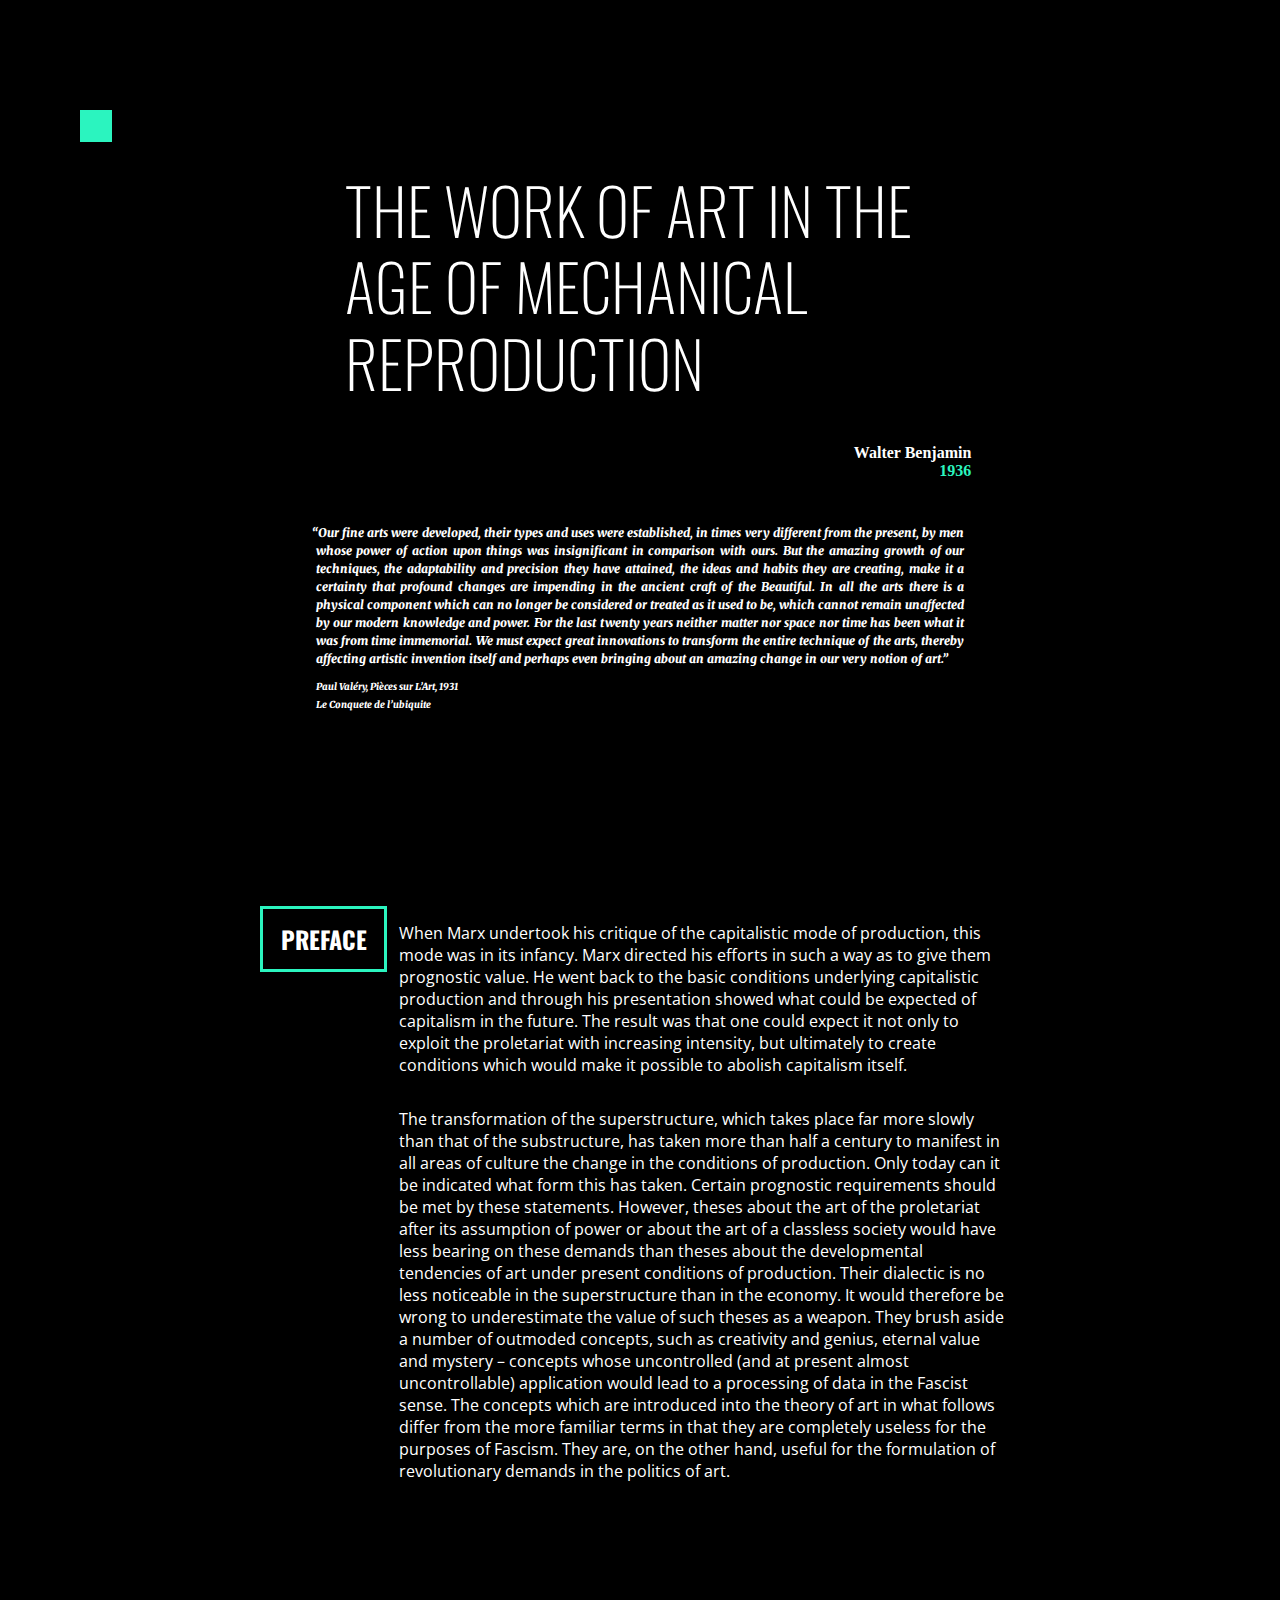
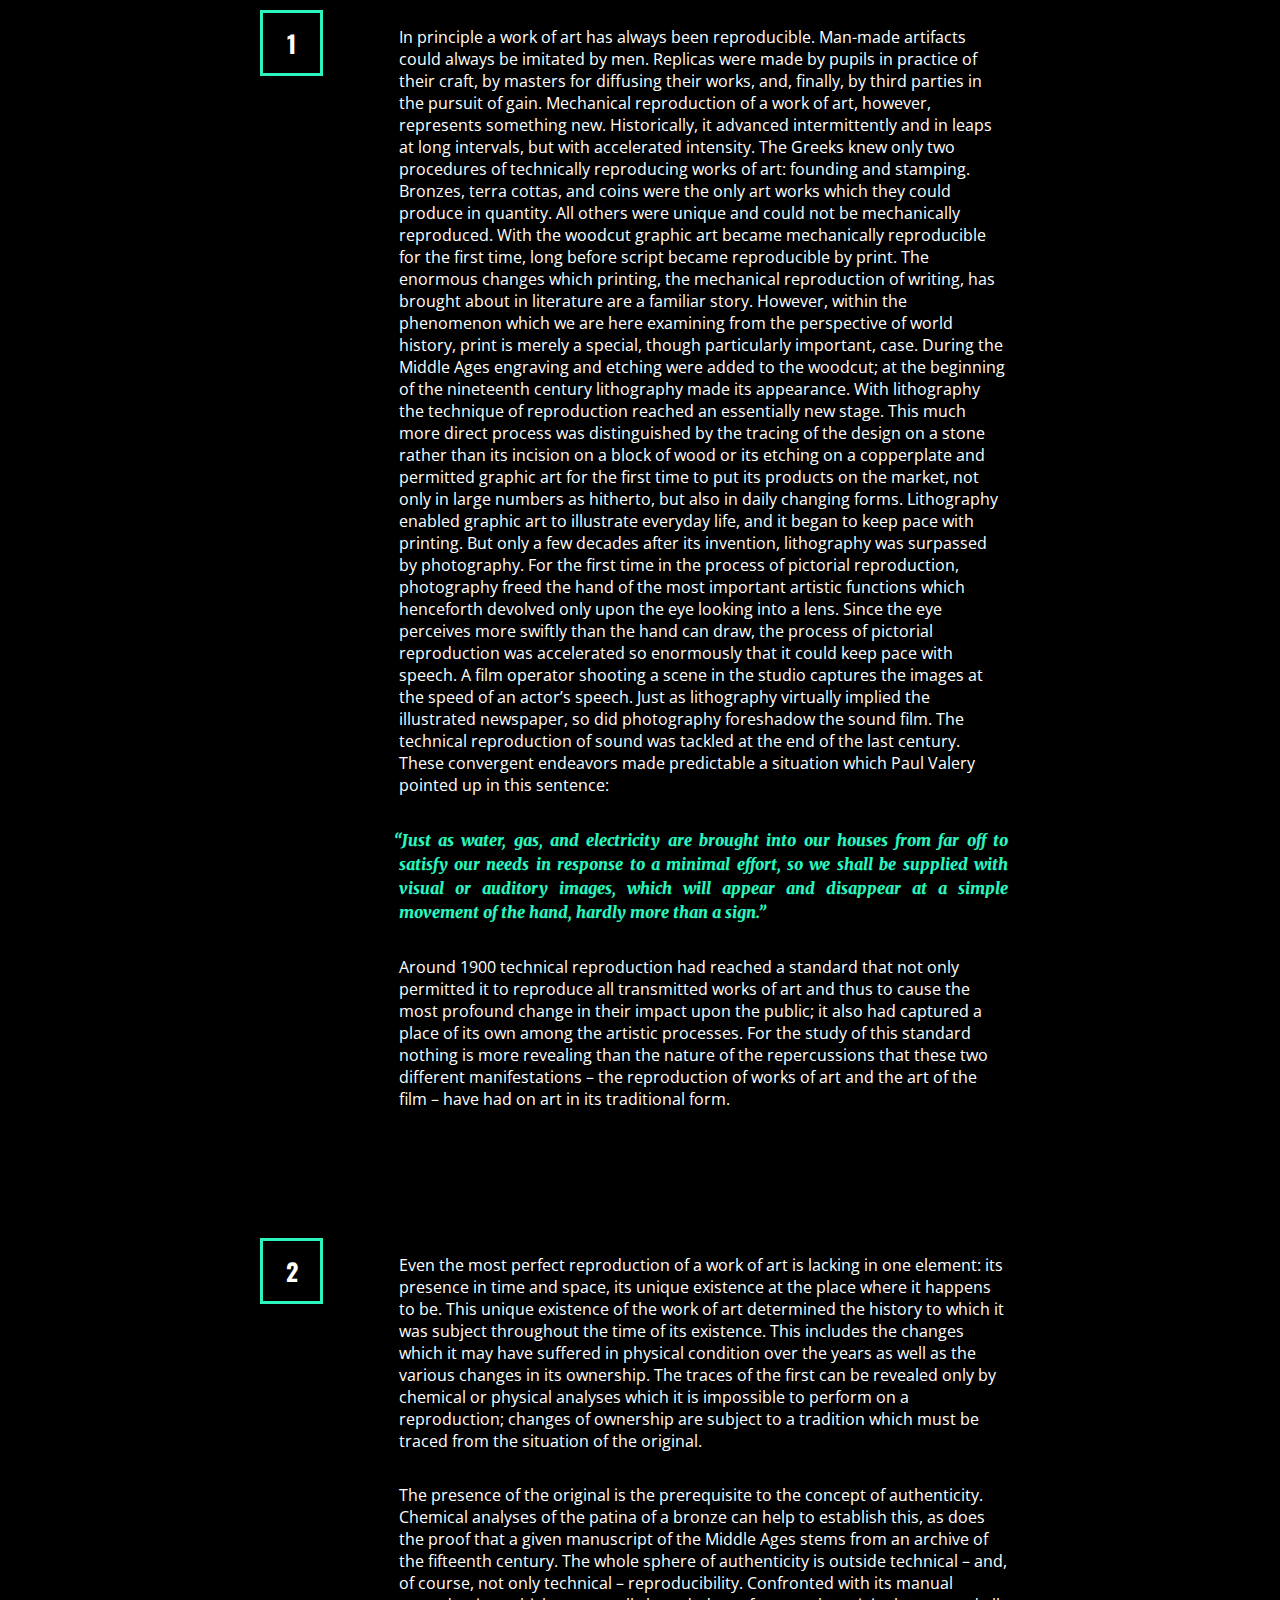
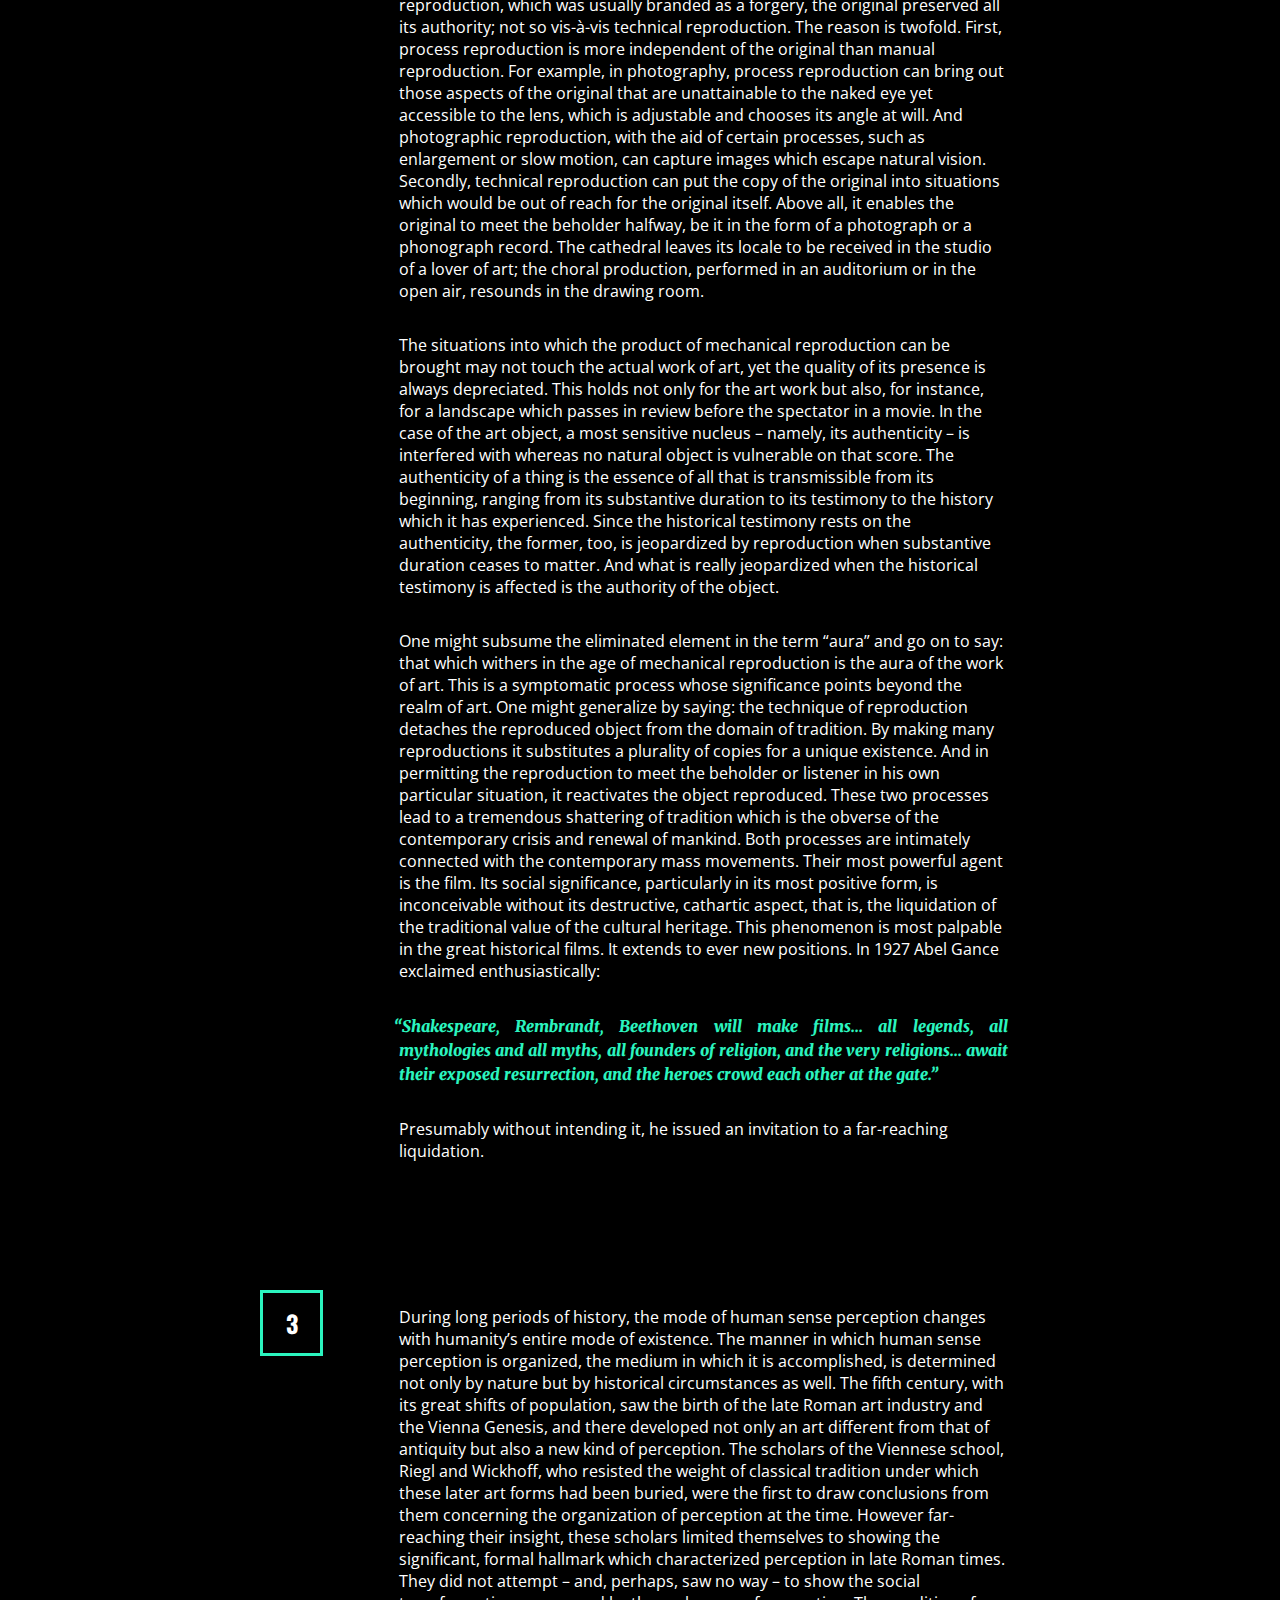
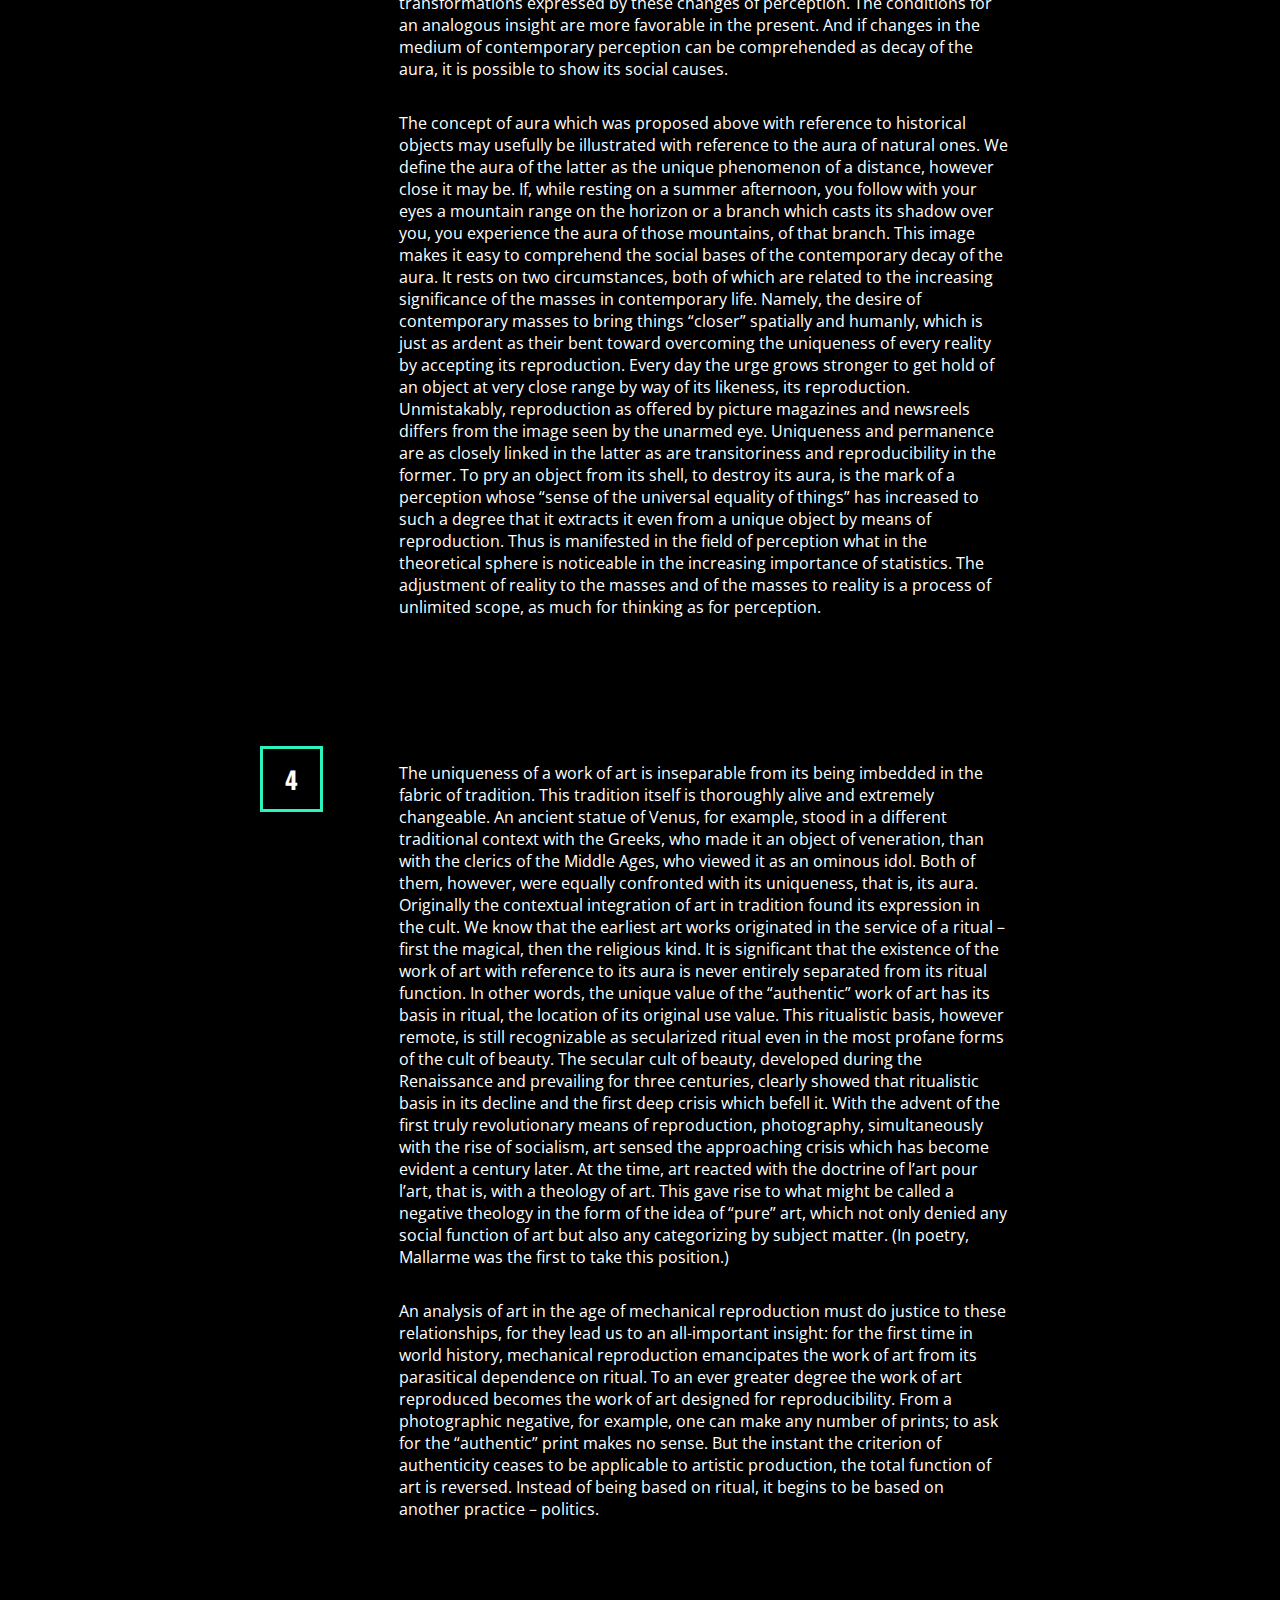
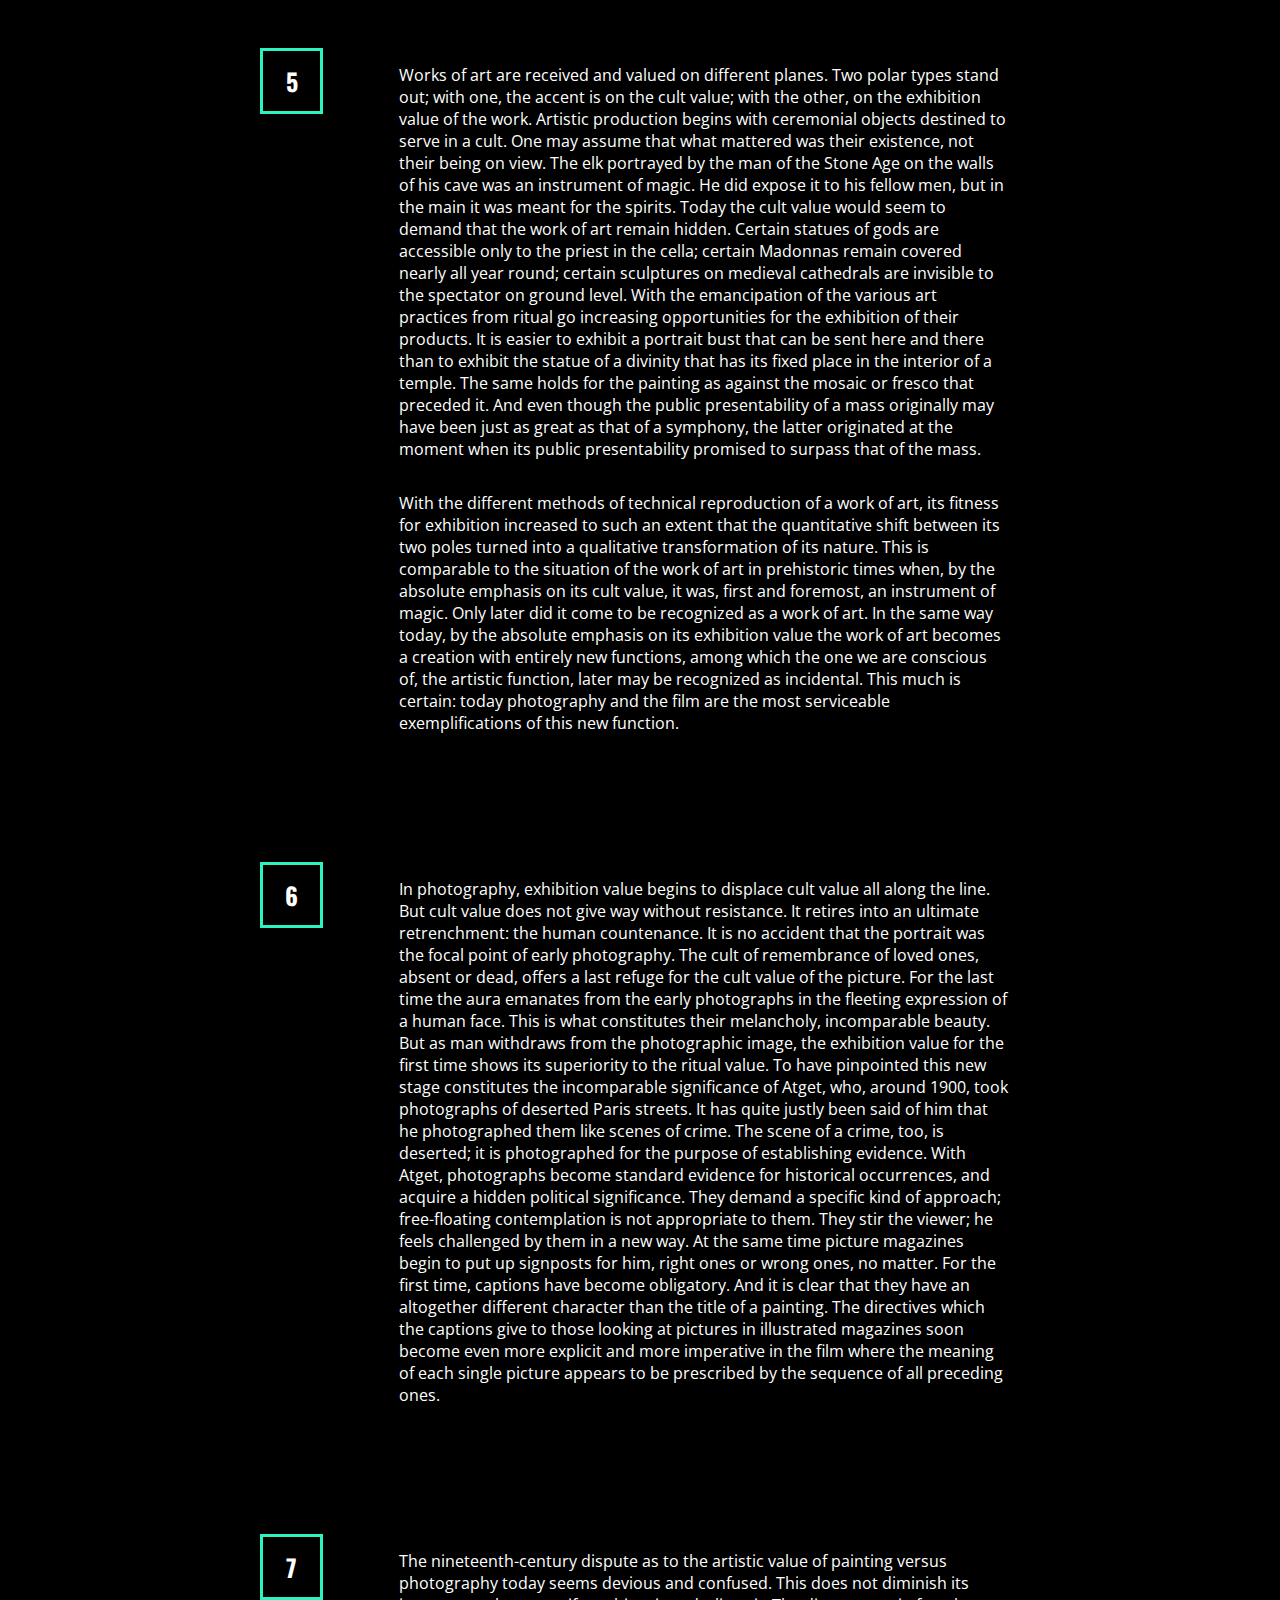
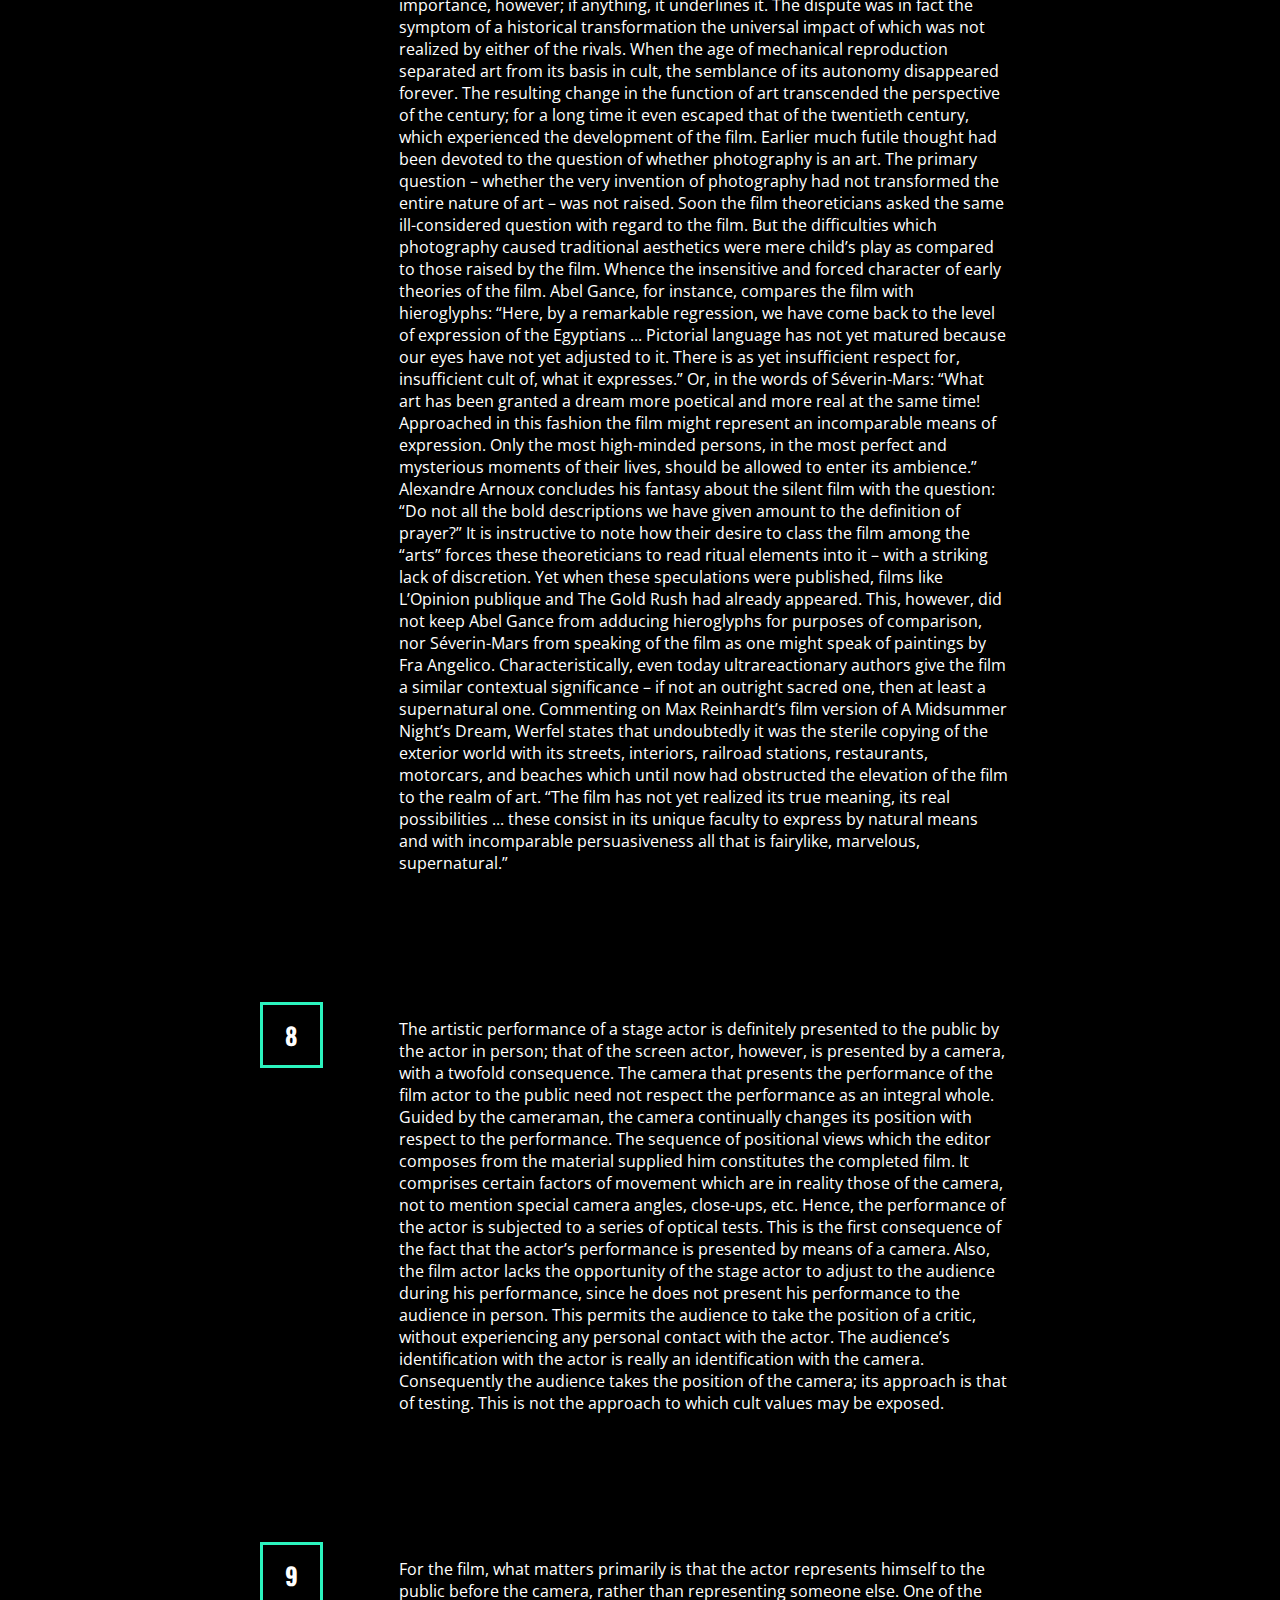
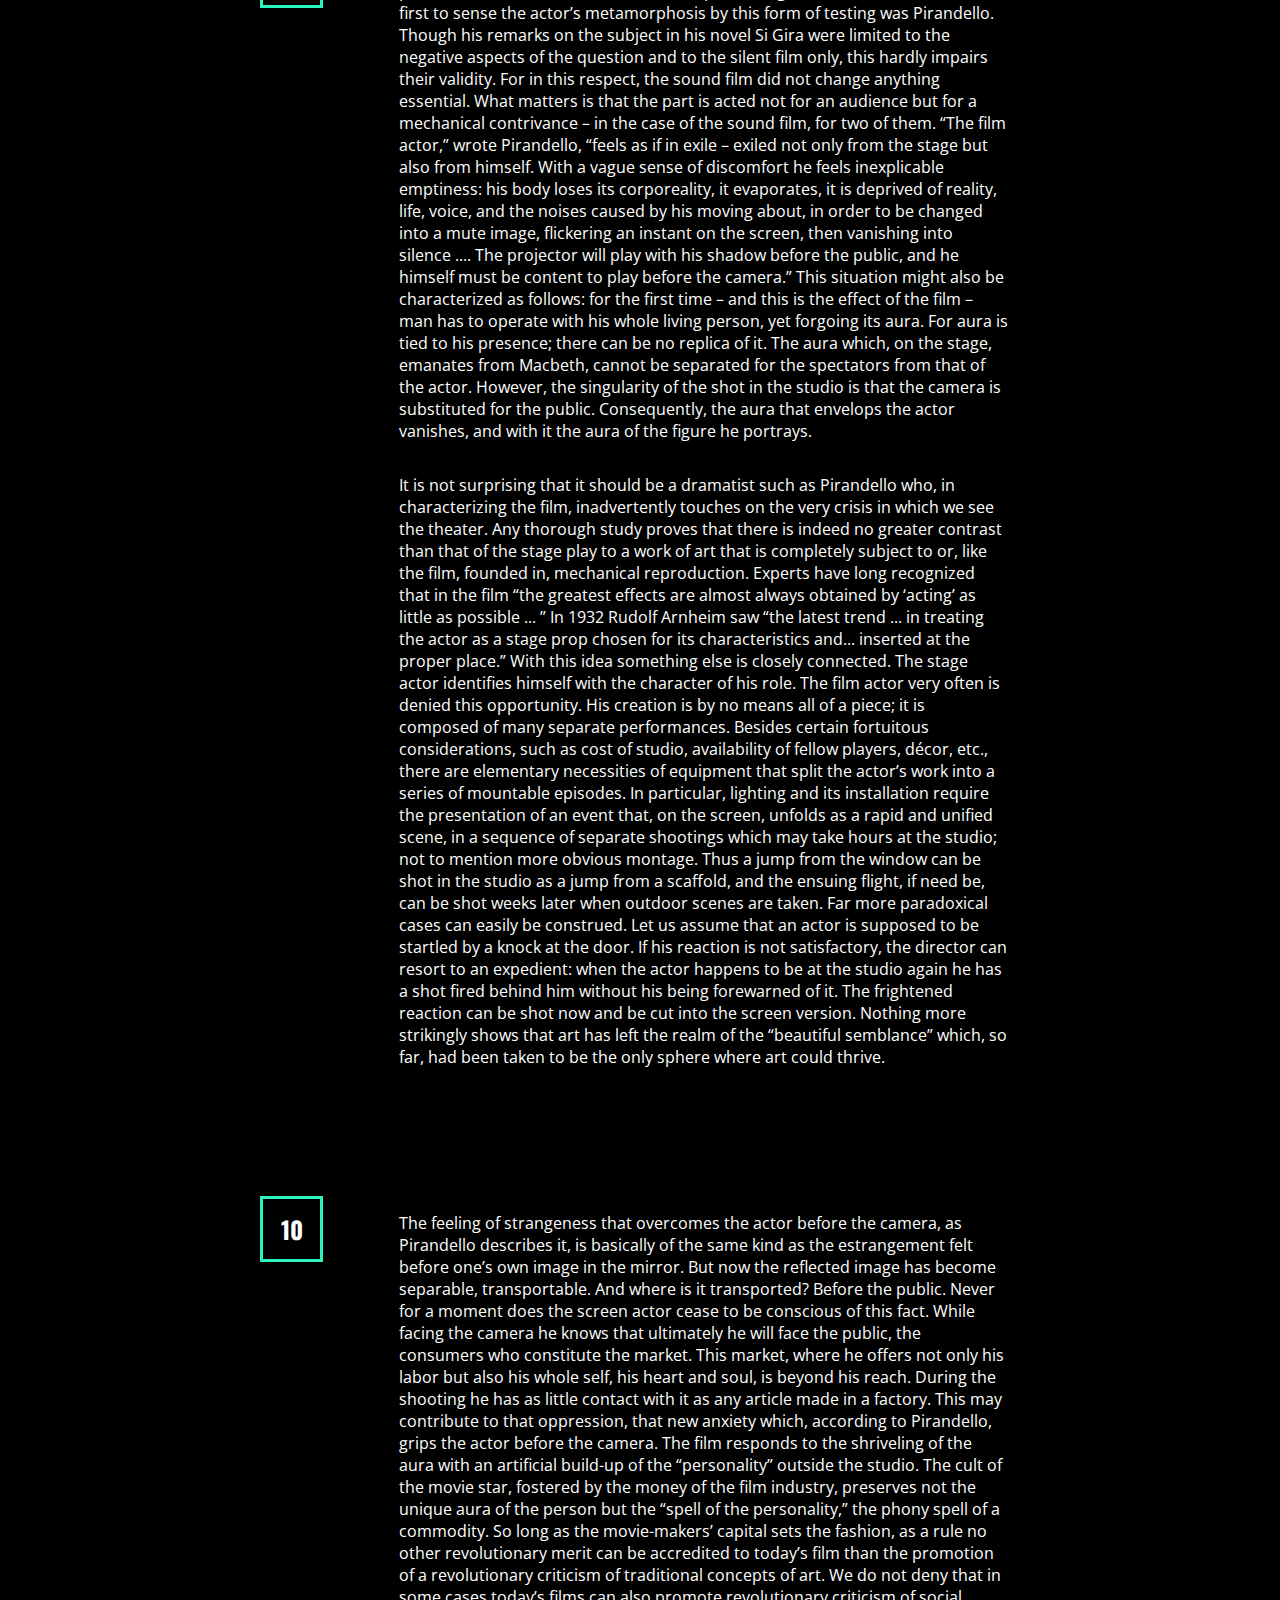
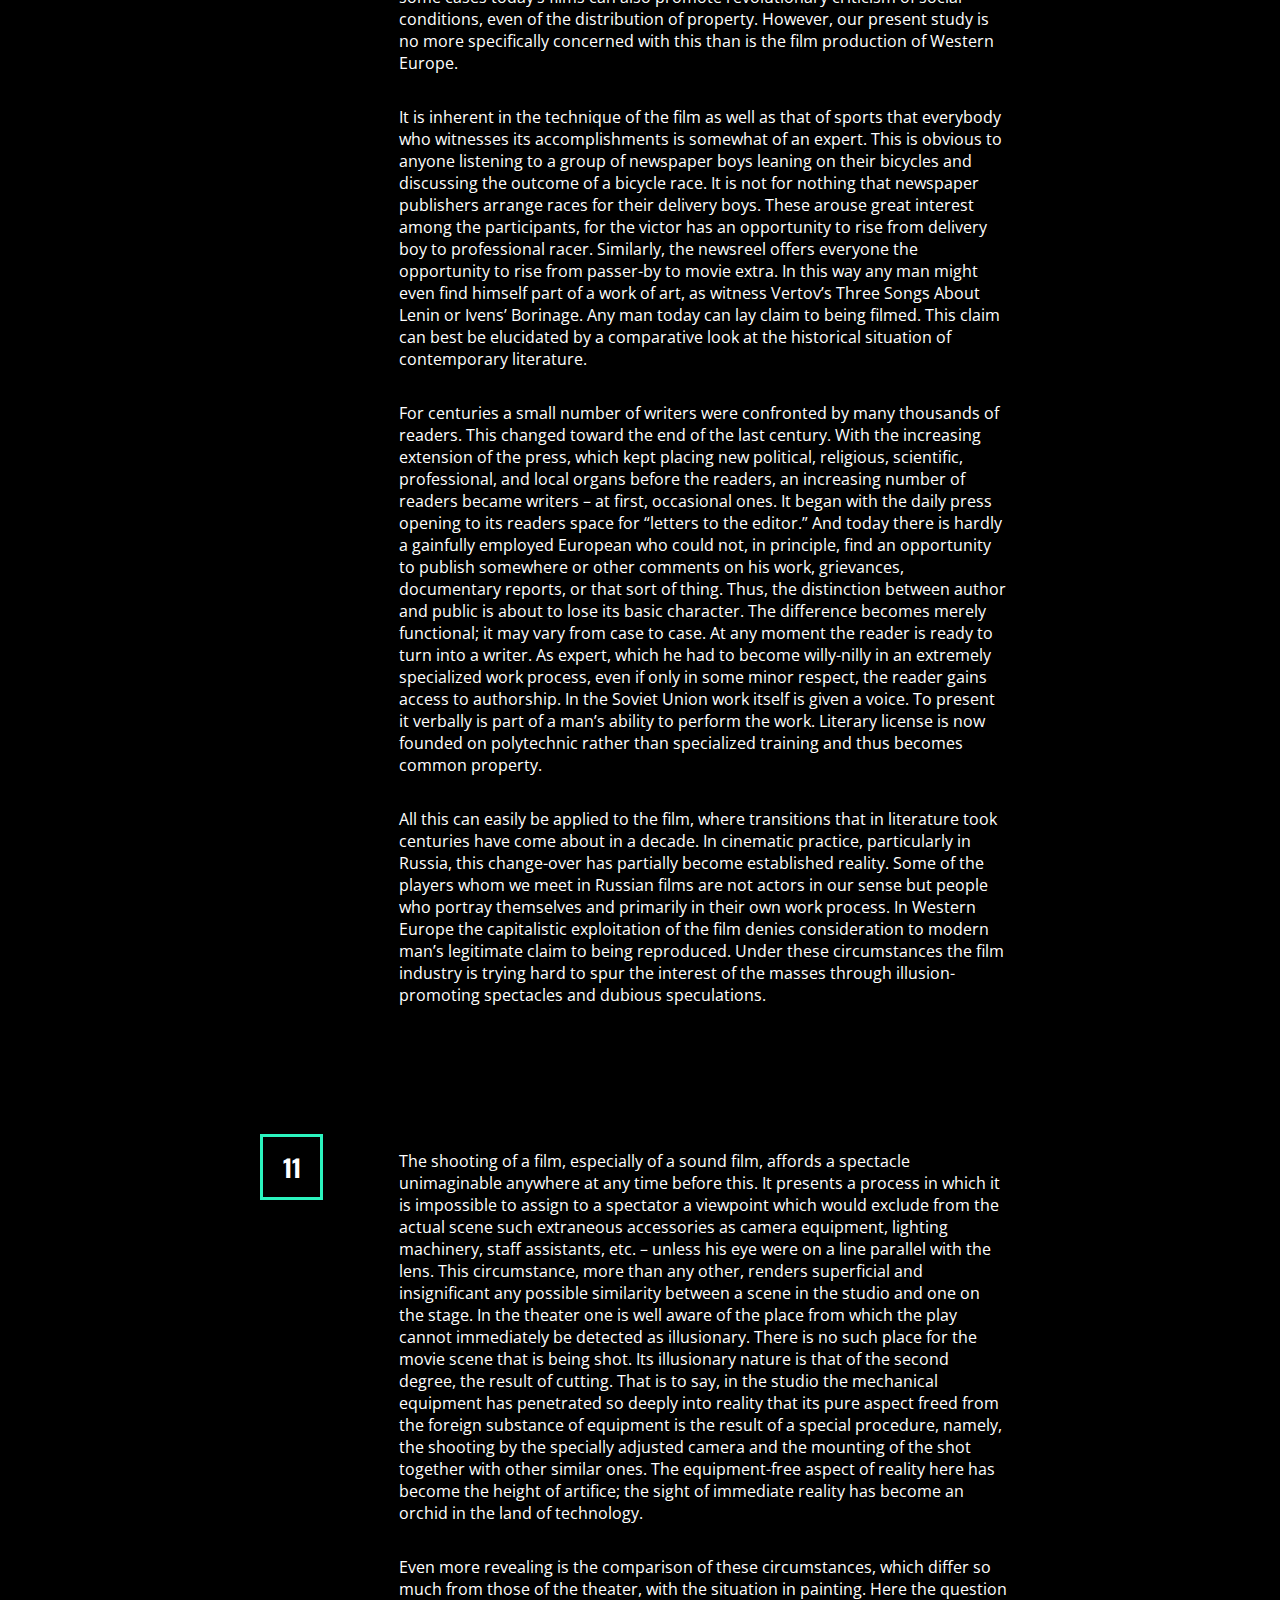
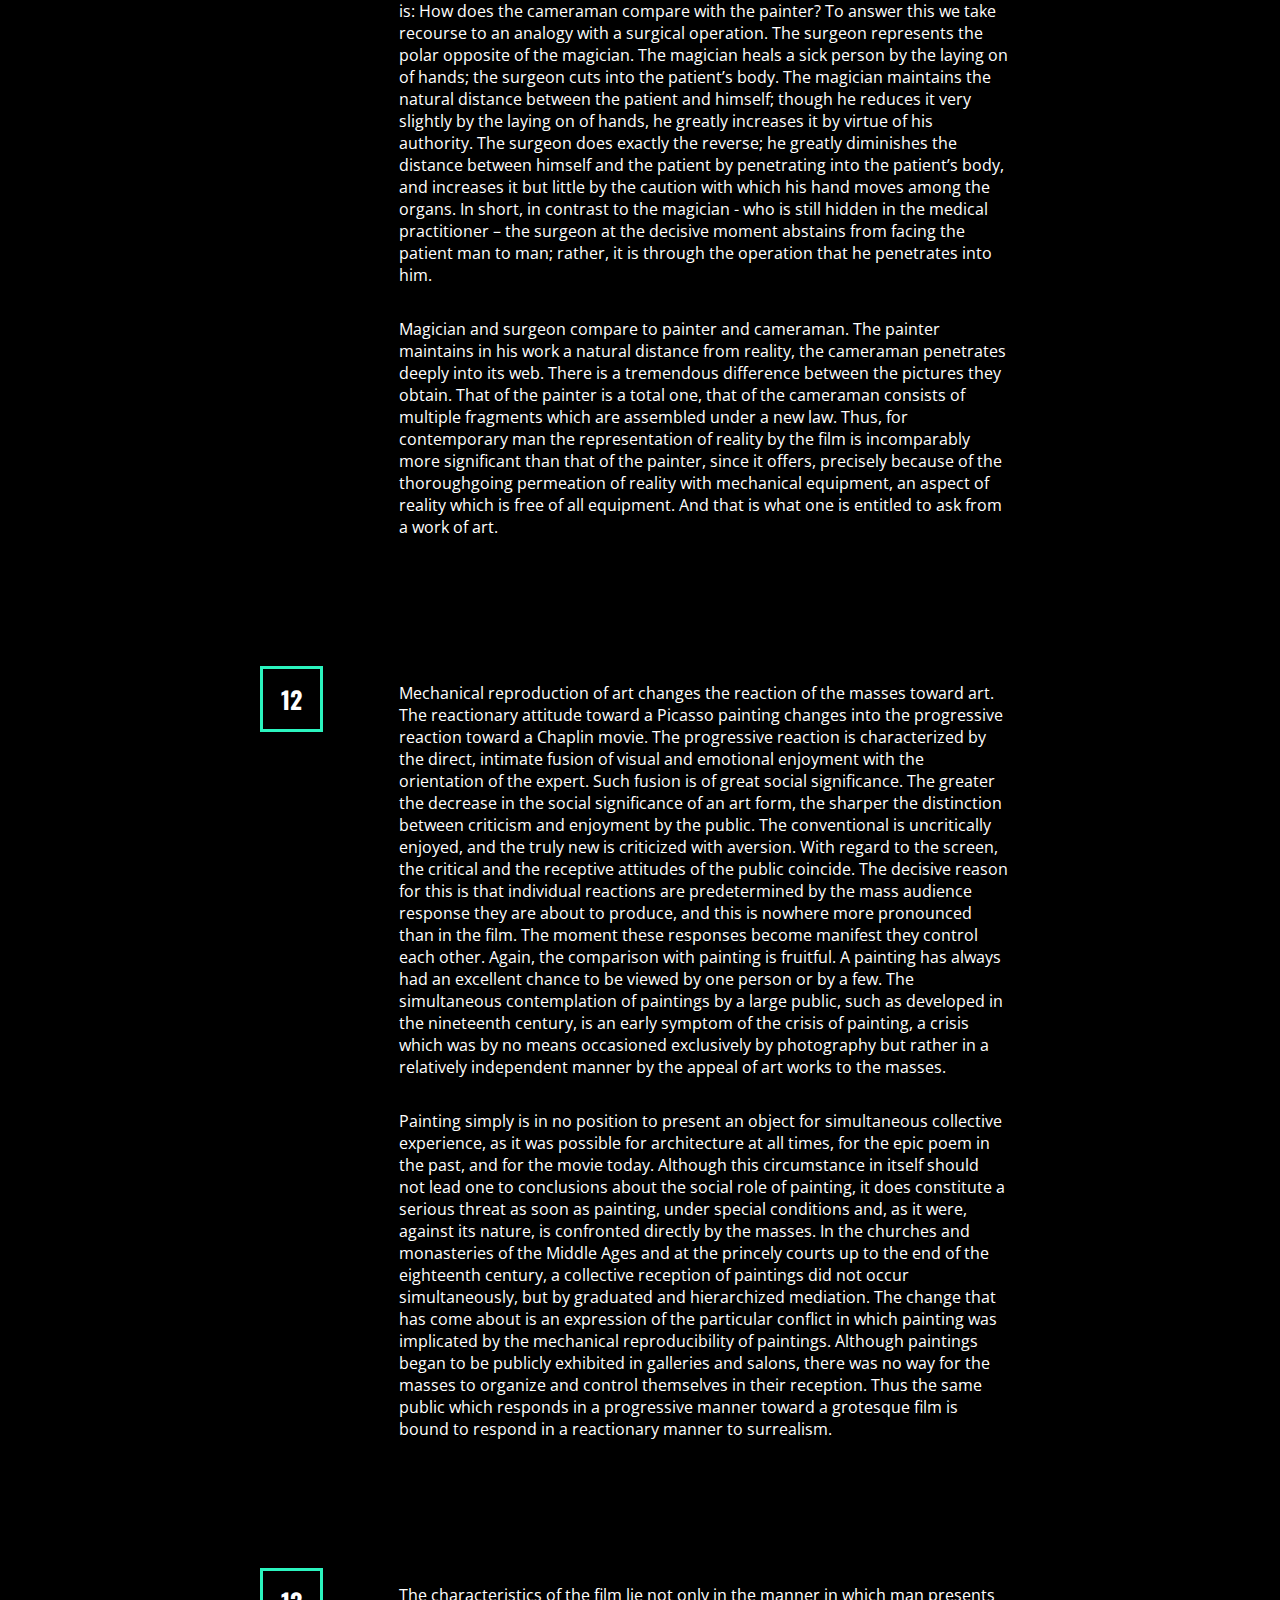
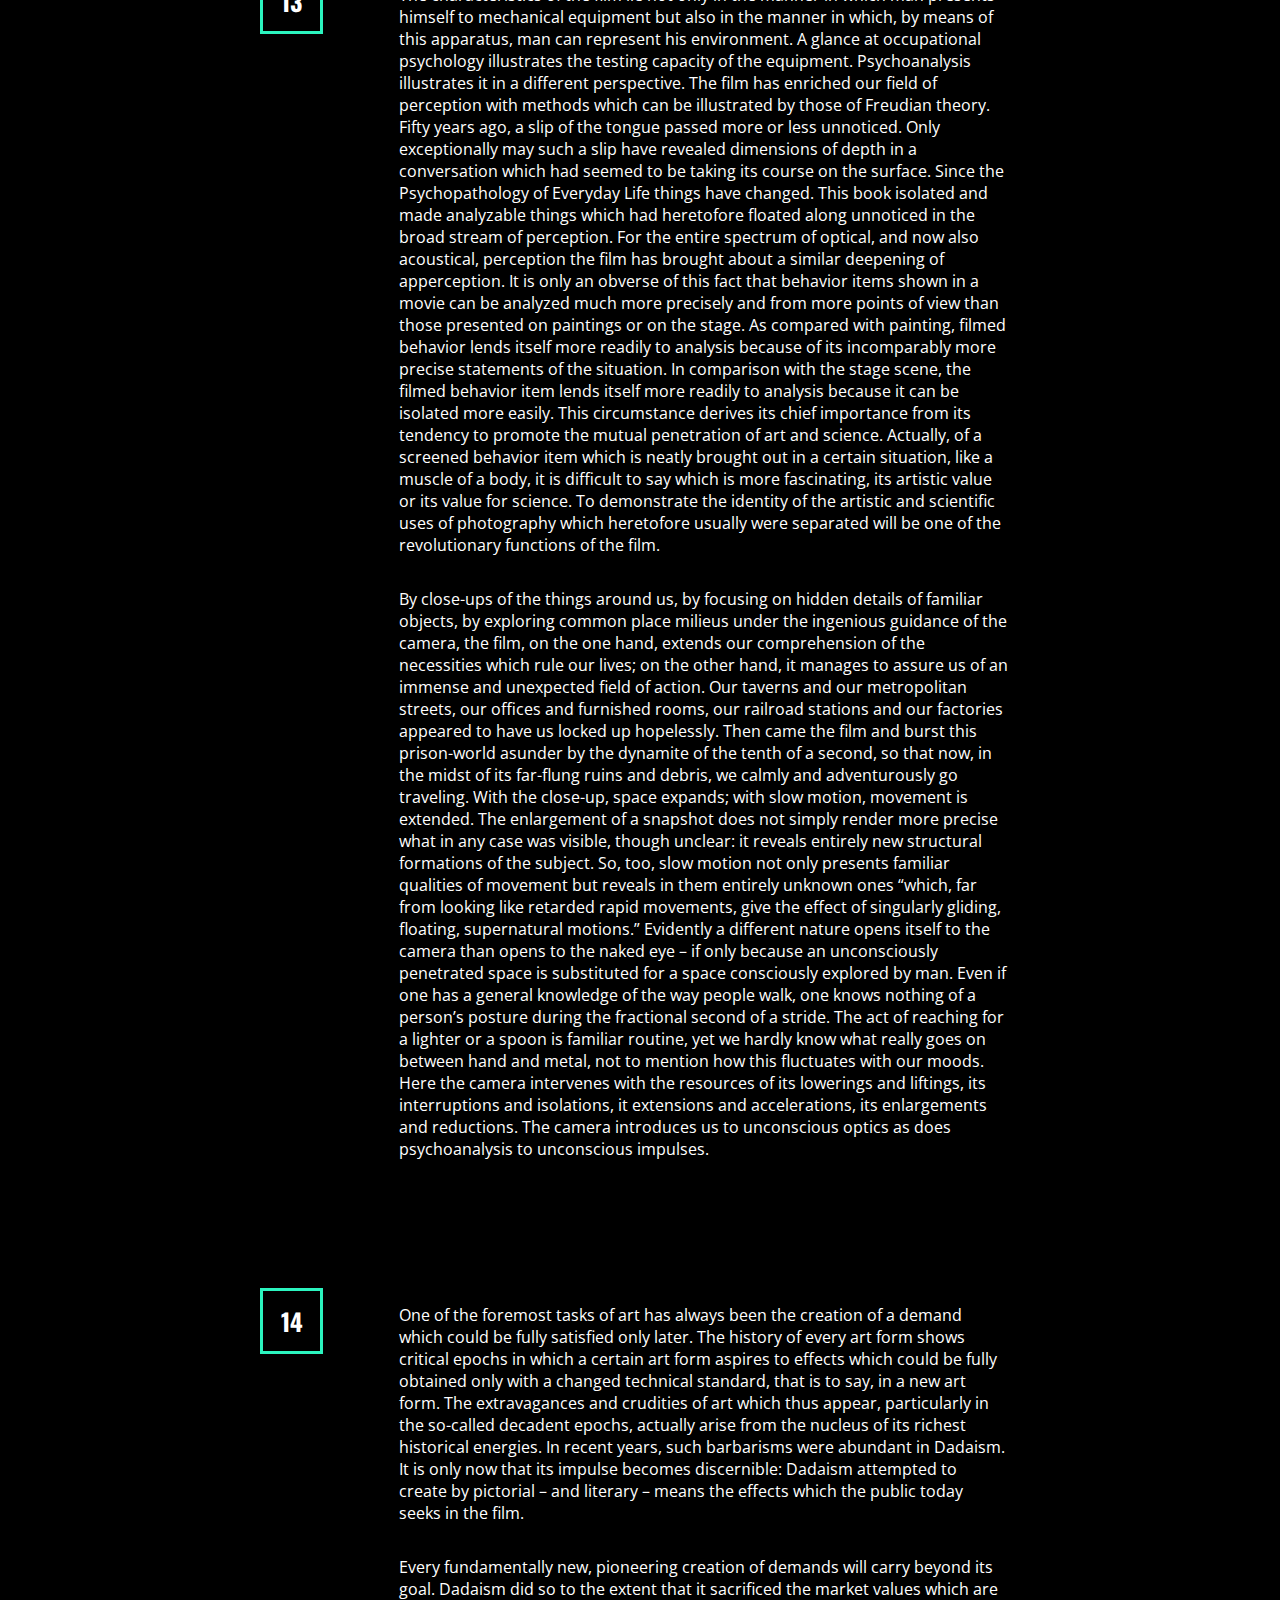
==== simple-web/index.html @ 2e7f1b79 "Typeheirarchy" ====
<!doctype html>
<html>

  <head>
<style>
.dropbtn {
    background-color: #2bf4bf ;
    color: white;
    padding: 16px;
    font-size: 1px;
    border: none;
    cursor: pointer;
}

.dropbtn:hover, .dropbtn:focus {
    background-color: white;
}

.dropdown {
    float: right;
    position: fixed;
    display: inline-block;
    padding-left: 5em;
    width: 1px;
    
}

.dropdown-content {
    display: none;
    position: absolute;
    min-width: .01px;
    overflow: auto;
    right: 1px;
    z-index: 1;
    padding-left: 16px;
}

.dropdown-content a {
    color: white;
    padding: 12px 6px;
    text-decoration: none;
    display: block;
    font-family:"Open Sans"; sans-serif;

}

.dropdown a:hover {background-color: #f1f1f1}

.show {display:block;}
</style>
</head>
<body>

<h2>Aligned Dropdown Content</h2>
<p>Use <strong>float: left</strong> on the dropdown class to float the dropdown menu to the right, and <strong>left:0</strong> on the dropdown-content if you want the dropdown content to go from right to left.</p>

<div class="dropdown">
<button onclick="myFunction()" class="dropbtn"></button>
  <div id="myDropdown" class="dropdown-content">
    <a href="#home">Home</a>
    <a href="#Preface">Preface</a>
    <a href="#1">1</a>
    <a href="#2">2</a>
    <a href="#3">3</a>
    <a href="#4">4</a>
    <a href="#5">5</a>
    <a href="#6">6</a>
    <a href="#7">7</a>
    <a href="#8">8</a>
    <a href="#9">9</a>
    <a href="#10">10</a>
    <a href="#11">11</a>
    <a href="#12">12</a>
    <a href="#13">13</a>
    <a href="#14">14</a>
    <a href="#14">15</a>
    <a href="#Epilogue">Epilogue</a>
    
  </div>
</div>

<script>
/* When the user clicks on the button, 
toggle between hiding and showing the dropdown content */
function myFunction() {
    document.getElementById("myDropdown").classList.toggle("show");
}

// Close the dropdown if the user clicks outside of it
window.onclick = function(event) {
  if (!event.target.matches('.dropbtn')) {

    var dropdowns = document.getElementsByClassName("dropdown-content");
    var i;
    for (i = 0; i < dropdowns.length; i++) {
      var openDropdown = dropdowns[i];
      if (openDropdown.classList.contains('show')) {
        openDropdown.classList.remove('show');
      }
    }
  }
}
</script>

}
    <meta charset="utf-8" />
    <meta name="viewport" content="width=device-width, initial-scale=1">

    <title>Simple Web Typesetting</title>

    <link href="simple-type.css" rel="stylesheet" type="text/css" />
   
  <body bgcolor="#000000">

  <div class="wrapper">
    <!-- https://www.marxists.org/reference/subject/philosophy/works/ge/benjamin.htm -->
    <article>
      <header class="row">
      <a name="home">
        <h1 class="col-offset-1 col-10">The Work of Art in the Age of Mechanical Reproduction</h1>
        </a>
        <p class="col-offset-1 col-10">Walter Benjamin</p>
        <p class="green col-offset-1 col-10">1936</p>
      </header>

      <blockquote class="white col-offset-1 col-10">
        “Our fine arts were developed, their types and uses were established, in times very different from the present, by men whose power of action upon things was insignificant in comparison with ours. But the amazing growth of our techniques, the adaptability and precision they have attained, the ideas and habits they are creating, make it a certainty that profound changes are impending in the ancient craft of the Beautiful. In all the arts there is a physical component which can no longer be considered or treated as it used to be, which cannot remain unaffected by our modern knowledge and power. For the last twenty years neither matter nor space nor time has been what it was from time immemorial. We must expect great innovations to transform the entire technique of the arts, thereby affecting artistic invention itself and perhaps even bringing about an amazing change in our very notion of art.”
        <p>Paul Valéry, <cite>Pièces sur L’Art</cite>, 1931</p>
        <p>Le Conquete de l’ubiquite</p>
      </blockquote>

      <section class="row">
      <a name="Preface">
      <h2 class="col-2">Preface</h2>
        </a>
        <p class="col-1 col-10">
          When Marx undertook his critique of the capitalistic mode of production, this mode was in its infancy. Marx directed his efforts in such a way as to give them prognostic value. He went back to the basic conditions underlying capitalistic production and through his presentation showed what could be expected of capitalism in the future. The result was that one could expect it not only to exploit the proletariat with increasing intensity, but ultimately to create conditions which would make it possible to abolish capitalism itself.
        </p>
        <p class="col-1 col-offset-2 col-10">
          The transformation of the superstructure, which takes place far more slowly than that of the substructure, has taken more than half a century to manifest in all areas of culture the change in the conditions of production. Only today can it be indicated what form this has taken. Certain prognostic requirements should be met by these statements. However, theses about the art of the proletariat after its assumption of power or about the art of a classless society would have less bearing on these demands than theses about the developmental tendencies of art under present conditions of production. Their dialectic is no less noticeable in the superstructure than in the economy. It would therefore be wrong to underestimate the value of such theses as a weapon. They brush aside a number of outmoded concepts, such as creativity and genius, eternal value and mystery – concepts whose uncontrolled (and at present almost uncontrollable) application would lead to a processing of data in the Fascist sense. The concepts which are introduced into the theory of art in what follows differ from the more familiar terms in that they are completely useless for the purposes of Fascism. They are, on the other hand, useful for the formulation of revolutionary demands in the politics of art.
        </p>
      </section>

      <a name="1">
      <section class="row">
      <h2 class="col-1">1</h2>
      </a>
        <p class="col-1 col-offset-1 col-10">
          In principle a work of art has always been reproducible. Man-made artifacts could always be imitated by men. Replicas were made by pupils in practice of their craft, by masters for diffusing their works, and, finally, by third parties in the pursuit of gain. Mechanical reproduction of a work of art, however, represents something new. Historically, it advanced intermittently and in leaps at long intervals, but with accelerated intensity. The Greeks knew only two procedures of technically reproducing works of art: founding and stamping. Bronzes, terra cottas, and coins were the only art works which they could produce in quantity. All others were unique and could not be mechanically reproduced. With the woodcut graphic art became mechanically reproducible for the first time, long before script became reproducible by print. The enormous changes which printing, the mechanical reproduction of writing, has brought about in literature are a familiar story. However, within the phenomenon which we are here examining from the perspective of world history, print is merely a special, though particularly important, case. During the Middle Ages engraving and etching were added to the woodcut; at the beginning of the nineteenth century lithography made its appearance. With lithography the technique of reproduction reached an essentially new stage. This much more direct process was distinguished by the tracing of the design on a stone rather than its incision on a block of wood or its etching on a copperplate and permitted graphic art for the first time to put its products on the market, not only in large numbers as hitherto, but also in daily changing forms. Lithography enabled graphic art to illustrate everyday life, and it began to keep pace with printing. But only a few decades after its invention, lithography was surpassed by photography. For the first time in the process of pictorial reproduction, photography freed the hand of the most important artistic functions which henceforth devolved only upon the eye looking into a lens. Since the eye perceives more swiftly than the hand can draw, the process of pictorial reproduction was accelerated so enormously that it could keep pace with speech. A film operator shooting a scene in the studio captures the images at the speed of an actor’s speech. Just as lithography virtually implied the illustrated newspaper, so did photography foreshadow the sound film. The technical reproduction of sound was tackled at the end of the last century. These convergent endeavors made predictable a situation which Paul Valery pointed up in this sentence:
        </p>

        <blockquote class="col-1 col-offset-2 col-10">
          “Just as water, gas, and electricity are brought into our houses from far off to satisfy our needs in response to a minimal effort, so we shall be supplied with visual or auditory images, which will appear and disappear at a simple movement of the hand, hardly more than a sign.”
        </blockquote>
        <p class="col-1 col-offset-2 col-10">
          Around 1900 technical reproduction had reached a standard that not only permitted it to reproduce all transmitted works of art and thus to cause the most profound change in their impact upon the public; it also had captured a place of its own among the artistic processes. For the study of this standard nothing is more revealing than the nature of the repercussions that these two different manifestations – the reproduction of works of art and the art of the film – have had on art in its traditional form.
        </p>
      </section>

      <a name="2">
      <section class="row">
        <h2 class="col-1">2</h2> 
        </a>
        <p class="col-1 col-offset-1 col-10">
          Even the most perfect reproduction of a work of art is lacking in one element: its presence in time and space, its unique existence at the place where it happens to be. This unique existence of the work of art determined the history to which it was subject throughout the time of its existence. This includes the changes which it may have suffered in physical condition over the years as well as the various changes in its ownership. The traces of the first can be revealed only by chemical or physical analyses which it is impossible to perform on a reproduction; changes of ownership are subject to a tradition which must be traced from the situation of the original.
        </p>
        <p class="col-1 col-offset-2 col-10">
          The presence of the original is the prerequisite to the concept of authenticity. Chemical analyses of the patina of a bronze can help to establish this, as does the proof that a given manuscript of the Middle Ages stems from an archive of the fifteenth century. The whole sphere of authenticity is outside technical – and, of course, not only technical – reproducibility. Confronted with its manual reproduction, which was usually branded as a forgery, the original preserved all its authority; not so vis-à-vis technical reproduction. The reason is twofold. First, process reproduction is more independent of the original than manual reproduction. For example, in photography, process reproduction can bring out those aspects of the original that are unattainable to the naked eye yet accessible to the lens, which is adjustable and chooses its angle at will. And photographic reproduction, with the aid of certain processes, such as enlargement or slow motion, can capture images which escape natural vision. Secondly, technical reproduction can put the copy of the original into situations which would be out of reach for the original itself. Above all, it enables the original to meet the beholder halfway, be it in the form of a photograph or a phonograph record. The cathedral leaves its locale to be received in the studio of a lover of art; the choral production, performed in an auditorium or in the open air, resounds in the drawing room.
        </p>
        <p class="col-1 col-offset-2 col-10">
          The situations into which the product of mechanical reproduction can be brought may not touch the actual work of art, yet the quality of its presence is always depreciated. This holds not only for the art work but also, for instance, for a landscape which passes in review before the spectator in a movie. In the case of the art object, a most sensitive nucleus – namely, its authenticity – is interfered with whereas no natural object is vulnerable on that score. The authenticity of a thing is the essence of all that is transmissible from its beginning, ranging from its substantive duration to its testimony to the history which it has experienced. Since the historical testimony rests on the authenticity, the former, too, is jeopardized by reproduction when substantive duration ceases to matter. And what is really jeopardized when the historical testimony is affected is the authority of the object.
        </p>
        <p class="col-1 col-offset-2 col-10">
          One might subsume the eliminated element in the term “aura” and go on to say: that which withers in the age of mechanical reproduction is the aura of the work of art. This is a symptomatic process whose significance points beyond the realm of art. One might generalize by saying: the technique of reproduction detaches the reproduced object from the domain of tradition. By making many reproductions it substitutes a plurality of copies for a unique existence. And in permitting the reproduction to meet the beholder or listener in his own particular situation, it reactivates the object reproduced. These two processes lead to a tremendous shattering of tradition which is the obverse of the contemporary crisis and renewal of mankind. Both processes are intimately connected with the contemporary mass movements. Their most powerful agent is the film. Its social significance, particularly in its most positive form, is inconceivable without its destructive, cathartic aspect, that is, the liquidation of the traditional value of the cultural heritage. This phenomenon is most palpable in the great historical films. It extends to ever new positions. In 1927 Abel Gance exclaimed enthusiastically:
        </p>
        <blockquote class="col-1 col-offset-2 col-10">
          “Shakespeare, Rembrandt, Beethoven will make films... all legends, all mythologies and all myths, all founders of religion, and the very religions... await their exposed resurrection, and the heroes crowd each other at the gate.”
        </blockquote>
        <p class="col-1 col-offset-2 col-10">
          Presumably without intending it, he issued an invitation to a far-reaching liquidation.
        </p>
      </section>

     <a name="3">
      <section class="row">
      </a>
        <h2 class="col-1">3</h2>
        <p class="col-1 col-offset-1 col-10">
          During long periods of history, the mode of human sense perception changes with humanity’s entire mode of existence. The manner in which human sense perception is organized, the medium in which it is accomplished, is determined not only by nature but by historical circumstances as well. The fifth century, with its great shifts of population, saw the birth of the late Roman art industry and the Vienna Genesis, and there developed not only an art different from that of antiquity but also a new kind of perception. The scholars of the Viennese school, Riegl and Wickhoff, who resisted the weight of classical tradition under which these later art forms had been buried, were the first to draw conclusions from them concerning the organization of perception at the time. However far-reaching their insight, these scholars limited themselves to showing the significant, formal hallmark which characterized perception in late Roman times. They did not attempt – and, perhaps, saw no way – to show the social transformations expressed by these changes of perception. The conditions for an analogous insight are more favorable in the present. And if changes in the medium of contemporary perception can be comprehended as decay of the aura, it is possible to show its social causes.
        </p>
        <p class="col-1 col-offset-2 col-10">
          The concept of aura which was proposed above with reference to historical objects may usefully be illustrated with reference to the aura of natural ones. We define the aura of the latter as the unique phenomenon of a distance, however close it may be. If, while resting on a summer afternoon, you follow with your eyes a mountain range on the horizon or a branch which casts its shadow over you, you experience the aura of those mountains, of that branch. This image makes it easy to comprehend the social bases of the contemporary decay of the aura. It rests on two circumstances, both of which are related to the increasing significance of the masses in contemporary life. Namely, the desire of contemporary masses to bring things “closer” spatially and humanly, which is just as ardent as their bent toward overcoming the uniqueness of every reality by accepting its reproduction. Every day the urge grows stronger to get hold of an object at very close range by way of its likeness, its reproduction. Unmistakably, reproduction as offered by picture magazines and newsreels differs from the image seen by the unarmed eye. Uniqueness and permanence are as closely linked in the latter as are transitoriness and reproducibility in the former. To pry an object from its shell, to destroy its aura, is the mark of a perception whose “sense of the universal equality of things” has increased to such a degree that it extracts it even from a unique object by means of reproduction. Thus is manifested in the field of perception what in the theoretical sphere is noticeable in the increasing importance of statistics. The adjustment of reality to the masses and of the masses to reality is a process of unlimited scope, as much for thinking as for perception.
        </p>
      </section>

     <a name="4">
      <section class="row">
        <h2 class="col-1">4</h2>
        </a>
        <p class="col-1 col-offset-1 col-10">
          The uniqueness of a work of art is inseparable from its being imbedded in the fabric of tradition. This tradition itself is thoroughly alive and extremely changeable. An ancient statue of Venus, for example, stood in a different traditional context with the Greeks, who made it an object of veneration, than with the clerics of the Middle Ages, who viewed it as an ominous idol. Both of them, however, were equally confronted with its uniqueness, that is, its aura. Originally the contextual integration of art in tradition found its expression in the cult. We know that the earliest art works originated in the service of a ritual – first the magical, then the religious kind. It is significant that the existence of the work of art with reference to its aura is never entirely separated from its ritual function. In other words, the unique value of the “authentic” work of art has its basis in ritual, the location of its original use value. This ritualistic basis, however remote, is still recognizable as secularized ritual even in the most profane forms of the cult of beauty. The secular cult of beauty, developed during the Renaissance and prevailing for three centuries, clearly showed that ritualistic basis in its decline and the first deep crisis which befell it. With the advent of the first truly revolutionary means of reproduction, photography, simultaneously with the rise of socialism, art sensed the approaching crisis which has become evident a century later. At the time, art reacted with the doctrine of l’art pour l’art, that is, with a theology of art. This gave rise to what might be called a negative theology in the form of the idea of “pure” art, which not only denied any social function of art but also any categorizing by subject matter. (In poetry, Mallarme was the first to take this position.)
        </p>
        <p class="col-1 col-offset-2 col-10">
          An analysis of art in the age of mechanical reproduction must do justice to these relationships, for they lead us to an all-important insight: for the first time in world history, mechanical reproduction emancipates the work of art from its parasitical dependence on ritual. To an ever greater degree the work of art reproduced becomes the work of art designed for reproducibility. From a photographic negative, for example, one can make any number of prints; to ask for the “authentic” print makes no sense. But the instant the criterion of authenticity ceases to be applicable to artistic production, the total function of art is reversed. Instead of being based on ritual, it begins to be based on another practice – politics.
        </p>
      </section>

      <a name="5">
      <section class="row">
        <h2 class="col-1">5</h2>
        </a>
        <p class="col-1 col-offset-1 col-10">
          Works of art are received and valued on different planes. Two polar types stand out; with one, the accent is on the cult value; with the other, on the exhibition value of the work. Artistic production begins with ceremonial objects destined to serve in a cult. One may assume that what mattered was their existence, not their being on view. The elk portrayed by the man of the Stone Age on the walls of his cave was an instrument of magic. He did expose it to his fellow men, but in the main it was meant for the spirits. Today the cult value would seem to demand that the work of art remain hidden. Certain statues of gods are accessible only to the priest in the cella; certain Madonnas remain covered nearly all year round; certain sculptures on medieval cathedrals are invisible to the spectator on ground level. With the emancipation of the various art practices from ritual go increasing opportunities for the exhibition of their products. It is easier to exhibit a portrait bust that can be sent here and there than to exhibit the statue of a divinity that has its fixed place in the interior of a temple. The same holds for the painting as against the mosaic or fresco that preceded it. And even though the public presentability of a mass originally may have been just as great as that of a symphony, the latter originated at the moment when its public presentability promised to surpass that of the mass.
        </p>
        <p class="col-1 col-offset-2 col-10">
          With the different methods of technical reproduction of a work of art, its fitness for exhibition increased to such an extent that the quantitative shift between its two poles turned into a qualitative transformation of its nature. This is comparable to the situation of the work of art in prehistoric times when, by the absolute emphasis on its cult value, it was, first and foremost, an instrument of magic. Only later did it come to be recognized as a work of art. In the same way today, by the absolute emphasis on its exhibition value the work of art becomes a creation with entirely new functions, among which the one we are conscious of, the artistic function, later may be recognized as incidental. This much is certain: today photography and the film are the most serviceable exemplifications of this new function.
        </p>
      </section>

      <a name="6">
      <section class="row">
        <h2 class="col-1">6</h2>
        </a>
        <p class="col-1 col-offset-1 col-10">
          In photography, exhibition value begins to displace cult value all along the line. But cult value does not give way without resistance. It retires into an ultimate retrenchment: the human countenance. It is no accident that the portrait was the focal point of early photography. The cult of remembrance of loved ones, absent or dead, offers a last refuge for the cult value of the picture. For the last time the aura emanates from the early photographs in the fleeting expression of a human face. This is what constitutes their melancholy, incomparable beauty. But as man withdraws from the photographic image, the exhibition value for the first time shows its superiority to the ritual value. To have pinpointed this new stage constitutes the incomparable significance of Atget, who, around 1900, took photographs of deserted Paris streets. It has quite justly been said of him that he photographed them like scenes of crime. The scene of a crime, too, is deserted; it is photographed for the purpose of establishing evidence. With Atget, photographs become standard evidence for historical occurrences, and acquire a hidden political significance. They demand a specific kind of approach; free-floating contemplation is not appropriate to them. They stir the viewer; he feels challenged by them in a new way. At the same time picture magazines begin to put up signposts for him, right ones or wrong ones, no matter. For the first time, captions have become obligatory. And it is clear that they have an altogether different character than the title of a painting. The directives which the captions give to those looking at pictures in illustrated magazines soon become even more explicit and more imperative in the film where the meaning of each single picture appears to be prescribed by the sequence of all preceding ones.
        </p>
      </section>

      <a name="7">
      <section class="row">
        <h2 class="col-1">7</h2>
        </a>
        <p class="col-1 col-offset-1 col-10">
          The nineteenth-century dispute as to the artistic value of painting versus photography today seems devious and confused. This does not diminish its importance, however; if anything, it underlines it. The dispute was in fact the symptom of a historical transformation the universal impact of which was not realized by either of the rivals. When the age of mechanical reproduction separated art from its basis in cult, the semblance of its autonomy disappeared forever. The resulting change in the function of art transcended the perspective of the century; for a long time it even escaped that of the twentieth century, which experienced the development of the film. Earlier much futile thought had been devoted to the question of whether photography is an art. The primary question – whether the very invention of photography had not transformed the entire nature of art – was not raised. Soon the film theoreticians asked the same ill-considered question with regard to the film. But the difficulties which photography caused traditional aesthetics were mere child’s play as compared to those raised by the film. Whence the insensitive and forced character of early theories of the film. Abel Gance, for instance, compares the film with hieroglyphs: “Here, by a remarkable regression, we have come back to the level of expression of the Egyptians ... Pictorial language has not yet matured because our eyes have not yet adjusted to it. There is as yet insufficient respect for, insufficient cult of, what it expresses.” Or, in the words of Séverin-Mars: “What art has been granted a dream more poetical and more real at the same time! Approached in this fashion the film might represent an incomparable means of expression. Only the most high-minded persons, in the most perfect and mysterious moments of their lives, should be allowed to enter its ambience.” Alexandre Arnoux concludes his fantasy about the silent film with the question: “Do not all the bold descriptions we have given amount to the definition of prayer?” It is instructive to note how their desire to class the film among the “arts” forces these theoreticians to read ritual elements into it – with a striking lack of discretion. Yet when these speculations were published, films like L’Opinion publique and The Gold Rush had already appeared. This, however, did not keep Abel Gance from adducing hieroglyphs for purposes of comparison, nor Séverin-Mars from speaking of the film as one might speak of paintings by Fra Angelico. Characteristically, even today ultrareactionary authors give the film a similar contextual significance – if not an outright sacred one, then at least a supernatural one. Commenting on Max Reinhardt’s film version of A Midsummer Night’s Dream, Werfel states that undoubtedly it was the sterile copying of the exterior world with its streets, interiors, railroad stations, restaurants, motorcars, and beaches which until now had obstructed the elevation of the film to the realm of art. “The film has not yet realized its true meaning, its real possibilities ... these consist in its unique faculty to express by natural means and with incomparable persuasiveness all that is fairylike, marvelous, supernatural.”
        </p>
      </section>

      <a name="8">
      <section class="row">
        <h2 class="col-1">8</h2>
        </a>
        <p class="col-1 col-offset-1 col-10">
          The artistic performance of a stage actor is definitely presented to the public by the actor in person; that of the screen actor, however, is presented by a camera, with a twofold consequence. The camera that presents the performance of the film actor to the public need not respect the performance as an integral whole. Guided by the cameraman, the camera continually changes its position with respect to the performance. The sequence of positional views which the editor composes from the material supplied him constitutes the completed film. It comprises certain factors of movement which are in reality those of the camera, not to mention special camera angles, close-ups, etc. Hence, the performance of the actor is subjected to a series of optical tests. This is the first consequence of the fact that the actor’s performance is presented by means of a camera. Also, the film actor lacks the opportunity of the stage actor to adjust to the audience during his performance, since he does not present his performance to the audience in person. This permits the audience to take the position of a critic, without experiencing any personal contact with the actor. The audience’s identification with the actor is really an identification with the camera. Consequently the audience takes the position of the camera; its approach is that of testing. This is not the approach to which cult values may be exposed.
        </p>
      </section>

      <a name="9">
      <section class="row">
        <h2 class="col-1">9</h2>
        </a>
        <p class="col-1 col-offset-1 col-10">
          For the film, what matters primarily is that the actor represents himself to the public before the camera, rather than representing someone else. One of the first to sense the actor’s metamorphosis by this form of testing was Pirandello. Though his remarks on the subject in his novel Si Gira were limited to the negative aspects of the question and to the silent film only, this hardly impairs their validity. For in this respect, the sound film did not change anything essential. What matters is that the part is acted not for an audience but for a mechanical contrivance – in the case of the sound film, for two of them. “The film actor,” wrote Pirandello, “feels as if in exile – exiled not only from the stage but also from himself. With a vague sense of discomfort he feels inexplicable emptiness: his body loses its corporeality, it evaporates, it is deprived of reality, life, voice, and the noises caused by his moving about, in order to be changed into a mute image, flickering an instant on the screen, then vanishing into silence .... The projector will play with his shadow before the public, and he himself must be content to play before the camera.” This situation might also be characterized as follows: for the first time – and this is the effect of the film – man has to operate with his whole living person, yet forgoing its aura. For aura is tied to his presence; there can be no replica of it. The aura which, on the stage, emanates from Macbeth, cannot be separated for the spectators from that of the actor. However, the singularity of the shot in the studio is that the camera is substituted for the public. Consequently, the aura that envelops the actor vanishes, and with it the aura of the figure he portrays.
        </p>
        <p class="col-1 col-offset-2 col-10">
          It is not surprising that it should be a dramatist such as Pirandello who, in characterizing the film, inadvertently touches on the very crisis in which we see the theater. Any thorough study proves that there is indeed no greater contrast than that of the stage play to a work of art that is completely subject to or, like the film, founded in, mechanical reproduction. Experts have long recognized that in the film “the greatest effects are almost always obtained by ‘acting’ as little as possible ... ” In 1932 Rudolf Arnheim saw “the latest trend ... in treating the actor as a stage prop chosen for its characteristics and... inserted at the proper place.” With this idea something else is closely connected. The stage actor identifies himself with the character of his role. The film actor very often is denied this opportunity. His creation is by no means all of a piece; it is composed of many separate performances. Besides certain fortuitous considerations, such as cost of studio, availability of fellow players, décor, etc., there are elementary necessities of equipment that split the actor’s work into a series of mountable episodes. In particular, lighting and its installation require the presentation of an event that, on the screen, unfolds as a rapid and unified scene, in a sequence of separate shootings which may take hours at the studio; not to mention more obvious montage. Thus a jump from the window can be shot in the studio as a jump from a scaffold, and the ensuing flight, if need be, can be shot weeks later when outdoor scenes are taken. Far more paradoxical cases can easily be construed. Let us assume that an actor is supposed to be startled by a knock at the door. If his reaction is not satisfactory, the director can resort to an expedient: when the actor happens to be at the studio again he has a shot fired behind him without his being forewarned of it. The frightened reaction can be shot now and be cut into the screen version. Nothing more strikingly shows that art has left the realm of the “beautiful semblance” which, so far, had been taken to be the only sphere where art could thrive.
        </p>
      </section>

      <a name="10">
      <section class="row">
        <h2 class="col-1">10</h2>
        </a>
        <p class="col-1 col-offset-1 col-10">
          The feeling of strangeness that overcomes the actor before the camera, as Pirandello describes it, is basically of the same kind as the estrangement felt before one’s own image in the mirror. But now the reflected image has become separable, transportable. And where is it transported? Before the public. Never for a moment does the screen actor cease to be conscious of this fact. While facing the camera he knows that ultimately he will face the public, the consumers who constitute the market. This market, where he offers not only his labor but also his whole self, his heart and soul, is beyond his reach. During the shooting he has as little contact with it as any article made in a factory. This may contribute to that oppression, that new anxiety which, according to Pirandello, grips the actor before the camera. The film responds to the shriveling of the aura with an artificial build-up of the “personality” outside the studio. The cult of the movie star, fostered by the money of the film industry, preserves not the unique aura of the person but the “spell of the personality,” the phony spell of a commodity. So long as the movie-makers’ capital sets the fashion, as a rule no other revolutionary merit can be accredited to today’s film than the promotion of a revolutionary criticism of traditional concepts of art. We do not deny that in some cases today’s films can also promote revolutionary criticism of social conditions, even of the distribution of property. However, our present study is no more specifically concerned with this than is the film production of Western Europe.
        </p>
        <p class="col-1 col-offset-2 col-10">
          It is inherent in the technique of the film as well as that of sports that everybody who witnesses its accomplishments is somewhat of an expert. This is obvious to anyone listening to a group of newspaper boys leaning on their bicycles and discussing the outcome of a bicycle race. It is not for nothing that newspaper publishers arrange races for their delivery boys. These arouse great interest among the participants, for the victor has an opportunity to rise from delivery boy to professional racer. Similarly, the newsreel offers everyone the opportunity to rise from passer-by to movie extra. In this way any man might even find himself part of a work of art, as witness Vertov’s Three Songs About Lenin or Ivens’ Borinage. Any man today can lay claim to being filmed. This claim can best be elucidated by a comparative look at the historical situation of contemporary literature.
        </p>
        <p class="col-1 col-offset-2 col-10">
          For centuries a small number of writers were confronted by many thousands of readers. This changed toward the end of the last century. With the increasing extension of the press, which kept placing new political, religious, scientific, professional, and local organs before the readers, an increasing number of readers became writers – at first, occasional ones. It began with the daily press opening to its readers space for “letters to the editor.” And today there is hardly a gainfully employed European who could not, in principle, find an opportunity to publish somewhere or other comments on his work, grievances, documentary reports, or that sort of thing. Thus, the distinction between author and public is about to lose its basic character. The difference becomes merely functional; it may vary from case to case. At any moment the reader is ready to turn into a writer. As expert, which he had to become willy-nilly in an extremely specialized work process, even if only in some minor respect, the reader gains access to authorship. In the Soviet Union work itself is given a voice. To present it verbally is part of a man’s ability to perform the work. Literary license is now founded on polytechnic rather than specialized training and thus becomes common property.
        </p>
        <p class="col-1 col-offset-2 col-10">
          All this can easily be applied to the film, where transitions that in literature took centuries have come about in a decade. In cinematic practice, particularly in Russia, this change-over has partially become established reality. Some of the players whom we meet in Russian films are not actors in our sense but people who portray themselves and primarily in their own work process. In Western Europe the capitalistic exploitation of the film denies consideration to modern man’s legitimate claim to being reproduced. Under these circumstances the film industry is trying hard to spur the interest of the masses through illusion-promoting spectacles and dubious speculations.
        </p>
      </section>

      <a name="11">
      <section class="row">
        <h2 class="col-1">11</h2>
        </a>
        <p class="col-1 col-offset-1 col-10">
          The shooting of a film, especially of a sound film, affords a spectacle unimaginable anywhere at any time before this. It presents a process in which it is impossible to assign to a spectator a viewpoint which would exclude from the actual scene such extraneous accessories as camera equipment, lighting machinery, staff assistants, etc. – unless his eye were on a line parallel with the lens. This circumstance, more than any other, renders superficial and insignificant any possible similarity between a scene in the studio and one on the stage. In the theater one is well aware of the place from which the play cannot immediately be detected as illusionary. There is no such place for the movie scene that is being shot. Its illusionary nature is that of the second degree, the result of cutting. That is to say, in the studio the mechanical equipment has penetrated so deeply into reality that its pure aspect freed from the foreign substance of equipment is the result of a special procedure, namely, the shooting by the specially adjusted camera and the mounting of the shot together with other similar ones. The equipment-free aspect of reality here has become the height of artifice; the sight of immediate reality has become an orchid in the land of technology.
        </p>
        <p class="col-1 col-offset-2 col-10">
          Even more revealing is the comparison of these circumstances, which differ so much from those of the theater, with the situation in painting. Here the question is: How does the cameraman compare with the painter? To answer this we take recourse to an analogy with a surgical operation. The surgeon represents the polar opposite of the magician. The magician heals a sick person by the laying on of hands; the surgeon cuts into the patient’s body. The magician maintains the natural distance between the patient and himself; though he reduces it very slightly by the laying on of hands, he greatly increases it by virtue of his authority. The surgeon does exactly the reverse; he greatly diminishes the distance between himself and the patient by penetrating into the patient’s body, and increases it but little by the caution with which his hand moves among the organs. In short, in contrast to the magician - who is still hidden in the medical practitioner – the surgeon at the decisive moment abstains from facing the patient man to man; rather, it is through the operation that he penetrates into him.
        </p>
        <p class="col-1 col-offset-2 col-10">
          Magician and surgeon compare to painter and cameraman. The painter maintains in his work a natural distance from reality, the cameraman penetrates deeply into its web. There is a tremendous difference between the pictures they obtain. That of the painter is a total one, that of the cameraman consists of multiple fragments which are assembled under a new law. Thus, for contemporary man the representation of reality by the film is incomparably more significant than that of the painter, since it offers, precisely because of the thoroughgoing permeation of reality with mechanical equipment, an aspect of reality which is free of all equipment. And that is what one is entitled to ask from a work of art.
        </p>
      </section>

      <a name="12">
      <section class="row">
        <h2 class="col-1">12</h2>
        </a>
        <p class="col-1 col-offset-1 col-10">
          Mechanical reproduction of art changes the reaction of the masses toward art. The reactionary attitude toward a Picasso painting changes into the progressive reaction toward a Chaplin movie. The progressive reaction is characterized by the direct, intimate fusion of visual and emotional enjoyment with the orientation of the expert. Such fusion is of great social significance. The greater the decrease in the social significance of an art form, the sharper the distinction between criticism and enjoyment by the public. The conventional is uncritically enjoyed, and the truly new is criticized with aversion. With regard to the screen, the critical and the receptive attitudes of the public coincide. The decisive reason for this is that individual reactions are predetermined by the mass audience response they are about to produce, and this is nowhere more pronounced than in the film. The moment these responses become manifest they control each other. Again, the comparison with painting is fruitful. A painting has always had an excellent chance to be viewed by one person or by a few. The simultaneous contemplation of paintings by a large public, such as developed in the nineteenth century, is an early symptom of the crisis of painting, a crisis which was by no means occasioned exclusively by photography but rather in a relatively independent manner by the appeal of art works to the masses.
        </p>
        <p class="col-1 col-offset-2 col-10">
          Painting simply is in no position to present an object for simultaneous collective experience, as it was possible for architecture at all times, for the epic poem in the past, and for the movie today. Although this circumstance in itself should not lead one to conclusions about the social role of painting, it does constitute a serious threat as soon as painting, under special conditions and, as it were, against its nature, is confronted directly by the masses. In the churches and monasteries of the Middle Ages and at the princely courts up to the end of the eighteenth century, a collective reception of paintings did not occur simultaneously, but by graduated and hierarchized mediation. The change that has come about is an expression of the particular conflict in which painting was implicated by the mechanical reproducibility of paintings. Although paintings began to be publicly exhibited in galleries and salons, there was no way for the masses to organize and control themselves in their reception. Thus the same public which responds in a progressive manner toward a grotesque film is bound to respond in a reactionary manner to surrealism.
        </p>
      </section>

      <a name="13">
      <section class="row">
        <h2 class="col-1">13</h2>
        </a>
        <p class="col-1 col-offset-1 col-10">
          The characteristics of the film lie not only in the manner in which man presents himself to mechanical equipment but also in the manner in which, by means of this apparatus, man can represent his environment. A glance at occupational psychology illustrates the testing capacity of the equipment. Psychoanalysis illustrates it in a different perspective. The film has enriched our field of perception with methods which can be illustrated by those of Freudian theory. Fifty years ago, a slip of the tongue passed more or less unnoticed. Only exceptionally may such a slip have revealed dimensions of depth in a conversation which had seemed to be taking its course on the surface. Since the Psychopathology of Everyday Life things have changed. This book isolated and made analyzable things which had heretofore floated along unnoticed in the broad stream of perception. For the entire spectrum of optical, and now also acoustical, perception the film has brought about a similar deepening of apperception. It is only an obverse of this fact that behavior items shown in a movie can be analyzed much more precisely and from more points of view than those presented on paintings or on the stage. As compared with painting, filmed behavior lends itself more readily to analysis because of its incomparably more precise statements of the situation. In comparison with the stage scene, the filmed behavior item lends itself more readily to analysis because it can be isolated more easily. This circumstance derives its chief importance from its tendency to promote the mutual penetration of art and science. Actually, of a screened behavior item which is neatly brought out in a certain situation, like a muscle of a body, it is difficult to say which is more fascinating, its artistic value or its value for science. To demonstrate the identity of the artistic and scientific uses of photography which heretofore usually were separated will be one of the revolutionary functions of the film.
        </p>
        <p class="col-1 col-offset-2 col-10">
          By close-ups of the things around us, by focusing on hidden details of familiar objects, by exploring common place milieus under the ingenious guidance of the camera, the film, on the one hand, extends our comprehension of the necessities which rule our lives; on the other hand, it manages to assure us of an immense and unexpected field of action. Our taverns and our metropolitan streets, our offices and furnished rooms, our railroad stations and our factories appeared to have us locked up hopelessly. Then came the film and burst this prison-world asunder by the dynamite of the tenth of a second, so that now, in the midst of its far-flung ruins and debris, we calmly and adventurously go traveling. With the close-up, space expands; with slow motion, movement is extended. The enlargement of a snapshot does not simply render more precise what in any case was visible, though unclear: it reveals entirely new structural formations of the subject. So, too, slow motion not only presents familiar qualities of movement but reveals in them entirely unknown ones “which, far from looking like retarded rapid movements, give the effect of singularly gliding, floating, supernatural motions.” Evidently a different nature opens itself to the camera than opens to the naked eye – if only because an unconsciously penetrated space is substituted for a space consciously explored by man. Even if one has a general knowledge of the way people walk, one knows nothing of a person’s posture during the fractional second of a stride. The act of reaching for a lighter or a spoon is familiar routine, yet we hardly know what really goes on between hand and metal, not to mention how this fluctuates with our moods. Here the camera intervenes with the resources of its lowerings and liftings, its interruptions and isolations, it extensions and accelerations, its enlargements and reductions. The camera introduces us to unconscious optics as does psychoanalysis to unconscious impulses.
        </p>
      </section>

      <section class="row">
        <h2 class="col-1">14</h2>
        <p class="col-1 col-offset-1 col-10">
          One of the foremost tasks of art has always been the creation of a demand which could be fully satisfied only later. The history of every art form shows critical epochs in which a certain art form aspires to effects which could be fully obtained only with a changed technical standard, that is to say, in a new art form. The extravagances and crudities of art which thus appear, particularly in the so-called decadent epochs, actually arise from the nucleus of its richest historical energies. In recent years, such barbarisms were abundant in Dadaism. It is only now that its impulse becomes discernible: Dadaism attempted to create by pictorial – and literary – means the effects which the public today seeks in the film.
        </p>
        <p class="col-1 col-offset-2 col-10">
          Every fundamentally new, pioneering creation of demands will carry beyond its goal. Dadaism did so to the extent that it sacrificed the market values which are so characteristic of the film in favor of higher ambitions – though of course it was not conscious of such intentions as here described. The Dadaists attached much less importance to the sales value of their work than to its uselessness for contemplative immersion. The studied degradation of their material was not the least of their means to achieve this uselessness. Their poems are “word salad” containing obscenities and every imaginable waste product of language. The same is true of their paintings, on which they mounted buttons and tickets. What they intended and achieved was a relentless destruction of the aura of their creations, which they branded as reproductions with the very means of production. Before a painting of Arp’s or a poem by August Stramm it is impossible to take time for contemplation and evaluation as one would before a canvas of Derain’s or a poem by Rilke. In the decline of middle-class society, contemplation became a school for asocial behavior; it was countered by distraction as a variant of social conduct. Dadaistic activities actually assured a rather vehement distraction by making works of art the center of scandal. One requirement was foremost: to outrage the public.
        </p>
        <p class="col-1 col-offset-2 col-10">
          From an alluring appearance or persuasive structure of sound the work of art of the Dadaists became an instrument of ballistics. It hit the spectator like a bullet, it happened to him, thus acquiring a tactile quality. It promoted a demand for the film, the distracting element of which is also primarily tactile, being based on changes of place and focus which periodically assail the spectator. Let us compare the screen on which a film unfolds with the canvas of a painting. The painting invites the spectator to contemplation; before it the spectator can abandon himself to his associations. Before the movie frame he cannot do so. No sooner has his eye grasped a scene than it is already changed. It cannot be arrested. Duhamel, who detests the film and knows nothing of its significance, though something of its structure, notes this circumstance as follows: “I can no longer think what I want to think. My thoughts have been replaced by moving images.” The spectator’s process of association in view of these images is indeed interrupted by their constant, sudden change. This constitutes the shock effect of the film, which, like all shocks, should be cushioned by heightened presence of mind. By means of its technical structure, the film has taken the physical shock effect out of the wrappers in which Dadaism had, as it were, kept it inside the moral shock effect.
        </p>
      </section>

      <section class="row">
        <h2 class="col-1">15</h2>
        <p class="col-1 col-offset-1 col-10">
          The mass is a matrix from which all traditional behavior toward works of art issues today in a new form. Quantity has been transmuted into quality. The greatly increased mass of participants has produced a change in the mode of participation. The fact that the new mode of participation first appeared in a disreputable form must not confuse the spectator. Yet some people have launched spirited attacks against precisely this superficial aspect. Among these, Duhamel has expressed himself in the most radical manner. What he objects to most is the kind of participation which the movie elicits from the masses. Duhamel calls the movie “a pastime for helots, a diversion for uneducated, wretched, worn-out creatures who are consumed by their worries a spectacle which requires no concentration and presupposes no intelligence which kindles no light in the heart and awakens no hope other than the ridiculous one of someday becoming a ‘star’ in Los Angeles.” Clearly, this is at bottom the same ancient lament that the masses seek distraction whereas art demands concentration from the spectator. That is a commonplace.
        </p>
        <p class="col-1 col-offset-2 col-10">
          The question remains whether it provides a platform for the analysis of the film. A closer look is needed here. Distraction and concentration form polar opposites which may be stated as follows: A man who concentrates before a work of art is absorbed by it. He enters into this work of art the way legend tells of the Chinese painter when he viewed his finished painting. In contrast, the distracted mass absorbs the work of art. This is most obvious with regard to buildings. Architecture has always represented the prototype of a work of art the reception of which is consummated by a collectivity in a state of distraction. The laws of its reception are most instructive.
        </p>
        <p class="col-1 col-offset-2 col-10">
          Buildings have been man’s companions since primeval times. Many art forms have developed and perished. Tragedy begins with the Greeks, is extinguished with them, and after centuries its “rules” only are revived. The epic poem, which had its origin in the youth of nations, expires in Europe at the end of the Renaissance. Panel painting is a creation of the Middle Ages, and nothing guarantees its uninterrupted existence. But the human need for shelter is lasting. Architecture has never been idle. Its history is more ancient than that of any other art, and its claim to being a living force has significance in every attempt to comprehend the relationship of the masses to art. Buildings are appropriated in a twofold manner: by use and by perception – or rather, by touch and sight. Such appropriation cannot be understood in terms of the attentive concentration of a tourist before a famous building. On the tactile side there is no counterpart to contemplation on the optical side. Tactile appropriation is accomplished not so much by attention as by habit. As regards architecture, habit determines to a large extent even optical reception. The latter, too, occurs much less through rapt attention than by noticing the object in incidental fashion. This mode of appropriation, developed with reference to architecture, in certain circumstances acquires canonical value. For the tasks which face the human apparatus of perception at the turning points of history cannot be solved by optical means, that is, by contemplation, alone. They are mastered gradually by habit, under the guidance of tactile appropriation.
        </p>
        <p class="col-1 col-offset-2 col-10">
          The distracted person, too, can form habits. More, the ability to master certain tasks in a state of distraction proves that their solution has become a matter of habit. Distraction as provided by art presents a covert control of the extent to which new tasks have become soluble by apperception. Since, moreover, individuals are tempted to avoid such tasks, art will tackle the most difficult and most important ones where it is able to mobilize the masses. Today it does so in the film. Reception in a state of distraction, which is increasing noticeably in all fields of art and is symptomatic of profound changes in apperception, finds in the film its true means of exercise. The film with its shock effect meets this mode of reception halfway. The film makes the cult value recede into the background not only by putting the public in the position of the critic, but also by the fact that at the movies this position requires no attention. The public is an examiner, but an absent-minded one.
        </p>
      </section>

      <section class="row">
        <h2 class="col-2">Epilogue</h2>
        <p class="col-1 col-offset-2 col-10">
          The growing proletarianization of modern man and the increasing formation of masses are two aspects of the same process. Fascism attempts to organize the newly created proletarian masses without affecting the property structure which the masses strive to eliminate. Fascism sees its salvation in giving these masses not their right, but instead a chance to express themselves. The masses have a right to change property relations; Fascism seeks to give them an expression while preserving property. The logical result of Fascism is the introduction of aesthetics into political life. The violation of the masses, whom Fascism, with its Führer cult, forces to their knees, has its counterpart in the violation of an apparatus which is pressed into the production of ritual values.
        </p>
        <p class="col-1 col-offset-2 col-10">
          All efforts to render politics aesthetic culminate in one thing: war. War and war only can set a goal for mass movements on the largest scale while respecting the traditional property system. This is the political formula for the situation. The technological formula may be stated as follows: Only war makes it possible to mobilize all of today’s technical resources while maintaining the property system. It goes without saying that the Fascist apotheosis of war does not employ such arguments. Still, Marinetti says in his manifesto on the Ethiopian colonial war:
        </p>
        <blockquote class="col-1 col-offset-2 col-10">
          “For twenty-seven years we Futurists have rebelled against the branding of war as anti-aesthetic ... Accordingly we state:... War is beautiful because it establishes man’s dominion over the subjugated machinery by means of gas masks, terrifying megaphones, flame throwers, and small tanks. War is beautiful because it initiates the dreamt-of metalization of the human body. War is beautiful because it enriches a flowering meadow with the fiery orchids of machine guns. War is beautiful because it combines the gunfire, the cannonades, the cease-fire, the scents, and the stench of putrefaction into a symphony. War is beautiful because it creates new architecture, like that of the big tanks, the geometrical formation flights, the smoke spirals from burning villages, and many others ... Poets and artists of Futurism! ... remember these principles of an aesthetics of war so that your struggle for a new literature and a new graphic art ... may be illumined by them!”
        </blockquote>
        <p class="col-1 col-offset-2 col-10">
          This manifesto has the virtue of clarity. Its formulations deserve to be accepted by dialecticians. To the latter, the aesthetics of today’s war appears as follows: If the natural utilization of productive forces is impeded by the property system, the increase in technical devices, in speed, and in the sources of energy will press for an unnatural utilization, and this is found in war. The destructiveness of war furnishes proof that society has not been mature enough to incorporate technology as its organ, that technology has not been sufficiently developed to cope with the elemental forces of society. The horrible features of imperialistic warfare are attributable to the discrepancy between the tremendous means of production and their inadequate utilization in the process of production – in other words, to unemployment and the lack of markets. Imperialistic war is a rebellion of technology which collects, in the form of “human material,” the claims to which society has denied its natural materrial. Instead of draining rivers, society directs a human stream into a bed of trenches; instead of dropping seeds from airplanes, it drops incendiary bombs over cities; and through gas warfare the aura is abolished in a new way.
        </p>
        <p class="col-1 col-offset-2 col-10">
          “Fiat ars – pereat mundus”, says Fascism, and, as Marinetti admits, expects war to supply the artistic gratification of a sense perception that has been changed by technology. This is evidently the consummation of “l’art pour l’art.” Mankind, which in Homer’s time was an object of contemplation for the Olympian gods, now is one for itself. Its self-alienation has reached such a degree that it can experience its own destruction as an aesthetic pleasure of the first order. This is the situation of politics which Fascism is rendering aesthetic. Communism responds by politicizing art.
        </p>
      </section>

      <footer>
        <small>Text taken from <a href="https://www.marxists.org/reference/subject/philosophy/works/ge/benjamin.htm">https://www.marxists.org/reference/subject/philosophy/works/ge/benjamin.htm</a>. Created for Graphic Design 2, Spring 2016, Typographic Hierarchy Project.</small>
      </footer>
    </article>
  </div>
  </body>
</html>
---- simple-web/simple-type.css ----
@import url('https://fonts.googleapis.com/css?family=Oswald:200,300,400,500,600,700');
@import url(https://fonts.googleapis.com/css?family=Playfair+Display:400,400italic,700,700italic,900italic,900);
@import url(https://fonts.googleapis.com/css?family=Merriweather:300,300i,400,400i,700,700i,900,900i);
@import url(https://fonts.googleapis.com/css?family=Open+Sans:300,300i,400,400i,600,600i,700,700i,800,800i);
)

/** font-family: 'Vollkorn', georgia, serif; **/
/** font-family: 'Open Sans', helvetica, arial, sans-serif; **/
/** font-family: 'PT Mono', courier, monospace; **/
/** font-family: 'Oswald', sans-serif; **/
/** font-family: 'Playfair Display', georgia, serif; **/
/** font-family: 'Lato', helvetica, arial, sans-serif; **/
/** font-family: 'Merriweather', georgia, serif; **/
/** font-family: 'Gentium Book Basic', georgia, serif; **/

body {
  font-family: 'Open Sans', sans-serif;
  padding-bottom: 5em;
}

h1, h2, h3, h4, h5, h6 {
  font-family: 'Oswald', helvetica, arial, sans-serif;
}

h1 {
  font-size: 4em;
  color: white;
  line-height: 1.2;
  font-weight: 100;
  text-transform: uppercase;
}

article {
  max-width: 50em;
  margin-left: auto;
  margin-right: auto;
}

article header {
  margin-bottom: 2rem;
}
header p {
  font-size: 1em;
  font-weight: 900;
  line-height: -10%;
  text-align: right;
  color: white;
  margin-top: 0em;
  margin-bottom: 0em;

  
}

.green {
  color: #2bf4bf;
}
article section {
  font-family:"Open Sans"; sans-serif;
  margin-top: 3rem;
  padding-top: 1.5rem;
  color: white;
  padding: 2em;

}

article section h2 {
  margin-top: 0;
  color: white;
  text-transform: uppercase;
  border: solid #2bf4bf 3px;
  padding: 0.5em;
  text-align: center;
}
.white {
  color:white;
  padding-bottom: 15em;
}

blockquote {
  font-size: 0.75em;
  font-weight: 900;
  font-style: italic;
  line-height: 1.5em;
  color: white;
  font-family: "Merriweather", serif;
  color:#2bf4bf;

  padding bottom: 1em;
  margin-left: 0;
  margin-right: 0;
  text-indent: -.3em;
  text-align: justify;
}

blockquote p {
  text-indent: 0;
  font-size: 80%;
  margin-bottom: 0;
}

blockquote p + p {
  margin: 0;
}
section blockquote {
  font-size: 1em;
  border-left: .25em;
  margin-left: 1em;
  margin-right: 2em;
  padding-left: 2em;
}
* { box-sizing: border-box; } 

article {

  margin-left: auto;
  margin-right: auto;

}

header nav ul {
  list-style: none;
  margin: 0;
  padding: 0;
  border-top: 3px solid;
  background-color: white;
}

header nav ul li {
  border-bottom: 1px solid;
  padding: 1em;
}

/** columns **/

[class*='col-'] {
  float: left;
  padding-left: .75em;
  padding-right: .75em;
}

.col-1,
.col-2,
.col-3,
.col-4,
.col-5,
.col-6,
.col-7,
.col-8,
.col-9,
.col-10,
.col-11,
.col-12 { width: 100%;}


body {
  margin: 0px;

}



/** media query **/

@media (min-width: 600px) {


  .col-1  { width: calc( 100% / 9 * 1 );}
  .col-2  { width: calc( 100% / 9 * 2 );}
  .col-3  { width: calc( 100% / 9 * 3 );}
  .col-4  { width: calc( 100% / 9 * 4 );}
  .col-5  { width: calc( 100% / 9 * 5 );}
  .col-6  { width: calc( 100% / 9 * 6 );}
  .col-7  { width: calc( 100% / 9 * 7 );}
  .col-8  { width: calc( 100% / 9 * 8 );}
  .col-9  { width: calc( 100% / 9 * 9 );}
  .col-10 { width: calc( 100% / 9 * 9 );}
  .col-11 { width: calc( 100% / 9 * 9 );}
  .col-12 { width: calc( 100% / 9 * 9 );}


  /** offsets **/

  .col-offset-1  { margin-left: calc( 100% / 12 * 1 );}
  .col-offset-2  { margin-left: calc( 100% / 12 * 2 );}
  .col-offset-3  { margin-left: calc( 100% / 12 * 3 );}
  .col-offset-4  { margin-left: calc( 100% / 12 * 4 );}
  .col-offset-5  { margin-left: calc( 100% / 12 * 5 );}
  .col-offset-6  { margin-left: calc( 100% / 12 * 6 );}
  .col-offset-7  { margin-left: calc( 100% / 12 * 7 );}
  .col-offset-8  { margin-left: calc( 100% / 12 * 8 );}
  .col-offset-9  { margin-left: calc( 100% / 12 * 9 );}
  .col-offset-10 { margin-left: calc( 100% / 12 * 10 );}
  .col-offset-11 { margin-left: calc( 100% / 12 * 11 );}
  .col-offset-12 { margin-left: calc( 100% / 12 * 12 );}
  


  .row {
    margin-left: -.75em;
    margin-right: -.75em;
  }

  .cf::after,
  .clearfix.after,
  .row::after {
    content: ' ' ;
    display: table;
    clear:both;
  } 
  
  article {

  margin-left: auto;
  margin-right: auto;
  width: 90%;

  }

}



@media (min-width: 900px) {

  .col-1  { width: calc( 100% / 12 * 1 );}
  .col-2  { width: calc( 100% / 12 * 2 );}
  .col-3  { width: calc( 100% / 12 * 3 );}
  .col-4  { width: calc( 100% / 12 * 4 );}
  .col-5  { width: calc( 100% / 12 * 5 );}
  .col-6  { width: calc( 100% / 12 * 6 );}
  .col-7  { width: calc( 100% / 12 * 7 );}
  .col-8  { width: calc( 100% / 12 * 8 );}
  .col-9  { width: calc( 100% / 12 * 9 );}
  .col-10 { width: calc( 100% / 12 * 10 );}
  .col-11 { width: calc( 100% / 12 * 11 );}
  .col-12 { width: calc( 100% / 12 * 12 );}


  /** offsets **/

  .col-offset-1  { margin-left: calc( 100% / 12 * 1 );}
  .col-offset-2  { margin-left: calc( 100% / 12 * 2 );}
  .col-offset-3  { margin-left: calc( 100% / 12 * 3 );}
  .col-offset-4  { margin-left: calc( 100% / 12 * 4 );}
  .col-offset-5  { margin-left: calc( 100% / 12 * 5 );}
  .col-offset-6  { margin-left: calc( 100% / 12 * 6 );}
  .col-offset-7  { margin-left: calc( 100% / 12 * 7 );}
  .col-offset-8  { margin-left: calc( 100% / 12 * 8 );}
  .col-offset-9  { margin-left: calc( 100% / 12 * 9 );}
  .col-offset-10 { margin-left: calc( 100% / 12 * 10 );}
  .col-offset-11 { margin-left: calc( 100% / 12 * 11 );}
  .col-offset-12 { margin-left: calc( 100% / 12 * 12 );}

.jumbotron {
    background-size: cover;
    background-attachment: fixed;
    background-repeat: no-repeat;
    background-position: center center;
    position: relative;
    height: 90vh;
    margin: 0;
    position: absolute;
    width: 100%;
    left: 0;
}

.imageone {
  background-image: url(img/karl_marx-2.jpg);

}
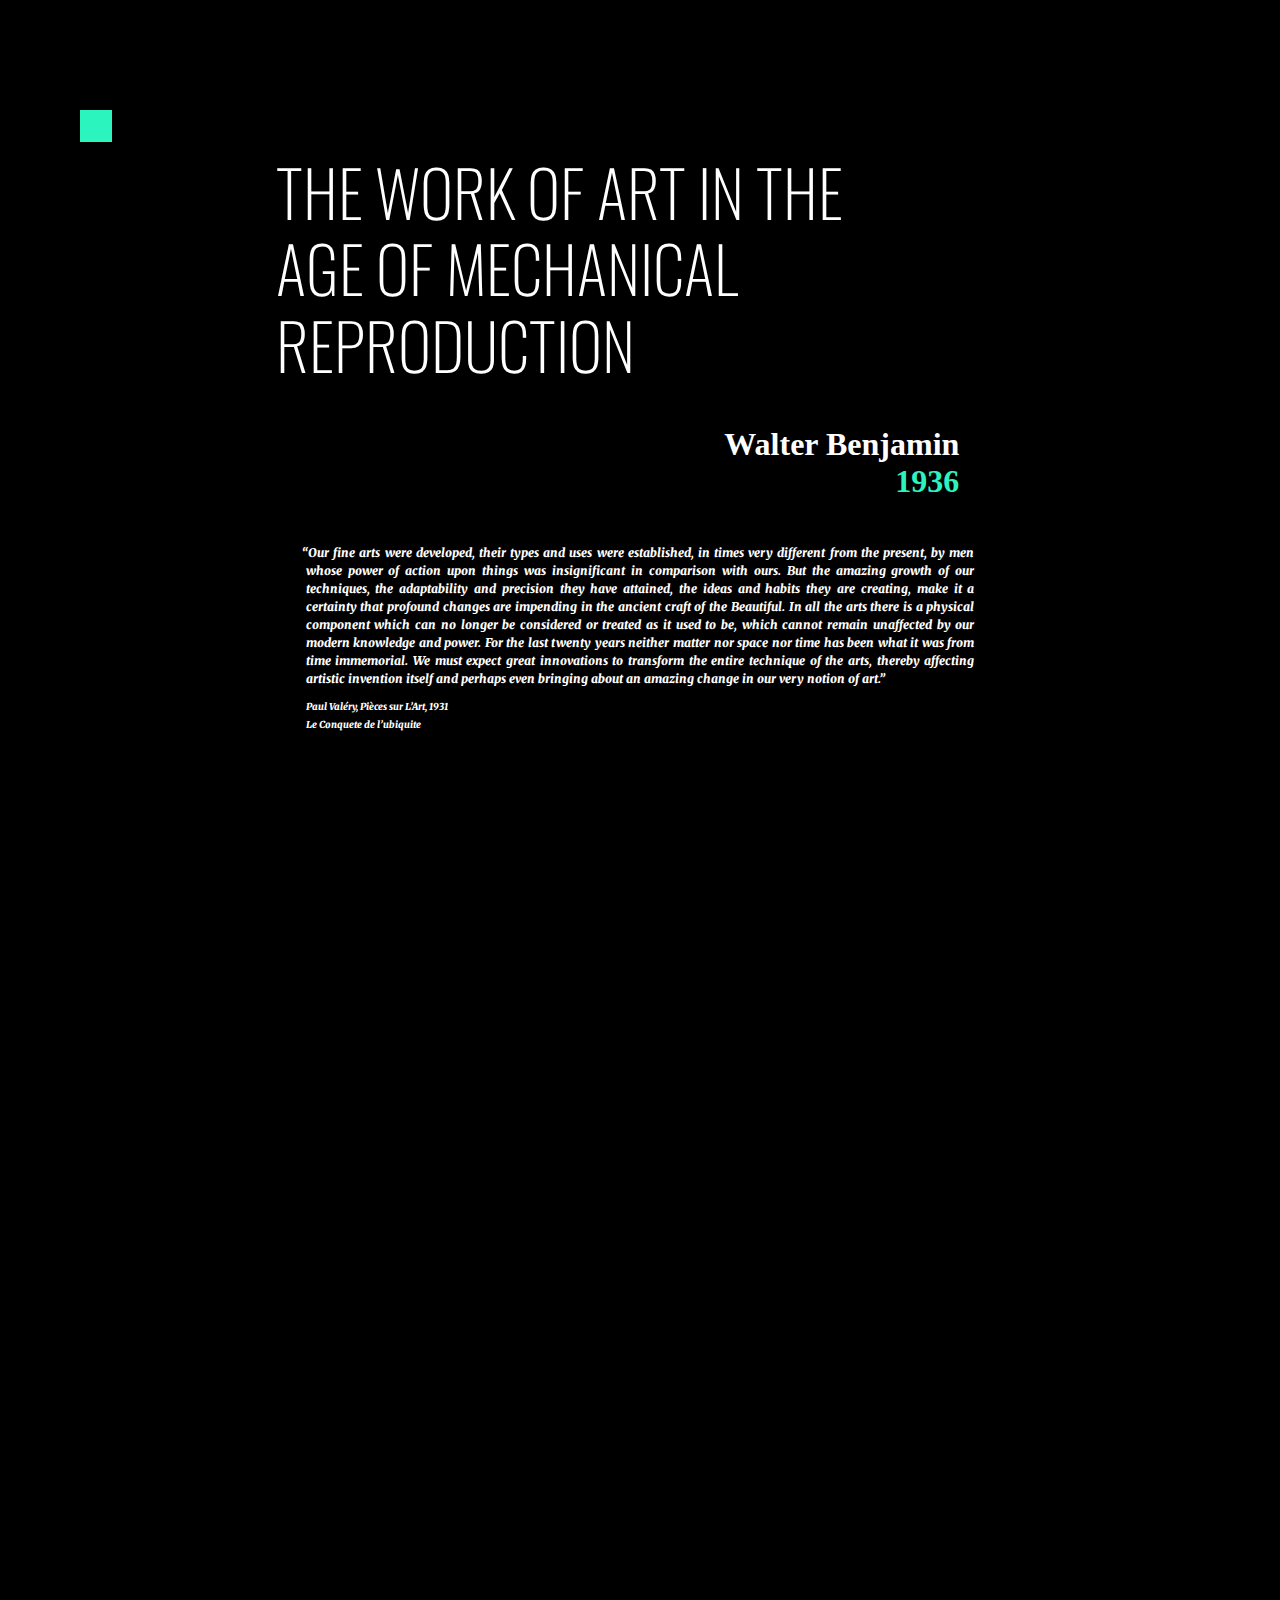
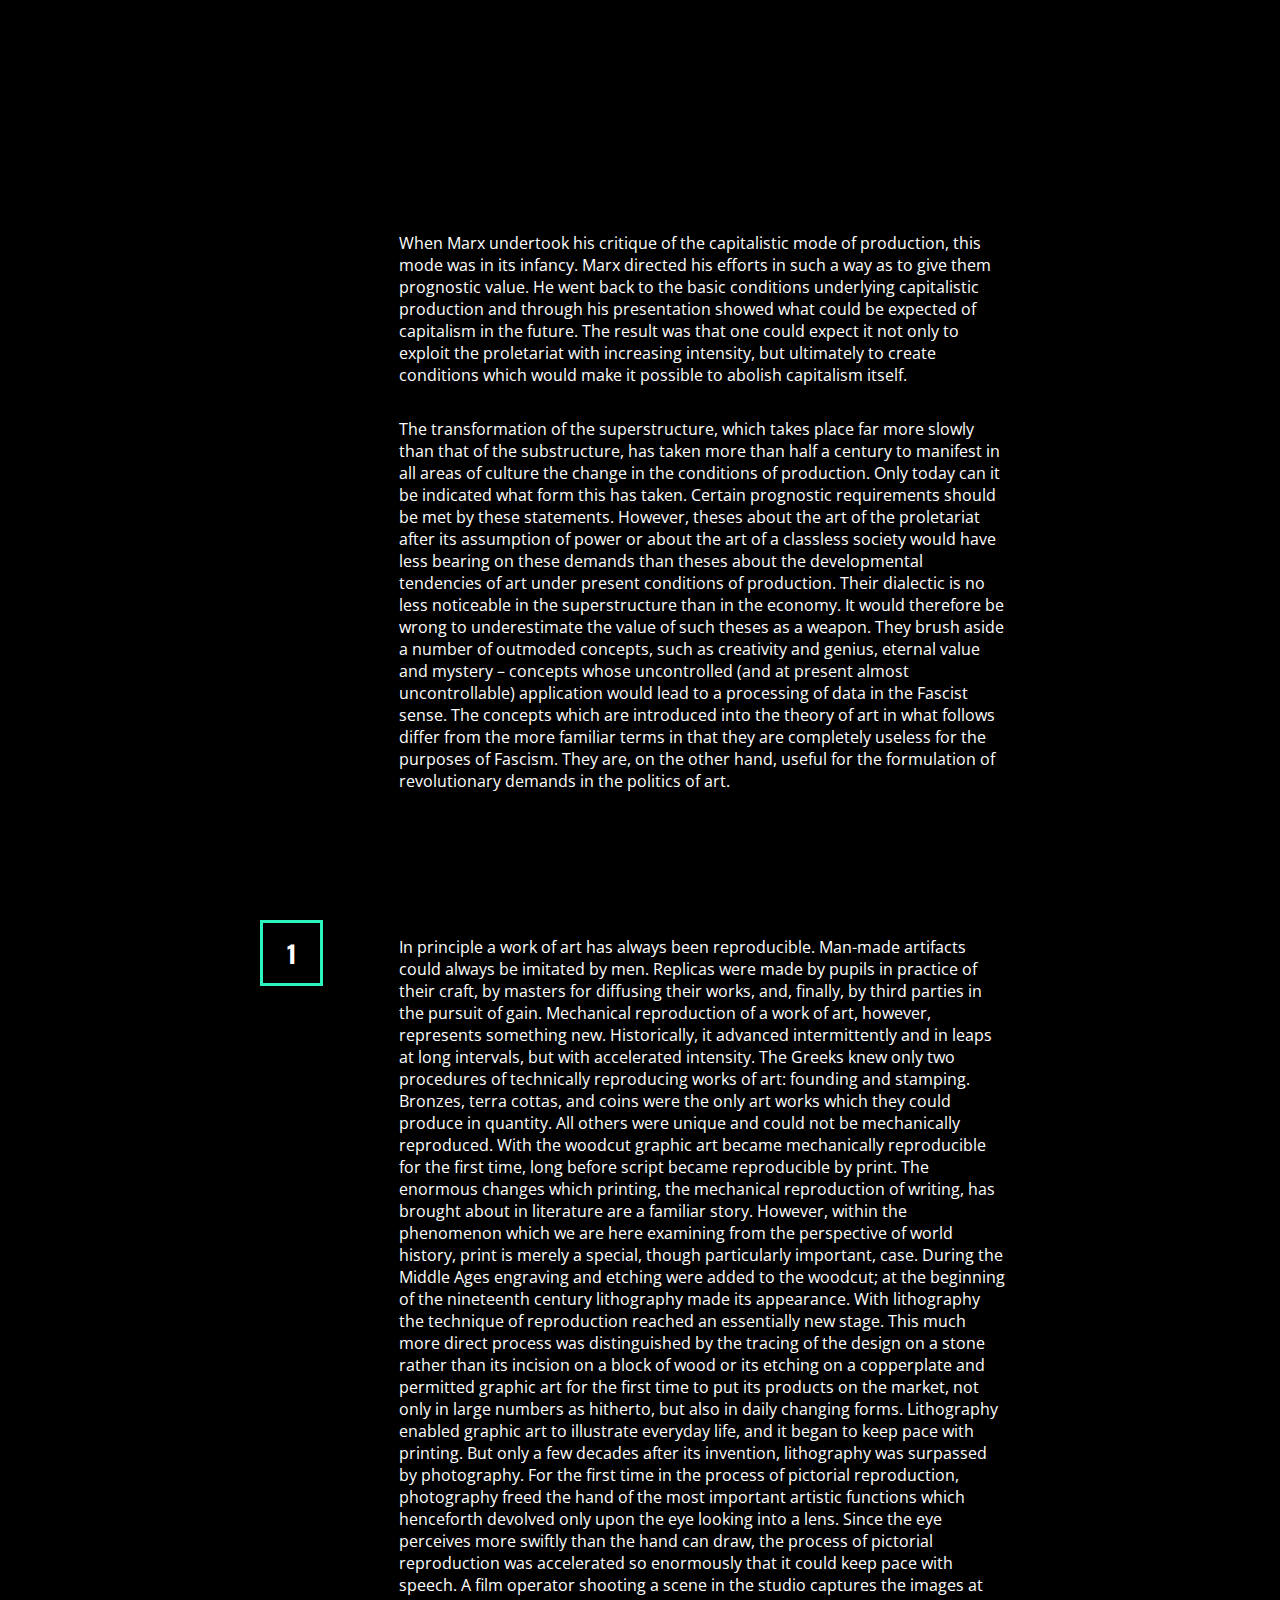
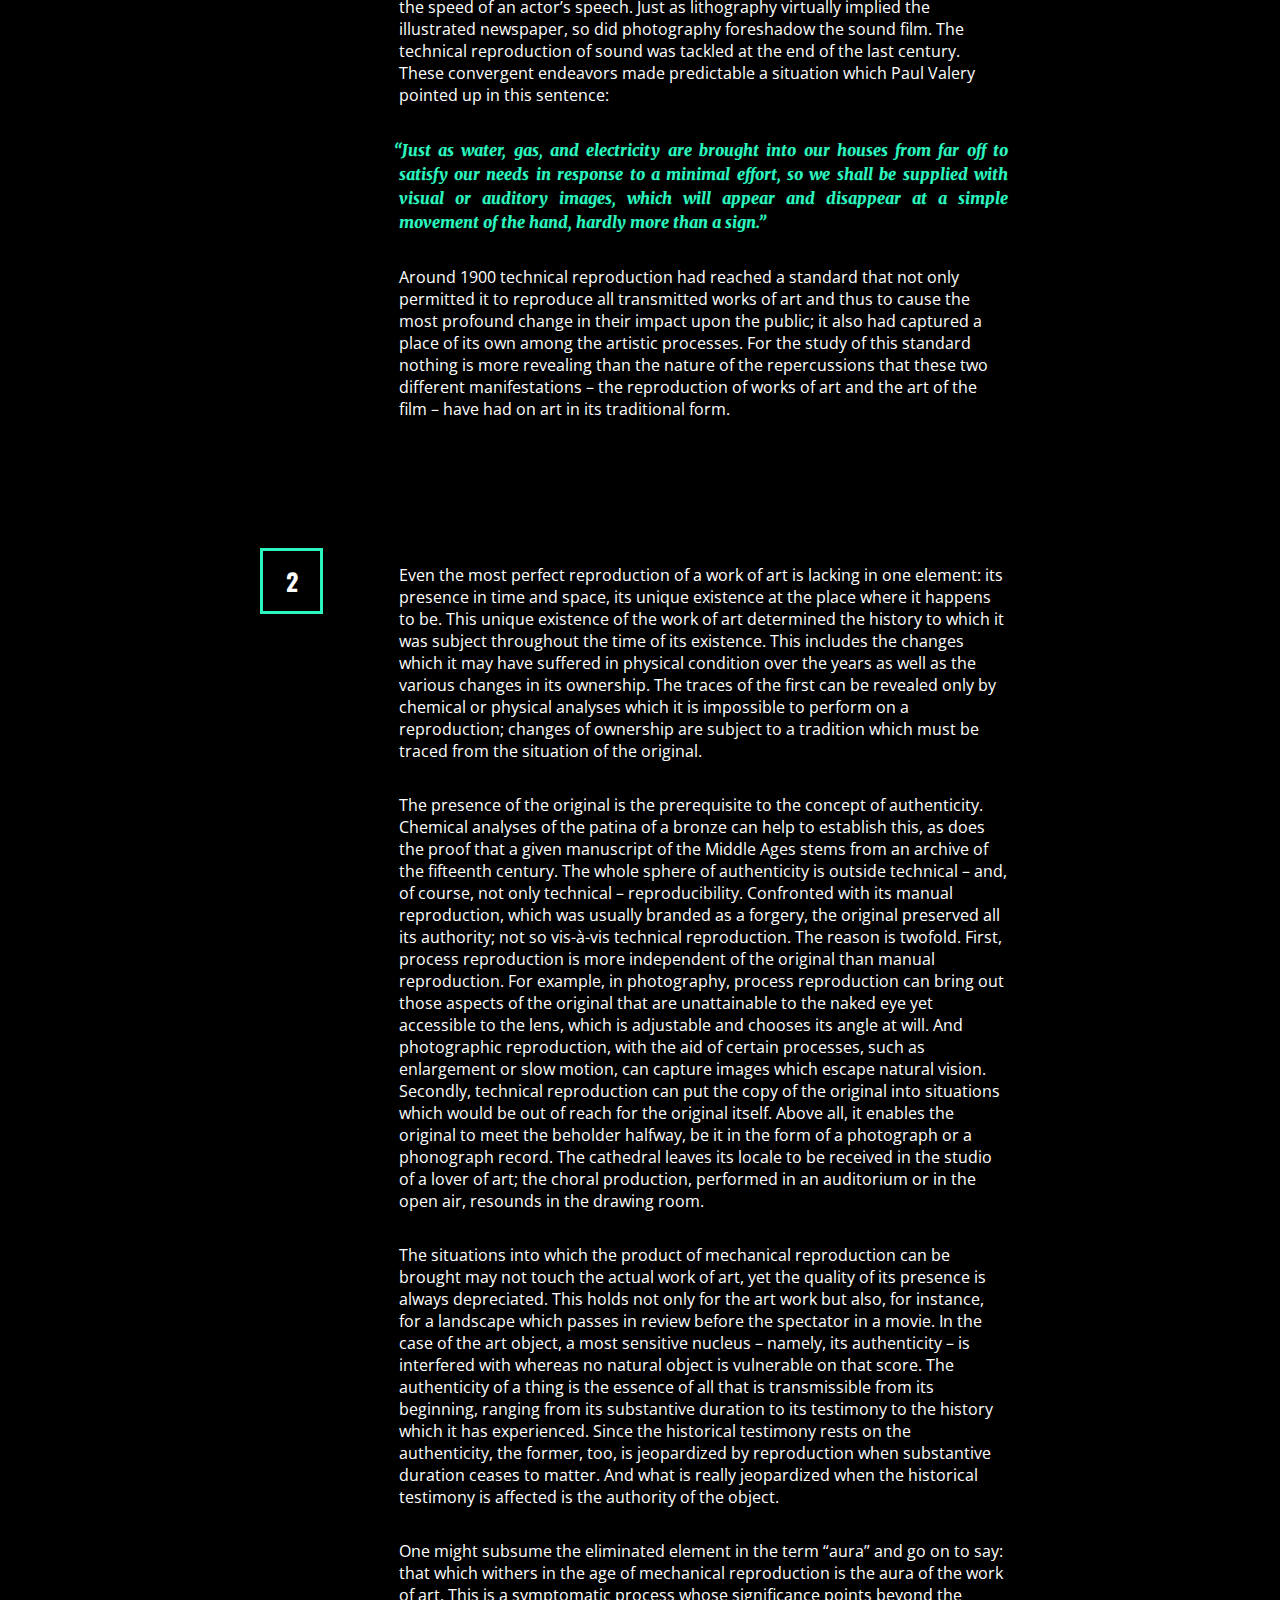
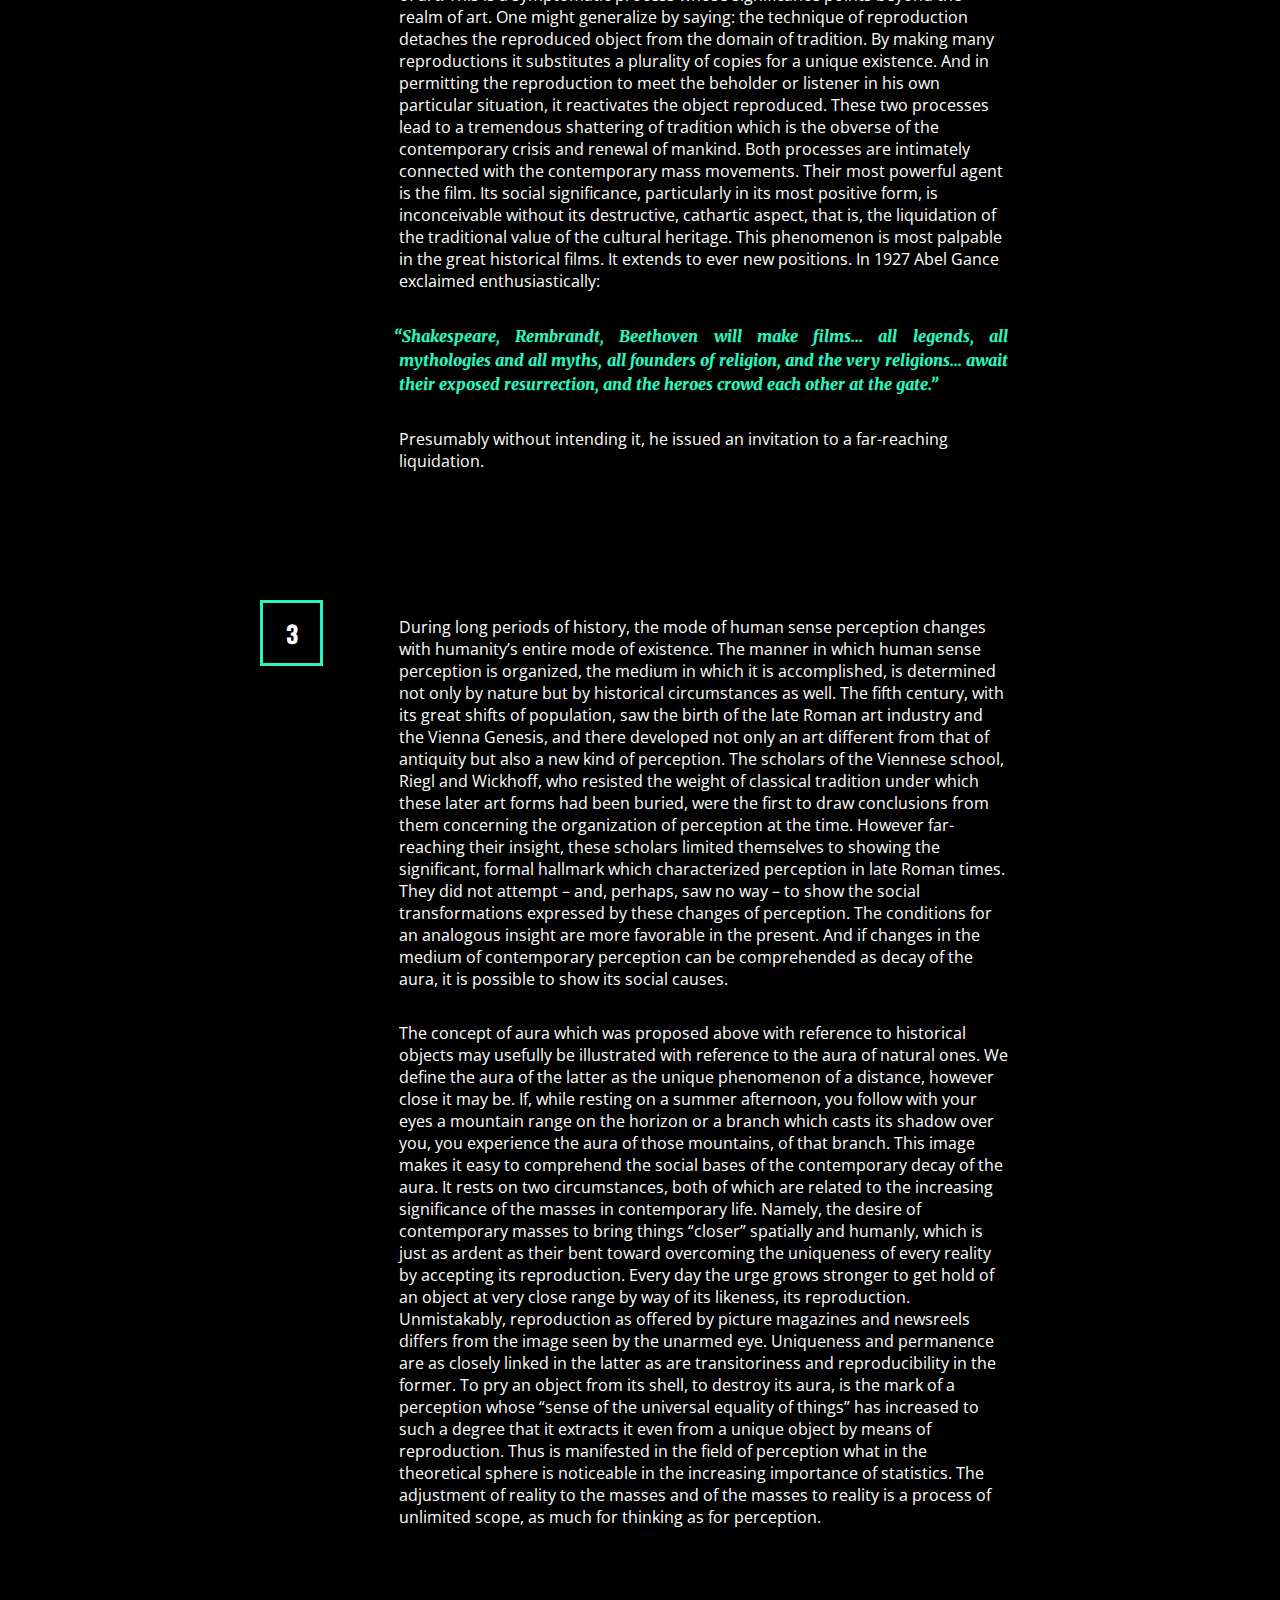
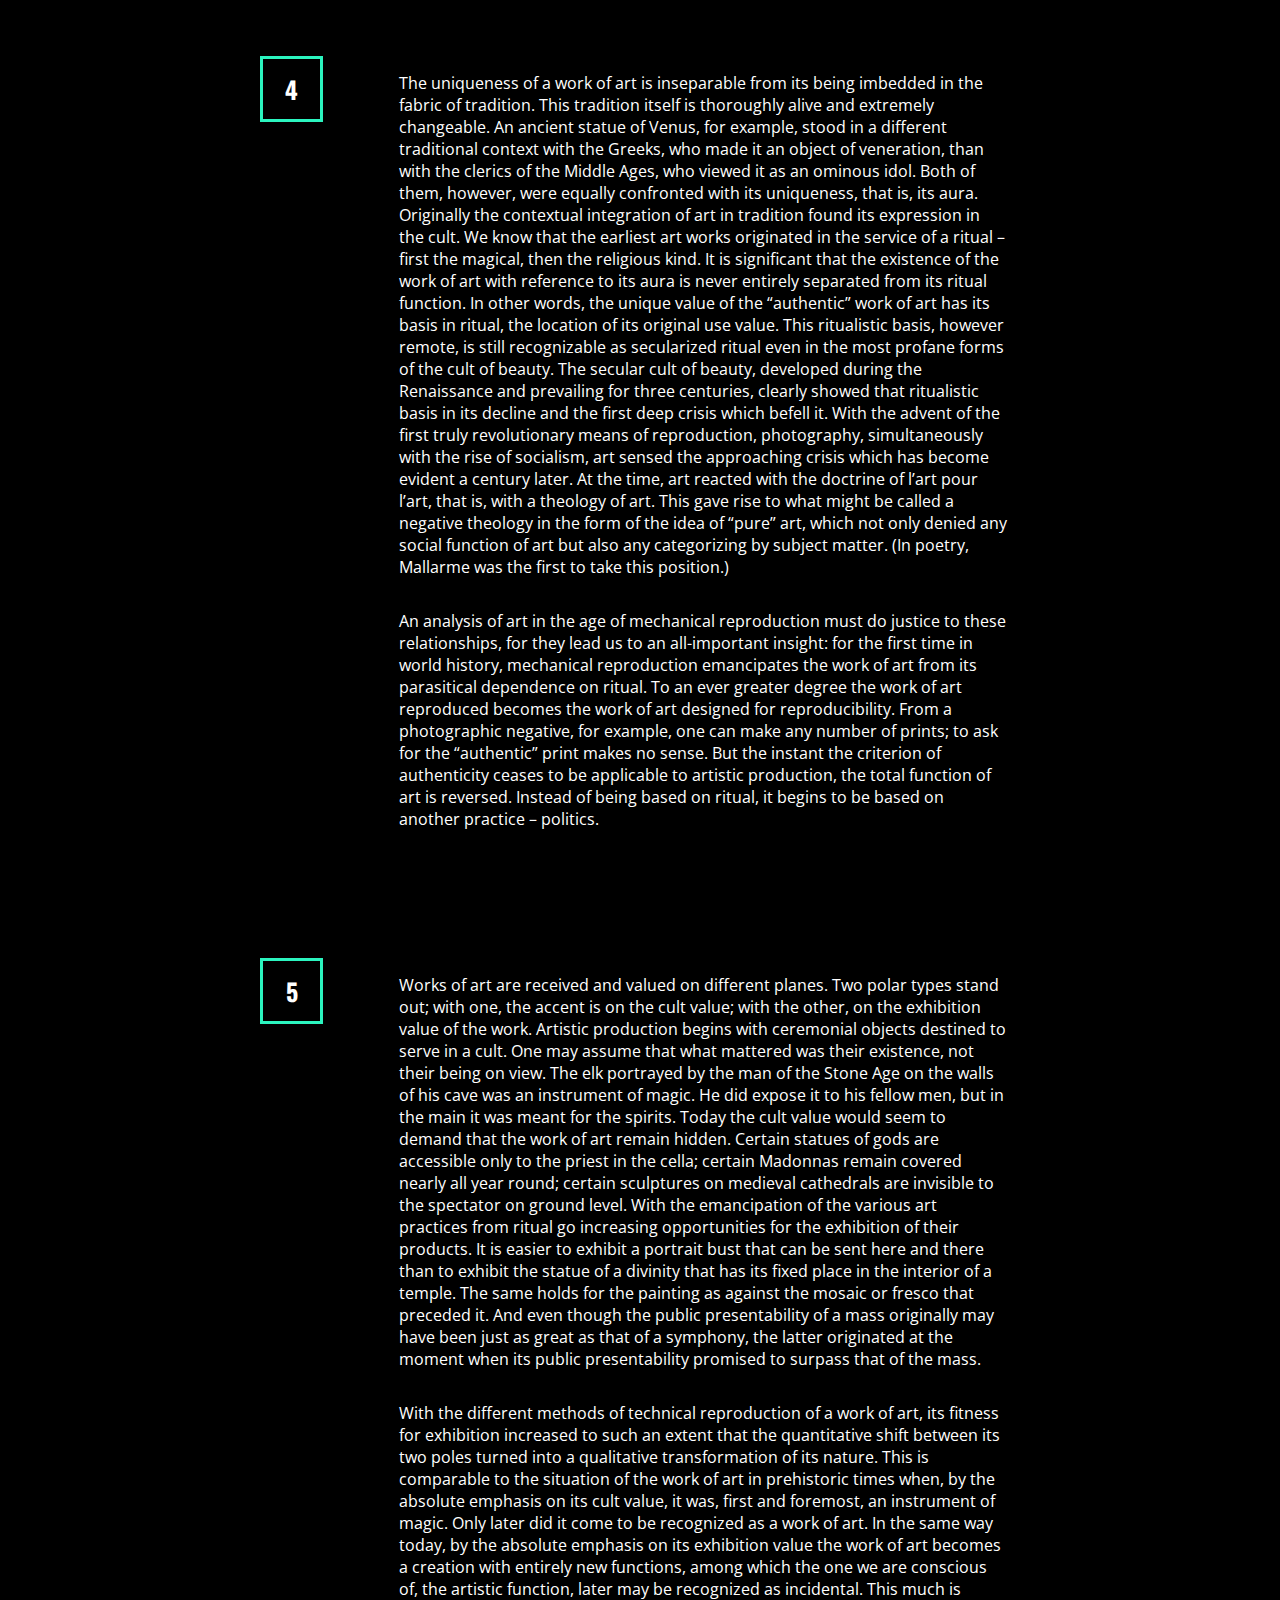
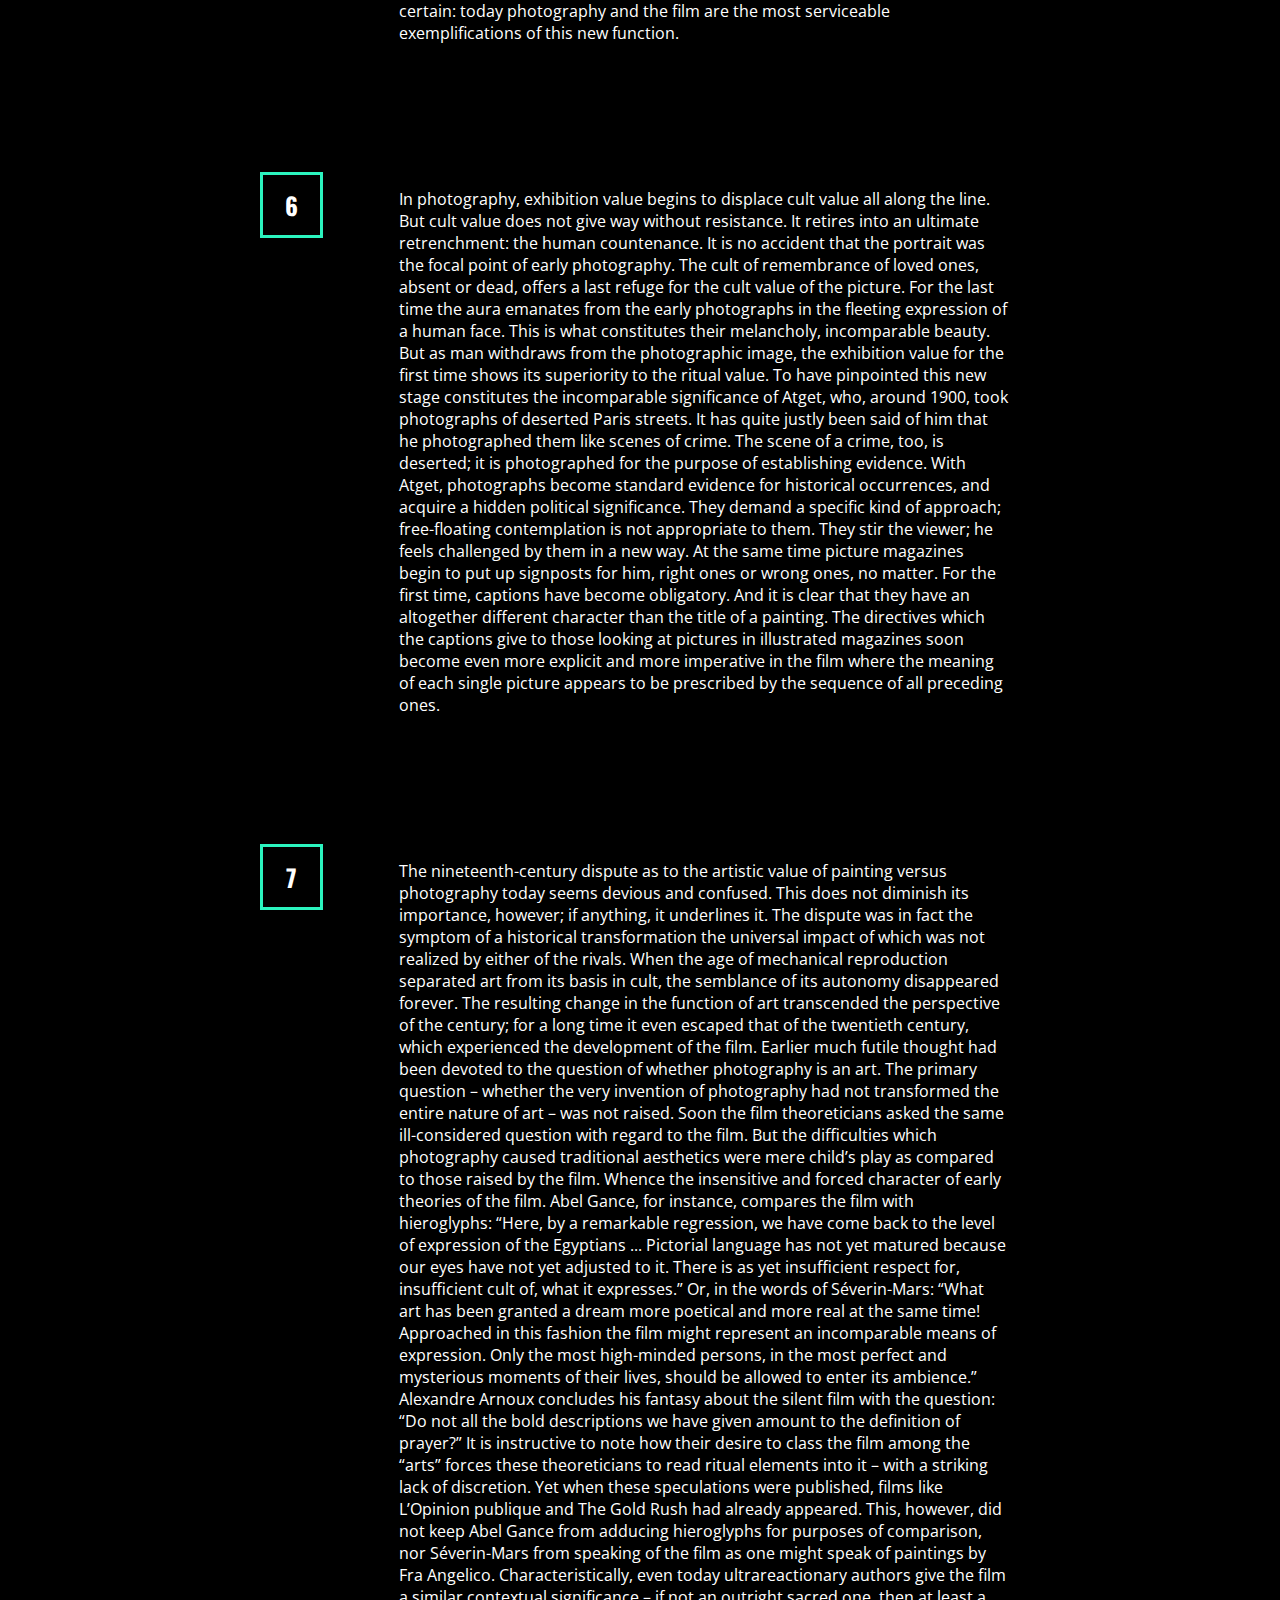
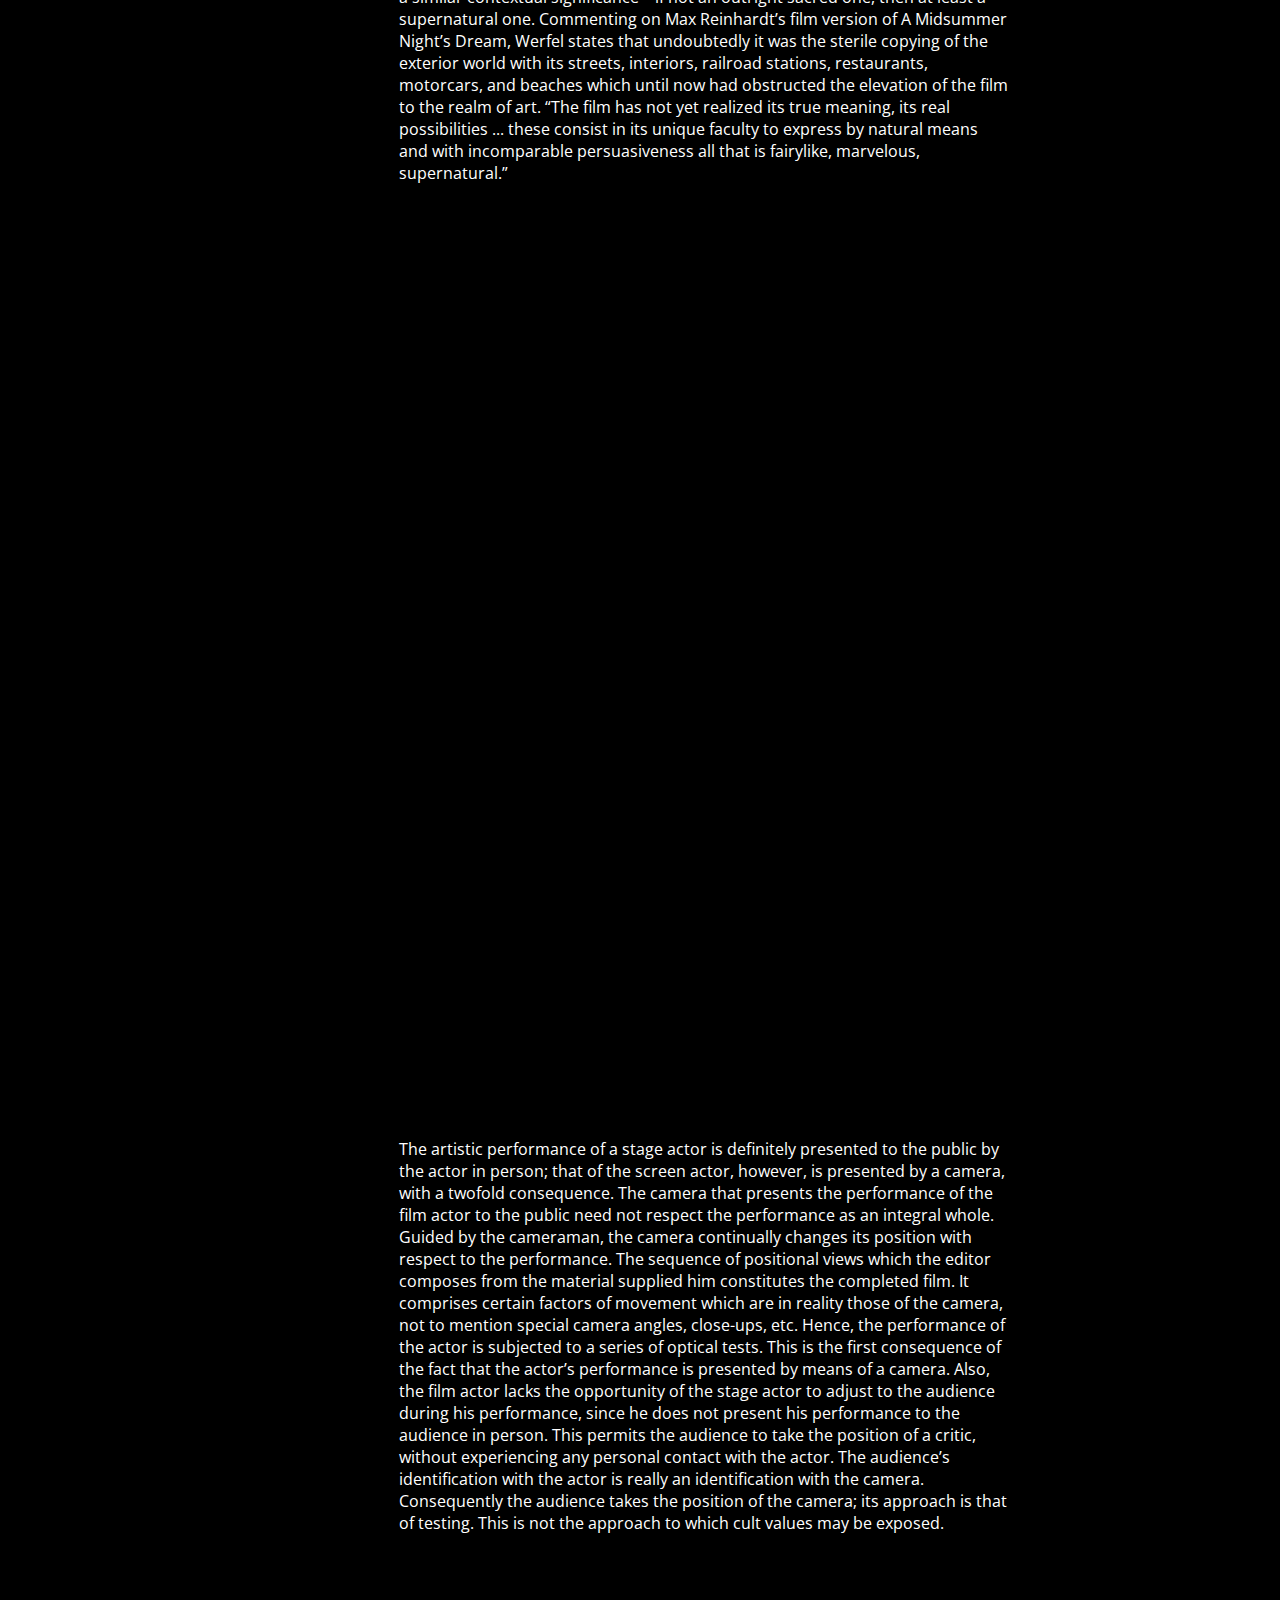
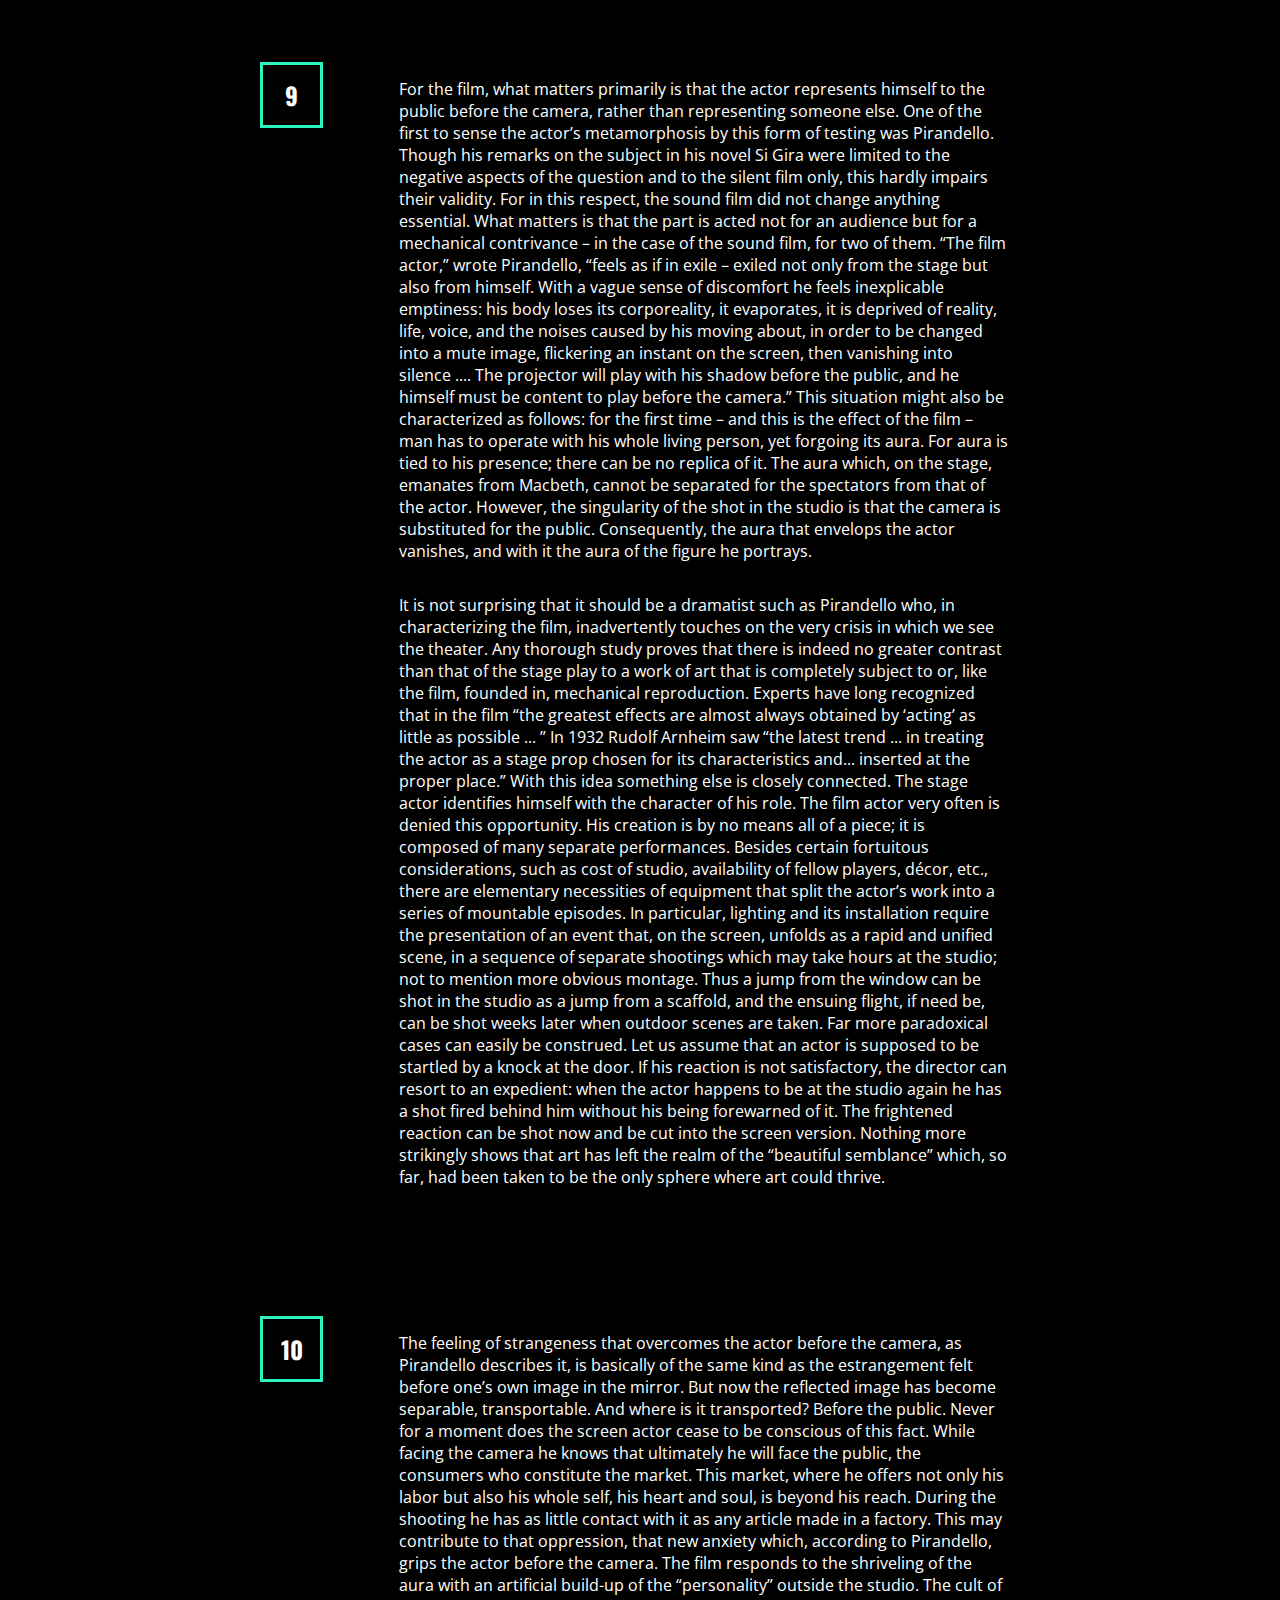
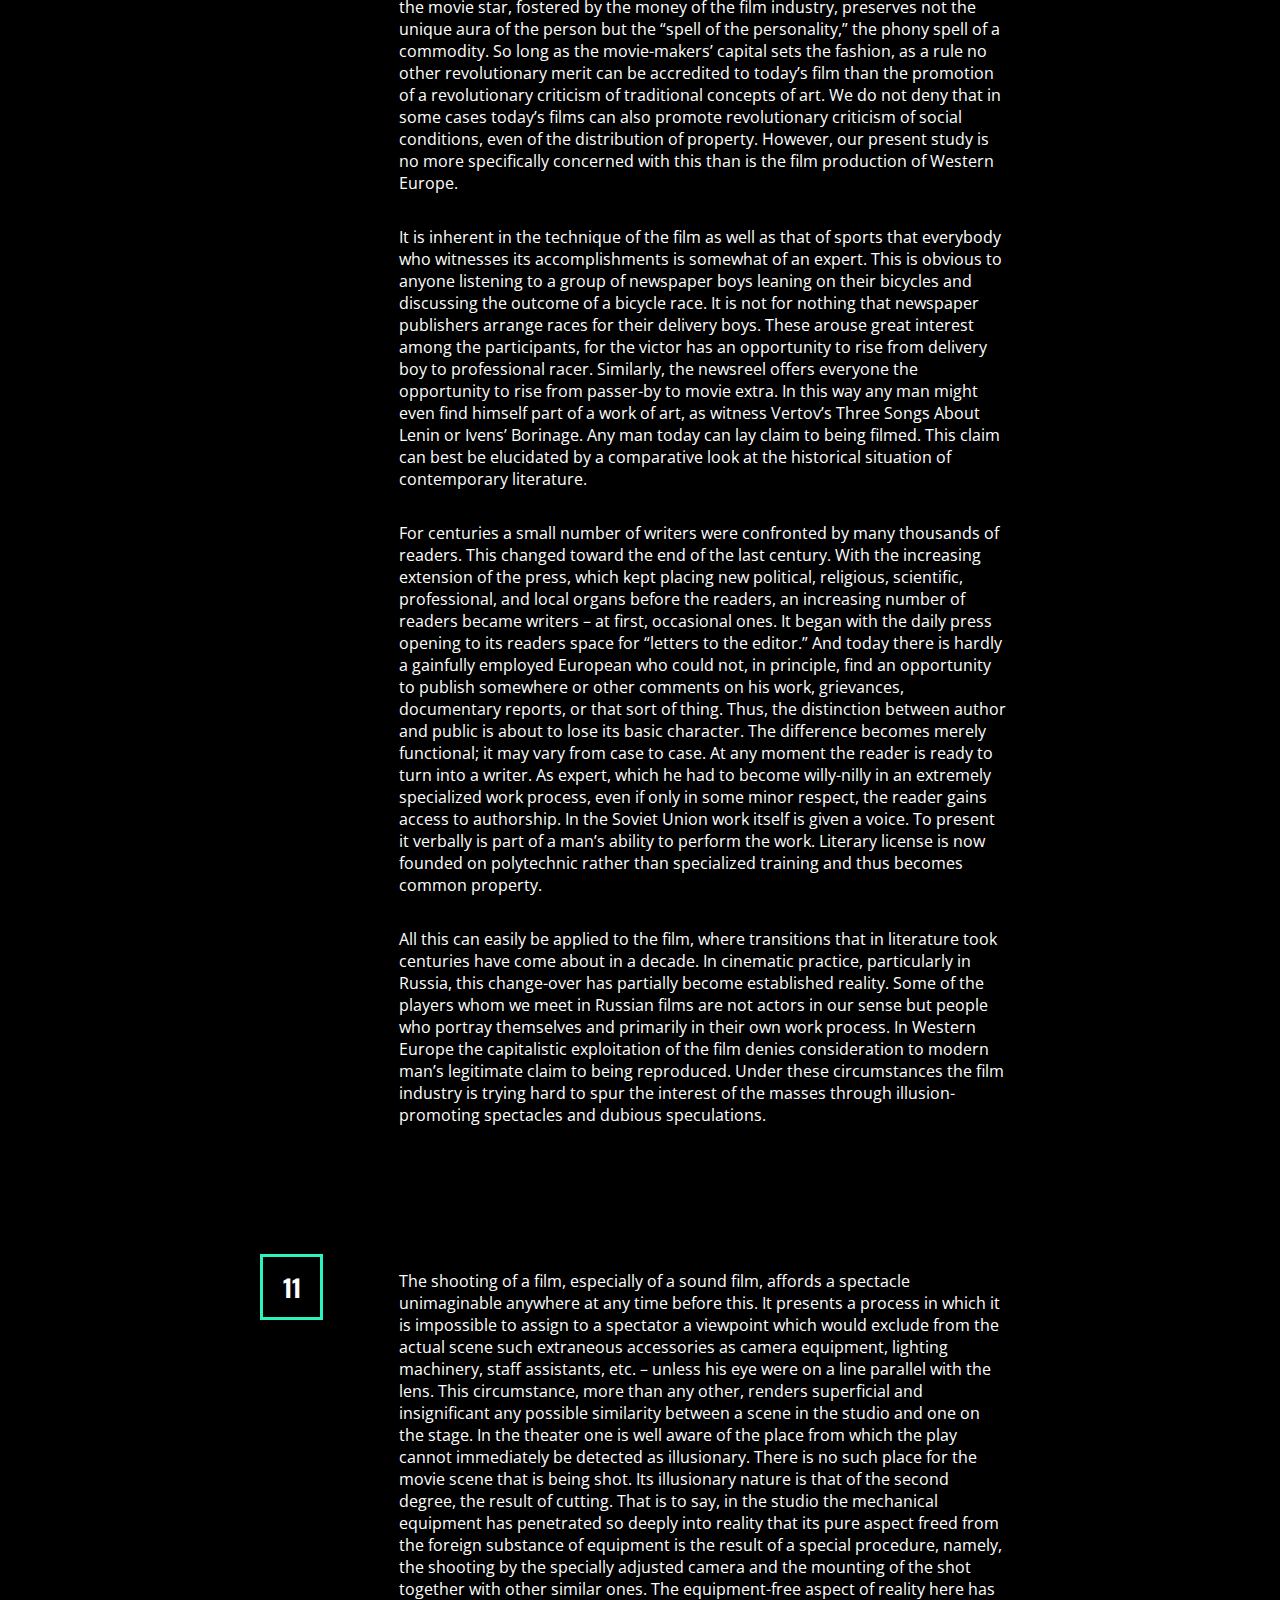
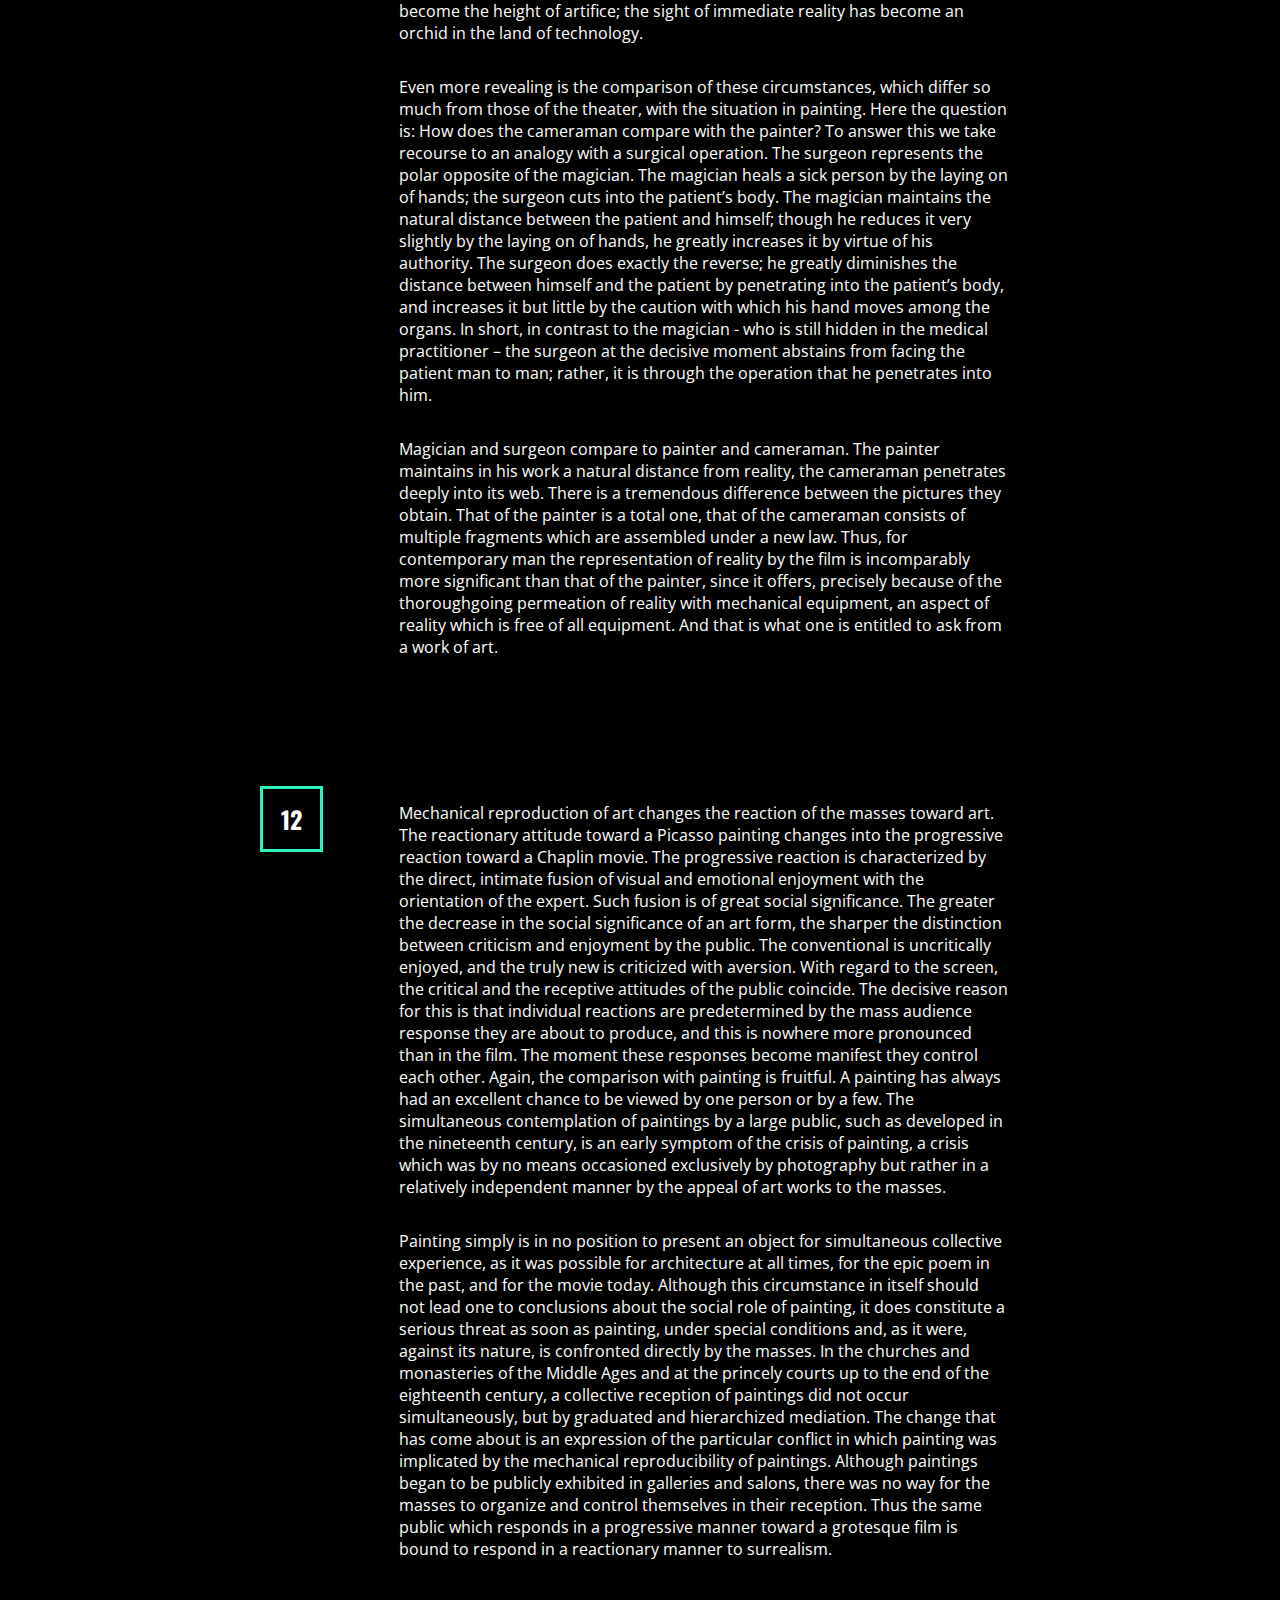
==== commit 55083907: "Simple Web ZMM" ====
--- a/simple-web/index.html
+++ b/simple-web/index.html
@@ -2,63 +2,72 @@
 <html>
 
   <head>
-<style>
-.dropbtn {
-    background-color: #2bf4bf ;
-    color: white;
-    padding: 16px;
-    font-size: 1px;
-    border: none;
-    cursor: pointer;
-}
-
-.dropbtn:hover, .dropbtn:focus {
-    background-color: white;
-}
-
-.dropdown {
-    float: right;
-    position: fixed;
-    display: inline-block;
-    padding-left: 5em;
-    width: 1px;
+
+  <meta charset="utf-8" />
+  <meta name="viewport" content="width=device-width, initial-scale=1">
+
+  <title>Simple Web Typesetting</title>
+
+  <link href="simple-type.css" rel="stylesheet" type="text/css" />
+  <style>
+  .dropbtn {
+      background-color: #2bf4bf ;
+      color: white;
+      padding: 16px;
+      font-size: 1px;
+      border: none;
+      cursor: pointer;
+  }
+
+  .dropbtn:hover, .dropbtn:focus {
+      background-color: Wwhite;
+  }
+
+  .dropdown {
+      float: right;
+      position: fixed;
+      display: inline-block;
+      padding-left: 5em;
+      width: 1px;
+      
+  }
+
+  .dropdown-content {
+      display: none;
+      position: absolute;
+      min-width: 1px;
+      overflow: auto;
+      z-index: 1;
+      padding-left: 5px;
+  }
+
+  .dropdown-content a {
+      color: white;
+      padding: 0.5px 1px;
+      text-decoration: none;
+      display: block;
+      font-family:"Open Sans"; sans-serif;
+
+  }
+
+  .dropdown a:hover {background-color: #f1f1f1}
+
+  .show {display:block;}
+  </style>
+</head>
+
     
-}
-
-.dropdown-content {
-    display: none;
-    position: absolute;
-    min-width: .01px;
-    overflow: auto;
-    right: 1px;
-    z-index: 1;
-    padding-left: 16px;
-}
-
-.dropdown-content a {
-    color: white;
-    padding: 12px 6px;
-    text-decoration: none;
-    display: block;
-    font-family:"Open Sans"; sans-serif;
-
-}
-
-.dropdown a:hover {background-color: #f1f1f1}
-
-.show {display:block;}
-</style>
-</head>
-<body>
-
-<h2>Aligned Dropdown Content</h2>
+   
+  <body bgcolor="#000000">
+
+  <h2>Aligned Dropdown Content</h2>
 <p>Use <strong>float: left</strong> on the dropdown class to float the dropdown menu to the right, and <strong>left:0</strong> on the dropdown-content if you want the dropdown content to go from right to left.</p>
 
 <div class="dropdown">
 <button onclick="myFunction()" class="dropbtn"></button>
   <div id="myDropdown" class="dropdown-content">
-    <a href="#home">Home</a>
-    <a href="#Preface">Preface</a>
+    <a href="#home">H</a>
+    <a href="#Preface">P</a>
     <a href="#1">1</a>
     <a href="#2">2</a>
     <a href="#3">3</a>
@@ -74,10 +83,286 @@
     <a href="#13">13</a>
     <a href="#14">14</a>
     <a href="#14">15</a>
-    <a href="#Epilogue">Epilogue</a>
+    <a href="#Epilogue">E</a>
     
   </div>
 </div>
+
+  <div class="wrapper">
+    <!-- https://www.marxists.org/reference/subject/philosophy/works/ge/benjamin.htm -->
+    <article>
+      <header class="row">
+      <a name="home">
+        <h1 class="col-2 col-10">The Work of Art in the Age of Mechanical Reproduction</h1>
+        </a>
+        <p class="col-offset-1 col-10">Walter Benjamin</p>
+        <p class="green col-offset-1 col-10">1936</p>
+      </header>
+<div class="row">
+      <blockquote class="white col-offset-1 col-10">
+        “Our fine arts were developed, their types and uses were established, in times very different from the present, by men whose power of action upon things was insignificant in comparison with ours. But the amazing growth of our techniques, the adaptability and precision they have attained, the ideas and habits they are creating, make it a certainty that profound changes are impending in the ancient craft of the Beautiful. In all the arts there is a physical component which can no longer be considered or treated as it used to be, which cannot remain unaffected by our modern knowledge and power. For the last twenty years neither matter nor space nor time has been what it was from time immemorial. We must expect great innovations to transform the entire technique of the arts, thereby affecting artistic invention itself and perhaps even bringing about an amazing change in our very notion of art.”
+        <p>Paul Valéry, <cite>Pièces sur L’Art</cite>, 1931</p>
+        <p>Le Conquete de l’ubiquite</p>
+      </blockquote>
+  </div>
+  </article>
+  
+  <a name="Preface">
+      <div class="jumbotron imageone"></div>
+      </a>
+  
+  <article>
+      <section class="row">
+        <p class="col-1 col-offset-2 col-10">
+          When Marx undertook his critique of the capitalistic mode of production, this mode was in its infancy. Marx directed his efforts in such a way as to give them prognostic value. He went back to the basic conditions underlying capitalistic production and through his presentation showed what could be expected of capitalism in the future. The result was that one could expect it not only to exploit the proletariat with increasing intensity, but ultimately to create conditions which would make it possible to abolish capitalism itself.
+        </p>
+        <p class="col-1 col-offset-2 col-10">
+          The transformation of the superstructure, which takes place far more slowly than that of the substructure, has taken more than half a century to manifest in all areas of culture the change in the conditions of production. Only today can it be indicated what form this has taken. Certain prognostic requirements should be met by these statements. However, theses about the art of the proletariat after its assumption of power or about the art of a classless society would have less bearing on these demands than theses about the developmental tendencies of art under present conditions of production. Their dialectic is no less noticeable in the superstructure than in the economy. It would therefore be wrong to underestimate the value of such theses as a weapon. They brush aside a number of outmoded concepts, such as creativity and genius, eternal value and mystery – concepts whose uncontrolled (and at present almost uncontrollable) application would lead to a processing of data in the Fascist sense. The concepts which are introduced into the theory of art in what follows differ from the more familiar terms in that they are completely useless for the purposes of Fascism. They are, on the other hand, useful for the formulation of revolutionary demands in the politics of art.
+        </p>
+      </section>
+
+      <a name="1">
+      <section class="row">
+      <h2 class="col-1">1</h2>
+      </a>
+        <p class="col-1 col-offset-1 col-10">
+          In principle a work of art has always been reproducible. Man-made artifacts could always be imitated by men. Replicas were made by pupils in practice of their craft, by masters for diffusing their works, and, finally, by third parties in the pursuit of gain. Mechanical reproduction of a work of art, however, represents something new. Historically, it advanced intermittently and in leaps at long intervals, but with accelerated intensity. The Greeks knew only two procedures of technically reproducing works of art: founding and stamping. Bronzes, terra cottas, and coins were the only art works which they could produce in quantity. All others were unique and could not be mechanically reproduced. With the woodcut graphic art became mechanically reproducible for the first time, long before script became reproducible by print. The enormous changes which printing, the mechanical reproduction of writing, has brought about in literature are a familiar story. However, within the phenomenon which we are here examining from the perspective of world history, print is merely a special, though particularly important, case. During the Middle Ages engraving and etching were added to the woodcut; at the beginning of the nineteenth century lithography made its appearance. With lithography the technique of reproduction reached an essentially new stage. This much more direct process was distinguished by the tracing of the design on a stone rather than its incision on a block of wood or its etching on a copperplate and permitted graphic art for the first time to put its products on the market, not only in large numbers as hitherto, but also in daily changing forms. Lithography enabled graphic art to illustrate everyday life, and it began to keep pace with printing. But only a few decades after its invention, lithography was surpassed by photography. For the first time in the process of pictorial reproduction, photography freed the hand of the most important artistic functions which henceforth devolved only upon the eye looking into a lens. Since the eye perceives more swiftly than the hand can draw, the process of pictorial reproduction was accelerated so enormously that it could keep pace with speech. A film operator shooting a scene in the studio captures the images at the speed of an actor’s speech. Just as lithography virtually implied the illustrated newspaper, so did photography foreshadow the sound film. The technical reproduction of sound was tackled at the end of the last century. These convergent endeavors made predictable a situation which Paul Valery pointed up in this sentence:
+        </p>
+
+        <blockquote class="col-1 col-offset-2 col-10">
+          “Just as water, gas, and electricity are brought into our houses from far off to satisfy our needs in response to a minimal effort, so we shall be supplied with visual or auditory images, which will appear and disappear at a simple movement of the hand, hardly more than a sign.”
+        </blockquote>
+        <p class="col-1 col-offset-2 col-10">
+          Around 1900 technical reproduction had reached a standard that not only permitted it to reproduce all transmitted works of art and thus to cause the most profound change in their impact upon the public; it also had captured a place of its own among the artistic processes. For the study of this standard nothing is more revealing than the nature of the repercussions that these two different manifestations – the reproduction of works of art and the art of the film – have had on art in its traditional form.
+        </p>
+      </section>
+
+      <a name="2">
+      <section class="row">
+        <h2 class="col-1">2</h2> 
+        </a>
+        <p class="col-1 col-offset-1 col-10">
+          Even the most perfect reproduction of a work of art is lacking in one element: its presence in time and space, its unique existence at the place where it happens to be. This unique existence of the work of art determined the history to which it was subject throughout the time of its existence. This includes the changes which it may have suffered in physical condition over the years as well as the various changes in its ownership. The traces of the first can be revealed only by chemical or physical analyses which it is impossible to perform on a reproduction; changes of ownership are subject to a tradition which must be traced from the situation of the original.
+        </p>
+        <p class="col-1 col-offset-2 col-10">
+          The presence of the original is the prerequisite to the concept of authenticity. Chemical analyses of the patina of a bronze can help to establish this, as does the proof that a given manuscript of the Middle Ages stems from an archive of the fifteenth century. The whole sphere of authenticity is outside technical – and, of course, not only technical – reproducibility. Confronted with its manual reproduction, which was usually branded as a forgery, the original preserved all its authority; not so vis-à-vis technical reproduction. The reason is twofold. First, process reproduction is more independent of the original than manual reproduction. For example, in photography, process reproduction can bring out those aspects of the original that are unattainable to the naked eye yet accessible to the lens, which is adjustable and chooses its angle at will. And photographic reproduction, with the aid of certain processes, such as enlargement or slow motion, can capture images which escape natural vision. Secondly, technical reproduction can put the copy of the original into situations which would be out of reach for the original itself. Above all, it enables the original to meet the beholder halfway, be it in the form of a photograph or a phonograph record. The cathedral leaves its locale to be received in the studio of a lover of art; the choral production, performed in an auditorium or in the open air, resounds in the drawing room.
+        </p>
+        <p class="col-1 col-offset-2 col-10">
+          The situations into which the product of mechanical reproduction can be brought may not touch the actual work of art, yet the quality of its presence is always depreciated. This holds not only for the art work but also, for instance, for a landscape which passes in review before the spectator in a movie. In the case of the art object, a most sensitive nucleus – namely, its authenticity – is interfered with whereas no natural object is vulnerable on that score. The authenticity of a thing is the essence of all that is transmissible from its beginning, ranging from its substantive duration to its testimony to the history which it has experienced. Since the historical testimony rests on the authenticity, the former, too, is jeopardized by reproduction when substantive duration ceases to matter. And what is really jeopardized when the historical testimony is affected is the authority of the object.
+        </p>
+        <p class="col-1 col-offset-2 col-10">
+          One might subsume the eliminated element in the term “aura” and go on to say: that which withers in the age of mechanical reproduction is the aura of the work of art. This is a symptomatic process whose significance points beyond the realm of art. One might generalize by saying: the technique of reproduction detaches the reproduced object from the domain of tradition. By making many reproductions it substitutes a plurality of copies for a unique existence. And in permitting the reproduction to meet the beholder or listener in his own particular situation, it reactivates the object reproduced. These two processes lead to a tremendous shattering of tradition which is the obverse of the contemporary crisis and renewal of mankind. Both processes are intimately connected with the contemporary mass movements. Their most powerful agent is the film. Its social significance, particularly in its most positive form, is inconceivable without its destructive, cathartic aspect, that is, the liquidation of the traditional value of the cultural heritage. This phenomenon is most palpable in the great historical films. It extends to ever new positions. In 1927 Abel Gance exclaimed enthusiastically:
+        </p>
+        <blockquote class="col-1 col-offset-2 col-10">
+          “Shakespeare, Rembrandt, Beethoven will make films... all legends, all mythologies and all myths, all founders of religion, and the very religions... await their exposed resurrection, and the heroes crowd each other at the gate.”
+        </blockquote>
+        <p class="col-1 col-offset-2 col-10">
+          Presumably without intending it, he issued an invitation to a far-reaching liquidation.
+        </p>
+      </section>
+
+     <a name="3">
+      <section class="row">
+      </a>
+        <h2 class="col-1">3</h2>
+        <p class="col-1 col-offset-1 col-10">
+          During long periods of history, the mode of human sense perception changes with humanity’s entire mode of existence. The manner in which human sense perception is organized, the medium in which it is accomplished, is determined not only by nature but by historical circumstances as well. The fifth century, with its great shifts of population, saw the birth of the late Roman art industry and the Vienna Genesis, and there developed not only an art different from that of antiquity but also a new kind of perception. The scholars of the Viennese school, Riegl and Wickhoff, who resisted the weight of classical tradition under which these later art forms had been buried, were the first to draw conclusions from them concerning the organization of perception at the time. However far-reaching their insight, these scholars limited themselves to showing the significant, formal hallmark which characterized perception in late Roman times. They did not attempt – and, perhaps, saw no way – to show the social transformations expressed by these changes of perception. The conditions for an analogous insight are more favorable in the present. And if changes in the medium of contemporary perception can be comprehended as decay of the aura, it is possible to show its social causes.
+        </p>
+        <p class="col-1 col-offset-2 col-10">
+          The concept of aura which was proposed above with reference to historical objects may usefully be illustrated with reference to the aura of natural ones. We define the aura of the latter as the unique phenomenon of a distance, however close it may be. If, while resting on a summer afternoon, you follow with your eyes a mountain range on the horizon or a branch which casts its shadow over you, you experience the aura of those mountains, of that branch. This image makes it easy to comprehend the social bases of the contemporary decay of the aura. It rests on two circumstances, both of which are related to the increasing significance of the masses in contemporary life. Namely, the desire of contemporary masses to bring things “closer” spatially and humanly, which is just as ardent as their bent toward overcoming the uniqueness of every reality by accepting its reproduction. Every day the urge grows stronger to get hold of an object at very close range by way of its likeness, its reproduction. Unmistakably, reproduction as offered by picture magazines and newsreels differs from the image seen by the unarmed eye. Uniqueness and permanence are as closely linked in the latter as are transitoriness and reproducibility in the former. To pry an object from its shell, to destroy its aura, is the mark of a perception whose “sense of the universal equality of things” has increased to such a degree that it extracts it even from a unique object by means of reproduction. Thus is manifested in the field of perception what in the theoretical sphere is noticeable in the increasing importance of statistics. The adjustment of reality to the masses and of the masses to reality is a process of unlimited scope, as much for thinking as for perception.
+        </p>
+      </section>
+
+     <a name="4">
+      <section class="row">
+        <h2 class="col-1">4</h2>
+        </a>
+        <p class="col-1 col-offset-1 col-10">
+          The uniqueness of a work of art is inseparable from its being imbedded in the fabric of tradition. This tradition itself is thoroughly alive and extremely changeable. An ancient statue of Venus, for example, stood in a different traditional context with the Greeks, who made it an object of veneration, than with the clerics of the Middle Ages, who viewed it as an ominous idol. Both of them, however, were equally confronted with its uniqueness, that is, its aura. Originally the contextual integration of art in tradition found its expression in the cult. We know that the earliest art works originated in the service of a ritual – first the magical, then the religious kind. It is significant that the existence of the work of art with reference to its aura is never entirely separated from its ritual function. In other words, the unique value of the “authentic” work of art has its basis in ritual, the location of its original use value. This ritualistic basis, however remote, is still recognizable as secularized ritual even in the most profane forms of the cult of beauty. The secular cult of beauty, developed during the Renaissance and prevailing for three centuries, clearly showed that ritualistic basis in its decline and the first deep crisis which befell it. With the advent of the first truly revolutionary means of reproduction, photography, simultaneously with the rise of socialism, art sensed the approaching crisis which has become evident a century later. At the time, art reacted with the doctrine of l’art pour l’art, that is, with a theology of art. This gave rise to what might be called a negative theology in the form of the idea of “pure” art, which not only denied any social function of art but also any categorizing by subject matter. (In poetry, Mallarme was the first to take this position.)
+        </p>
+        <p class="col-1 col-offset-2 col-10">
+          An analysis of art in the age of mechanical reproduction must do justice to these relationships, for they lead us to an all-important insight: for the first time in world history, mechanical reproduction emancipates the work of art from its parasitical dependence on ritual. To an ever greater degree the work of art reproduced becomes the work of art designed for reproducibility. From a photographic negative, for example, one can make any number of prints; to ask for the “authentic” print makes no sense. But the instant the criterion of authenticity ceases to be applicable to artistic production, the total function of art is reversed. Instead of being based on ritual, it begins to be based on another practice – politics.
+        </p>
+      </section>
+
+      <a name="5">
+      <section class="row">
+        <h2 class="col-1">5</h2>
+        </a>
+        <p class="col-1 col-offset-1 col-10">
+          Works of art are received and valued on different planes. Two polar types stand out; with one, the accent is on the cult value; with the other, on the exhibition value of the work. Artistic production begins with ceremonial objects destined to serve in a cult. One may assume that what mattered was their existence, not their being on view. The elk portrayed by the man of the Stone Age on the walls of his cave was an instrument of magic. He did expose it to his fellow men, but in the main it was meant for the spirits. Today the cult value would seem to demand that the work of art remain hidden. Certain statues of gods are accessible only to the priest in the cella; certain Madonnas remain covered nearly all year round; certain sculptures on medieval cathedrals are invisible to the spectator on ground level. With the emancipation of the various art practices from ritual go increasing opportunities for the exhibition of their products. It is easier to exhibit a portrait bust that can be sent here and there than to exhibit the statue of a divinity that has its fixed place in the interior of a temple. The same holds for the painting as against the mosaic or fresco that preceded it. And even though the public presentability of a mass originally may have been just as great as that of a symphony, the latter originated at the moment when its public presentability promised to surpass that of the mass.
+        </p>
+        <p class="col-1 col-offset-2 col-10">
+          With the different methods of technical reproduction of a work of art, its fitness for exhibition increased to such an extent that the quantitative shift between its two poles turned into a qualitative transformation of its nature. This is comparable to the situation of the work of art in prehistoric times when, by the absolute emphasis on its cult value, it was, first and foremost, an instrument of magic. Only later did it come to be recognized as a work of art. In the same way today, by the absolute emphasis on its exhibition value the work of art becomes a creation with entirely new functions, among which the one we are conscious of, the artistic function, later may be recognized as incidental. This much is certain: today photography and the film are the most serviceable exemplifications of this new function.
+        </p>
+      </section>
+
+      <a name="6">
+      <section class="row">
+        <h2 class="col-1">6</h2>
+        </a>
+        <p class="col-1 col-offset-1 col-10">
+          In photography, exhibition value begins to displace cult value all along the line. But cult value does not give way without resistance. It retires into an ultimate retrenchment: the human countenance. It is no accident that the portrait was the focal point of early photography. The cult of remembrance of loved ones, absent or dead, offers a last refuge for the cult value of the picture. For the last time the aura emanates from the early photographs in the fleeting expression of a human face. This is what constitutes their melancholy, incomparable beauty. But as man withdraws from the photographic image, the exhibition value for the first time shows its superiority to the ritual value. To have pinpointed this new stage constitutes the incomparable significance of Atget, who, around 1900, took photographs of deserted Paris streets. It has quite justly been said of him that he photographed them like scenes of crime. The scene of a crime, too, is deserted; it is photographed for the purpose of establishing evidence. With Atget, photographs become standard evidence for historical occurrences, and acquire a hidden political significance. They demand a specific kind of approach; free-floating contemplation is not appropriate to them. They stir the viewer; he feels challenged by them in a new way. At the same time picture magazines begin to put up signposts for him, right ones or wrong ones, no matter. For the first time, captions have become obligatory. And it is clear that they have an altogether different character than the title of a painting. The directives which the captions give to those looking at pictures in illustrated magazines soon become even more explicit and more imperative in the film where the meaning of each single picture appears to be prescribed by the sequence of all preceding ones.
+        </p>
+      </section>
+
+      <a name="7">
+      <section class="row">
+        <h2 class="col-1">7</h2>
+        </a>
+        <p class="col-1 col-offset-1 col-10">
+          The nineteenth-century dispute as to the artistic value of painting versus photography today seems devious and confused. This does not diminish its importance, however; if anything, it underlines it. The dispute was in fact the symptom of a historical transformation the universal impact of which was not realized by either of the rivals. When the age of mechanical reproduction separated art from its basis in cult, the semblance of its autonomy disappeared forever. The resulting change in the function of art transcended the perspective of the century; for a long time it even escaped that of the twentieth century, which experienced the development of the film. Earlier much futile thought had been devoted to the question of whether photography is an art. The primary question – whether the very invention of photography had not transformed the entire nature of art – was not raised. Soon the film theoreticians asked the same ill-considered question with regard to the film. But the difficulties which photography caused traditional aesthetics were mere child’s play as compared to those raised by the film. Whence the insensitive and forced character of early theories of the film. Abel Gance, for instance, compares the film with hieroglyphs: “Here, by a remarkable regression, we have come back to the level of expression of the Egyptians ... Pictorial language has not yet matured because our eyes have not yet adjusted to it. There is as yet insufficient respect for, insufficient cult of, what it expresses.” Or, in the words of Séverin-Mars: “What art has been granted a dream more poetical and more real at the same time! Approached in this fashion the film might represent an incomparable means of expression. Only the most high-minded persons, in the most perfect and mysterious moments of their lives, should be allowed to enter its ambience.” Alexandre Arnoux concludes his fantasy about the silent film with the question: “Do not all the bold descriptions we have given amount to the definition of prayer?” It is instructive to note how their desire to class the film among the “arts” forces these theoreticians to read ritual elements into it – with a striking lack of discretion. Yet when these speculations were published, films like L’Opinion publique and The Gold Rush had already appeared. This, however, did not keep Abel Gance from adducing hieroglyphs for purposes of comparison, nor Séverin-Mars from speaking of the film as one might speak of paintings by Fra Angelico. Characteristically, even today ultrareactionary authors give the film a similar contextual significance – if not an outright sacred one, then at least a supernatural one. Commenting on Max Reinhardt’s film version of A Midsummer Night’s Dream, Werfel states that undoubtedly it was the sterile copying of the exterior world with its streets, interiors, railroad stations, restaurants, motorcars, and beaches which until now had obstructed the elevation of the film to the realm of art. “The film has not yet realized its true meaning, its real possibilities ... these consist in its unique faculty to express by natural means and with incomparable persuasiveness all that is fairylike, marvelous, supernatural.”
+        </p>
+      </section>
+      </article>
+      <a name="8">
+        <div class="jumbotron imagetwo"></div>
+        </a>
+
+      <article>
+      <section class="row">
+        <p class="col-1 col-offset-2 col-10">
+          The artistic performance of a stage actor is definitely presented to the public by the actor in person; that of the screen actor, however, is presented by a camera, with a twofold consequence. The camera that presents the performance of the film actor to the public need not respect the performance as an integral whole. Guided by the cameraman, the camera continually changes its position with respect to the performance. The sequence of positional views which the editor composes from the material supplied him constitutes the completed film. It comprises certain factors of movement which are in reality those of the camera, not to mention special camera angles, close-ups, etc. Hence, the performance of the actor is subjected to a series of optical tests. This is the first consequence of the fact that the actor’s performance is presented by means of a camera. Also, the film actor lacks the opportunity of the stage actor to adjust to the audience during his performance, since he does not present his performance to the audience in person. This permits the audience to take the position of a critic, without experiencing any personal contact with the actor. The audience’s identification with the actor is really an identification with the camera. Consequently the audience takes the position of the camera; its approach is that of testing. This is not the approach to which cult values may be exposed.
+        </p>
+      </section>
+
+      <a name="9">
+      <section class="row">
+        <h2 class="col-1">9</h2>
+        </a>
+        <p class="col-1 col-offset-1 col-10">
+          For the film, what matters primarily is that the actor represents himself to the public before the camera, rather than representing someone else. One of the first to sense the actor’s metamorphosis by this form of testing was Pirandello. Though his remarks on the subject in his novel Si Gira were limited to the negative aspects of the question and to the silent film only, this hardly impairs their validity. For in this respect, the sound film did not change anything essential. What matters is that the part is acted not for an audience but for a mechanical contrivance – in the case of the sound film, for two of them. “The film actor,” wrote Pirandello, “feels as if in exile – exiled not only from the stage but also from himself. With a vague sense of discomfort he feels inexplicable emptiness: his body loses its corporeality, it evaporates, it is deprived of reality, life, voice, and the noises caused by his moving about, in order to be changed into a mute image, flickering an instant on the screen, then vanishing into silence .... The projector will play with his shadow before the public, and he himself must be content to play before the camera.” This situation might also be characterized as follows: for the first time – and this is the effect of the film – man has to operate with his whole living person, yet forgoing its aura. For aura is tied to his presence; there can be no replica of it. The aura which, on the stage, emanates from Macbeth, cannot be separated for the spectators from that of the actor. However, the singularity of the shot in the studio is that the camera is substituted for the public. Consequently, the aura that envelops the actor vanishes, and with it the aura of the figure he portrays.
+        </p>
+        <p class="col-1 col-offset-2 col-10">
+          It is not surprising that it should be a dramatist such as Pirandello who, in characterizing the film, inadvertently touches on the very crisis in which we see the theater. Any thorough study proves that there is indeed no greater contrast than that of the stage play to a work of art that is completely subject to or, like the film, founded in, mechanical reproduction. Experts have long recognized that in the film “the greatest effects are almost always obtained by ‘acting’ as little as possible ... ” In 1932 Rudolf Arnheim saw “the latest trend ... in treating the actor as a stage prop chosen for its characteristics and... inserted at the proper place.” With this idea something else is closely connected. The stage actor identifies himself with the character of his role. The film actor very often is denied this opportunity. His creation is by no means all of a piece; it is composed of many separate performances. Besides certain fortuitous considerations, such as cost of studio, availability of fellow players, décor, etc., there are elementary necessities of equipment that split the actor’s work into a series of mountable episodes. In particular, lighting and its installation require the presentation of an event that, on the screen, unfolds as a rapid and unified scene, in a sequence of separate shootings which may take hours at the studio; not to mention more obvious montage. Thus a jump from the window can be shot in the studio as a jump from a scaffold, and the ensuing flight, if need be, can be shot weeks later when outdoor scenes are taken. Far more paradoxical cases can easily be construed. Let us assume that an actor is supposed to be startled by a knock at the door. If his reaction is not satisfactory, the director can resort to an expedient: when the actor happens to be at the studio again he has a shot fired behind him without his being forewarned of it. The frightened reaction can be shot now and be cut into the screen version. Nothing more strikingly shows that art has left the realm of the “beautiful semblance” which, so far, had been taken to be the only sphere where art could thrive.
+        </p>
+      </section>
+
+      <a name="10">
+      <section class="row">
+        <h2 class="col-1">10</h2>
+        </a>
+        <p class="col-1 col-offset-1 col-10">
+          The feeling of strangeness that overcomes the actor before the camera, as Pirandello describes it, is basically of the same kind as the estrangement felt before one’s own image in the mirror. But now the reflected image has become separable, transportable. And where is it transported? Before the public. Never for a moment does the screen actor cease to be conscious of this fact. While facing the camera he knows that ultimately he will face the public, the consumers who constitute the market. This market, where he offers not only his labor but also his whole self, his heart and soul, is beyond his reach. During the shooting he has as little contact with it as any article made in a factory. This may contribute to that oppression, that new anxiety which, according to Pirandello, grips the actor before the camera. The film responds to the shriveling of the aura with an artificial build-up of the “personality” outside the studio. The cult of the movie star, fostered by the money of the film industry, preserves not the unique aura of the person but the “spell of the personality,” the phony spell of a commodity. So long as the movie-makers’ capital sets the fashion, as a rule no other revolutionary merit can be accredited to today’s film than the promotion of a revolutionary criticism of traditional concepts of art. We do not deny that in some cases today’s films can also promote revolutionary criticism of social conditions, even of the distribution of property. However, our present study is no more specifically concerned with this than is the film production of Western Europe.
+        </p>
+        <p class="col-1 col-offset-2 col-10">
+          It is inherent in the technique of the film as well as that of sports that everybody who witnesses its accomplishments is somewhat of an expert. This is obvious to anyone listening to a group of newspaper boys leaning on their bicycles and discussing the outcome of a bicycle race. It is not for nothing that newspaper publishers arrange races for their delivery boys. These arouse great interest among the participants, for the victor has an opportunity to rise from delivery boy to professional racer. Similarly, the newsreel offers everyone the opportunity to rise from passer-by to movie extra. In this way any man might even find himself part of a work of art, as witness Vertov’s Three Songs About Lenin or Ivens’ Borinage. Any man today can lay claim to being filmed. This claim can best be elucidated by a comparative look at the historical situation of contemporary literature.
+        </p>
+        <p class="col-1 col-offset-2 col-10">
+          For centuries a small number of writers were confronted by many thousands of readers. This changed toward the end of the last century. With the increasing extension of the press, which kept placing new political, religious, scientific, professional, and local organs before the readers, an increasing number of readers became writers – at first, occasional ones. It began with the daily press opening to its readers space for “letters to the editor.” And today there is hardly a gainfully employed European who could not, in principle, find an opportunity to publish somewhere or other comments on his work, grievances, documentary reports, or that sort of thing. Thus, the distinction between author and public is about to lose its basic character. The difference becomes merely functional; it may vary from case to case. At any moment the reader is ready to turn into a writer. As expert, which he had to become willy-nilly in an extremely specialized work process, even if only in some minor respect, the reader gains access to authorship. In the Soviet Union work itself is given a voice. To present it verbally is part of a man’s ability to perform the work. Literary license is now founded on polytechnic rather than specialized training and thus becomes common property.
+        </p>
+        <p class="col-1 col-offset-2 col-10">
+          All this can easily be applied to the film, where transitions that in literature took centuries have come about in a decade. In cinematic practice, particularly in Russia, this change-over has partially become established reality. Some of the players whom we meet in Russian films are not actors in our sense but people who portray themselves and primarily in their own work process. In Western Europe the capitalistic exploitation of the film denies consideration to modern man’s legitimate claim to being reproduced. Under these circumstances the film industry is trying hard to spur the interest of the masses through illusion-promoting spectacles and dubious speculations.
+        </p>
+      </section>
+
+      <a name="11">
+      <section class="row">
+        <h2 class="col-1">11</h2>
+        </a>
+        <p class="col-1 col-offset-1 col-10">
+          The shooting of a film, especially of a sound film, affords a spectacle unimaginable anywhere at any time before this. It presents a process in which it is impossible to assign to a spectator a viewpoint which would exclude from the actual scene such extraneous accessories as camera equipment, lighting machinery, staff assistants, etc. – unless his eye were on a line parallel with the lens. This circumstance, more than any other, renders superficial and insignificant any possible similarity between a scene in the studio and one on the stage. In the theater one is well aware of the place from which the play cannot immediately be detected as illusionary. There is no such place for the movie scene that is being shot. Its illusionary nature is that of the second degree, the result of cutting. That is to say, in the studio the mechanical equipment has penetrated so deeply into reality that its pure aspect freed from the foreign substance of equipment is the result of a special procedure, namely, the shooting by the specially adjusted camera and the mounting of the shot together with other similar ones. The equipment-free aspect of reality here has become the height of artifice; the sight of immediate reality has become an orchid in the land of technology.
+        </p>
+        <p class="col-1 col-offset-2 col-10">
+          Even more revealing is the comparison of these circumstances, which differ so much from those of the theater, with the situation in painting. Here the question is: How does the cameraman compare with the painter? To answer this we take recourse to an analogy with a surgical operation. The surgeon represents the polar opposite of the magician. The magician heals a sick person by the laying on of hands; the surgeon cuts into the patient’s body. The magician maintains the natural distance between the patient and himself; though he reduces it very slightly by the laying on of hands, he greatly increases it by virtue of his authority. The surgeon does exactly the reverse; he greatly diminishes the distance between himself and the patient by penetrating into the patient’s body, and increases it but little by the caution with which his hand moves among the organs. In short, in contrast to the magician - who is still hidden in the medical practitioner – the surgeon at the decisive moment abstains from facing the patient man to man; rather, it is through the operation that he penetrates into him.
+        </p>
+        <p class="col-1 col-offset-2 col-10">
+          Magician and surgeon compare to painter and cameraman. The painter maintains in his work a natural distance from reality, the cameraman penetrates deeply into its web. There is a tremendous difference between the pictures they obtain. That of the painter is a total one, that of the cameraman consists of multiple fragments which are assembled under a new law. Thus, for contemporary man the representation of reality by the film is incomparably more significant than that of the painter, since it offers, precisely because of the thoroughgoing permeation of reality with mechanical equipment, an aspect of reality which is free of all equipment. And that is what one is entitled to ask from a work of art.
+        </p>
+      </section>
+
+      <a name="12">
+      <section class="row">
+        <h2 class="col-1">12</h2>
+        </a>
+        <p class="col-1 col-offset-1 col-10">
+          Mechanical reproduction of art changes the reaction of the masses toward art. The reactionary attitude toward a Picasso painting changes into the progressive reaction toward a Chaplin movie. The progressive reaction is characterized by the direct, intimate fusion of visual and emotional enjoyment with the orientation of the expert. Such fusion is of great social significance. The greater the decrease in the social significance of an art form, the sharper the distinction between criticism and enjoyment by the public. The conventional is uncritically enjoyed, and the truly new is criticized with aversion. With regard to the screen, the critical and the receptive attitudes of the public coincide. The decisive reason for this is that individual reactions are predetermined by the mass audience response they are about to produce, and this is nowhere more pronounced than in the film. The moment these responses become manifest they control each other. Again, the comparison with painting is fruitful. A painting has always had an excellent chance to be viewed by one person or by a few. The simultaneous contemplation of paintings by a large public, such as developed in the nineteenth century, is an early symptom of the crisis of painting, a crisis which was by no means occasioned exclusively by photography but rather in a relatively independent manner by the appeal of art works to the masses.
+        </p>
+        <p class="col-1 col-offset-2 col-10">
+          Painting simply is in no position to present an object for simultaneous collective experience, as it was possible for architecture at all times, for the epic poem in the past, and for the movie today. Although this circumstance in itself should not lead one to conclusions about the social role of painting, it does constitute a serious threat as soon as painting, under special conditions and, as it were, against its nature, is confronted directly by the masses. In the churches and monasteries of the Middle Ages and at the princely courts up to the end of the eighteenth century, a collective reception of paintings did not occur simultaneously, but by graduated and hierarchized mediation. The change that has come about is an expression of the particular conflict in which painting was implicated by the mechanical reproducibility of paintings. Although paintings began to be publicly exhibited in galleries and salons, there was no way for the masses to organize and control themselves in their reception. Thus the same public which responds in a progressive manner toward a grotesque film is bound to respond in a reactionary manner to surrealism.
+        </p>
+      </section>
+
+      <a name="13">
+      <section class="row">
+        <h2 class="col-1">13</h2>
+        </a>
+        <p class="col-1 col-offset-1 col-10">
+          The characteristics of the film lie not only in the manner in which man presents himself to mechanical equipment but also in the manner in which, by means of this apparatus, man can represent his environment. A glance at occupational psychology illustrates the testing capacity of the equipment. Psychoanalysis illustrates it in a different perspective. The film has enriched our field of perception with methods which can be illustrated by those of Freudian theory. Fifty years ago, a slip of the tongue passed more or less unnoticed. Only exceptionally may such a slip have revealed dimensions of depth in a conversation which had seemed to be taking its course on the surface. Since the Psychopathology of Everyday Life things have changed. This book isolated and made analyzable things which had heretofore floated along unnoticed in the broad stream of perception. For the entire spectrum of optical, and now also acoustical, perception the film has brought about a similar deepening of apperception. It is only an obverse of this fact that behavior items shown in a movie can be analyzed much more precisely and from more points of view than those presented on paintings or on the stage. As compared with painting, filmed behavior lends itself more readily to analysis because of its incomparably more precise statements of the situation. In comparison with the stage scene, the filmed behavior item lends itself more readily to analysis because it can be isolated more easily. This circumstance derives its chief importance from its tendency to promote the mutual penetration of art and science. Actually, of a screened behavior item which is neatly brought out in a certain situation, like a muscle of a body, it is difficult to say which is more fascinating, its artistic value or its value for science. To demonstrate the identity of the artistic and scientific uses of photography which heretofore usually were separated will be one of the revolutionary functions of the film.
+        </p>
+        <p class="col-1 col-offset-2 col-10">
+          By close-ups of the things around us, by focusing on hidden details of familiar objects, by exploring common place milieus under the ingenious guidance of the camera, the film, on the one hand, extends our comprehension of the necessities which rule our lives; on the other hand, it manages to assure us of an immense and unexpected field of action. Our taverns and our metropolitan streets, our offices and furnished rooms, our railroad stations and our factories appeared to have us locked up hopelessly. Then came the film and burst this prison-world asunder by the dynamite of the tenth of a second, so that now, in the midst of its far-flung ruins and debris, we calmly and adventurously go traveling. With the close-up, space expands; with slow motion, movement is extended. The enlargement of a snapshot does not simply render more precise what in any case was visible, though unclear: it reveals entirely new structural formations of the subject. So, too, slow motion not only presents familiar qualities of movement but reveals in them entirely unknown ones “which, far from looking like retarded rapid movements, give the effect of singularly gliding, floating, supernatural motions.” Evidently a different nature opens itself to the camera than opens to the naked eye – if only because an unconsciously penetrated space is substituted for a space consciously explored by man. Even if one has a general knowledge of the way people walk, one knows nothing of a person’s posture during the fractional second of a stride. The act of reaching for a lighter or a spoon is familiar routine, yet we hardly know what really goes on between hand and metal, not to mention how this fluctuates with our moods. Here the camera intervenes with the resources of its lowerings and liftings, its interruptions and isolations, it extensions and accelerations, its enlargements and reductions. The camera introduces us to unconscious optics as does psychoanalysis to unconscious impulses.
+        </p>
+      </section>
+
+      <a name="14">
+      <section class="row">
+        <h2 class="col-1">14</h2>
+        </a>
+        <p class="col-1 col-offset-1 col-10">
+          One of the foremost tasks of art has always been the creation of a demand which could be fully satisfied only later. The history of every art form shows critical epochs in which a certain art form aspires to effects which could be fully obtained only with a changed technical standard, that is to say, in a new art form. The extravagances and crudities of art which thus appear, particularly in the so-called decadent epochs, actually arise from the nucleus of its richest historical energies. In recent years, such barbarisms were abundant in Dadaism. It is only now that its impulse becomes discernible: Dadaism attempted to create by pictorial – and literary – means the effects which the public today seeks in the film.
+        </p>
+        <p class="col-1 col-offset-2 col-10">
+          Every fundamentally new, pioneering creation of demands will carry beyond its goal. Dadaism did so to the extent that it sacrificed the market values which are so characteristic of the film in favor of higher ambitions – though of course it was not conscious of such intentions as here described. The Dadaists attached much less importance to the sales value of their work than to its uselessness for contemplative immersion. The studied degradation of their material was not the least of their means to achieve this uselessness. Their poems are “word salad” containing obscenities and every imaginable waste product of language. The same is true of their paintings, on which they mounted buttons and tickets. What they intended and achieved was a relentless destruction of the aura of their creations, which they branded as reproductions with the very means of production. Before a painting of Arp’s or a poem by August Stramm it is impossible to take time for contemplation and evaluation as one would before a canvas of Derain’s or a poem by Rilke. In the decline of middle-class society, contemplation became a school for asocial behavior; it was countered by distraction as a variant of social conduct. Dadaistic activities actually assured a rather vehement distraction by making works of art the center of scandal. One requirement was foremost: to outrage the public.
+        </p>
+        <p class="col-1 col-offset-2 col-10">
+          From an alluring appearance or persuasive structure of sound the work of art of the Dadaists became an instrument of ballistics. It hit the spectator like a bullet, it happened to him, thus acquiring a tactile quality. It promoted a demand for the film, the distracting element of which is also primarily tactile, being based on changes of place and focus which periodically assail the spectator. Let us compare the screen on which a film unfolds with the canvas of a painting. The painting invites the spectator to contemplation; before it the spectator can abandon himself to his associations. Before the movie frame he cannot do so. No sooner has his eye grasped a scene than it is already changed. It cannot be arrested. Duhamel, who detests the film and knows nothing of its significance, though something of its structure, notes this circumstance as follows: “I can no longer think what I want to think. My thoughts have been replaced by moving images.” The spectator’s process of association in view of these images is indeed interrupted by their constant, sudden change. This constitutes the shock effect of the film, which, like all shocks, should be cushioned by heightened presence of mind. By means of its technical structure, the film has taken the physical shock effect out of the wrappers in which Dadaism had, as it were, kept it inside the moral shock effect.
+        </p>
+      </section>
+
+      <a name="15">
+      <section class="row">
+        <h2 class="col-1">15</h2>
+        </a>
+        <p class="col-1 col-offset-1 col-10">
+          The mass is a matrix from which all traditional behavior toward works of art issues today in a new form. Quantity has been transmuted into quality. The greatly increased mass of participants has produced a change in the mode of participation. The fact that the new mode of participation first appeared in a disreputable form must not confuse the spectator. Yet some people have launched spirited attacks against precisely this superficial aspect. Among these, Duhamel has expressed himself in the most radical manner. What he objects to most is the kind of participation which the movie elicits from the masses. Duhamel calls the movie “a pastime for helots, a diversion for uneducated, wretched, worn-out creatures who are consumed by their worries a spectacle which requires no concentration and presupposes no intelligence which kindles no light in the heart and awakens no hope other than the ridiculous one of someday becoming a ‘star’ in Los Angeles.” Clearly, this is at bottom the same ancient lament that the masses seek distraction whereas art demands concentration from the spectator. That is a commonplace.
+        </p>
+        <p class="col-1 col-offset-2 col-10">
+          The question remains whether it provides a platform for the analysis of the film. A closer look is needed here. Distraction and concentration form polar opposites which may be stated as follows: A man who concentrates before a work of art is absorbed by it. He enters into this work of art the way legend tells of the Chinese painter when he viewed his finished painting. In contrast, the distracted mass absorbs the work of art. This is most obvious with regard to buildings. Architecture has always represented the prototype of a work of art the reception of which is consummated by a collectivity in a state of distraction. The laws of its reception are most instructive.
+        </p>
+        <p class="col-1 col-offset-2 col-10">
+          Buildings have been man’s companions since primeval times. Many art forms have developed and perished. Tragedy begins with the Greeks, is extinguished with them, and after centuries its “rules” only are revived. The epic poem, which had its origin in the youth of nations, expires in Europe at the end of the Renaissance. Panel painting is a creation of the Middle Ages, and nothing guarantees its uninterrupted existence. But the human need for shelter is lasting. Architecture has never been idle. Its history is more ancient than that of any other art, and its claim to being a living force has significance in every attempt to comprehend the relationship of the masses to art. Buildings are appropriated in a twofold manner: by use and by perception – or rather, by touch and sight. Such appropriation cannot be understood in terms of the attentive concentration of a tourist before a famous building. On the tactile side there is no counterpart to contemplation on the optical side. Tactile appropriation is accomplished not so much by attention as by habit. As regards architecture, habit determines to a large extent even optical reception. The latter, too, occurs much less through rapt attention than by noticing the object in incidental fashion. This mode of appropriation, developed with reference to architecture, in certain circumstances acquires canonical value. For the tasks which face the human apparatus of perception at the turning points of history cannot be solved by optical means, that is, by contemplation, alone. They are mastered gradually by habit, under the guidance of tactile appropriation.
+        </p>
+        <p class="col-1 col-offset-2 col-10">
+          The distracted person, too, can form habits. More, the ability to master certain tasks in a state of distraction proves that their solution has become a matter of habit. Distraction as provided by art presents a covert control of the extent to which new tasks have become soluble by apperception. Since, moreover, individuals are tempted to avoid such tasks, art will tackle the most difficult and most important ones where it is able to mobilize the masses. Today it does so in the film. Reception in a state of distraction, which is increasing noticeably in all fields of art and is symptomatic of profound changes in apperception, finds in the film its true means of exercise. The film with its shock effect meets this mode of reception halfway. The film makes the cult value recede into the background not only by putting the public in the position of the critic, but also by the fact that at the movies this position requires no attention. The public is an examiner, but an absent-minded one.
+        </p>
+      </section>
+      </article>
+     
+      <a name="Epilogue">
+
+      <div class="jumbotron imagethree"></div>
+
+      </a>
+
+      <article>
+      <section class="row">
+        <p class="col-1 col-offset-2 col-10">
+          The growing proletarianization of modern man and the increasing formation of masses are two aspects of the same process. Fascism attempts to organize the newly created proletarian masses without affecting the property structure which the masses strive to eliminate. Fascism sees its salvation in giving these masses not their right, but instead a chance to express themselves. The masses have a right to change property relations; Fascism seeks to give them an expression while preserving property. The logical result of Fascism is the introduction of aesthetics into political life. The violation of the masses, whom Fascism, with its Führer cult, forces to their knees, has its counterpart in the violation of an apparatus which is pressed into the production of ritual values.
+        </p>
+        <p class="col-1 col-offset-2 col-10">
+          All efforts to render politics aesthetic culminate in one thing: war. War and war only can set a goal for mass movements on the largest scale while respecting the traditional property system. This is the political formula for the situation. The technological formula may be stated as follows: Only war makes it possible to mobilize all of today’s technical resources while maintaining the property system. It goes without saying that the Fascist apotheosis of war does not employ such arguments. Still, Marinetti says in his manifesto on the Ethiopian colonial war:
+        </p>
+        <blockquote class="col-1 col-offset-2 col-10">
+          “For twenty-seven years we Futurists have rebelled against the branding of war as anti-aesthetic ... Accordingly we state:... War is beautiful because it establishes man’s dominion over the subjugated machinery by means of gas masks, terrifying megaphones, flame throwers, and small tanks. War is beautiful because it initiates the dreamt-of metalization of the human body. War is beautiful because it enriches a flowering meadow with the fiery orchids of machine guns. War is beautiful because it combines the gunfire, the cannonades, the cease-fire, the scents, and the stench of putrefaction into a symphony. War is beautiful because it creates new architecture, like that of the big tanks, the geometrical formation flights, the smoke spirals from burning villages, and many others ... Poets and artists of Futurism! ... remember these principles of an aesthetics of war so that your struggle for a new literature and a new graphic art ... may be illumined by them!”
+        </blockquote>
+        <p class="col-1 col-offset-2 col-10">
+          This manifesto has the virtue of clarity. Its formulations deserve to be accepted by dialecticians. To the latter, the aesthetics of today’s war appears as follows: If the natural utilization of productive forces is impeded by the property system, the increase in technical devices, in speed, and in the sources of energy will press for an unnatural utilization, and this is found in war. The destructiveness of war furnishes proof that society has not been mature enough to incorporate technology as its organ, that technology has not been sufficiently developed to cope with the elemental forces of society. The horrible features of imperialistic warfare are attributable to the discrepancy between the tremendous means of production and their inadequate utilization in the process of production – in other words, to unemployment and the lack of markets. Imperialistic war is a rebellion of technology which collects, in the form of “human material,” the claims to which society has denied its natural materrial. Instead of draining rivers, society directs a human stream into a bed of trenches; instead of dropping seeds from airplanes, it drops incendiary bombs over cities; and through gas warfare the aura is abolished in a new way.
+        </p>
+        <p class="col-1 col-offset-2 col-10">
+          “Fiat ars – pereat mundus”, says Fascism, and, as Marinetti admits, expects war to supply the artistic gratification of a sense perception that has been changed by technology. This is evidently the consummation of “l’art pour l’art.” Mankind, which in Homer’s time was an object of contemplation for the Olympian gods, now is one for itself. Its self-alienation has reached such a degree that it can experience its own destruction as an aesthetic pleasure of the first order. This is the situation of politics which Fascism is rendering aesthetic. Communism responds by politicizing art.
+        </p>
+      </section>
+
+      <footer>
+        <small>Get the original info from! "https://www.marxists.org/reference/subject/philosophy/works/ge/benjamin.htm</a>. Created for Graphic Design 2, Spring 2016, Typographic Hierarchy Project.</small>
+      </footer>
+    </article>
+  </div>
+  </body>
+
+
+
 
 <script>
 /* When the user clicks on the button, 
@@ -101,270 +386,4 @@
   }
 }
 </script>
-
-}
-    <meta charset="utf-8" />
-    <meta name="viewport" content="width=device-width, initial-scale=1">
-
-    <title>Simple Web Typesetting</title>
-
-    <link href="simple-type.css" rel="stylesheet" type="text/css" />
-   
-  <body bgcolor="#000000">
-
-  <div class="wrapper">
-    <!-- https://www.marxists.org/reference/subject/philosophy/works/ge/benjamin.htm -->
-    <article>
-      <header class="row">
-      <a name="home">
-        <h1 class="col-offset-1 col-10">The Work of Art in the Age of Mechanical Reproduction</h1>
-        </a>
-        <p class="col-offset-1 col-10">Walter Benjamin</p>
-        <p class="green col-offset-1 col-10">1936</p>
-      </header>
-
-      <blockquote class="white col-offset-1 col-10">
-        “Our fine arts were developed, their types and uses were established, in times very different from the present, by men whose power of action upon things was insignificant in comparison with ours. But the amazing growth of our techniques, the adaptability and precision they have attained, the ideas and habits they are creating, make it a certainty that profound changes are impending in the ancient craft of the Beautiful. In all the arts there is a physical component which can no longer be considered or treated as it used to be, which cannot remain unaffected by our modern knowledge and power. For the last twenty years neither matter nor space nor time has been what it was from time immemorial. We must expect great innovations to transform the entire technique of the arts, thereby affecting artistic invention itself and perhaps even bringing about an amazing change in our very notion of art.”
-        <p>Paul Valéry, <cite>Pièces sur L’Art</cite>, 1931</p>
-        <p>Le Conquete de l’ubiquite</p>
-      </blockquote>
-
-      <section class="row">
-      <a name="Preface">
-      <h2 class="col-2">Preface</h2>
-        </a>
-        <p class="col-1 col-10">
-          When Marx undertook his critique of the capitalistic mode of production, this mode was in its infancy. Marx directed his efforts in such a way as to give them prognostic value. He went back to the basic conditions underlying capitalistic production and through his presentation showed what could be expected of capitalism in the future. The result was that one could expect it not only to exploit the proletariat with increasing intensity, but ultimately to create conditions which would make it possible to abolish capitalism itself.
-        </p>
-        <p class="col-1 col-offset-2 col-10">
-          The transformation of the superstructure, which takes place far more slowly than that of the substructure, has taken more than half a century to manifest in all areas of culture the change in the conditions of production. Only today can it be indicated what form this has taken. Certain prognostic requirements should be met by these statements. However, theses about the art of the proletariat after its assumption of power or about the art of a classless society would have less bearing on these demands than theses about the developmental tendencies of art under present conditions of production. Their dialectic is no less noticeable in the superstructure than in the economy. It would therefore be wrong to underestimate the value of such theses as a weapon. They brush aside a number of outmoded concepts, such as creativity and genius, eternal value and mystery – concepts whose uncontrolled (and at present almost uncontrollable) application would lead to a processing of data in the Fascist sense. The concepts which are introduced into the theory of art in what follows differ from the more familiar terms in that they are completely useless for the purposes of Fascism. They are, on the other hand, useful for the formulation of revolutionary demands in the politics of art.
-        </p>
-      </section>
-
-      <a name="1">
-      <section class="row">
-      <h2 class="col-1">1</h2>
-      </a>
-        <p class="col-1 col-offset-1 col-10">
-          In principle a work of art has always been reproducible. Man-made artifacts could always be imitated by men. Replicas were made by pupils in practice of their craft, by masters for diffusing their works, and, finally, by third parties in the pursuit of gain. Mechanical reproduction of a work of art, however, represents something new. Historically, it advanced intermittently and in leaps at long intervals, but with accelerated intensity. The Greeks knew only two procedures of technically reproducing works of art: founding and stamping. Bronzes, terra cottas, and coins were the only art works which they could produce in quantity. All others were unique and could not be mechanically reproduced. With the woodcut graphic art became mechanically reproducible for the first time, long before script became reproducible by print. The enormous changes which printing, the mechanical reproduction of writing, has brought about in literature are a familiar story. However, within the phenomenon which we are here examining from the perspective of world history, print is merely a special, though particularly important, case. During the Middle Ages engraving and etching were added to the woodcut; at the beginning of the nineteenth century lithography made its appearance. With lithography the technique of reproduction reached an essentially new stage. This much more direct process was distinguished by the tracing of the design on a stone rather than its incision on a block of wood or its etching on a copperplate and permitted graphic art for the first time to put its products on the market, not only in large numbers as hitherto, but also in daily changing forms. Lithography enabled graphic art to illustrate everyday life, and it began to keep pace with printing. But only a few decades after its invention, lithography was surpassed by photography. For the first time in the process of pictorial reproduction, photography freed the hand of the most important artistic functions which henceforth devolved only upon the eye looking into a lens. Since the eye perceives more swiftly than the hand can draw, the process of pictorial reproduction was accelerated so enormously that it could keep pace with speech. A film operator shooting a scene in the studio captures the images at the speed of an actor’s speech. Just as lithography virtually implied the illustrated newspaper, so did photography foreshadow the sound film. The technical reproduction of sound was tackled at the end of the last century. These convergent endeavors made predictable a situation which Paul Valery pointed up in this sentence:
-        </p>
-
-        <blockquote class="col-1 col-offset-2 col-10">
-          “Just as water, gas, and electricity are brought into our houses from far off to satisfy our needs in response to a minimal effort, so we shall be supplied with visual or auditory images, which will appear and disappear at a simple movement of the hand, hardly more than a sign.”
-        </blockquote>
-        <p class="col-1 col-offset-2 col-10">
-          Around 1900 technical reproduction had reached a standard that not only permitted it to reproduce all transmitted works of art and thus to cause the most profound change in their impact upon the public; it also had captured a place of its own among the artistic processes. For the study of this standard nothing is more revealing than the nature of the repercussions that these two different manifestations – the reproduction of works of art and the art of the film – have had on art in its traditional form.
-        </p>
-      </section>
-
-      <a name="2">
-      <section class="row">
-        <h2 class="col-1">2</h2> 
-        </a>
-        <p class="col-1 col-offset-1 col-10">
-          Even the most perfect reproduction of a work of art is lacking in one element: its presence in time and space, its unique existence at the place where it happens to be. This unique existence of the work of art determined the history to which it was subject throughout the time of its existence. This includes the changes which it may have suffered in physical condition over the years as well as the various changes in its ownership. The traces of the first can be revealed only by chemical or physical analyses which it is impossible to perform on a reproduction; changes of ownership are subject to a tradition which must be traced from the situation of the original.
-        </p>
-        <p class="col-1 col-offset-2 col-10">
-          The presence of the original is the prerequisite to the concept of authenticity. Chemical analyses of the patina of a bronze can help to establish this, as does the proof that a given manuscript of the Middle Ages stems from an archive of the fifteenth century. The whole sphere of authenticity is outside technical – and, of course, not only technical – reproducibility. Confronted with its manual reproduction, which was usually branded as a forgery, the original preserved all its authority; not so vis-à-vis technical reproduction. The reason is twofold. First, process reproduction is more independent of the original than manual reproduction. For example, in photography, process reproduction can bring out those aspects of the original that are unattainable to the naked eye yet accessible to the lens, which is adjustable and chooses its angle at will. And photographic reproduction, with the aid of certain processes, such as enlargement or slow motion, can capture images which escape natural vision. Secondly, technical reproduction can put the copy of the original into situations which would be out of reach for the original itself. Above all, it enables the original to meet the beholder halfway, be it in the form of a photograph or a phonograph record. The cathedral leaves its locale to be received in the studio of a lover of art; the choral production, performed in an auditorium or in the open air, resounds in the drawing room.
-        </p>
-        <p class="col-1 col-offset-2 col-10">
-          The situations into which the product of mechanical reproduction can be brought may not touch the actual work of art, yet the quality of its presence is always depreciated. This holds not only for the art work but also, for instance, for a landscape which passes in review before the spectator in a movie. In the case of the art object, a most sensitive nucleus – namely, its authenticity – is interfered with whereas no natural object is vulnerable on that score. The authenticity of a thing is the essence of all that is transmissible from its beginning, ranging from its substantive duration to its testimony to the history which it has experienced. Since the historical testimony rests on the authenticity, the former, too, is jeopardized by reproduction when substantive duration ceases to matter. And what is really jeopardized when the historical testimony is affected is the authority of the object.
-        </p>
-        <p class="col-1 col-offset-2 col-10">
-          One might subsume the eliminated element in the term “aura” and go on to say: that which withers in the age of mechanical reproduction is the aura of the work of art. This is a symptomatic process whose significance points beyond the realm of art. One might generalize by saying: the technique of reproduction detaches the reproduced object from the domain of tradition. By making many reproductions it substitutes a plurality of copies for a unique existence. And in permitting the reproduction to meet the beholder or listener in his own particular situation, it reactivates the object reproduced. These two processes lead to a tremendous shattering of tradition which is the obverse of the contemporary crisis and renewal of mankind. Both processes are intimately connected with the contemporary mass movements. Their most powerful agent is the film. Its social significance, particularly in its most positive form, is inconceivable without its destructive, cathartic aspect, that is, the liquidation of the traditional value of the cultural heritage. This phenomenon is most palpable in the great historical films. It extends to ever new positions. In 1927 Abel Gance exclaimed enthusiastically:
-        </p>
-        <blockquote class="col-1 col-offset-2 col-10">
-          “Shakespeare, Rembrandt, Beethoven will make films... all legends, all mythologies and all myths, all founders of religion, and the very religions... await their exposed resurrection, and the heroes crowd each other at the gate.”
-        </blockquote>
-        <p class="col-1 col-offset-2 col-10">
-          Presumably without intending it, he issued an invitation to a far-reaching liquidation.
-        </p>
-      </section>
-
-     <a name="3">
-      <section class="row">
-      </a>
-        <h2 class="col-1">3</h2>
-        <p class="col-1 col-offset-1 col-10">
-          During long periods of history, the mode of human sense perception changes with humanity’s entire mode of existence. The manner in which human sense perception is organized, the medium in which it is accomplished, is determined not only by nature but by historical circumstances as well. The fifth century, with its great shifts of population, saw the birth of the late Roman art industry and the Vienna Genesis, and there developed not only an art different from that of antiquity but also a new kind of perception. The scholars of the Viennese school, Riegl and Wickhoff, who resisted the weight of classical tradition under which these later art forms had been buried, were the first to draw conclusions from them concerning the organization of perception at the time. However far-reaching their insight, these scholars limited themselves to showing the significant, formal hallmark which characterized perception in late Roman times. They did not attempt – and, perhaps, saw no way – to show the social transformations expressed by these changes of perception. The conditions for an analogous insight are more favorable in the present. And if changes in the medium of contemporary perception can be comprehended as decay of the aura, it is possible to show its social causes.
-        </p>
-        <p class="col-1 col-offset-2 col-10">
-          The concept of aura which was proposed above with reference to historical objects may usefully be illustrated with reference to the aura of natural ones. We define the aura of the latter as the unique phenomenon of a distance, however close it may be. If, while resting on a summer afternoon, you follow with your eyes a mountain range on the horizon or a branch which casts its shadow over you, you experience the aura of those mountains, of that branch. This image makes it easy to comprehend the social bases of the contemporary decay of the aura. It rests on two circumstances, both of which are related to the increasing significance of the masses in contemporary life. Namely, the desire of contemporary masses to bring things “closer” spatially and humanly, which is just as ardent as their bent toward overcoming the uniqueness of every reality by accepting its reproduction. Every day the urge grows stronger to get hold of an object at very close range by way of its likeness, its reproduction. Unmistakably, reproduction as offered by picture magazines and newsreels differs from the image seen by the unarmed eye. Uniqueness and permanence are as closely linked in the latter as are transitoriness and reproducibility in the former. To pry an object from its shell, to destroy its aura, is the mark of a perception whose “sense of the universal equality of things” has increased to such a degree that it extracts it even from a unique object by means of reproduction. Thus is manifested in the field of perception what in the theoretical sphere is noticeable in the increasing importance of statistics. The adjustment of reality to the masses and of the masses to reality is a process of unlimited scope, as much for thinking as for perception.
-        </p>
-      </section>
-
-     <a name="4">
-      <section class="row">
-        <h2 class="col-1">4</h2>
-        </a>
-        <p class="col-1 col-offset-1 col-10">
-          The uniqueness of a work of art is inseparable from its being imbedded in the fabric of tradition. This tradition itself is thoroughly alive and extremely changeable. An ancient statue of Venus, for example, stood in a different traditional context with the Greeks, who made it an object of veneration, than with the clerics of the Middle Ages, who viewed it as an ominous idol. Both of them, however, were equally confronted with its uniqueness, that is, its aura. Originally the contextual integration of art in tradition found its expression in the cult. We know that the earliest art works originated in the service of a ritual – first the magical, then the religious kind. It is significant that the existence of the work of art with reference to its aura is never entirely separated from its ritual function. In other words, the unique value of the “authentic” work of art has its basis in ritual, the location of its original use value. This ritualistic basis, however remote, is still recognizable as secularized ritual even in the most profane forms of the cult of beauty. The secular cult of beauty, developed during the Renaissance and prevailing for three centuries, clearly showed that ritualistic basis in its decline and the first deep crisis which befell it. With the advent of the first truly revolutionary means of reproduction, photography, simultaneously with the rise of socialism, art sensed the approaching crisis which has become evident a century later. At the time, art reacted with the doctrine of l’art pour l’art, that is, with a theology of art. This gave rise to what might be called a negative theology in the form of the idea of “pure” art, which not only denied any social function of art but also any categorizing by subject matter. (In poetry, Mallarme was the first to take this position.)
-        </p>
-        <p class="col-1 col-offset-2 col-10">
-          An analysis of art in the age of mechanical reproduction must do justice to these relationships, for they lead us to an all-important insight: for the first time in world history, mechanical reproduction emancipates the work of art from its parasitical dependence on ritual. To an ever greater degree the work of art reproduced becomes the work of art designed for reproducibility. From a photographic negative, for example, one can make any number of prints; to ask for the “authentic” print makes no sense. But the instant the criterion of authenticity ceases to be applicable to artistic production, the total function of art is reversed. Instead of being based on ritual, it begins to be based on another practice – politics.
-        </p>
-      </section>
-
-      <a name="5">
-      <section class="row">
-        <h2 class="col-1">5</h2>
-        </a>
-        <p class="col-1 col-offset-1 col-10">
-          Works of art are received and valued on different planes. Two polar types stand out; with one, the accent is on the cult value; with the other, on the exhibition value of the work. Artistic production begins with ceremonial objects destined to serve in a cult. One may assume that what mattered was their existence, not their being on view. The elk portrayed by the man of the Stone Age on the walls of his cave was an instrument of magic. He did expose it to his fellow men, but in the main it was meant for the spirits. Today the cult value would seem to demand that the work of art remain hidden. Certain statues of gods are accessible only to the priest in the cella; certain Madonnas remain covered nearly all year round; certain sculptures on medieval cathedrals are invisible to the spectator on ground level. With the emancipation of the various art practices from ritual go increasing opportunities for the exhibition of their products. It is easier to exhibit a portrait bust that can be sent here and there than to exhibit the statue of a divinity that has its fixed place in the interior of a temple. The same holds for the painting as against the mosaic or fresco that preceded it. And even though the public presentability of a mass originally may have been just as great as that of a symphony, the latter originated at the moment when its public presentability promised to surpass that of the mass.
-        </p>
-        <p class="col-1 col-offset-2 col-10">
-          With the different methods of technical reproduction of a work of art, its fitness for exhibition increased to such an extent that the quantitative shift between its two poles turned into a qualitative transformation of its nature. This is comparable to the situation of the work of art in prehistoric times when, by the absolute emphasis on its cult value, it was, first and foremost, an instrument of magic. Only later did it come to be recognized as a work of art. In the same way today, by the absolute emphasis on its exhibition value the work of art becomes a creation with entirely new functions, among which the one we are conscious of, the artistic function, later may be recognized as incidental. This much is certain: today photography and the film are the most serviceable exemplifications of this new function.
-        </p>
-      </section>
-
-      <a name="6">
-      <section class="row">
-        <h2 class="col-1">6</h2>
-        </a>
-        <p class="col-1 col-offset-1 col-10">
-          In photography, exhibition value begins to displace cult value all along the line. But cult value does not give way without resistance. It retires into an ultimate retrenchment: the human countenance. It is no accident that the portrait was the focal point of early photography. The cult of remembrance of loved ones, absent or dead, offers a last refuge for the cult value of the picture. For the last time the aura emanates from the early photographs in the fleeting expression of a human face. This is what constitutes their melancholy, incomparable beauty. But as man withdraws from the photographic image, the exhibition value for the first time shows its superiority to the ritual value. To have pinpointed this new stage constitutes the incomparable significance of Atget, who, around 1900, took photographs of deserted Paris streets. It has quite justly been said of him that he photographed them like scenes of crime. The scene of a crime, too, is deserted; it is photographed for the purpose of establishing evidence. With Atget, photographs become standard evidence for historical occurrences, and acquire a hidden political significance. They demand a specific kind of approach; free-floating contemplation is not appropriate to them. They stir the viewer; he feels challenged by them in a new way. At the same time picture magazines begin to put up signposts for him, right ones or wrong ones, no matter. For the first time, captions have become obligatory. And it is clear that they have an altogether different character than the title of a painting. The directives which the captions give to those looking at pictures in illustrated magazines soon become even more explicit and more imperative in the film where the meaning of each single picture appears to be prescribed by the sequence of all preceding ones.
-        </p>
-      </section>
-
-      <a name="7">
-      <section class="row">
-        <h2 class="col-1">7</h2>
-        </a>
-        <p class="col-1 col-offset-1 col-10">
-          The nineteenth-century dispute as to the artistic value of painting versus photography today seems devious and confused. This does not diminish its importance, however; if anything, it underlines it. The dispute was in fact the symptom of a historical transformation the universal impact of which was not realized by either of the rivals. When the age of mechanical reproduction separated art from its basis in cult, the semblance of its autonomy disappeared forever. The resulting change in the function of art transcended the perspective of the century; for a long time it even escaped that of the twentieth century, which experienced the development of the film. Earlier much futile thought had been devoted to the question of whether photography is an art. The primary question – whether the very invention of photography had not transformed the entire nature of art – was not raised. Soon the film theoreticians asked the same ill-considered question with regard to the film. But the difficulties which photography caused traditional aesthetics were mere child’s play as compared to those raised by the film. Whence the insensitive and forced character of early theories of the film. Abel Gance, for instance, compares the film with hieroglyphs: “Here, by a remarkable regression, we have come back to the level of expression of the Egyptians ... Pictorial language has not yet matured because our eyes have not yet adjusted to it. There is as yet insufficient respect for, insufficient cult of, what it expresses.” Or, in the words of Séverin-Mars: “What art has been granted a dream more poetical and more real at the same time! Approached in this fashion the film might represent an incomparable means of expression. Only the most high-minded persons, in the most perfect and mysterious moments of their lives, should be allowed to enter its ambience.” Alexandre Arnoux concludes his fantasy about the silent film with the question: “Do not all the bold descriptions we have given amount to the definition of prayer?” It is instructive to note how their desire to class the film among the “arts” forces these theoreticians to read ritual elements into it – with a striking lack of discretion. Yet when these speculations were published, films like L’Opinion publique and The Gold Rush had already appeared. This, however, did not keep Abel Gance from adducing hieroglyphs for purposes of comparison, nor Séverin-Mars from speaking of the film as one might speak of paintings by Fra Angelico. Characteristically, even today ultrareactionary authors give the film a similar contextual significance – if not an outright sacred one, then at least a supernatural one. Commenting on Max Reinhardt’s film version of A Midsummer Night’s Dream, Werfel states that undoubtedly it was the sterile copying of the exterior world with its streets, interiors, railroad stations, restaurants, motorcars, and beaches which until now had obstructed the elevation of the film to the realm of art. “The film has not yet realized its true meaning, its real possibilities ... these consist in its unique faculty to express by natural means and with incomparable persuasiveness all that is fairylike, marvelous, supernatural.”
-        </p>
-      </section>
-
-      <a name="8">
-      <section class="row">
-        <h2 class="col-1">8</h2>
-        </a>
-        <p class="col-1 col-offset-1 col-10">
-          The artistic performance of a stage actor is definitely presented to the public by the actor in person; that of the screen actor, however, is presented by a camera, with a twofold consequence. The camera that presents the performance of the film actor to the public need not respect the performance as an integral whole. Guided by the cameraman, the camera continually changes its position with respect to the performance. The sequence of positional views which the editor composes from the material supplied him constitutes the completed film. It comprises certain factors of movement which are in reality those of the camera, not to mention special camera angles, close-ups, etc. Hence, the performance of the actor is subjected to a series of optical tests. This is the first consequence of the fact that the actor’s performance is presented by means of a camera. Also, the film actor lacks the opportunity of the stage actor to adjust to the audience during his performance, since he does not present his performance to the audience in person. This permits the audience to take the position of a critic, without experiencing any personal contact with the actor. The audience’s identification with the actor is really an identification with the camera. Consequently the audience takes the position of the camera; its approach is that of testing. This is not the approach to which cult values may be exposed.
-        </p>
-      </section>
-
-      <a name="9">
-      <section class="row">
-        <h2 class="col-1">9</h2>
-        </a>
-        <p class="col-1 col-offset-1 col-10">
-          For the film, what matters primarily is that the actor represents himself to the public before the camera, rather than representing someone else. One of the first to sense the actor’s metamorphosis by this form of testing was Pirandello. Though his remarks on the subject in his novel Si Gira were limited to the negative aspects of the question and to the silent film only, this hardly impairs their validity. For in this respect, the sound film did not change anything essential. What matters is that the part is acted not for an audience but for a mechanical contrivance – in the case of the sound film, for two of them. “The film actor,” wrote Pirandello, “feels as if in exile – exiled not only from the stage but also from himself. With a vague sense of discomfort he feels inexplicable emptiness: his body loses its corporeality, it evaporates, it is deprived of reality, life, voice, and the noises caused by his moving about, in order to be changed into a mute image, flickering an instant on the screen, then vanishing into silence .... The projector will play with his shadow before the public, and he himself must be content to play before the camera.” This situation might also be characterized as follows: for the first time – and this is the effect of the film – man has to operate with his whole living person, yet forgoing its aura. For aura is tied to his presence; there can be no replica of it. The aura which, on the stage, emanates from Macbeth, cannot be separated for the spectators from that of the actor. However, the singularity of the shot in the studio is that the camera is substituted for the public. Consequently, the aura that envelops the actor vanishes, and with it the aura of the figure he portrays.
-        </p>
-        <p class="col-1 col-offset-2 col-10">
-          It is not surprising that it should be a dramatist such as Pirandello who, in characterizing the film, inadvertently touches on the very crisis in which we see the theater. Any thorough study proves that there is indeed no greater contrast than that of the stage play to a work of art that is completely subject to or, like the film, founded in, mechanical reproduction. Experts have long recognized that in the film “the greatest effects are almost always obtained by ‘acting’ as little as possible ... ” In 1932 Rudolf Arnheim saw “the latest trend ... in treating the actor as a stage prop chosen for its characteristics and... inserted at the proper place.” With this idea something else is closely connected. The stage actor identifies himself with the character of his role. The film actor very often is denied this opportunity. His creation is by no means all of a piece; it is composed of many separate performances. Besides certain fortuitous considerations, such as cost of studio, availability of fellow players, décor, etc., there are elementary necessities of equipment that split the actor’s work into a series of mountable episodes. In particular, lighting and its installation require the presentation of an event that, on the screen, unfolds as a rapid and unified scene, in a sequence of separate shootings which may take hours at the studio; not to mention more obvious montage. Thus a jump from the window can be shot in the studio as a jump from a scaffold, and the ensuing flight, if need be, can be shot weeks later when outdoor scenes are taken. Far more paradoxical cases can easily be construed. Let us assume that an actor is supposed to be startled by a knock at the door. If his reaction is not satisfactory, the director can resort to an expedient: when the actor happens to be at the studio again he has a shot fired behind him without his being forewarned of it. The frightened reaction can be shot now and be cut into the screen version. Nothing more strikingly shows that art has left the realm of the “beautiful semblance” which, so far, had been taken to be the only sphere where art could thrive.
-        </p>
-      </section>
-
-      <a name="10">
-      <section class="row">
-        <h2 class="col-1">10</h2>
-        </a>
-        <p class="col-1 col-offset-1 col-10">
-          The feeling of strangeness that overcomes the actor before the camera, as Pirandello describes it, is basically of the same kind as the estrangement felt before one’s own image in the mirror. But now the reflected image has become separable, transportable. And where is it transported? Before the public. Never for a moment does the screen actor cease to be conscious of this fact. While facing the camera he knows that ultimately he will face the public, the consumers who constitute the market. This market, where he offers not only his labor but also his whole self, his heart and soul, is beyond his reach. During the shooting he has as little contact with it as any article made in a factory. This may contribute to that oppression, that new anxiety which, according to Pirandello, grips the actor before the camera. The film responds to the shriveling of the aura with an artificial build-up of the “personality” outside the studio. The cult of the movie star, fostered by the money of the film industry, preserves not the unique aura of the person but the “spell of the personality,” the phony spell of a commodity. So long as the movie-makers’ capital sets the fashion, as a rule no other revolutionary merit can be accredited to today’s film than the promotion of a revolutionary criticism of traditional concepts of art. We do not deny that in some cases today’s films can also promote revolutionary criticism of social conditions, even of the distribution of property. However, our present study is no more specifically concerned with this than is the film production of Western Europe.
-        </p>
-        <p class="col-1 col-offset-2 col-10">
-          It is inherent in the technique of the film as well as that of sports that everybody who witnesses its accomplishments is somewhat of an expert. This is obvious to anyone listening to a group of newspaper boys leaning on their bicycles and discussing the outcome of a bicycle race. It is not for nothing that newspaper publishers arrange races for their delivery boys. These arouse great interest among the participants, for the victor has an opportunity to rise from delivery boy to professional racer. Similarly, the newsreel offers everyone the opportunity to rise from passer-by to movie extra. In this way any man might even find himself part of a work of art, as witness Vertov’s Three Songs About Lenin or Ivens’ Borinage. Any man today can lay claim to being filmed. This claim can best be elucidated by a comparative look at the historical situation of contemporary literature.
-        </p>
-        <p class="col-1 col-offset-2 col-10">
-          For centuries a small number of writers were confronted by many thousands of readers. This changed toward the end of the last century. With the increasing extension of the press, which kept placing new political, religious, scientific, professional, and local organs before the readers, an increasing number of readers became writers – at first, occasional ones. It began with the daily press opening to its readers space for “letters to the editor.” And today there is hardly a gainfully employed European who could not, in principle, find an opportunity to publish somewhere or other comments on his work, grievances, documentary reports, or that sort of thing. Thus, the distinction between author and public is about to lose its basic character. The difference becomes merely functional; it may vary from case to case. At any moment the reader is ready to turn into a writer. As expert, which he had to become willy-nilly in an extremely specialized work process, even if only in some minor respect, the reader gains access to authorship. In the Soviet Union work itself is given a voice. To present it verbally is part of a man’s ability to perform the work. Literary license is now founded on polytechnic rather than specialized training and thus becomes common property.
-        </p>
-        <p class="col-1 col-offset-2 col-10">
-          All this can easily be applied to the film, where transitions that in literature took centuries have come about in a decade. In cinematic practice, particularly in Russia, this change-over has partially become established reality. Some of the players whom we meet in Russian films are not actors in our sense but people who portray themselves and primarily in their own work process. In Western Europe the capitalistic exploitation of the film denies consideration to modern man’s legitimate claim to being reproduced. Under these circumstances the film industry is trying hard to spur the interest of the masses through illusion-promoting spectacles and dubious speculations.
-        </p>
-      </section>
-
-      <a name="11">
-      <section class="row">
-        <h2 class="col-1">11</h2>
-        </a>
-        <p class="col-1 col-offset-1 col-10">
-          The shooting of a film, especially of a sound film, affords a spectacle unimaginable anywhere at any time before this. It presents a process in which it is impossible to assign to a spectator a viewpoint which would exclude from the actual scene such extraneous accessories as camera equipment, lighting machinery, staff assistants, etc. – unless his eye were on a line parallel with the lens. This circumstance, more than any other, renders superficial and insignificant any possible similarity between a scene in the studio and one on the stage. In the theater one is well aware of the place from which the play cannot immediately be detected as illusionary. There is no such place for the movie scene that is being shot. Its illusionary nature is that of the second degree, the result of cutting. That is to say, in the studio the mechanical equipment has penetrated so deeply into reality that its pure aspect freed from the foreign substance of equipment is the result of a special procedure, namely, the shooting by the specially adjusted camera and the mounting of the shot together with other similar ones. The equipment-free aspect of reality here has become the height of artifice; the sight of immediate reality has become an orchid in the land of technology.
-        </p>
-        <p class="col-1 col-offset-2 col-10">
-          Even more revealing is the comparison of these circumstances, which differ so much from those of the theater, with the situation in painting. Here the question is: How does the cameraman compare with the painter? To answer this we take recourse to an analogy with a surgical operation. The surgeon represents the polar opposite of the magician. The magician heals a sick person by the laying on of hands; the surgeon cuts into the patient’s body. The magician maintains the natural distance between the patient and himself; though he reduces it very slightly by the laying on of hands, he greatly increases it by virtue of his authority. The surgeon does exactly the reverse; he greatly diminishes the distance between himself and the patient by penetrating into the patient’s body, and increases it but little by the caution with which his hand moves among the organs. In short, in contrast to the magician - who is still hidden in the medical practitioner – the surgeon at the decisive moment abstains from facing the patient man to man; rather, it is through the operation that he penetrates into him.
-        </p>
-        <p class="col-1 col-offset-2 col-10">
-          Magician and surgeon compare to painter and cameraman. The painter maintains in his work a natural distance from reality, the cameraman penetrates deeply into its web. There is a tremendous difference between the pictures they obtain. That of the painter is a total one, that of the cameraman consists of multiple fragments which are assembled under a new law. Thus, for contemporary man the representation of reality by the film is incomparably more significant than that of the painter, since it offers, precisely because of the thoroughgoing permeation of reality with mechanical equipment, an aspect of reality which is free of all equipment. And that is what one is entitled to ask from a work of art.
-        </p>
-      </section>
-
-      <a name="12">
-      <section class="row">
-        <h2 class="col-1">12</h2>
-        </a>
-        <p class="col-1 col-offset-1 col-10">
-          Mechanical reproduction of art changes the reaction of the masses toward art. The reactionary attitude toward a Picasso painting changes into the progressive reaction toward a Chaplin movie. The progressive reaction is characterized by the direct, intimate fusion of visual and emotional enjoyment with the orientation of the expert. Such fusion is of great social significance. The greater the decrease in the social significance of an art form, the sharper the distinction between criticism and enjoyment by the public. The conventional is uncritically enjoyed, and the truly new is criticized with aversion. With regard to the screen, the critical and the receptive attitudes of the public coincide. The decisive reason for this is that individual reactions are predetermined by the mass audience response they are about to produce, and this is nowhere more pronounced than in the film. The moment these responses become manifest they control each other. Again, the comparison with painting is fruitful. A painting has always had an excellent chance to be viewed by one person or by a few. The simultaneous contemplation of paintings by a large public, such as developed in the nineteenth century, is an early symptom of the crisis of painting, a crisis which was by no means occasioned exclusively by photography but rather in a relatively independent manner by the appeal of art works to the masses.
-        </p>
-        <p class="col-1 col-offset-2 col-10">
-          Painting simply is in no position to present an object for simultaneous collective experience, as it was possible for architecture at all times, for the epic poem in the past, and for the movie today. Although this circumstance in itself should not lead one to conclusions about the social role of painting, it does constitute a serious threat as soon as painting, under special conditions and, as it were, against its nature, is confronted directly by the masses. In the churches and monasteries of the Middle Ages and at the princely courts up to the end of the eighteenth century, a collective reception of paintings did not occur simultaneously, but by graduated and hierarchized mediation. The change that has come about is an expression of the particular conflict in which painting was implicated by the mechanical reproducibility of paintings. Although paintings began to be publicly exhibited in galleries and salons, there was no way for the masses to organize and control themselves in their reception. Thus the same public which responds in a progressive manner toward a grotesque film is bound to respond in a reactionary manner to surrealism.
-        </p>
-      </section>
-
-      <a name="13">
-      <section class="row">
-        <h2 class="col-1">13</h2>
-        </a>
-        <p class="col-1 col-offset-1 col-10">
-          The characteristics of the film lie not only in the manner in which man presents himself to mechanical equipment but also in the manner in which, by means of this apparatus, man can represent his environment. A glance at occupational psychology illustrates the testing capacity of the equipment. Psychoanalysis illustrates it in a different perspective. The film has enriched our field of perception with methods which can be illustrated by those of Freudian theory. Fifty years ago, a slip of the tongue passed more or less unnoticed. Only exceptionally may such a slip have revealed dimensions of depth in a conversation which had seemed to be taking its course on the surface. Since the Psychopathology of Everyday Life things have changed. This book isolated and made analyzable things which had heretofore floated along unnoticed in the broad stream of perception. For the entire spectrum of optical, and now also acoustical, perception the film has brought about a similar deepening of apperception. It is only an obverse of this fact that behavior items shown in a movie can be analyzed much more precisely and from more points of view than those presented on paintings or on the stage. As compared with painting, filmed behavior lends itself more readily to analysis because of its incomparably more precise statements of the situation. In comparison with the stage scene, the filmed behavior item lends itself more readily to analysis because it can be isolated more easily. This circumstance derives its chief importance from its tendency to promote the mutual penetration of art and science. Actually, of a screened behavior item which is neatly brought out in a certain situation, like a muscle of a body, it is difficult to say which is more fascinating, its artistic value or its value for science. To demonstrate the identity of the artistic and scientific uses of photography which heretofore usually were separated will be one of the revolutionary functions of the film.
-        </p>
-        <p class="col-1 col-offset-2 col-10">
-          By close-ups of the things around us, by focusing on hidden details of familiar objects, by exploring common place milieus under the ingenious guidance of the camera, the film, on the one hand, extends our comprehension of the necessities which rule our lives; on the other hand, it manages to assure us of an immense and unexpected field of action. Our taverns and our metropolitan streets, our offices and furnished rooms, our railroad stations and our factories appeared to have us locked up hopelessly. Then came the film and burst this prison-world asunder by the dynamite of the tenth of a second, so that now, in the midst of its far-flung ruins and debris, we calmly and adventurously go traveling. With the close-up, space expands; with slow motion, movement is extended. The enlargement of a snapshot does not simply render more precise what in any case was visible, though unclear: it reveals entirely new structural formations of the subject. So, too, slow motion not only presents familiar qualities of movement but reveals in them entirely unknown ones “which, far from looking like retarded rapid movements, give the effect of singularly gliding, floating, supernatural motions.” Evidently a different nature opens itself to the camera than opens to the naked eye – if only because an unconsciously penetrated space is substituted for a space consciously explored by man. Even if one has a general knowledge of the way people walk, one knows nothing of a person’s posture during the fractional second of a stride. The act of reaching for a lighter or a spoon is familiar routine, yet we hardly know what really goes on between hand and metal, not to mention how this fluctuates with our moods. Here the camera intervenes with the resources of its lowerings and liftings, its interruptions and isolations, it extensions and accelerations, its enlargements and reductions. The camera introduces us to unconscious optics as does psychoanalysis to unconscious impulses.
-        </p>
-      </section>
-
-      <section class="row">
-        <h2 class="col-1">14</h2>
-        <p class="col-1 col-offset-1 col-10">
-          One of the foremost tasks of art has always been the creation of a demand which could be fully satisfied only later. The history of every art form shows critical epochs in which a certain art form aspires to effects which could be fully obtained only with a changed technical standard, that is to say, in a new art form. The extravagances and crudities of art which thus appear, particularly in the so-called decadent epochs, actually arise from the nucleus of its richest historical energies. In recent years, such barbarisms were abundant in Dadaism. It is only now that its impulse becomes discernible: Dadaism attempted to create by pictorial – and literary – means the effects which the public today seeks in the film.
-        </p>
-        <p class="col-1 col-offset-2 col-10">
-          Every fundamentally new, pioneering creation of demands will carry beyond its goal. Dadaism did so to the extent that it sacrificed the market values which are so characteristic of the film in favor of higher ambitions – though of course it was not conscious of such intentions as here described. The Dadaists attached much less importance to the sales value of their work than to its uselessness for contemplative immersion. The studied degradation of their material was not the least of their means to achieve this uselessness. Their poems are “word salad” containing obscenities and every imaginable waste product of language. The same is true of their paintings, on which they mounted buttons and tickets. What they intended and achieved was a relentless destruction of the aura of their creations, which they branded as reproductions with the very means of production. Before a painting of Arp’s or a poem by August Stramm it is impossible to take time for contemplation and evaluation as one would before a canvas of Derain’s or a poem by Rilke. In the decline of middle-class society, contemplation became a school for asocial behavior; it was countered by distraction as a variant of social conduct. Dadaistic activities actually assured a rather vehement distraction by making works of art the center of scandal. One requirement was foremost: to outrage the public.
-        </p>
-        <p class="col-1 col-offset-2 col-10">
-          From an alluring appearance or persuasive structure of sound the work of art of the Dadaists became an instrument of ballistics. It hit the spectator like a bullet, it happened to him, thus acquiring a tactile quality. It promoted a demand for the film, the distracting element of which is also primarily tactile, being based on changes of place and focus which periodically assail the spectator. Let us compare the screen on which a film unfolds with the canvas of a painting. The painting invites the spectator to contemplation; before it the spectator can abandon himself to his associations. Before the movie frame he cannot do so. No sooner has his eye grasped a scene than it is already changed. It cannot be arrested. Duhamel, who detests the film and knows nothing of its significance, though something of its structure, notes this circumstance as follows: “I can no longer think what I want to think. My thoughts have been replaced by moving images.” The spectator’s process of association in view of these images is indeed interrupted by their constant, sudden change. This constitutes the shock effect of the film, which, like all shocks, should be cushioned by heightened presence of mind. By means of its technical structure, the film has taken the physical shock effect out of the wrappers in which Dadaism had, as it were, kept it inside the moral shock effect.
-        </p>
-      </section>
-
-      <section class="row">
-        <h2 class="col-1">15</h2>
-        <p class="col-1 col-offset-1 col-10">
-          The mass is a matrix from which all traditional behavior toward works of art issues today in a new form. Quantity has been transmuted into quality. The greatly increased mass of participants has produced a change in the mode of participation. The fact that the new mode of participation first appeared in a disreputable form must not confuse the spectator. Yet some people have launched spirited attacks against precisely this superficial aspect. Among these, Duhamel has expressed himself in the most radical manner. What he objects to most is the kind of participation which the movie elicits from the masses. Duhamel calls the movie “a pastime for helots, a diversion for uneducated, wretched, worn-out creatures who are consumed by their worries a spectacle which requires no concentration and presupposes no intelligence which kindles no light in the heart and awakens no hope other than the ridiculous one of someday becoming a ‘star’ in Los Angeles.” Clearly, this is at bottom the same ancient lament that the masses seek distraction whereas art demands concentration from the spectator. That is a commonplace.
-        </p>
-        <p class="col-1 col-offset-2 col-10">
-          The question remains whether it provides a platform for the analysis of the film. A closer look is needed here. Distraction and concentration form polar opposites which may be stated as follows: A man who concentrates before a work of art is absorbed by it. He enters into this work of art the way legend tells of the Chinese painter when he viewed his finished painting. In contrast, the distracted mass absorbs the work of art. This is most obvious with regard to buildings. Architecture has always represented the prototype of a work of art the reception of which is consummated by a collectivity in a state of distraction. The laws of its reception are most instructive.
-        </p>
-        <p class="col-1 col-offset-2 col-10">
-          Buildings have been man’s companions since primeval times. Many art forms have developed and perished. Tragedy begins with the Greeks, is extinguished with them, and after centuries its “rules” only are revived. The epic poem, which had its origin in the youth of nations, expires in Europe at the end of the Renaissance. Panel painting is a creation of the Middle Ages, and nothing guarantees its uninterrupted existence. But the human need for shelter is lasting. Architecture has never been idle. Its history is more ancient than that of any other art, and its claim to being a living force has significance in every attempt to comprehend the relationship of the masses to art. Buildings are appropriated in a twofold manner: by use and by perception – or rather, by touch and sight. Such appropriation cannot be understood in terms of the attentive concentration of a tourist before a famous building. On the tactile side there is no counterpart to contemplation on the optical side. Tactile appropriation is accomplished not so much by attention as by habit. As regards architecture, habit determines to a large extent even optical reception. The latter, too, occurs much less through rapt attention than by noticing the object in incidental fashion. This mode of appropriation, developed with reference to architecture, in certain circumstances acquires canonical value. For the tasks which face the human apparatus of perception at the turning points of history cannot be solved by optical means, that is, by contemplation, alone. They are mastered gradually by habit, under the guidance of tactile appropriation.
-        </p>
-        <p class="col-1 col-offset-2 col-10">
-          The distracted person, too, can form habits. More, the ability to master certain tasks in a state of distraction proves that their solution has become a matter of habit. Distraction as provided by art presents a covert control of the extent to which new tasks have become soluble by apperception. Since, moreover, individuals are tempted to avoid such tasks, art will tackle the most difficult and most important ones where it is able to mobilize the masses. Today it does so in the film. Reception in a state of distraction, which is increasing noticeably in all fields of art and is symptomatic of profound changes in apperception, finds in the film its true means of exercise. The film with its shock effect meets this mode of reception halfway. The film makes the cult value recede into the background not only by putting the public in the position of the critic, but also by the fact that at the movies this position requires no attention. The public is an examiner, but an absent-minded one.
-        </p>
-      </section>
-
-      <section class="row">
-        <h2 class="col-2">Epilogue</h2>
-        <p class="col-1 col-offset-2 col-10">
-          The growing proletarianization of modern man and the increasing formation of masses are two aspects of the same process. Fascism attempts to organize the newly created proletarian masses without affecting the property structure which the masses strive to eliminate. Fascism sees its salvation in giving these masses not their right, but instead a chance to express themselves. The masses have a right to change property relations; Fascism seeks to give them an expression while preserving property. The logical result of Fascism is the introduction of aesthetics into political life. The violation of the masses, whom Fascism, with its Führer cult, forces to their knees, has its counterpart in the violation of an apparatus which is pressed into the production of ritual values.
-        </p>
-        <p class="col-1 col-offset-2 col-10">
-          All efforts to render politics aesthetic culminate in one thing: war. War and war only can set a goal for mass movements on the largest scale while respecting the traditional property system. This is the political formula for the situation. The technological formula may be stated as follows: Only war makes it possible to mobilize all of today’s technical resources while maintaining the property system. It goes without saying that the Fascist apotheosis of war does not employ such arguments. Still, Marinetti says in his manifesto on the Ethiopian colonial war:
-        </p>
-        <blockquote class="col-1 col-offset-2 col-10">
-          “For twenty-seven years we Futurists have rebelled against the branding of war as anti-aesthetic ... Accordingly we state:... War is beautiful because it establishes man’s dominion over the subjugated machinery by means of gas masks, terrifying megaphones, flame throwers, and small tanks. War is beautiful because it initiates the dreamt-of metalization of the human body. War is beautiful because it enriches a flowering meadow with the fiery orchids of machine guns. War is beautiful because it combines the gunfire, the cannonades, the cease-fire, the scents, and the stench of putrefaction into a symphony. War is beautiful because it creates new architecture, like that of the big tanks, the geometrical formation flights, the smoke spirals from burning villages, and many others ... Poets and artists of Futurism! ... remember these principles of an aesthetics of war so that your struggle for a new literature and a new graphic art ... may be illumined by them!”
-        </blockquote>
-        <p class="col-1 col-offset-2 col-10">
-          This manifesto has the virtue of clarity. Its formulations deserve to be accepted by dialecticians. To the latter, the aesthetics of today’s war appears as follows: If the natural utilization of productive forces is impeded by the property system, the increase in technical devices, in speed, and in the sources of energy will press for an unnatural utilization, and this is found in war. The destructiveness of war furnishes proof that society has not been mature enough to incorporate technology as its organ, that technology has not been sufficiently developed to cope with the elemental forces of society. The horrible features of imperialistic warfare are attributable to the discrepancy between the tremendous means of production and their inadequate utilization in the process of production – in other words, to unemployment and the lack of markets. Imperialistic war is a rebellion of technology which collects, in the form of “human material,” the claims to which society has denied its natural materrial. Instead of draining rivers, society directs a human stream into a bed of trenches; instead of dropping seeds from airplanes, it drops incendiary bombs over cities; and through gas warfare the aura is abolished in a new way.
-        </p>
-        <p class="col-1 col-offset-2 col-10">
-          “Fiat ars – pereat mundus”, says Fascism, and, as Marinetti admits, expects war to supply the artistic gratification of a sense perception that has been changed by technology. This is evidently the consummation of “l’art pour l’art.” Mankind, which in Homer’s time was an object of contemplation for the Olympian gods, now is one for itself. Its self-alienation has reached such a degree that it can experience its own destruction as an aesthetic pleasure of the first order. This is the situation of politics which Fascism is rendering aesthetic. Communism responds by politicizing art.
-        </p>
-      </section>
-
-      <footer>
-        <small>Text taken from <a href="https://www.marxists.org/reference/subject/philosophy/works/ge/benjamin.htm">https://www.marxists.org/reference/subject/philosophy/works/ge/benjamin.htm</a>. Created for Graphic Design 2, Spring 2016, Typographic Hierarchy Project.</small>
-      </footer>
-    </article>
-  </div>
-  </body>
 </html>
--- a/simple-web/simple-type.css
+++ b/simple-web/simple-type.css
@@ -41,7 +41,7 @@
   margin-bottom: 2rem;
 }
 header p {
-  font-size: 1em;
+  font-size: 2em;
   font-weight: 900;
   line-height: -10%;
   text-align: right;
@@ -131,6 +131,26 @@
   padding: 1em;
 }
 
+.jumbotron {
+    background-size: cover;
+    background-attachment: fixed;
+    background-repeat: no-repeat;
+    background-position: center center;
+    height: 90vh;
+    margin: 0;
+    width: 100%;
+    left: 0;
+}
+
+.imageone {
+  background-image: url(MyBoyMarx-03.jpg);
+}
+.imagetwo {
+  background-image: url(8-03.jpg)
+}
+.imagethree {
+  background-image: url(epilogue-03.jpg)
+}
 /** columns **/
 
 [class*='col-'] {
@@ -251,36 +271,19 @@
   .col-offset-10 { margin-left: calc( 100% / 12 * 10 );}
   .col-offset-11 { margin-left: calc( 100% / 12 * 11 );}
   .col-offset-12 { margin-left: calc( 100% / 12 * 12 );}
-
-.jumbotron {
-    background-size: cover;
-    background-attachment: fixed;
-    background-repeat: no-repeat;
-    background-position: center center;
-    position: relative;
-    height: 90vh;
-    margin: 0;
-    position: absolute;
-    width: 100%;
-    left: 0;
-}
-
-.imageone {
-  background-image: url(img/karl_marx-2.jpg);
-
-}
-
-
-
-
-
-
-
-
-
-
-
-
-
-
-
+}
+
+
+
+
+
+
+
+
+
+
+
+
+
+
+
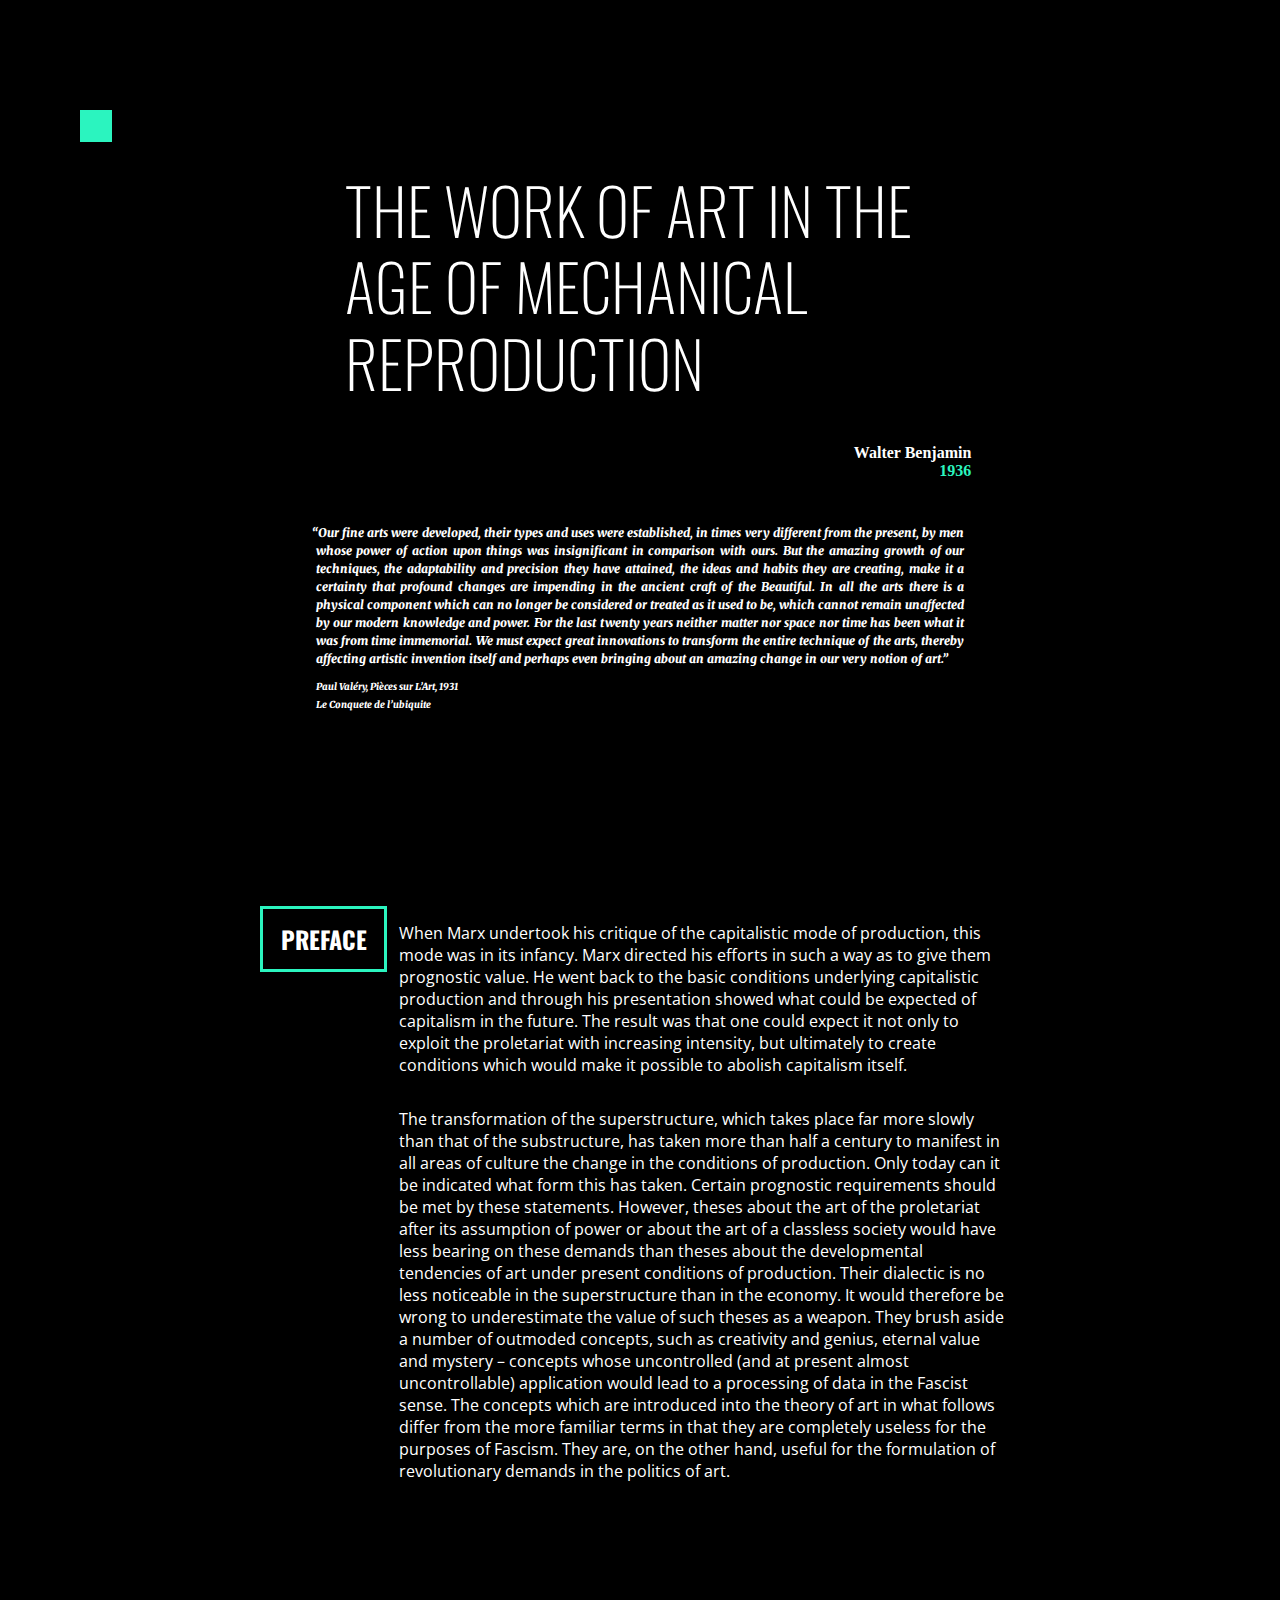
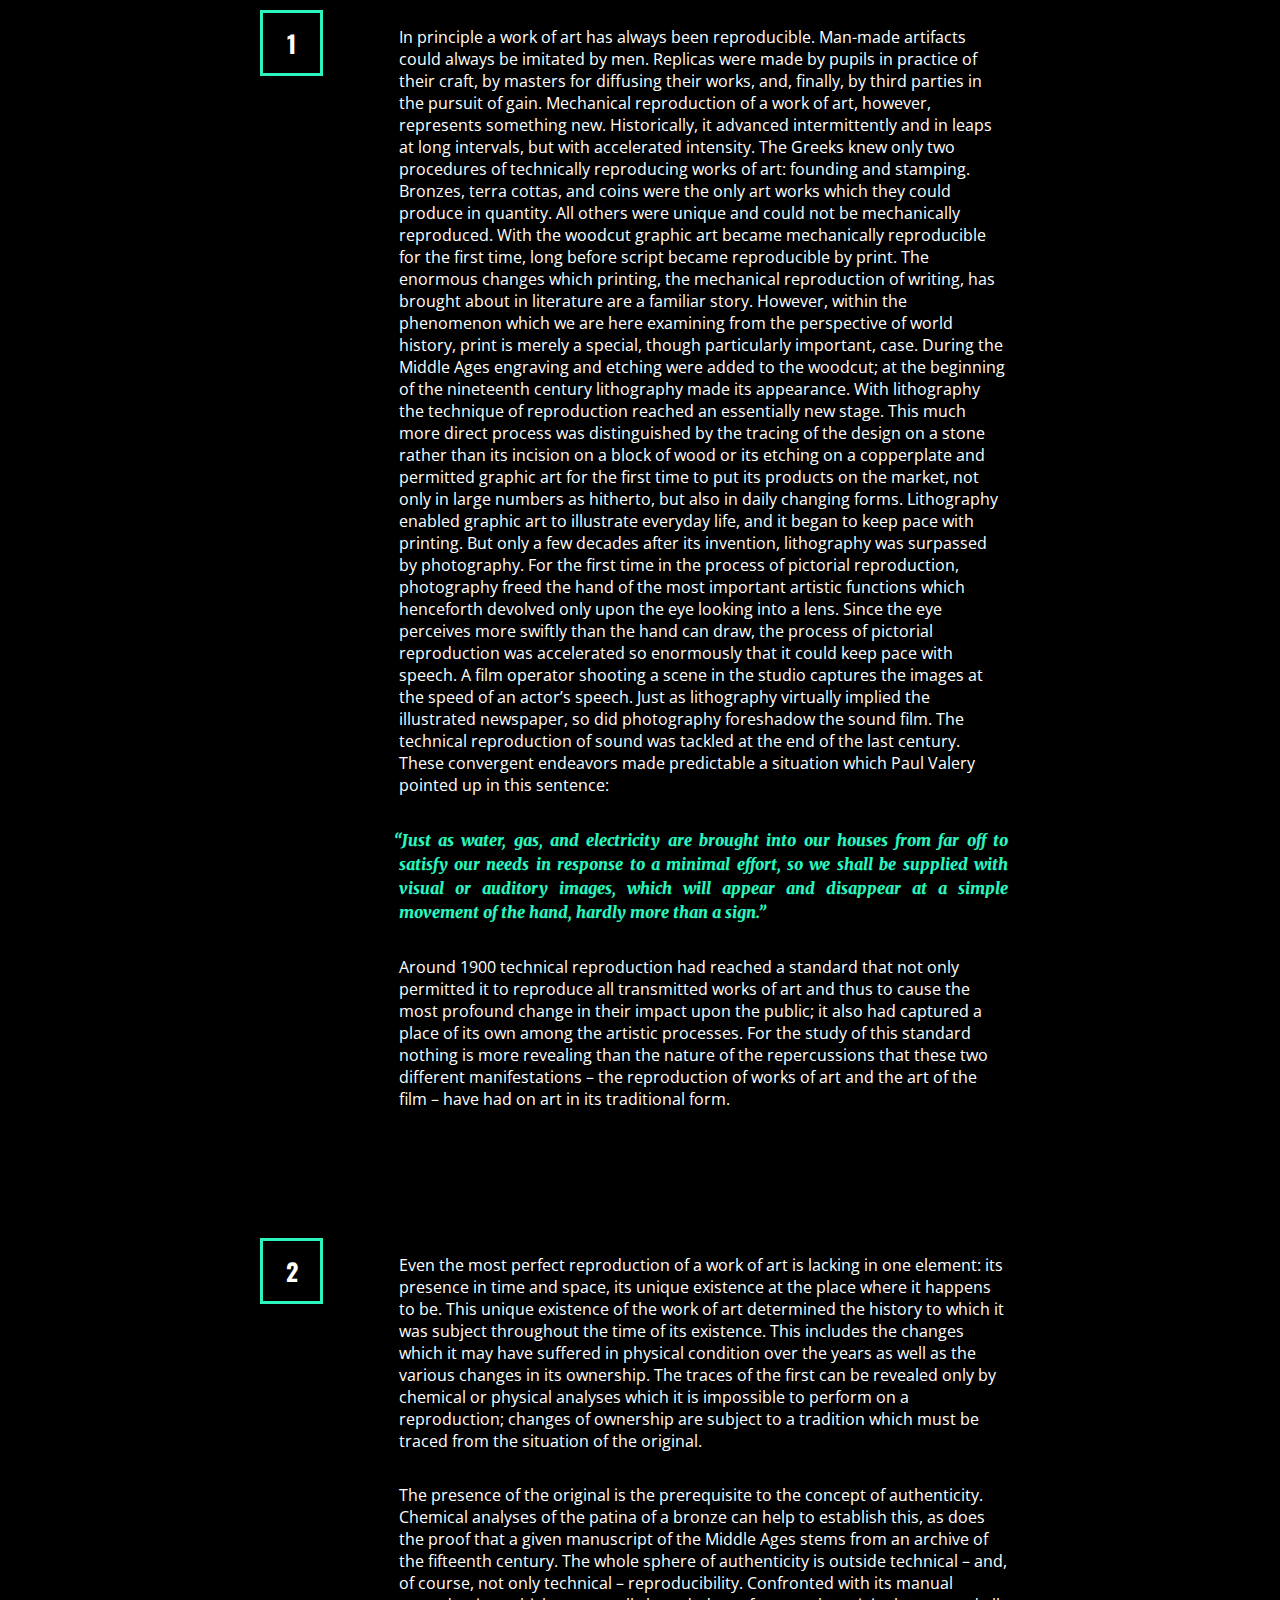
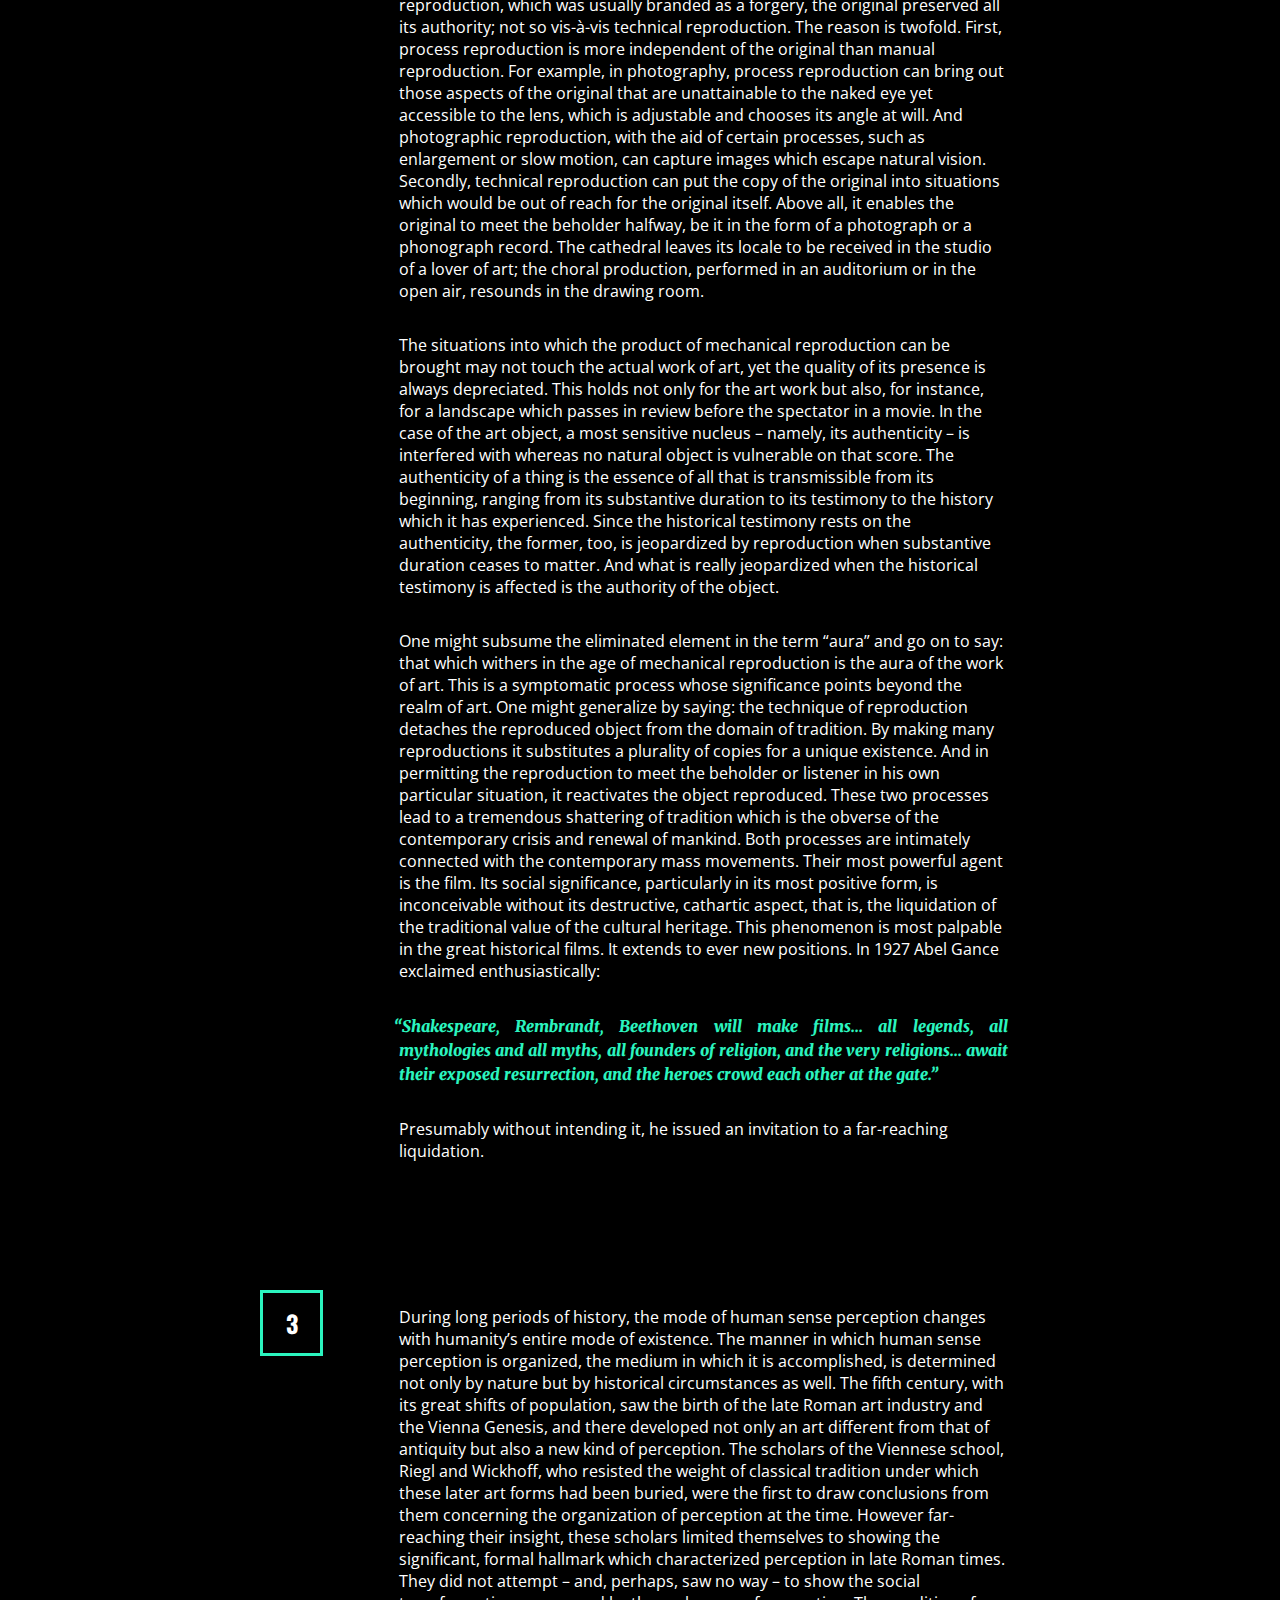
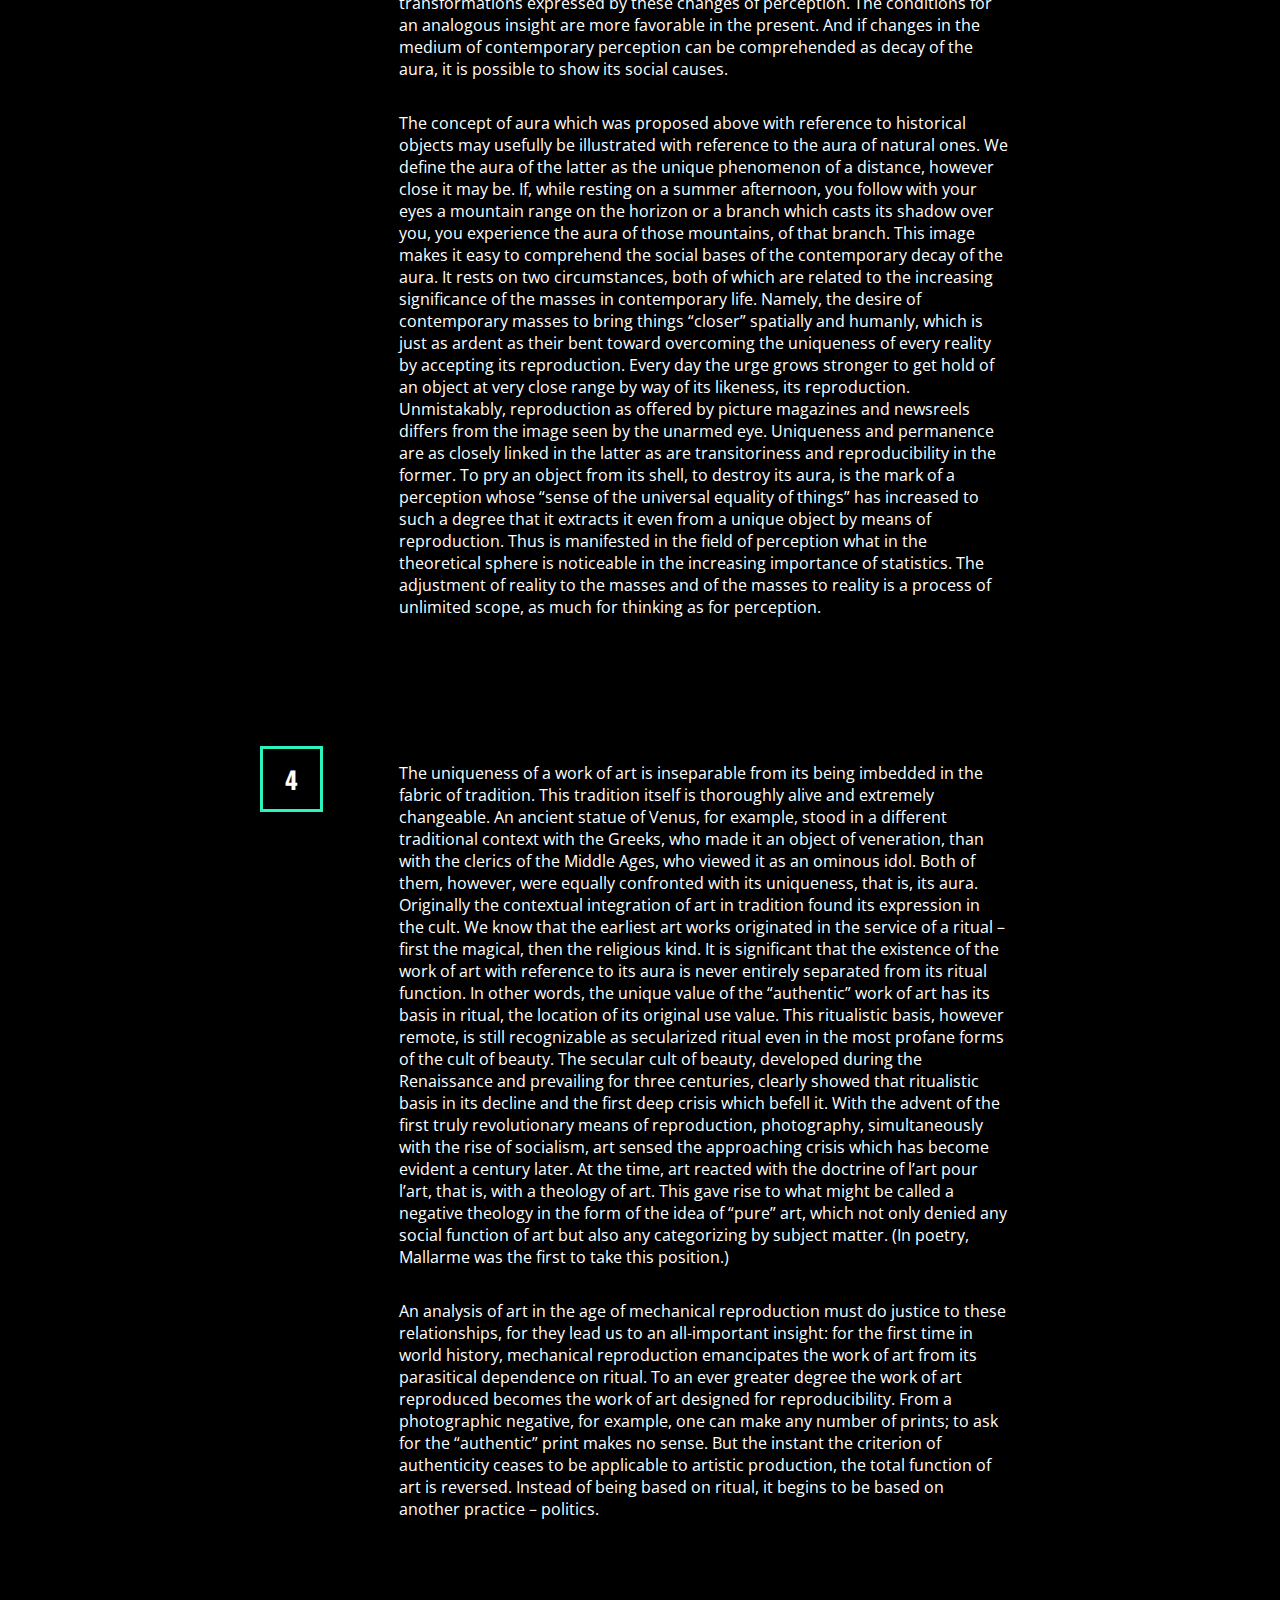
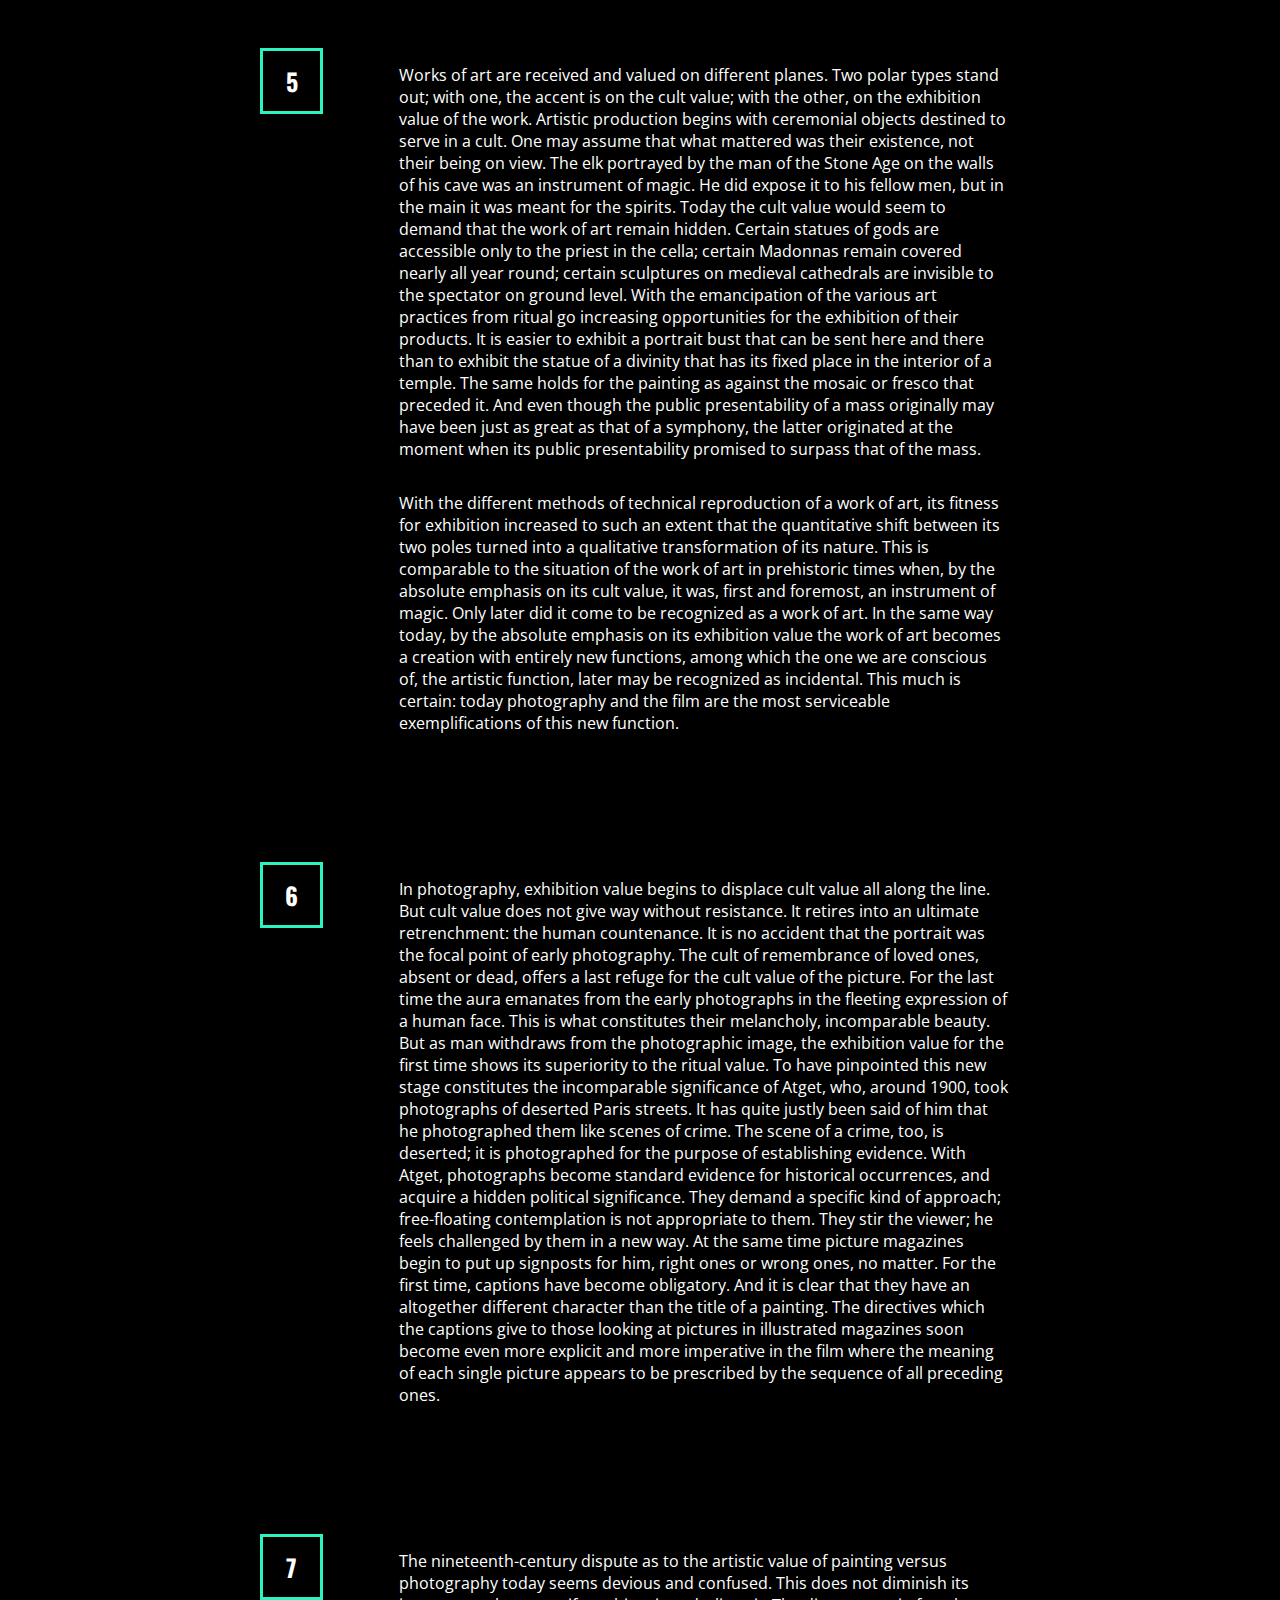
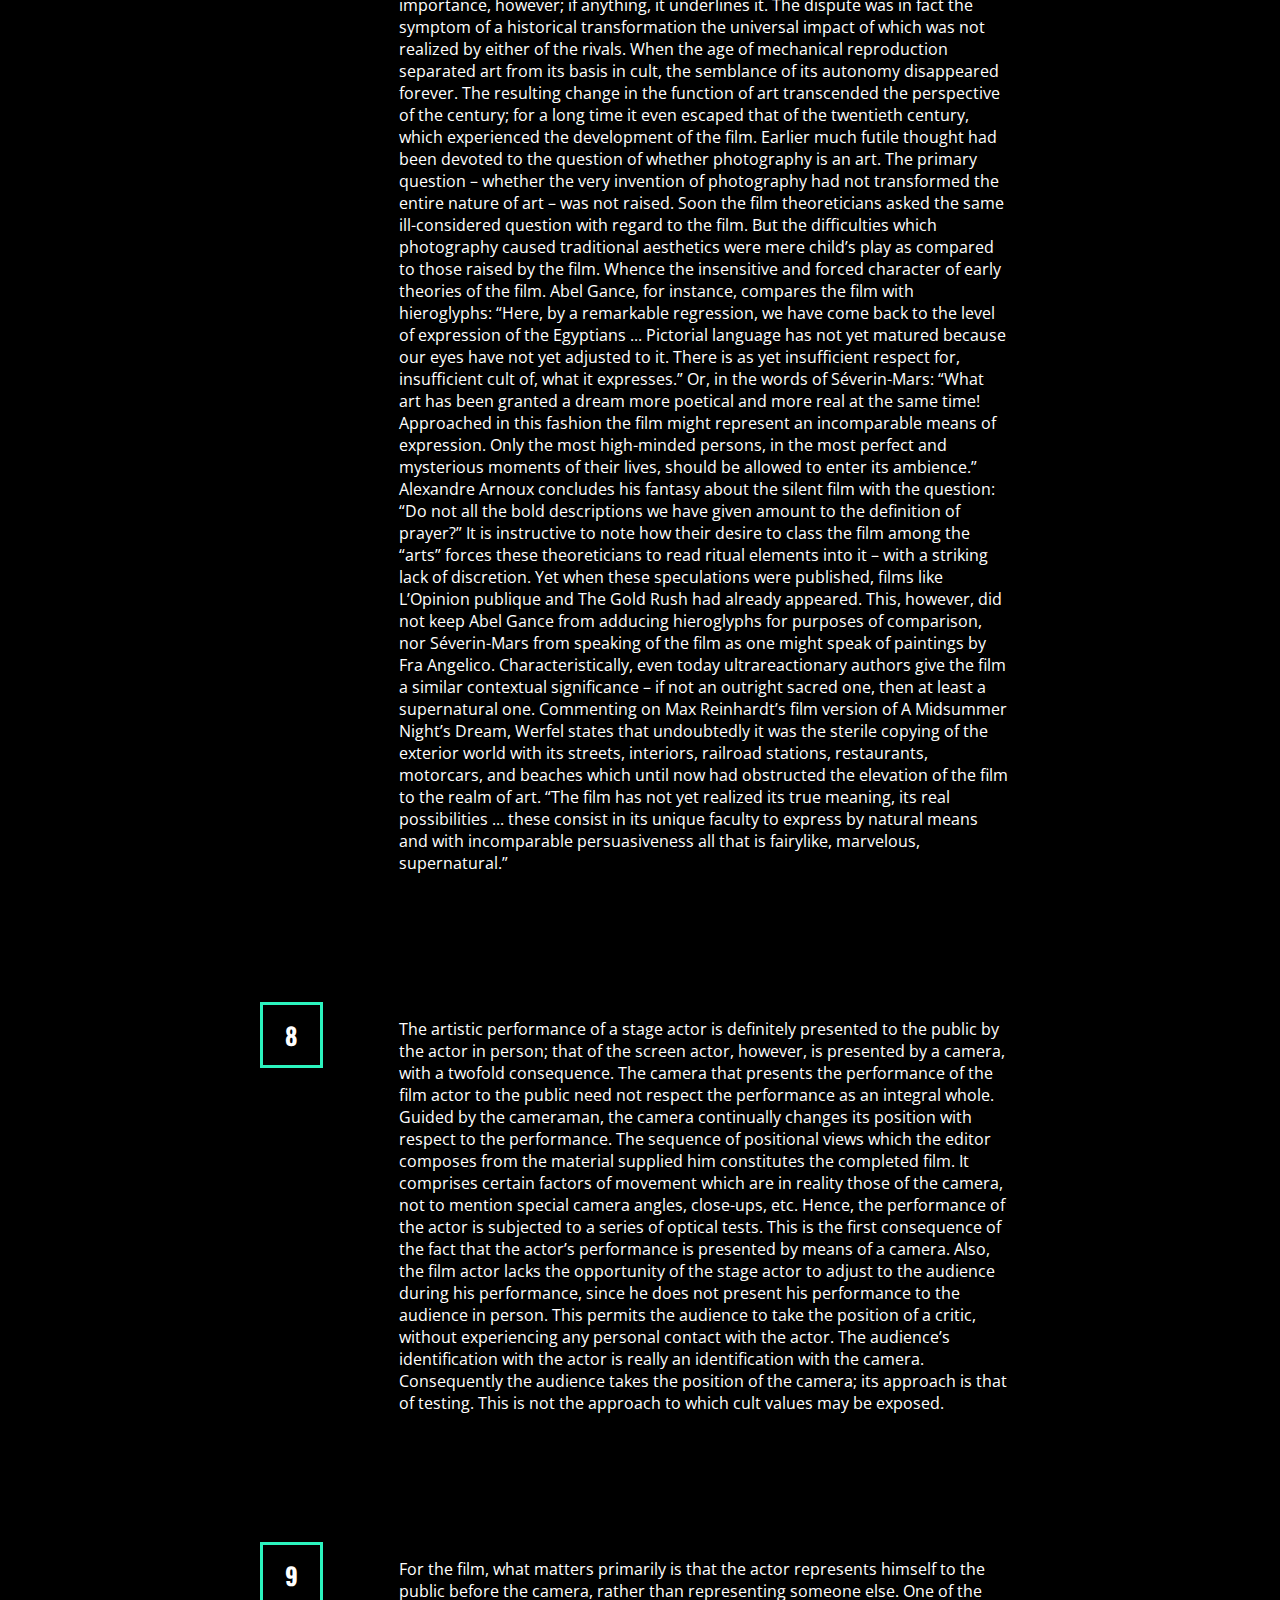
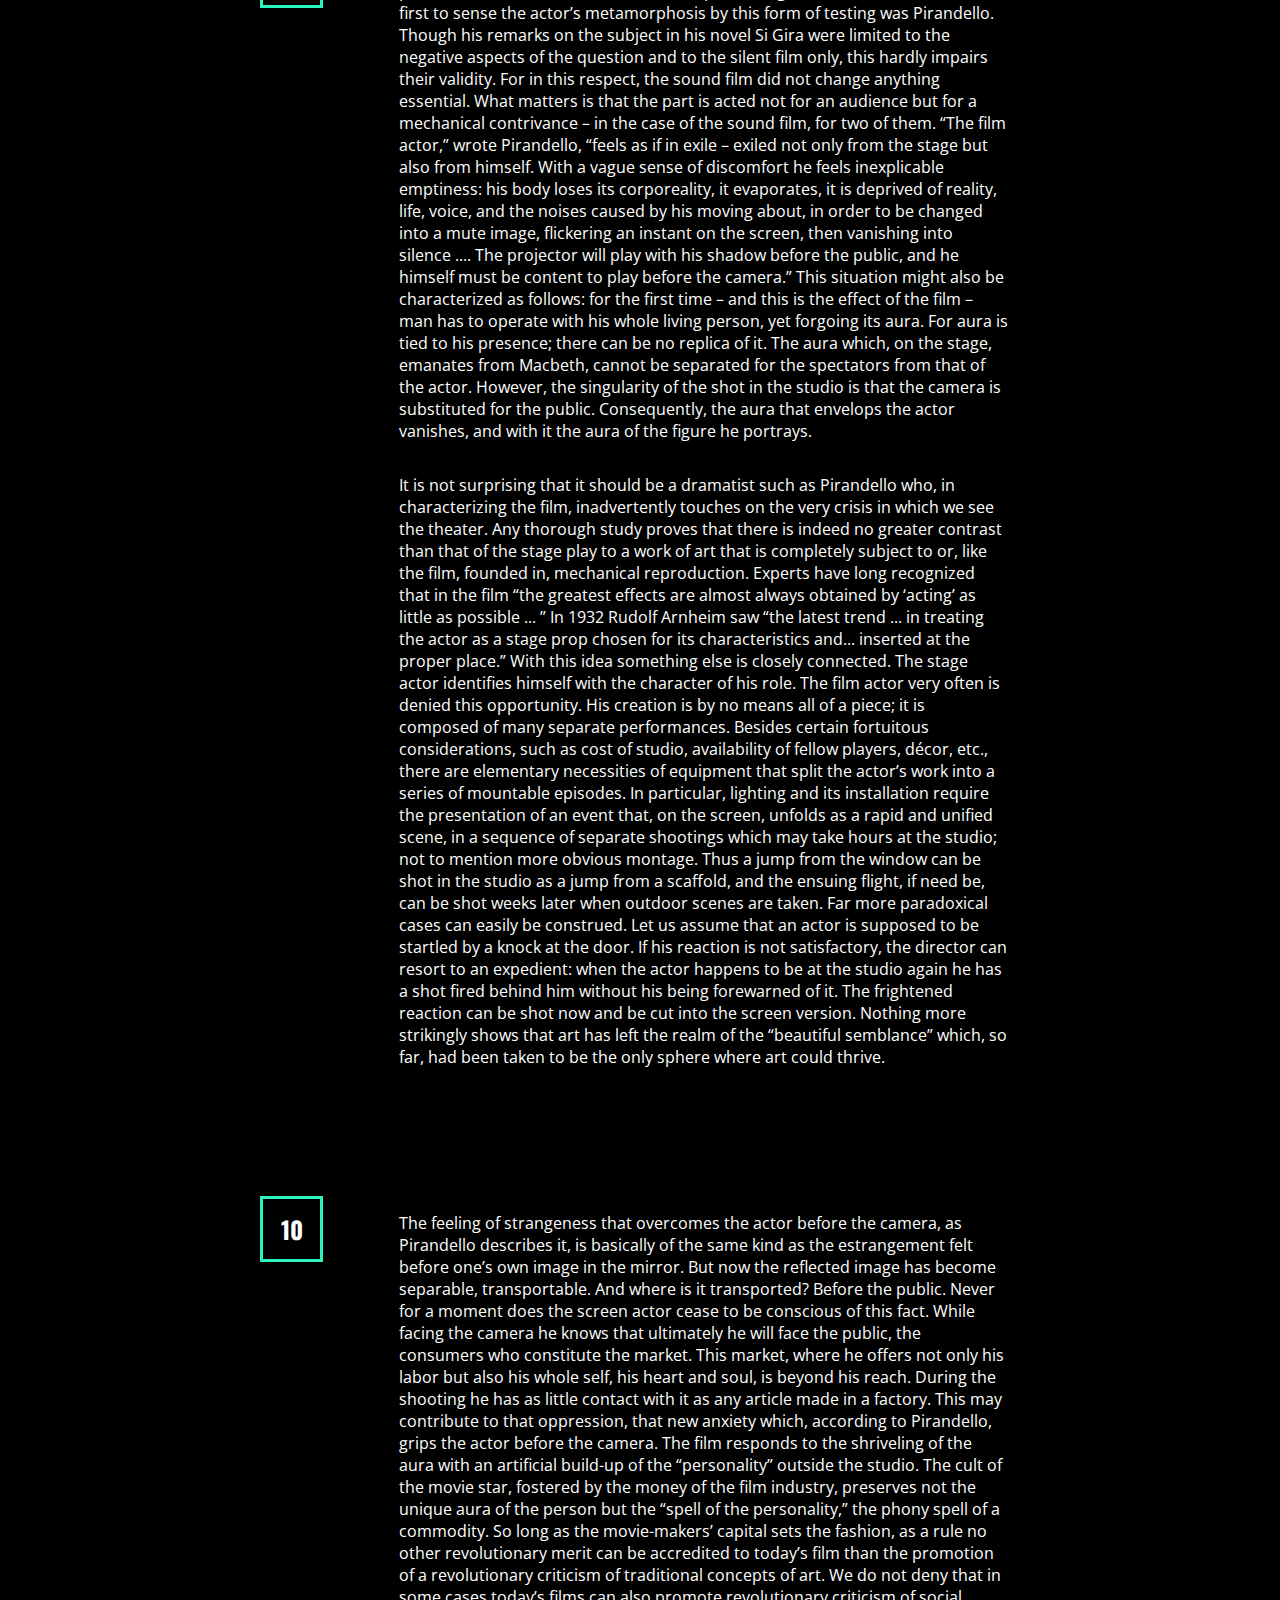
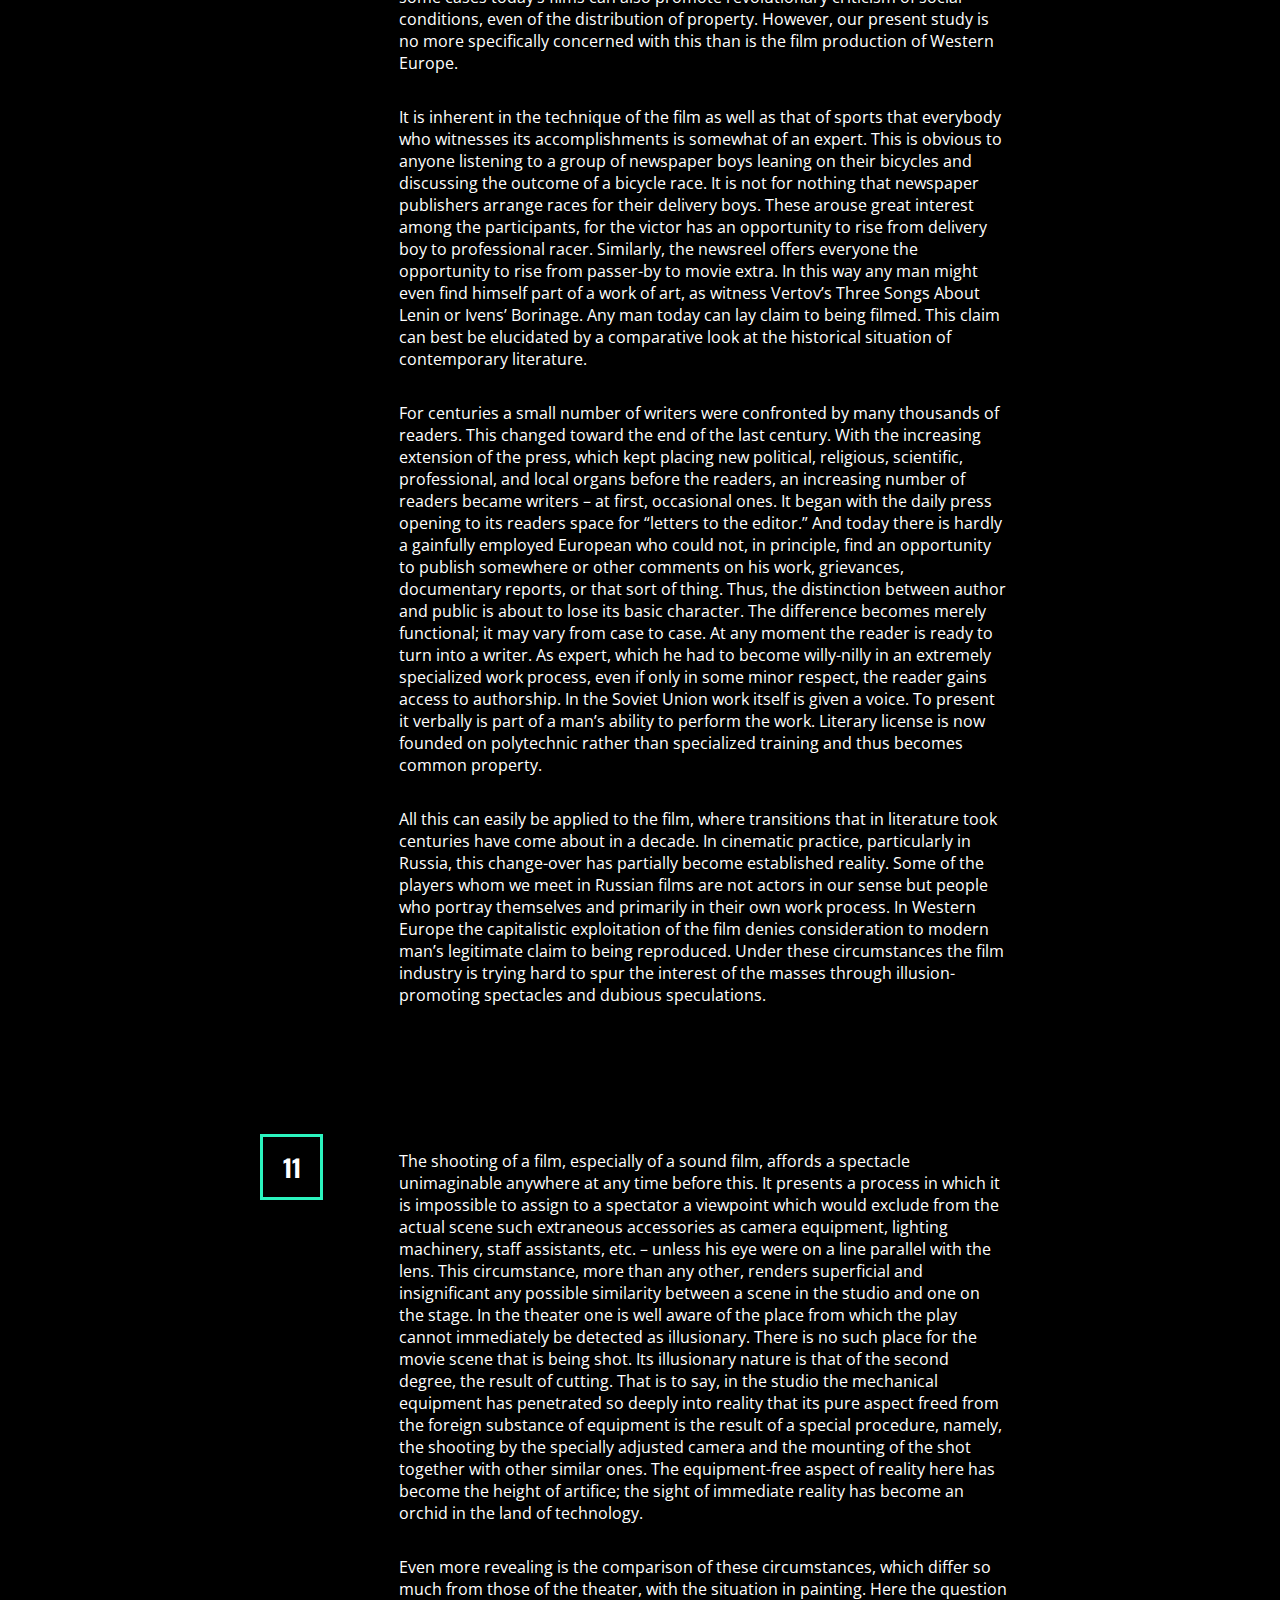
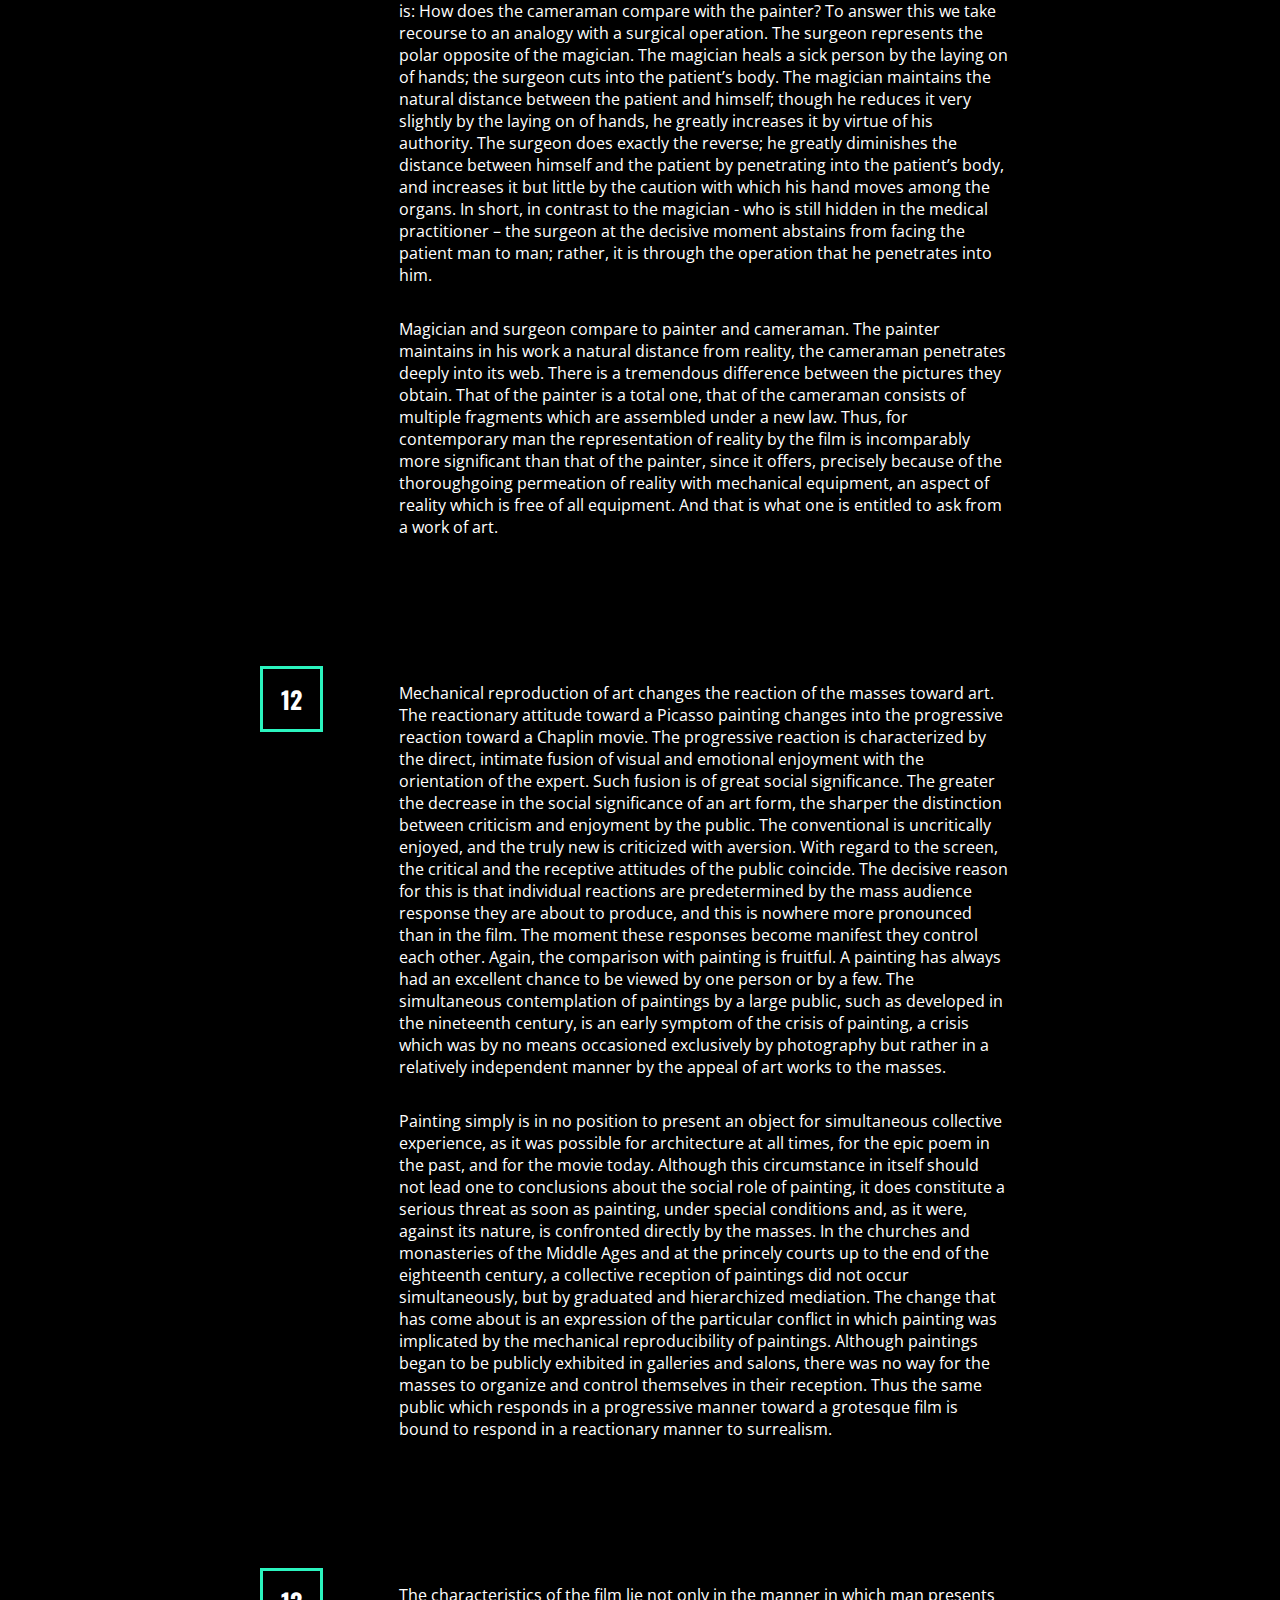
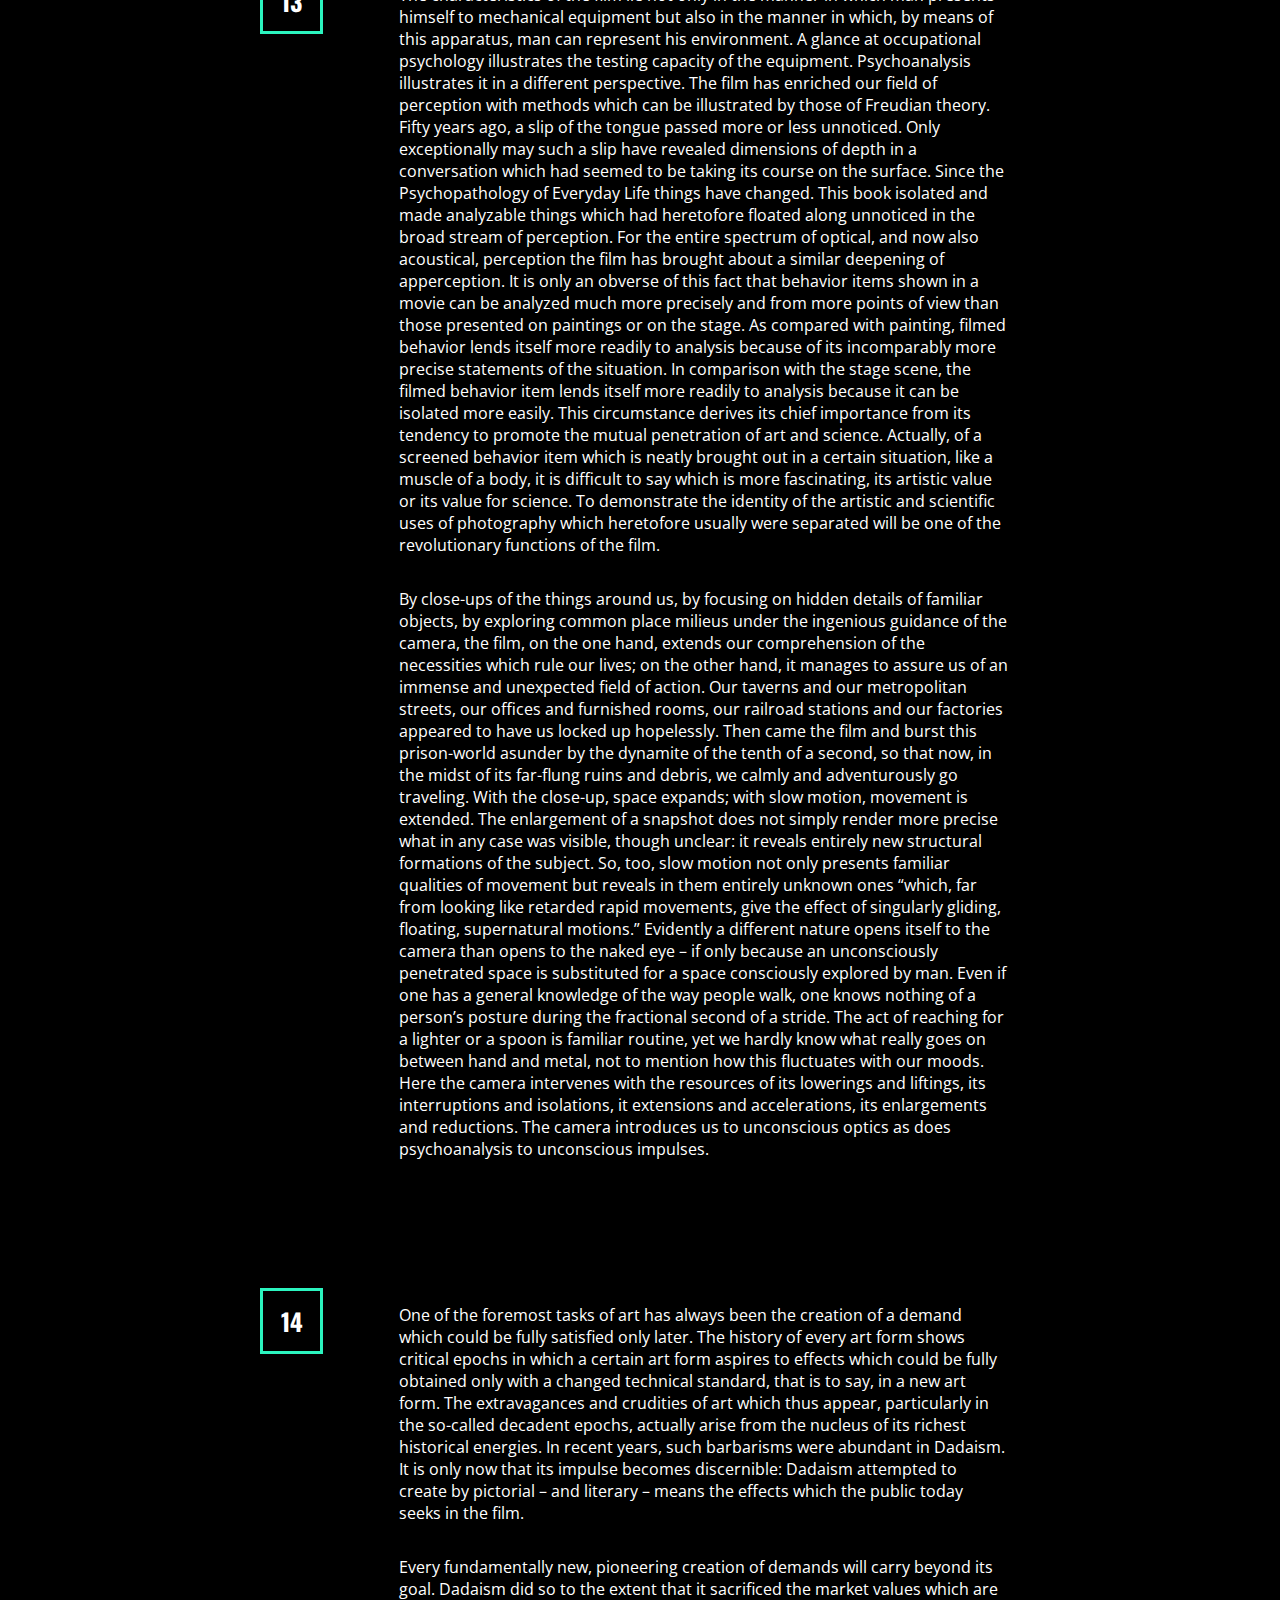
==== commit 2a543f0f: "Revert "Simple Web ZMM"" ====
--- a/simple-web/index.html
+++ b/simple-web/index.html
@@ -2,72 +2,63 @@
 <html>
 
   <head>
-
-  <meta charset="utf-8" />
-  <meta name="viewport" content="width=device-width, initial-scale=1">
-
-  <title>Simple Web Typesetting</title>
-
-  <link href="simple-type.css" rel="stylesheet" type="text/css" />
-  <style>
-  .dropbtn {
-      background-color: #2bf4bf ;
-      color: white;
-      padding: 16px;
-      font-size: 1px;
-      border: none;
-      cursor: pointer;
-  }
-
-  .dropbtn:hover, .dropbtn:focus {
-      background-color: Wwhite;
-  }
-
-  .dropdown {
-      float: right;
-      position: fixed;
-      display: inline-block;
-      padding-left: 5em;
-      width: 1px;
-      
-  }
-
-  .dropdown-content {
-      display: none;
-      position: absolute;
-      min-width: 1px;
-      overflow: auto;
-      z-index: 1;
-      padding-left: 5px;
-  }
-
-  .dropdown-content a {
-      color: white;
-      padding: 0.5px 1px;
-      text-decoration: none;
-      display: block;
-      font-family:"Open Sans"; sans-serif;
-
-  }
-
-  .dropdown a:hover {background-color: #f1f1f1}
-
-  .show {display:block;}
-  </style>
+<style>
+.dropbtn {
+    background-color: #2bf4bf ;
+    color: white;
+    padding: 16px;
+    font-size: 1px;
+    border: none;
+    cursor: pointer;
+}
+
+.dropbtn:hover, .dropbtn:focus {
+    background-color: white;
+}
+
+.dropdown {
+    float: right;
+    position: fixed;
+    display: inline-block;
+    padding-left: 5em;
+    width: 1px;
+    
+}
+
+.dropdown-content {
+    display: none;
+    position: absolute;
+    min-width: .01px;
+    overflow: auto;
+    right: 1px;
+    z-index: 1;
+    padding-left: 16px;
+}
+
+.dropdown-content a {
+    color: white;
+    padding: 12px 6px;
+    text-decoration: none;
+    display: block;
+    font-family:"Open Sans"; sans-serif;
+
+}
+
+.dropdown a:hover {background-color: #f1f1f1}
+
+.show {display:block;}
+</style>
 </head>
-
-    
-   
-  <body bgcolor="#000000">
-
-  <h2>Aligned Dropdown Content</h2>
+<body>
+
+<h2>Aligned Dropdown Content</h2>
 <p>Use <strong>float: left</strong> on the dropdown class to float the dropdown menu to the right, and <strong>left:0</strong> on the dropdown-content if you want the dropdown content to go from right to left.</p>
 
 <div class="dropdown">
 <button onclick="myFunction()" class="dropbtn"></button>
   <div id="myDropdown" class="dropdown-content">
-    <a href="#home">H</a>
-    <a href="#Preface">P</a>
+    <a href="#home">Home</a>
+    <a href="#Preface">Preface</a>
     <a href="#1">1</a>
     <a href="#2">2</a>
     <a href="#3">3</a>
@@ -83,286 +74,10 @@
     <a href="#13">13</a>
     <a href="#14">14</a>
     <a href="#14">15</a>
-    <a href="#Epilogue">E</a>
+    <a href="#Epilogue">Epilogue</a>
     
   </div>
 </div>
-
-  <div class="wrapper">
-    <!-- https://www.marxists.org/reference/subject/philosophy/works/ge/benjamin.htm -->
-    <article>
-      <header class="row">
-      <a name="home">
-        <h1 class="col-2 col-10">The Work of Art in the Age of Mechanical Reproduction</h1>
-        </a>
-        <p class="col-offset-1 col-10">Walter Benjamin</p>
-        <p class="green col-offset-1 col-10">1936</p>
-      </header>
-<div class="row">
-      <blockquote class="white col-offset-1 col-10">
-        “Our fine arts were developed, their types and uses were established, in times very different from the present, by men whose power of action upon things was insignificant in comparison with ours. But the amazing growth of our techniques, the adaptability and precision they have attained, the ideas and habits they are creating, make it a certainty that profound changes are impending in the ancient craft of the Beautiful. In all the arts there is a physical component which can no longer be considered or treated as it used to be, which cannot remain unaffected by our modern knowledge and power. For the last twenty years neither matter nor space nor time has been what it was from time immemorial. We must expect great innovations to transform the entire technique of the arts, thereby affecting artistic invention itself and perhaps even bringing about an amazing change in our very notion of art.”
-        <p>Paul Valéry, <cite>Pièces sur L’Art</cite>, 1931</p>
-        <p>Le Conquete de l’ubiquite</p>
-      </blockquote>
-  </div>
-  </article>
-  
-  <a name="Preface">
-      <div class="jumbotron imageone"></div>
-      </a>
-  
-  <article>
-      <section class="row">
-        <p class="col-1 col-offset-2 col-10">
-          When Marx undertook his critique of the capitalistic mode of production, this mode was in its infancy. Marx directed his efforts in such a way as to give them prognostic value. He went back to the basic conditions underlying capitalistic production and through his presentation showed what could be expected of capitalism in the future. The result was that one could expect it not only to exploit the proletariat with increasing intensity, but ultimately to create conditions which would make it possible to abolish capitalism itself.
-        </p>
-        <p class="col-1 col-offset-2 col-10">
-          The transformation of the superstructure, which takes place far more slowly than that of the substructure, has taken more than half a century to manifest in all areas of culture the change in the conditions of production. Only today can it be indicated what form this has taken. Certain prognostic requirements should be met by these statements. However, theses about the art of the proletariat after its assumption of power or about the art of a classless society would have less bearing on these demands than theses about the developmental tendencies of art under present conditions of production. Their dialectic is no less noticeable in the superstructure than in the economy. It would therefore be wrong to underestimate the value of such theses as a weapon. They brush aside a number of outmoded concepts, such as creativity and genius, eternal value and mystery – concepts whose uncontrolled (and at present almost uncontrollable) application would lead to a processing of data in the Fascist sense. The concepts which are introduced into the theory of art in what follows differ from the more familiar terms in that they are completely useless for the purposes of Fascism. They are, on the other hand, useful for the formulation of revolutionary demands in the politics of art.
-        </p>
-      </section>
-
-      <a name="1">
-      <section class="row">
-      <h2 class="col-1">1</h2>
-      </a>
-        <p class="col-1 col-offset-1 col-10">
-          In principle a work of art has always been reproducible. Man-made artifacts could always be imitated by men. Replicas were made by pupils in practice of their craft, by masters for diffusing their works, and, finally, by third parties in the pursuit of gain. Mechanical reproduction of a work of art, however, represents something new. Historically, it advanced intermittently and in leaps at long intervals, but with accelerated intensity. The Greeks knew only two procedures of technically reproducing works of art: founding and stamping. Bronzes, terra cottas, and coins were the only art works which they could produce in quantity. All others were unique and could not be mechanically reproduced. With the woodcut graphic art became mechanically reproducible for the first time, long before script became reproducible by print. The enormous changes which printing, the mechanical reproduction of writing, has brought about in literature are a familiar story. However, within the phenomenon which we are here examining from the perspective of world history, print is merely a special, though particularly important, case. During the Middle Ages engraving and etching were added to the woodcut; at the beginning of the nineteenth century lithography made its appearance. With lithography the technique of reproduction reached an essentially new stage. This much more direct process was distinguished by the tracing of the design on a stone rather than its incision on a block of wood or its etching on a copperplate and permitted graphic art for the first time to put its products on the market, not only in large numbers as hitherto, but also in daily changing forms. Lithography enabled graphic art to illustrate everyday life, and it began to keep pace with printing. But only a few decades after its invention, lithography was surpassed by photography. For the first time in the process of pictorial reproduction, photography freed the hand of the most important artistic functions which henceforth devolved only upon the eye looking into a lens. Since the eye perceives more swiftly than the hand can draw, the process of pictorial reproduction was accelerated so enormously that it could keep pace with speech. A film operator shooting a scene in the studio captures the images at the speed of an actor’s speech. Just as lithography virtually implied the illustrated newspaper, so did photography foreshadow the sound film. The technical reproduction of sound was tackled at the end of the last century. These convergent endeavors made predictable a situation which Paul Valery pointed up in this sentence:
-        </p>
-
-        <blockquote class="col-1 col-offset-2 col-10">
-          “Just as water, gas, and electricity are brought into our houses from far off to satisfy our needs in response to a minimal effort, so we shall be supplied with visual or auditory images, which will appear and disappear at a simple movement of the hand, hardly more than a sign.”
-        </blockquote>
-        <p class="col-1 col-offset-2 col-10">
-          Around 1900 technical reproduction had reached a standard that not only permitted it to reproduce all transmitted works of art and thus to cause the most profound change in their impact upon the public; it also had captured a place of its own among the artistic processes. For the study of this standard nothing is more revealing than the nature of the repercussions that these two different manifestations – the reproduction of works of art and the art of the film – have had on art in its traditional form.
-        </p>
-      </section>
-
-      <a name="2">
-      <section class="row">
-        <h2 class="col-1">2</h2> 
-        </a>
-        <p class="col-1 col-offset-1 col-10">
-          Even the most perfect reproduction of a work of art is lacking in one element: its presence in time and space, its unique existence at the place where it happens to be. This unique existence of the work of art determined the history to which it was subject throughout the time of its existence. This includes the changes which it may have suffered in physical condition over the years as well as the various changes in its ownership. The traces of the first can be revealed only by chemical or physical analyses which it is impossible to perform on a reproduction; changes of ownership are subject to a tradition which must be traced from the situation of the original.
-        </p>
-        <p class="col-1 col-offset-2 col-10">
-          The presence of the original is the prerequisite to the concept of authenticity. Chemical analyses of the patina of a bronze can help to establish this, as does the proof that a given manuscript of the Middle Ages stems from an archive of the fifteenth century. The whole sphere of authenticity is outside technical – and, of course, not only technical – reproducibility. Confronted with its manual reproduction, which was usually branded as a forgery, the original preserved all its authority; not so vis-à-vis technical reproduction. The reason is twofold. First, process reproduction is more independent of the original than manual reproduction. For example, in photography, process reproduction can bring out those aspects of the original that are unattainable to the naked eye yet accessible to the lens, which is adjustable and chooses its angle at will. And photographic reproduction, with the aid of certain processes, such as enlargement or slow motion, can capture images which escape natural vision. Secondly, technical reproduction can put the copy of the original into situations which would be out of reach for the original itself. Above all, it enables the original to meet the beholder halfway, be it in the form of a photograph or a phonograph record. The cathedral leaves its locale to be received in the studio of a lover of art; the choral production, performed in an auditorium or in the open air, resounds in the drawing room.
-        </p>
-        <p class="col-1 col-offset-2 col-10">
-          The situations into which the product of mechanical reproduction can be brought may not touch the actual work of art, yet the quality of its presence is always depreciated. This holds not only for the art work but also, for instance, for a landscape which passes in review before the spectator in a movie. In the case of the art object, a most sensitive nucleus – namely, its authenticity – is interfered with whereas no natural object is vulnerable on that score. The authenticity of a thing is the essence of all that is transmissible from its beginning, ranging from its substantive duration to its testimony to the history which it has experienced. Since the historical testimony rests on the authenticity, the former, too, is jeopardized by reproduction when substantive duration ceases to matter. And what is really jeopardized when the historical testimony is affected is the authority of the object.
-        </p>
-        <p class="col-1 col-offset-2 col-10">
-          One might subsume the eliminated element in the term “aura” and go on to say: that which withers in the age of mechanical reproduction is the aura of the work of art. This is a symptomatic process whose significance points beyond the realm of art. One might generalize by saying: the technique of reproduction detaches the reproduced object from the domain of tradition. By making many reproductions it substitutes a plurality of copies for a unique existence. And in permitting the reproduction to meet the beholder or listener in his own particular situation, it reactivates the object reproduced. These two processes lead to a tremendous shattering of tradition which is the obverse of the contemporary crisis and renewal of mankind. Both processes are intimately connected with the contemporary mass movements. Their most powerful agent is the film. Its social significance, particularly in its most positive form, is inconceivable without its destructive, cathartic aspect, that is, the liquidation of the traditional value of the cultural heritage. This phenomenon is most palpable in the great historical films. It extends to ever new positions. In 1927 Abel Gance exclaimed enthusiastically:
-        </p>
-        <blockquote class="col-1 col-offset-2 col-10">
-          “Shakespeare, Rembrandt, Beethoven will make films... all legends, all mythologies and all myths, all founders of religion, and the very religions... await their exposed resurrection, and the heroes crowd each other at the gate.”
-        </blockquote>
-        <p class="col-1 col-offset-2 col-10">
-          Presumably without intending it, he issued an invitation to a far-reaching liquidation.
-        </p>
-      </section>
-
-     <a name="3">
-      <section class="row">
-      </a>
-        <h2 class="col-1">3</h2>
-        <p class="col-1 col-offset-1 col-10">
-          During long periods of history, the mode of human sense perception changes with humanity’s entire mode of existence. The manner in which human sense perception is organized, the medium in which it is accomplished, is determined not only by nature but by historical circumstances as well. The fifth century, with its great shifts of population, saw the birth of the late Roman art industry and the Vienna Genesis, and there developed not only an art different from that of antiquity but also a new kind of perception. The scholars of the Viennese school, Riegl and Wickhoff, who resisted the weight of classical tradition under which these later art forms had been buried, were the first to draw conclusions from them concerning the organization of perception at the time. However far-reaching their insight, these scholars limited themselves to showing the significant, formal hallmark which characterized perception in late Roman times. They did not attempt – and, perhaps, saw no way – to show the social transformations expressed by these changes of perception. The conditions for an analogous insight are more favorable in the present. And if changes in the medium of contemporary perception can be comprehended as decay of the aura, it is possible to show its social causes.
-        </p>
-        <p class="col-1 col-offset-2 col-10">
-          The concept of aura which was proposed above with reference to historical objects may usefully be illustrated with reference to the aura of natural ones. We define the aura of the latter as the unique phenomenon of a distance, however close it may be. If, while resting on a summer afternoon, you follow with your eyes a mountain range on the horizon or a branch which casts its shadow over you, you experience the aura of those mountains, of that branch. This image makes it easy to comprehend the social bases of the contemporary decay of the aura. It rests on two circumstances, both of which are related to the increasing significance of the masses in contemporary life. Namely, the desire of contemporary masses to bring things “closer” spatially and humanly, which is just as ardent as their bent toward overcoming the uniqueness of every reality by accepting its reproduction. Every day the urge grows stronger to get hold of an object at very close range by way of its likeness, its reproduction. Unmistakably, reproduction as offered by picture magazines and newsreels differs from the image seen by the unarmed eye. Uniqueness and permanence are as closely linked in the latter as are transitoriness and reproducibility in the former. To pry an object from its shell, to destroy its aura, is the mark of a perception whose “sense of the universal equality of things” has increased to such a degree that it extracts it even from a unique object by means of reproduction. Thus is manifested in the field of perception what in the theoretical sphere is noticeable in the increasing importance of statistics. The adjustment of reality to the masses and of the masses to reality is a process of unlimited scope, as much for thinking as for perception.
-        </p>
-      </section>
-
-     <a name="4">
-      <section class="row">
-        <h2 class="col-1">4</h2>
-        </a>
-        <p class="col-1 col-offset-1 col-10">
-          The uniqueness of a work of art is inseparable from its being imbedded in the fabric of tradition. This tradition itself is thoroughly alive and extremely changeable. An ancient statue of Venus, for example, stood in a different traditional context with the Greeks, who made it an object of veneration, than with the clerics of the Middle Ages, who viewed it as an ominous idol. Both of them, however, were equally confronted with its uniqueness, that is, its aura. Originally the contextual integration of art in tradition found its expression in the cult. We know that the earliest art works originated in the service of a ritual – first the magical, then the religious kind. It is significant that the existence of the work of art with reference to its aura is never entirely separated from its ritual function. In other words, the unique value of the “authentic” work of art has its basis in ritual, the location of its original use value. This ritualistic basis, however remote, is still recognizable as secularized ritual even in the most profane forms of the cult of beauty. The secular cult of beauty, developed during the Renaissance and prevailing for three centuries, clearly showed that ritualistic basis in its decline and the first deep crisis which befell it. With the advent of the first truly revolutionary means of reproduction, photography, simultaneously with the rise of socialism, art sensed the approaching crisis which has become evident a century later. At the time, art reacted with the doctrine of l’art pour l’art, that is, with a theology of art. This gave rise to what might be called a negative theology in the form of the idea of “pure” art, which not only denied any social function of art but also any categorizing by subject matter. (In poetry, Mallarme was the first to take this position.)
-        </p>
-        <p class="col-1 col-offset-2 col-10">
-          An analysis of art in the age of mechanical reproduction must do justice to these relationships, for they lead us to an all-important insight: for the first time in world history, mechanical reproduction emancipates the work of art from its parasitical dependence on ritual. To an ever greater degree the work of art reproduced becomes the work of art designed for reproducibility. From a photographic negative, for example, one can make any number of prints; to ask for the “authentic” print makes no sense. But the instant the criterion of authenticity ceases to be applicable to artistic production, the total function of art is reversed. Instead of being based on ritual, it begins to be based on another practice – politics.
-        </p>
-      </section>
-
-      <a name="5">
-      <section class="row">
-        <h2 class="col-1">5</h2>
-        </a>
-        <p class="col-1 col-offset-1 col-10">
-          Works of art are received and valued on different planes. Two polar types stand out; with one, the accent is on the cult value; with the other, on the exhibition value of the work. Artistic production begins with ceremonial objects destined to serve in a cult. One may assume that what mattered was their existence, not their being on view. The elk portrayed by the man of the Stone Age on the walls of his cave was an instrument of magic. He did expose it to his fellow men, but in the main it was meant for the spirits. Today the cult value would seem to demand that the work of art remain hidden. Certain statues of gods are accessible only to the priest in the cella; certain Madonnas remain covered nearly all year round; certain sculptures on medieval cathedrals are invisible to the spectator on ground level. With the emancipation of the various art practices from ritual go increasing opportunities for the exhibition of their products. It is easier to exhibit a portrait bust that can be sent here and there than to exhibit the statue of a divinity that has its fixed place in the interior of a temple. The same holds for the painting as against the mosaic or fresco that preceded it. And even though the public presentability of a mass originally may have been just as great as that of a symphony, the latter originated at the moment when its public presentability promised to surpass that of the mass.
-        </p>
-        <p class="col-1 col-offset-2 col-10">
-          With the different methods of technical reproduction of a work of art, its fitness for exhibition increased to such an extent that the quantitative shift between its two poles turned into a qualitative transformation of its nature. This is comparable to the situation of the work of art in prehistoric times when, by the absolute emphasis on its cult value, it was, first and foremost, an instrument of magic. Only later did it come to be recognized as a work of art. In the same way today, by the absolute emphasis on its exhibition value the work of art becomes a creation with entirely new functions, among which the one we are conscious of, the artistic function, later may be recognized as incidental. This much is certain: today photography and the film are the most serviceable exemplifications of this new function.
-        </p>
-      </section>
-
-      <a name="6">
-      <section class="row">
-        <h2 class="col-1">6</h2>
-        </a>
-        <p class="col-1 col-offset-1 col-10">
-          In photography, exhibition value begins to displace cult value all along the line. But cult value does not give way without resistance. It retires into an ultimate retrenchment: the human countenance. It is no accident that the portrait was the focal point of early photography. The cult of remembrance of loved ones, absent or dead, offers a last refuge for the cult value of the picture. For the last time the aura emanates from the early photographs in the fleeting expression of a human face. This is what constitutes their melancholy, incomparable beauty. But as man withdraws from the photographic image, the exhibition value for the first time shows its superiority to the ritual value. To have pinpointed this new stage constitutes the incomparable significance of Atget, who, around 1900, took photographs of deserted Paris streets. It has quite justly been said of him that he photographed them like scenes of crime. The scene of a crime, too, is deserted; it is photographed for the purpose of establishing evidence. With Atget, photographs become standard evidence for historical occurrences, and acquire a hidden political significance. They demand a specific kind of approach; free-floating contemplation is not appropriate to them. They stir the viewer; he feels challenged by them in a new way. At the same time picture magazines begin to put up signposts for him, right ones or wrong ones, no matter. For the first time, captions have become obligatory. And it is clear that they have an altogether different character than the title of a painting. The directives which the captions give to those looking at pictures in illustrated magazines soon become even more explicit and more imperative in the film where the meaning of each single picture appears to be prescribed by the sequence of all preceding ones.
-        </p>
-      </section>
-
-      <a name="7">
-      <section class="row">
-        <h2 class="col-1">7</h2>
-        </a>
-        <p class="col-1 col-offset-1 col-10">
-          The nineteenth-century dispute as to the artistic value of painting versus photography today seems devious and confused. This does not diminish its importance, however; if anything, it underlines it. The dispute was in fact the symptom of a historical transformation the universal impact of which was not realized by either of the rivals. When the age of mechanical reproduction separated art from its basis in cult, the semblance of its autonomy disappeared forever. The resulting change in the function of art transcended the perspective of the century; for a long time it even escaped that of the twentieth century, which experienced the development of the film. Earlier much futile thought had been devoted to the question of whether photography is an art. The primary question – whether the very invention of photography had not transformed the entire nature of art – was not raised. Soon the film theoreticians asked the same ill-considered question with regard to the film. But the difficulties which photography caused traditional aesthetics were mere child’s play as compared to those raised by the film. Whence the insensitive and forced character of early theories of the film. Abel Gance, for instance, compares the film with hieroglyphs: “Here, by a remarkable regression, we have come back to the level of expression of the Egyptians ... Pictorial language has not yet matured because our eyes have not yet adjusted to it. There is as yet insufficient respect for, insufficient cult of, what it expresses.” Or, in the words of Séverin-Mars: “What art has been granted a dream more poetical and more real at the same time! Approached in this fashion the film might represent an incomparable means of expression. Only the most high-minded persons, in the most perfect and mysterious moments of their lives, should be allowed to enter its ambience.” Alexandre Arnoux concludes his fantasy about the silent film with the question: “Do not all the bold descriptions we have given amount to the definition of prayer?” It is instructive to note how their desire to class the film among the “arts” forces these theoreticians to read ritual elements into it – with a striking lack of discretion. Yet when these speculations were published, films like L’Opinion publique and The Gold Rush had already appeared. This, however, did not keep Abel Gance from adducing hieroglyphs for purposes of comparison, nor Séverin-Mars from speaking of the film as one might speak of paintings by Fra Angelico. Characteristically, even today ultrareactionary authors give the film a similar contextual significance – if not an outright sacred one, then at least a supernatural one. Commenting on Max Reinhardt’s film version of A Midsummer Night’s Dream, Werfel states that undoubtedly it was the sterile copying of the exterior world with its streets, interiors, railroad stations, restaurants, motorcars, and beaches which until now had obstructed the elevation of the film to the realm of art. “The film has not yet realized its true meaning, its real possibilities ... these consist in its unique faculty to express by natural means and with incomparable persuasiveness all that is fairylike, marvelous, supernatural.”
-        </p>
-      </section>
-      </article>
-      <a name="8">
-        <div class="jumbotron imagetwo"></div>
-        </a>
-
-      <article>
-      <section class="row">
-        <p class="col-1 col-offset-2 col-10">
-          The artistic performance of a stage actor is definitely presented to the public by the actor in person; that of the screen actor, however, is presented by a camera, with a twofold consequence. The camera that presents the performance of the film actor to the public need not respect the performance as an integral whole. Guided by the cameraman, the camera continually changes its position with respect to the performance. The sequence of positional views which the editor composes from the material supplied him constitutes the completed film. It comprises certain factors of movement which are in reality those of the camera, not to mention special camera angles, close-ups, etc. Hence, the performance of the actor is subjected to a series of optical tests. This is the first consequence of the fact that the actor’s performance is presented by means of a camera. Also, the film actor lacks the opportunity of the stage actor to adjust to the audience during his performance, since he does not present his performance to the audience in person. This permits the audience to take the position of a critic, without experiencing any personal contact with the actor. The audience’s identification with the actor is really an identification with the camera. Consequently the audience takes the position of the camera; its approach is that of testing. This is not the approach to which cult values may be exposed.
-        </p>
-      </section>
-
-      <a name="9">
-      <section class="row">
-        <h2 class="col-1">9</h2>
-        </a>
-        <p class="col-1 col-offset-1 col-10">
-          For the film, what matters primarily is that the actor represents himself to the public before the camera, rather than representing someone else. One of the first to sense the actor’s metamorphosis by this form of testing was Pirandello. Though his remarks on the subject in his novel Si Gira were limited to the negative aspects of the question and to the silent film only, this hardly impairs their validity. For in this respect, the sound film did not change anything essential. What matters is that the part is acted not for an audience but for a mechanical contrivance – in the case of the sound film, for two of them. “The film actor,” wrote Pirandello, “feels as if in exile – exiled not only from the stage but also from himself. With a vague sense of discomfort he feels inexplicable emptiness: his body loses its corporeality, it evaporates, it is deprived of reality, life, voice, and the noises caused by his moving about, in order to be changed into a mute image, flickering an instant on the screen, then vanishing into silence .... The projector will play with his shadow before the public, and he himself must be content to play before the camera.” This situation might also be characterized as follows: for the first time – and this is the effect of the film – man has to operate with his whole living person, yet forgoing its aura. For aura is tied to his presence; there can be no replica of it. The aura which, on the stage, emanates from Macbeth, cannot be separated for the spectators from that of the actor. However, the singularity of the shot in the studio is that the camera is substituted for the public. Consequently, the aura that envelops the actor vanishes, and with it the aura of the figure he portrays.
-        </p>
-        <p class="col-1 col-offset-2 col-10">
-          It is not surprising that it should be a dramatist such as Pirandello who, in characterizing the film, inadvertently touches on the very crisis in which we see the theater. Any thorough study proves that there is indeed no greater contrast than that of the stage play to a work of art that is completely subject to or, like the film, founded in, mechanical reproduction. Experts have long recognized that in the film “the greatest effects are almost always obtained by ‘acting’ as little as possible ... ” In 1932 Rudolf Arnheim saw “the latest trend ... in treating the actor as a stage prop chosen for its characteristics and... inserted at the proper place.” With this idea something else is closely connected. The stage actor identifies himself with the character of his role. The film actor very often is denied this opportunity. His creation is by no means all of a piece; it is composed of many separate performances. Besides certain fortuitous considerations, such as cost of studio, availability of fellow players, décor, etc., there are elementary necessities of equipment that split the actor’s work into a series of mountable episodes. In particular, lighting and its installation require the presentation of an event that, on the screen, unfolds as a rapid and unified scene, in a sequence of separate shootings which may take hours at the studio; not to mention more obvious montage. Thus a jump from the window can be shot in the studio as a jump from a scaffold, and the ensuing flight, if need be, can be shot weeks later when outdoor scenes are taken. Far more paradoxical cases can easily be construed. Let us assume that an actor is supposed to be startled by a knock at the door. If his reaction is not satisfactory, the director can resort to an expedient: when the actor happens to be at the studio again he has a shot fired behind him without his being forewarned of it. The frightened reaction can be shot now and be cut into the screen version. Nothing more strikingly shows that art has left the realm of the “beautiful semblance” which, so far, had been taken to be the only sphere where art could thrive.
-        </p>
-      </section>
-
-      <a name="10">
-      <section class="row">
-        <h2 class="col-1">10</h2>
-        </a>
-        <p class="col-1 col-offset-1 col-10">
-          The feeling of strangeness that overcomes the actor before the camera, as Pirandello describes it, is basically of the same kind as the estrangement felt before one’s own image in the mirror. But now the reflected image has become separable, transportable. And where is it transported? Before the public. Never for a moment does the screen actor cease to be conscious of this fact. While facing the camera he knows that ultimately he will face the public, the consumers who constitute the market. This market, where he offers not only his labor but also his whole self, his heart and soul, is beyond his reach. During the shooting he has as little contact with it as any article made in a factory. This may contribute to that oppression, that new anxiety which, according to Pirandello, grips the actor before the camera. The film responds to the shriveling of the aura with an artificial build-up of the “personality” outside the studio. The cult of the movie star, fostered by the money of the film industry, preserves not the unique aura of the person but the “spell of the personality,” the phony spell of a commodity. So long as the movie-makers’ capital sets the fashion, as a rule no other revolutionary merit can be accredited to today’s film than the promotion of a revolutionary criticism of traditional concepts of art. We do not deny that in some cases today’s films can also promote revolutionary criticism of social conditions, even of the distribution of property. However, our present study is no more specifically concerned with this than is the film production of Western Europe.
-        </p>
-        <p class="col-1 col-offset-2 col-10">
-          It is inherent in the technique of the film as well as that of sports that everybody who witnesses its accomplishments is somewhat of an expert. This is obvious to anyone listening to a group of newspaper boys leaning on their bicycles and discussing the outcome of a bicycle race. It is not for nothing that newspaper publishers arrange races for their delivery boys. These arouse great interest among the participants, for the victor has an opportunity to rise from delivery boy to professional racer. Similarly, the newsreel offers everyone the opportunity to rise from passer-by to movie extra. In this way any man might even find himself part of a work of art, as witness Vertov’s Three Songs About Lenin or Ivens’ Borinage. Any man today can lay claim to being filmed. This claim can best be elucidated by a comparative look at the historical situation of contemporary literature.
-        </p>
-        <p class="col-1 col-offset-2 col-10">
-          For centuries a small number of writers were confronted by many thousands of readers. This changed toward the end of the last century. With the increasing extension of the press, which kept placing new political, religious, scientific, professional, and local organs before the readers, an increasing number of readers became writers – at first, occasional ones. It began with the daily press opening to its readers space for “letters to the editor.” And today there is hardly a gainfully employed European who could not, in principle, find an opportunity to publish somewhere or other comments on his work, grievances, documentary reports, or that sort of thing. Thus, the distinction between author and public is about to lose its basic character. The difference becomes merely functional; it may vary from case to case. At any moment the reader is ready to turn into a writer. As expert, which he had to become willy-nilly in an extremely specialized work process, even if only in some minor respect, the reader gains access to authorship. In the Soviet Union work itself is given a voice. To present it verbally is part of a man’s ability to perform the work. Literary license is now founded on polytechnic rather than specialized training and thus becomes common property.
-        </p>
-        <p class="col-1 col-offset-2 col-10">
-          All this can easily be applied to the film, where transitions that in literature took centuries have come about in a decade. In cinematic practice, particularly in Russia, this change-over has partially become established reality. Some of the players whom we meet in Russian films are not actors in our sense but people who portray themselves and primarily in their own work process. In Western Europe the capitalistic exploitation of the film denies consideration to modern man’s legitimate claim to being reproduced. Under these circumstances the film industry is trying hard to spur the interest of the masses through illusion-promoting spectacles and dubious speculations.
-        </p>
-      </section>
-
-      <a name="11">
-      <section class="row">
-        <h2 class="col-1">11</h2>
-        </a>
-        <p class="col-1 col-offset-1 col-10">
-          The shooting of a film, especially of a sound film, affords a spectacle unimaginable anywhere at any time before this. It presents a process in which it is impossible to assign to a spectator a viewpoint which would exclude from the actual scene such extraneous accessories as camera equipment, lighting machinery, staff assistants, etc. – unless his eye were on a line parallel with the lens. This circumstance, more than any other, renders superficial and insignificant any possible similarity between a scene in the studio and one on the stage. In the theater one is well aware of the place from which the play cannot immediately be detected as illusionary. There is no such place for the movie scene that is being shot. Its illusionary nature is that of the second degree, the result of cutting. That is to say, in the studio the mechanical equipment has penetrated so deeply into reality that its pure aspect freed from the foreign substance of equipment is the result of a special procedure, namely, the shooting by the specially adjusted camera and the mounting of the shot together with other similar ones. The equipment-free aspect of reality here has become the height of artifice; the sight of immediate reality has become an orchid in the land of technology.
-        </p>
-        <p class="col-1 col-offset-2 col-10">
-          Even more revealing is the comparison of these circumstances, which differ so much from those of the theater, with the situation in painting. Here the question is: How does the cameraman compare with the painter? To answer this we take recourse to an analogy with a surgical operation. The surgeon represents the polar opposite of the magician. The magician heals a sick person by the laying on of hands; the surgeon cuts into the patient’s body. The magician maintains the natural distance between the patient and himself; though he reduces it very slightly by the laying on of hands, he greatly increases it by virtue of his authority. The surgeon does exactly the reverse; he greatly diminishes the distance between himself and the patient by penetrating into the patient’s body, and increases it but little by the caution with which his hand moves among the organs. In short, in contrast to the magician - who is still hidden in the medical practitioner – the surgeon at the decisive moment abstains from facing the patient man to man; rather, it is through the operation that he penetrates into him.
-        </p>
-        <p class="col-1 col-offset-2 col-10">
-          Magician and surgeon compare to painter and cameraman. The painter maintains in his work a natural distance from reality, the cameraman penetrates deeply into its web. There is a tremendous difference between the pictures they obtain. That of the painter is a total one, that of the cameraman consists of multiple fragments which are assembled under a new law. Thus, for contemporary man the representation of reality by the film is incomparably more significant than that of the painter, since it offers, precisely because of the thoroughgoing permeation of reality with mechanical equipment, an aspect of reality which is free of all equipment. And that is what one is entitled to ask from a work of art.
-        </p>
-      </section>
-
-      <a name="12">
-      <section class="row">
-        <h2 class="col-1">12</h2>
-        </a>
-        <p class="col-1 col-offset-1 col-10">
-          Mechanical reproduction of art changes the reaction of the masses toward art. The reactionary attitude toward a Picasso painting changes into the progressive reaction toward a Chaplin movie. The progressive reaction is characterized by the direct, intimate fusion of visual and emotional enjoyment with the orientation of the expert. Such fusion is of great social significance. The greater the decrease in the social significance of an art form, the sharper the distinction between criticism and enjoyment by the public. The conventional is uncritically enjoyed, and the truly new is criticized with aversion. With regard to the screen, the critical and the receptive attitudes of the public coincide. The decisive reason for this is that individual reactions are predetermined by the mass audience response they are about to produce, and this is nowhere more pronounced than in the film. The moment these responses become manifest they control each other. Again, the comparison with painting is fruitful. A painting has always had an excellent chance to be viewed by one person or by a few. The simultaneous contemplation of paintings by a large public, such as developed in the nineteenth century, is an early symptom of the crisis of painting, a crisis which was by no means occasioned exclusively by photography but rather in a relatively independent manner by the appeal of art works to the masses.
-        </p>
-        <p class="col-1 col-offset-2 col-10">
-          Painting simply is in no position to present an object for simultaneous collective experience, as it was possible for architecture at all times, for the epic poem in the past, and for the movie today. Although this circumstance in itself should not lead one to conclusions about the social role of painting, it does constitute a serious threat as soon as painting, under special conditions and, as it were, against its nature, is confronted directly by the masses. In the churches and monasteries of the Middle Ages and at the princely courts up to the end of the eighteenth century, a collective reception of paintings did not occur simultaneously, but by graduated and hierarchized mediation. The change that has come about is an expression of the particular conflict in which painting was implicated by the mechanical reproducibility of paintings. Although paintings began to be publicly exhibited in galleries and salons, there was no way for the masses to organize and control themselves in their reception. Thus the same public which responds in a progressive manner toward a grotesque film is bound to respond in a reactionary manner to surrealism.
-        </p>
-      </section>
-
-      <a name="13">
-      <section class="row">
-        <h2 class="col-1">13</h2>
-        </a>
-        <p class="col-1 col-offset-1 col-10">
-          The characteristics of the film lie not only in the manner in which man presents himself to mechanical equipment but also in the manner in which, by means of this apparatus, man can represent his environment. A glance at occupational psychology illustrates the testing capacity of the equipment. Psychoanalysis illustrates it in a different perspective. The film has enriched our field of perception with methods which can be illustrated by those of Freudian theory. Fifty years ago, a slip of the tongue passed more or less unnoticed. Only exceptionally may such a slip have revealed dimensions of depth in a conversation which had seemed to be taking its course on the surface. Since the Psychopathology of Everyday Life things have changed. This book isolated and made analyzable things which had heretofore floated along unnoticed in the broad stream of perception. For the entire spectrum of optical, and now also acoustical, perception the film has brought about a similar deepening of apperception. It is only an obverse of this fact that behavior items shown in a movie can be analyzed much more precisely and from more points of view than those presented on paintings or on the stage. As compared with painting, filmed behavior lends itself more readily to analysis because of its incomparably more precise statements of the situation. In comparison with the stage scene, the filmed behavior item lends itself more readily to analysis because it can be isolated more easily. This circumstance derives its chief importance from its tendency to promote the mutual penetration of art and science. Actually, of a screened behavior item which is neatly brought out in a certain situation, like a muscle of a body, it is difficult to say which is more fascinating, its artistic value or its value for science. To demonstrate the identity of the artistic and scientific uses of photography which heretofore usually were separated will be one of the revolutionary functions of the film.
-        </p>
-        <p class="col-1 col-offset-2 col-10">
-          By close-ups of the things around us, by focusing on hidden details of familiar objects, by exploring common place milieus under the ingenious guidance of the camera, the film, on the one hand, extends our comprehension of the necessities which rule our lives; on the other hand, it manages to assure us of an immense and unexpected field of action. Our taverns and our metropolitan streets, our offices and furnished rooms, our railroad stations and our factories appeared to have us locked up hopelessly. Then came the film and burst this prison-world asunder by the dynamite of the tenth of a second, so that now, in the midst of its far-flung ruins and debris, we calmly and adventurously go traveling. With the close-up, space expands; with slow motion, movement is extended. The enlargement of a snapshot does not simply render more precise what in any case was visible, though unclear: it reveals entirely new structural formations of the subject. So, too, slow motion not only presents familiar qualities of movement but reveals in them entirely unknown ones “which, far from looking like retarded rapid movements, give the effect of singularly gliding, floating, supernatural motions.” Evidently a different nature opens itself to the camera than opens to the naked eye – if only because an unconsciously penetrated space is substituted for a space consciously explored by man. Even if one has a general knowledge of the way people walk, one knows nothing of a person’s posture during the fractional second of a stride. The act of reaching for a lighter or a spoon is familiar routine, yet we hardly know what really goes on between hand and metal, not to mention how this fluctuates with our moods. Here the camera intervenes with the resources of its lowerings and liftings, its interruptions and isolations, it extensions and accelerations, its enlargements and reductions. The camera introduces us to unconscious optics as does psychoanalysis to unconscious impulses.
-        </p>
-      </section>
-
-      <a name="14">
-      <section class="row">
-        <h2 class="col-1">14</h2>
-        </a>
-        <p class="col-1 col-offset-1 col-10">
-          One of the foremost tasks of art has always been the creation of a demand which could be fully satisfied only later. The history of every art form shows critical epochs in which a certain art form aspires to effects which could be fully obtained only with a changed technical standard, that is to say, in a new art form. The extravagances and crudities of art which thus appear, particularly in the so-called decadent epochs, actually arise from the nucleus of its richest historical energies. In recent years, such barbarisms were abundant in Dadaism. It is only now that its impulse becomes discernible: Dadaism attempted to create by pictorial – and literary – means the effects which the public today seeks in the film.
-        </p>
-        <p class="col-1 col-offset-2 col-10">
-          Every fundamentally new, pioneering creation of demands will carry beyond its goal. Dadaism did so to the extent that it sacrificed the market values which are so characteristic of the film in favor of higher ambitions – though of course it was not conscious of such intentions as here described. The Dadaists attached much less importance to the sales value of their work than to its uselessness for contemplative immersion. The studied degradation of their material was not the least of their means to achieve this uselessness. Their poems are “word salad” containing obscenities and every imaginable waste product of language. The same is true of their paintings, on which they mounted buttons and tickets. What they intended and achieved was a relentless destruction of the aura of their creations, which they branded as reproductions with the very means of production. Before a painting of Arp’s or a poem by August Stramm it is impossible to take time for contemplation and evaluation as one would before a canvas of Derain’s or a poem by Rilke. In the decline of middle-class society, contemplation became a school for asocial behavior; it was countered by distraction as a variant of social conduct. Dadaistic activities actually assured a rather vehement distraction by making works of art the center of scandal. One requirement was foremost: to outrage the public.
-        </p>
-        <p class="col-1 col-offset-2 col-10">
-          From an alluring appearance or persuasive structure of sound the work of art of the Dadaists became an instrument of ballistics. It hit the spectator like a bullet, it happened to him, thus acquiring a tactile quality. It promoted a demand for the film, the distracting element of which is also primarily tactile, being based on changes of place and focus which periodically assail the spectator. Let us compare the screen on which a film unfolds with the canvas of a painting. The painting invites the spectator to contemplation; before it the spectator can abandon himself to his associations. Before the movie frame he cannot do so. No sooner has his eye grasped a scene than it is already changed. It cannot be arrested. Duhamel, who detests the film and knows nothing of its significance, though something of its structure, notes this circumstance as follows: “I can no longer think what I want to think. My thoughts have been replaced by moving images.” The spectator’s process of association in view of these images is indeed interrupted by their constant, sudden change. This constitutes the shock effect of the film, which, like all shocks, should be cushioned by heightened presence of mind. By means of its technical structure, the film has taken the physical shock effect out of the wrappers in which Dadaism had, as it were, kept it inside the moral shock effect.
-        </p>
-      </section>
-
-      <a name="15">
-      <section class="row">
-        <h2 class="col-1">15</h2>
-        </a>
-        <p class="col-1 col-offset-1 col-10">
-          The mass is a matrix from which all traditional behavior toward works of art issues today in a new form. Quantity has been transmuted into quality. The greatly increased mass of participants has produced a change in the mode of participation. The fact that the new mode of participation first appeared in a disreputable form must not confuse the spectator. Yet some people have launched spirited attacks against precisely this superficial aspect. Among these, Duhamel has expressed himself in the most radical manner. What he objects to most is the kind of participation which the movie elicits from the masses. Duhamel calls the movie “a pastime for helots, a diversion for uneducated, wretched, worn-out creatures who are consumed by their worries a spectacle which requires no concentration and presupposes no intelligence which kindles no light in the heart and awakens no hope other than the ridiculous one of someday becoming a ‘star’ in Los Angeles.” Clearly, this is at bottom the same ancient lament that the masses seek distraction whereas art demands concentration from the spectator. That is a commonplace.
-        </p>
-        <p class="col-1 col-offset-2 col-10">
-          The question remains whether it provides a platform for the analysis of the film. A closer look is needed here. Distraction and concentration form polar opposites which may be stated as follows: A man who concentrates before a work of art is absorbed by it. He enters into this work of art the way legend tells of the Chinese painter when he viewed his finished painting. In contrast, the distracted mass absorbs the work of art. This is most obvious with regard to buildings. Architecture has always represented the prototype of a work of art the reception of which is consummated by a collectivity in a state of distraction. The laws of its reception are most instructive.
-        </p>
-        <p class="col-1 col-offset-2 col-10">
-          Buildings have been man’s companions since primeval times. Many art forms have developed and perished. Tragedy begins with the Greeks, is extinguished with them, and after centuries its “rules” only are revived. The epic poem, which had its origin in the youth of nations, expires in Europe at the end of the Renaissance. Panel painting is a creation of the Middle Ages, and nothing guarantees its uninterrupted existence. But the human need for shelter is lasting. Architecture has never been idle. Its history is more ancient than that of any other art, and its claim to being a living force has significance in every attempt to comprehend the relationship of the masses to art. Buildings are appropriated in a twofold manner: by use and by perception – or rather, by touch and sight. Such appropriation cannot be understood in terms of the attentive concentration of a tourist before a famous building. On the tactile side there is no counterpart to contemplation on the optical side. Tactile appropriation is accomplished not so much by attention as by habit. As regards architecture, habit determines to a large extent even optical reception. The latter, too, occurs much less through rapt attention than by noticing the object in incidental fashion. This mode of appropriation, developed with reference to architecture, in certain circumstances acquires canonical value. For the tasks which face the human apparatus of perception at the turning points of history cannot be solved by optical means, that is, by contemplation, alone. They are mastered gradually by habit, under the guidance of tactile appropriation.
-        </p>
-        <p class="col-1 col-offset-2 col-10">
-          The distracted person, too, can form habits. More, the ability to master certain tasks in a state of distraction proves that their solution has become a matter of habit. Distraction as provided by art presents a covert control of the extent to which new tasks have become soluble by apperception. Since, moreover, individuals are tempted to avoid such tasks, art will tackle the most difficult and most important ones where it is able to mobilize the masses. Today it does so in the film. Reception in a state of distraction, which is increasing noticeably in all fields of art and is symptomatic of profound changes in apperception, finds in the film its true means of exercise. The film with its shock effect meets this mode of reception halfway. The film makes the cult value recede into the background not only by putting the public in the position of the critic, but also by the fact that at the movies this position requires no attention. The public is an examiner, but an absent-minded one.
-        </p>
-      </section>
-      </article>
-     
-      <a name="Epilogue">
-
-      <div class="jumbotron imagethree"></div>
-
-      </a>
-
-      <article>
-      <section class="row">
-        <p class="col-1 col-offset-2 col-10">
-          The growing proletarianization of modern man and the increasing formation of masses are two aspects of the same process. Fascism attempts to organize the newly created proletarian masses without affecting the property structure which the masses strive to eliminate. Fascism sees its salvation in giving these masses not their right, but instead a chance to express themselves. The masses have a right to change property relations; Fascism seeks to give them an expression while preserving property. The logical result of Fascism is the introduction of aesthetics into political life. The violation of the masses, whom Fascism, with its Führer cult, forces to their knees, has its counterpart in the violation of an apparatus which is pressed into the production of ritual values.
-        </p>
-        <p class="col-1 col-offset-2 col-10">
-          All efforts to render politics aesthetic culminate in one thing: war. War and war only can set a goal for mass movements on the largest scale while respecting the traditional property system. This is the political formula for the situation. The technological formula may be stated as follows: Only war makes it possible to mobilize all of today’s technical resources while maintaining the property system. It goes without saying that the Fascist apotheosis of war does not employ such arguments. Still, Marinetti says in his manifesto on the Ethiopian colonial war:
-        </p>
-        <blockquote class="col-1 col-offset-2 col-10">
-          “For twenty-seven years we Futurists have rebelled against the branding of war as anti-aesthetic ... Accordingly we state:... War is beautiful because it establishes man’s dominion over the subjugated machinery by means of gas masks, terrifying megaphones, flame throwers, and small tanks. War is beautiful because it initiates the dreamt-of metalization of the human body. War is beautiful because it enriches a flowering meadow with the fiery orchids of machine guns. War is beautiful because it combines the gunfire, the cannonades, the cease-fire, the scents, and the stench of putrefaction into a symphony. War is beautiful because it creates new architecture, like that of the big tanks, the geometrical formation flights, the smoke spirals from burning villages, and many others ... Poets and artists of Futurism! ... remember these principles of an aesthetics of war so that your struggle for a new literature and a new graphic art ... may be illumined by them!”
-        </blockquote>
-        <p class="col-1 col-offset-2 col-10">
-          This manifesto has the virtue of clarity. Its formulations deserve to be accepted by dialecticians. To the latter, the aesthetics of today’s war appears as follows: If the natural utilization of productive forces is impeded by the property system, the increase in technical devices, in speed, and in the sources of energy will press for an unnatural utilization, and this is found in war. The destructiveness of war furnishes proof that society has not been mature enough to incorporate technology as its organ, that technology has not been sufficiently developed to cope with the elemental forces of society. The horrible features of imperialistic warfare are attributable to the discrepancy between the tremendous means of production and their inadequate utilization in the process of production – in other words, to unemployment and the lack of markets. Imperialistic war is a rebellion of technology which collects, in the form of “human material,” the claims to which society has denied its natural materrial. Instead of draining rivers, society directs a human stream into a bed of trenches; instead of dropping seeds from airplanes, it drops incendiary bombs over cities; and through gas warfare the aura is abolished in a new way.
-        </p>
-        <p class="col-1 col-offset-2 col-10">
-          “Fiat ars – pereat mundus”, says Fascism, and, as Marinetti admits, expects war to supply the artistic gratification of a sense perception that has been changed by technology. This is evidently the consummation of “l’art pour l’art.” Mankind, which in Homer’s time was an object of contemplation for the Olympian gods, now is one for itself. Its self-alienation has reached such a degree that it can experience its own destruction as an aesthetic pleasure of the first order. This is the situation of politics which Fascism is rendering aesthetic. Communism responds by politicizing art.
-        </p>
-      </section>
-
-      <footer>
-        <small>Get the original info from! "https://www.marxists.org/reference/subject/philosophy/works/ge/benjamin.htm</a>. Created for Graphic Design 2, Spring 2016, Typographic Hierarchy Project.</small>
-      </footer>
-    </article>
-  </div>
-  </body>
-
-
-
 
 <script>
 /* When the user clicks on the button, 
@@ -386,4 +101,270 @@
   }
 }
 </script>
+
+}
+    <meta charset="utf-8" />
+    <meta name="viewport" content="width=device-width, initial-scale=1">
+
+    <title>Simple Web Typesetting</title>
+
+    <link href="simple-type.css" rel="stylesheet" type="text/css" />
+   
+  <body bgcolor="#000000">
+
+  <div class="wrapper">
+    <!-- https://www.marxists.org/reference/subject/philosophy/works/ge/benjamin.htm -->
+    <article>
+      <header class="row">
+      <a name="home">
+        <h1 class="col-offset-1 col-10">The Work of Art in the Age of Mechanical Reproduction</h1>
+        </a>
+        <p class="col-offset-1 col-10">Walter Benjamin</p>
+        <p class="green col-offset-1 col-10">1936</p>
+      </header>
+
+      <blockquote class="white col-offset-1 col-10">
+        “Our fine arts were developed, their types and uses were established, in times very different from the present, by men whose power of action upon things was insignificant in comparison with ours. But the amazing growth of our techniques, the adaptability and precision they have attained, the ideas and habits they are creating, make it a certainty that profound changes are impending in the ancient craft of the Beautiful. In all the arts there is a physical component which can no longer be considered or treated as it used to be, which cannot remain unaffected by our modern knowledge and power. For the last twenty years neither matter nor space nor time has been what it was from time immemorial. We must expect great innovations to transform the entire technique of the arts, thereby affecting artistic invention itself and perhaps even bringing about an amazing change in our very notion of art.”
+        <p>Paul Valéry, <cite>Pièces sur L’Art</cite>, 1931</p>
+        <p>Le Conquete de l’ubiquite</p>
+      </blockquote>
+
+      <section class="row">
+      <a name="Preface">
+      <h2 class="col-2">Preface</h2>
+        </a>
+        <p class="col-1 col-10">
+          When Marx undertook his critique of the capitalistic mode of production, this mode was in its infancy. Marx directed his efforts in such a way as to give them prognostic value. He went back to the basic conditions underlying capitalistic production and through his presentation showed what could be expected of capitalism in the future. The result was that one could expect it not only to exploit the proletariat with increasing intensity, but ultimately to create conditions which would make it possible to abolish capitalism itself.
+        </p>
+        <p class="col-1 col-offset-2 col-10">
+          The transformation of the superstructure, which takes place far more slowly than that of the substructure, has taken more than half a century to manifest in all areas of culture the change in the conditions of production. Only today can it be indicated what form this has taken. Certain prognostic requirements should be met by these statements. However, theses about the art of the proletariat after its assumption of power or about the art of a classless society would have less bearing on these demands than theses about the developmental tendencies of art under present conditions of production. Their dialectic is no less noticeable in the superstructure than in the economy. It would therefore be wrong to underestimate the value of such theses as a weapon. They brush aside a number of outmoded concepts, such as creativity and genius, eternal value and mystery – concepts whose uncontrolled (and at present almost uncontrollable) application would lead to a processing of data in the Fascist sense. The concepts which are introduced into the theory of art in what follows differ from the more familiar terms in that they are completely useless for the purposes of Fascism. They are, on the other hand, useful for the formulation of revolutionary demands in the politics of art.
+        </p>
+      </section>
+
+      <a name="1">
+      <section class="row">
+      <h2 class="col-1">1</h2>
+      </a>
+        <p class="col-1 col-offset-1 col-10">
+          In principle a work of art has always been reproducible. Man-made artifacts could always be imitated by men. Replicas were made by pupils in practice of their craft, by masters for diffusing their works, and, finally, by third parties in the pursuit of gain. Mechanical reproduction of a work of art, however, represents something new. Historically, it advanced intermittently and in leaps at long intervals, but with accelerated intensity. The Greeks knew only two procedures of technically reproducing works of art: founding and stamping. Bronzes, terra cottas, and coins were the only art works which they could produce in quantity. All others were unique and could not be mechanically reproduced. With the woodcut graphic art became mechanically reproducible for the first time, long before script became reproducible by print. The enormous changes which printing, the mechanical reproduction of writing, has brought about in literature are a familiar story. However, within the phenomenon which we are here examining from the perspective of world history, print is merely a special, though particularly important, case. During the Middle Ages engraving and etching were added to the woodcut; at the beginning of the nineteenth century lithography made its appearance. With lithography the technique of reproduction reached an essentially new stage. This much more direct process was distinguished by the tracing of the design on a stone rather than its incision on a block of wood or its etching on a copperplate and permitted graphic art for the first time to put its products on the market, not only in large numbers as hitherto, but also in daily changing forms. Lithography enabled graphic art to illustrate everyday life, and it began to keep pace with printing. But only a few decades after its invention, lithography was surpassed by photography. For the first time in the process of pictorial reproduction, photography freed the hand of the most important artistic functions which henceforth devolved only upon the eye looking into a lens. Since the eye perceives more swiftly than the hand can draw, the process of pictorial reproduction was accelerated so enormously that it could keep pace with speech. A film operator shooting a scene in the studio captures the images at the speed of an actor’s speech. Just as lithography virtually implied the illustrated newspaper, so did photography foreshadow the sound film. The technical reproduction of sound was tackled at the end of the last century. These convergent endeavors made predictable a situation which Paul Valery pointed up in this sentence:
+        </p>
+
+        <blockquote class="col-1 col-offset-2 col-10">
+          “Just as water, gas, and electricity are brought into our houses from far off to satisfy our needs in response to a minimal effort, so we shall be supplied with visual or auditory images, which will appear and disappear at a simple movement of the hand, hardly more than a sign.”
+        </blockquote>
+        <p class="col-1 col-offset-2 col-10">
+          Around 1900 technical reproduction had reached a standard that not only permitted it to reproduce all transmitted works of art and thus to cause the most profound change in their impact upon the public; it also had captured a place of its own among the artistic processes. For the study of this standard nothing is more revealing than the nature of the repercussions that these two different manifestations – the reproduction of works of art and the art of the film – have had on art in its traditional form.
+        </p>
+      </section>
+
+      <a name="2">
+      <section class="row">
+        <h2 class="col-1">2</h2> 
+        </a>
+        <p class="col-1 col-offset-1 col-10">
+          Even the most perfect reproduction of a work of art is lacking in one element: its presence in time and space, its unique existence at the place where it happens to be. This unique existence of the work of art determined the history to which it was subject throughout the time of its existence. This includes the changes which it may have suffered in physical condition over the years as well as the various changes in its ownership. The traces of the first can be revealed only by chemical or physical analyses which it is impossible to perform on a reproduction; changes of ownership are subject to a tradition which must be traced from the situation of the original.
+        </p>
+        <p class="col-1 col-offset-2 col-10">
+          The presence of the original is the prerequisite to the concept of authenticity. Chemical analyses of the patina of a bronze can help to establish this, as does the proof that a given manuscript of the Middle Ages stems from an archive of the fifteenth century. The whole sphere of authenticity is outside technical – and, of course, not only technical – reproducibility. Confronted with its manual reproduction, which was usually branded as a forgery, the original preserved all its authority; not so vis-à-vis technical reproduction. The reason is twofold. First, process reproduction is more independent of the original than manual reproduction. For example, in photography, process reproduction can bring out those aspects of the original that are unattainable to the naked eye yet accessible to the lens, which is adjustable and chooses its angle at will. And photographic reproduction, with the aid of certain processes, such as enlargement or slow motion, can capture images which escape natural vision. Secondly, technical reproduction can put the copy of the original into situations which would be out of reach for the original itself. Above all, it enables the original to meet the beholder halfway, be it in the form of a photograph or a phonograph record. The cathedral leaves its locale to be received in the studio of a lover of art; the choral production, performed in an auditorium or in the open air, resounds in the drawing room.
+        </p>
+        <p class="col-1 col-offset-2 col-10">
+          The situations into which the product of mechanical reproduction can be brought may not touch the actual work of art, yet the quality of its presence is always depreciated. This holds not only for the art work but also, for instance, for a landscape which passes in review before the spectator in a movie. In the case of the art object, a most sensitive nucleus – namely, its authenticity – is interfered with whereas no natural object is vulnerable on that score. The authenticity of a thing is the essence of all that is transmissible from its beginning, ranging from its substantive duration to its testimony to the history which it has experienced. Since the historical testimony rests on the authenticity, the former, too, is jeopardized by reproduction when substantive duration ceases to matter. And what is really jeopardized when the historical testimony is affected is the authority of the object.
+        </p>
+        <p class="col-1 col-offset-2 col-10">
+          One might subsume the eliminated element in the term “aura” and go on to say: that which withers in the age of mechanical reproduction is the aura of the work of art. This is a symptomatic process whose significance points beyond the realm of art. One might generalize by saying: the technique of reproduction detaches the reproduced object from the domain of tradition. By making many reproductions it substitutes a plurality of copies for a unique existence. And in permitting the reproduction to meet the beholder or listener in his own particular situation, it reactivates the object reproduced. These two processes lead to a tremendous shattering of tradition which is the obverse of the contemporary crisis and renewal of mankind. Both processes are intimately connected with the contemporary mass movements. Their most powerful agent is the film. Its social significance, particularly in its most positive form, is inconceivable without its destructive, cathartic aspect, that is, the liquidation of the traditional value of the cultural heritage. This phenomenon is most palpable in the great historical films. It extends to ever new positions. In 1927 Abel Gance exclaimed enthusiastically:
+        </p>
+        <blockquote class="col-1 col-offset-2 col-10">
+          “Shakespeare, Rembrandt, Beethoven will make films... all legends, all mythologies and all myths, all founders of religion, and the very religions... await their exposed resurrection, and the heroes crowd each other at the gate.”
+        </blockquote>
+        <p class="col-1 col-offset-2 col-10">
+          Presumably without intending it, he issued an invitation to a far-reaching liquidation.
+        </p>
+      </section>
+
+     <a name="3">
+      <section class="row">
+      </a>
+        <h2 class="col-1">3</h2>
+        <p class="col-1 col-offset-1 col-10">
+          During long periods of history, the mode of human sense perception changes with humanity’s entire mode of existence. The manner in which human sense perception is organized, the medium in which it is accomplished, is determined not only by nature but by historical circumstances as well. The fifth century, with its great shifts of population, saw the birth of the late Roman art industry and the Vienna Genesis, and there developed not only an art different from that of antiquity but also a new kind of perception. The scholars of the Viennese school, Riegl and Wickhoff, who resisted the weight of classical tradition under which these later art forms had been buried, were the first to draw conclusions from them concerning the organization of perception at the time. However far-reaching their insight, these scholars limited themselves to showing the significant, formal hallmark which characterized perception in late Roman times. They did not attempt – and, perhaps, saw no way – to show the social transformations expressed by these changes of perception. The conditions for an analogous insight are more favorable in the present. And if changes in the medium of contemporary perception can be comprehended as decay of the aura, it is possible to show its social causes.
+        </p>
+        <p class="col-1 col-offset-2 col-10">
+          The concept of aura which was proposed above with reference to historical objects may usefully be illustrated with reference to the aura of natural ones. We define the aura of the latter as the unique phenomenon of a distance, however close it may be. If, while resting on a summer afternoon, you follow with your eyes a mountain range on the horizon or a branch which casts its shadow over you, you experience the aura of those mountains, of that branch. This image makes it easy to comprehend the social bases of the contemporary decay of the aura. It rests on two circumstances, both of which are related to the increasing significance of the masses in contemporary life. Namely, the desire of contemporary masses to bring things “closer” spatially and humanly, which is just as ardent as their bent toward overcoming the uniqueness of every reality by accepting its reproduction. Every day the urge grows stronger to get hold of an object at very close range by way of its likeness, its reproduction. Unmistakably, reproduction as offered by picture magazines and newsreels differs from the image seen by the unarmed eye. Uniqueness and permanence are as closely linked in the latter as are transitoriness and reproducibility in the former. To pry an object from its shell, to destroy its aura, is the mark of a perception whose “sense of the universal equality of things” has increased to such a degree that it extracts it even from a unique object by means of reproduction. Thus is manifested in the field of perception what in the theoretical sphere is noticeable in the increasing importance of statistics. The adjustment of reality to the masses and of the masses to reality is a process of unlimited scope, as much for thinking as for perception.
+        </p>
+      </section>
+
+     <a name="4">
+      <section class="row">
+        <h2 class="col-1">4</h2>
+        </a>
+        <p class="col-1 col-offset-1 col-10">
+          The uniqueness of a work of art is inseparable from its being imbedded in the fabric of tradition. This tradition itself is thoroughly alive and extremely changeable. An ancient statue of Venus, for example, stood in a different traditional context with the Greeks, who made it an object of veneration, than with the clerics of the Middle Ages, who viewed it as an ominous idol. Both of them, however, were equally confronted with its uniqueness, that is, its aura. Originally the contextual integration of art in tradition found its expression in the cult. We know that the earliest art works originated in the service of a ritual – first the magical, then the religious kind. It is significant that the existence of the work of art with reference to its aura is never entirely separated from its ritual function. In other words, the unique value of the “authentic” work of art has its basis in ritual, the location of its original use value. This ritualistic basis, however remote, is still recognizable as secularized ritual even in the most profane forms of the cult of beauty. The secular cult of beauty, developed during the Renaissance and prevailing for three centuries, clearly showed that ritualistic basis in its decline and the first deep crisis which befell it. With the advent of the first truly revolutionary means of reproduction, photography, simultaneously with the rise of socialism, art sensed the approaching crisis which has become evident a century later. At the time, art reacted with the doctrine of l’art pour l’art, that is, with a theology of art. This gave rise to what might be called a negative theology in the form of the idea of “pure” art, which not only denied any social function of art but also any categorizing by subject matter. (In poetry, Mallarme was the first to take this position.)
+        </p>
+        <p class="col-1 col-offset-2 col-10">
+          An analysis of art in the age of mechanical reproduction must do justice to these relationships, for they lead us to an all-important insight: for the first time in world history, mechanical reproduction emancipates the work of art from its parasitical dependence on ritual. To an ever greater degree the work of art reproduced becomes the work of art designed for reproducibility. From a photographic negative, for example, one can make any number of prints; to ask for the “authentic” print makes no sense. But the instant the criterion of authenticity ceases to be applicable to artistic production, the total function of art is reversed. Instead of being based on ritual, it begins to be based on another practice – politics.
+        </p>
+      </section>
+
+      <a name="5">
+      <section class="row">
+        <h2 class="col-1">5</h2>
+        </a>
+        <p class="col-1 col-offset-1 col-10">
+          Works of art are received and valued on different planes. Two polar types stand out; with one, the accent is on the cult value; with the other, on the exhibition value of the work. Artistic production begins with ceremonial objects destined to serve in a cult. One may assume that what mattered was their existence, not their being on view. The elk portrayed by the man of the Stone Age on the walls of his cave was an instrument of magic. He did expose it to his fellow men, but in the main it was meant for the spirits. Today the cult value would seem to demand that the work of art remain hidden. Certain statues of gods are accessible only to the priest in the cella; certain Madonnas remain covered nearly all year round; certain sculptures on medieval cathedrals are invisible to the spectator on ground level. With the emancipation of the various art practices from ritual go increasing opportunities for the exhibition of their products. It is easier to exhibit a portrait bust that can be sent here and there than to exhibit the statue of a divinity that has its fixed place in the interior of a temple. The same holds for the painting as against the mosaic or fresco that preceded it. And even though the public presentability of a mass originally may have been just as great as that of a symphony, the latter originated at the moment when its public presentability promised to surpass that of the mass.
+        </p>
+        <p class="col-1 col-offset-2 col-10">
+          With the different methods of technical reproduction of a work of art, its fitness for exhibition increased to such an extent that the quantitative shift between its two poles turned into a qualitative transformation of its nature. This is comparable to the situation of the work of art in prehistoric times when, by the absolute emphasis on its cult value, it was, first and foremost, an instrument of magic. Only later did it come to be recognized as a work of art. In the same way today, by the absolute emphasis on its exhibition value the work of art becomes a creation with entirely new functions, among which the one we are conscious of, the artistic function, later may be recognized as incidental. This much is certain: today photography and the film are the most serviceable exemplifications of this new function.
+        </p>
+      </section>
+
+      <a name="6">
+      <section class="row">
+        <h2 class="col-1">6</h2>
+        </a>
+        <p class="col-1 col-offset-1 col-10">
+          In photography, exhibition value begins to displace cult value all along the line. But cult value does not give way without resistance. It retires into an ultimate retrenchment: the human countenance. It is no accident that the portrait was the focal point of early photography. The cult of remembrance of loved ones, absent or dead, offers a last refuge for the cult value of the picture. For the last time the aura emanates from the early photographs in the fleeting expression of a human face. This is what constitutes their melancholy, incomparable beauty. But as man withdraws from the photographic image, the exhibition value for the first time shows its superiority to the ritual value. To have pinpointed this new stage constitutes the incomparable significance of Atget, who, around 1900, took photographs of deserted Paris streets. It has quite justly been said of him that he photographed them like scenes of crime. The scene of a crime, too, is deserted; it is photographed for the purpose of establishing evidence. With Atget, photographs become standard evidence for historical occurrences, and acquire a hidden political significance. They demand a specific kind of approach; free-floating contemplation is not appropriate to them. They stir the viewer; he feels challenged by them in a new way. At the same time picture magazines begin to put up signposts for him, right ones or wrong ones, no matter. For the first time, captions have become obligatory. And it is clear that they have an altogether different character than the title of a painting. The directives which the captions give to those looking at pictures in illustrated magazines soon become even more explicit and more imperative in the film where the meaning of each single picture appears to be prescribed by the sequence of all preceding ones.
+        </p>
+      </section>
+
+      <a name="7">
+      <section class="row">
+        <h2 class="col-1">7</h2>
+        </a>
+        <p class="col-1 col-offset-1 col-10">
+          The nineteenth-century dispute as to the artistic value of painting versus photography today seems devious and confused. This does not diminish its importance, however; if anything, it underlines it. The dispute was in fact the symptom of a historical transformation the universal impact of which was not realized by either of the rivals. When the age of mechanical reproduction separated art from its basis in cult, the semblance of its autonomy disappeared forever. The resulting change in the function of art transcended the perspective of the century; for a long time it even escaped that of the twentieth century, which experienced the development of the film. Earlier much futile thought had been devoted to the question of whether photography is an art. The primary question – whether the very invention of photography had not transformed the entire nature of art – was not raised. Soon the film theoreticians asked the same ill-considered question with regard to the film. But the difficulties which photography caused traditional aesthetics were mere child’s play as compared to those raised by the film. Whence the insensitive and forced character of early theories of the film. Abel Gance, for instance, compares the film with hieroglyphs: “Here, by a remarkable regression, we have come back to the level of expression of the Egyptians ... Pictorial language has not yet matured because our eyes have not yet adjusted to it. There is as yet insufficient respect for, insufficient cult of, what it expresses.” Or, in the words of Séverin-Mars: “What art has been granted a dream more poetical and more real at the same time! Approached in this fashion the film might represent an incomparable means of expression. Only the most high-minded persons, in the most perfect and mysterious moments of their lives, should be allowed to enter its ambience.” Alexandre Arnoux concludes his fantasy about the silent film with the question: “Do not all the bold descriptions we have given amount to the definition of prayer?” It is instructive to note how their desire to class the film among the “arts” forces these theoreticians to read ritual elements into it – with a striking lack of discretion. Yet when these speculations were published, films like L’Opinion publique and The Gold Rush had already appeared. This, however, did not keep Abel Gance from adducing hieroglyphs for purposes of comparison, nor Séverin-Mars from speaking of the film as one might speak of paintings by Fra Angelico. Characteristically, even today ultrareactionary authors give the film a similar contextual significance – if not an outright sacred one, then at least a supernatural one. Commenting on Max Reinhardt’s film version of A Midsummer Night’s Dream, Werfel states that undoubtedly it was the sterile copying of the exterior world with its streets, interiors, railroad stations, restaurants, motorcars, and beaches which until now had obstructed the elevation of the film to the realm of art. “The film has not yet realized its true meaning, its real possibilities ... these consist in its unique faculty to express by natural means and with incomparable persuasiveness all that is fairylike, marvelous, supernatural.”
+        </p>
+      </section>
+
+      <a name="8">
+      <section class="row">
+        <h2 class="col-1">8</h2>
+        </a>
+        <p class="col-1 col-offset-1 col-10">
+          The artistic performance of a stage actor is definitely presented to the public by the actor in person; that of the screen actor, however, is presented by a camera, with a twofold consequence. The camera that presents the performance of the film actor to the public need not respect the performance as an integral whole. Guided by the cameraman, the camera continually changes its position with respect to the performance. The sequence of positional views which the editor composes from the material supplied him constitutes the completed film. It comprises certain factors of movement which are in reality those of the camera, not to mention special camera angles, close-ups, etc. Hence, the performance of the actor is subjected to a series of optical tests. This is the first consequence of the fact that the actor’s performance is presented by means of a camera. Also, the film actor lacks the opportunity of the stage actor to adjust to the audience during his performance, since he does not present his performance to the audience in person. This permits the audience to take the position of a critic, without experiencing any personal contact with the actor. The audience’s identification with the actor is really an identification with the camera. Consequently the audience takes the position of the camera; its approach is that of testing. This is not the approach to which cult values may be exposed.
+        </p>
+      </section>
+
+      <a name="9">
+      <section class="row">
+        <h2 class="col-1">9</h2>
+        </a>
+        <p class="col-1 col-offset-1 col-10">
+          For the film, what matters primarily is that the actor represents himself to the public before the camera, rather than representing someone else. One of the first to sense the actor’s metamorphosis by this form of testing was Pirandello. Though his remarks on the subject in his novel Si Gira were limited to the negative aspects of the question and to the silent film only, this hardly impairs their validity. For in this respect, the sound film did not change anything essential. What matters is that the part is acted not for an audience but for a mechanical contrivance – in the case of the sound film, for two of them. “The film actor,” wrote Pirandello, “feels as if in exile – exiled not only from the stage but also from himself. With a vague sense of discomfort he feels inexplicable emptiness: his body loses its corporeality, it evaporates, it is deprived of reality, life, voice, and the noises caused by his moving about, in order to be changed into a mute image, flickering an instant on the screen, then vanishing into silence .... The projector will play with his shadow before the public, and he himself must be content to play before the camera.” This situation might also be characterized as follows: for the first time – and this is the effect of the film – man has to operate with his whole living person, yet forgoing its aura. For aura is tied to his presence; there can be no replica of it. The aura which, on the stage, emanates from Macbeth, cannot be separated for the spectators from that of the actor. However, the singularity of the shot in the studio is that the camera is substituted for the public. Consequently, the aura that envelops the actor vanishes, and with it the aura of the figure he portrays.
+        </p>
+        <p class="col-1 col-offset-2 col-10">
+          It is not surprising that it should be a dramatist such as Pirandello who, in characterizing the film, inadvertently touches on the very crisis in which we see the theater. Any thorough study proves that there is indeed no greater contrast than that of the stage play to a work of art that is completely subject to or, like the film, founded in, mechanical reproduction. Experts have long recognized that in the film “the greatest effects are almost always obtained by ‘acting’ as little as possible ... ” In 1932 Rudolf Arnheim saw “the latest trend ... in treating the actor as a stage prop chosen for its characteristics and... inserted at the proper place.” With this idea something else is closely connected. The stage actor identifies himself with the character of his role. The film actor very often is denied this opportunity. His creation is by no means all of a piece; it is composed of many separate performances. Besides certain fortuitous considerations, such as cost of studio, availability of fellow players, décor, etc., there are elementary necessities of equipment that split the actor’s work into a series of mountable episodes. In particular, lighting and its installation require the presentation of an event that, on the screen, unfolds as a rapid and unified scene, in a sequence of separate shootings which may take hours at the studio; not to mention more obvious montage. Thus a jump from the window can be shot in the studio as a jump from a scaffold, and the ensuing flight, if need be, can be shot weeks later when outdoor scenes are taken. Far more paradoxical cases can easily be construed. Let us assume that an actor is supposed to be startled by a knock at the door. If his reaction is not satisfactory, the director can resort to an expedient: when the actor happens to be at the studio again he has a shot fired behind him without his being forewarned of it. The frightened reaction can be shot now and be cut into the screen version. Nothing more strikingly shows that art has left the realm of the “beautiful semblance” which, so far, had been taken to be the only sphere where art could thrive.
+        </p>
+      </section>
+
+      <a name="10">
+      <section class="row">
+        <h2 class="col-1">10</h2>
+        </a>
+        <p class="col-1 col-offset-1 col-10">
+          The feeling of strangeness that overcomes the actor before the camera, as Pirandello describes it, is basically of the same kind as the estrangement felt before one’s own image in the mirror. But now the reflected image has become separable, transportable. And where is it transported? Before the public. Never for a moment does the screen actor cease to be conscious of this fact. While facing the camera he knows that ultimately he will face the public, the consumers who constitute the market. This market, where he offers not only his labor but also his whole self, his heart and soul, is beyond his reach. During the shooting he has as little contact with it as any article made in a factory. This may contribute to that oppression, that new anxiety which, according to Pirandello, grips the actor before the camera. The film responds to the shriveling of the aura with an artificial build-up of the “personality” outside the studio. The cult of the movie star, fostered by the money of the film industry, preserves not the unique aura of the person but the “spell of the personality,” the phony spell of a commodity. So long as the movie-makers’ capital sets the fashion, as a rule no other revolutionary merit can be accredited to today’s film than the promotion of a revolutionary criticism of traditional concepts of art. We do not deny that in some cases today’s films can also promote revolutionary criticism of social conditions, even of the distribution of property. However, our present study is no more specifically concerned with this than is the film production of Western Europe.
+        </p>
+        <p class="col-1 col-offset-2 col-10">
+          It is inherent in the technique of the film as well as that of sports that everybody who witnesses its accomplishments is somewhat of an expert. This is obvious to anyone listening to a group of newspaper boys leaning on their bicycles and discussing the outcome of a bicycle race. It is not for nothing that newspaper publishers arrange races for their delivery boys. These arouse great interest among the participants, for the victor has an opportunity to rise from delivery boy to professional racer. Similarly, the newsreel offers everyone the opportunity to rise from passer-by to movie extra. In this way any man might even find himself part of a work of art, as witness Vertov’s Three Songs About Lenin or Ivens’ Borinage. Any man today can lay claim to being filmed. This claim can best be elucidated by a comparative look at the historical situation of contemporary literature.
+        </p>
+        <p class="col-1 col-offset-2 col-10">
+          For centuries a small number of writers were confronted by many thousands of readers. This changed toward the end of the last century. With the increasing extension of the press, which kept placing new political, religious, scientific, professional, and local organs before the readers, an increasing number of readers became writers – at first, occasional ones. It began with the daily press opening to its readers space for “letters to the editor.” And today there is hardly a gainfully employed European who could not, in principle, find an opportunity to publish somewhere or other comments on his work, grievances, documentary reports, or that sort of thing. Thus, the distinction between author and public is about to lose its basic character. The difference becomes merely functional; it may vary from case to case. At any moment the reader is ready to turn into a writer. As expert, which he had to become willy-nilly in an extremely specialized work process, even if only in some minor respect, the reader gains access to authorship. In the Soviet Union work itself is given a voice. To present it verbally is part of a man’s ability to perform the work. Literary license is now founded on polytechnic rather than specialized training and thus becomes common property.
+        </p>
+        <p class="col-1 col-offset-2 col-10">
+          All this can easily be applied to the film, where transitions that in literature took centuries have come about in a decade. In cinematic practice, particularly in Russia, this change-over has partially become established reality. Some of the players whom we meet in Russian films are not actors in our sense but people who portray themselves and primarily in their own work process. In Western Europe the capitalistic exploitation of the film denies consideration to modern man’s legitimate claim to being reproduced. Under these circumstances the film industry is trying hard to spur the interest of the masses through illusion-promoting spectacles and dubious speculations.
+        </p>
+      </section>
+
+      <a name="11">
+      <section class="row">
+        <h2 class="col-1">11</h2>
+        </a>
+        <p class="col-1 col-offset-1 col-10">
+          The shooting of a film, especially of a sound film, affords a spectacle unimaginable anywhere at any time before this. It presents a process in which it is impossible to assign to a spectator a viewpoint which would exclude from the actual scene such extraneous accessories as camera equipment, lighting machinery, staff assistants, etc. – unless his eye were on a line parallel with the lens. This circumstance, more than any other, renders superficial and insignificant any possible similarity between a scene in the studio and one on the stage. In the theater one is well aware of the place from which the play cannot immediately be detected as illusionary. There is no such place for the movie scene that is being shot. Its illusionary nature is that of the second degree, the result of cutting. That is to say, in the studio the mechanical equipment has penetrated so deeply into reality that its pure aspect freed from the foreign substance of equipment is the result of a special procedure, namely, the shooting by the specially adjusted camera and the mounting of the shot together with other similar ones. The equipment-free aspect of reality here has become the height of artifice; the sight of immediate reality has become an orchid in the land of technology.
+        </p>
+        <p class="col-1 col-offset-2 col-10">
+          Even more revealing is the comparison of these circumstances, which differ so much from those of the theater, with the situation in painting. Here the question is: How does the cameraman compare with the painter? To answer this we take recourse to an analogy with a surgical operation. The surgeon represents the polar opposite of the magician. The magician heals a sick person by the laying on of hands; the surgeon cuts into the patient’s body. The magician maintains the natural distance between the patient and himself; though he reduces it very slightly by the laying on of hands, he greatly increases it by virtue of his authority. The surgeon does exactly the reverse; he greatly diminishes the distance between himself and the patient by penetrating into the patient’s body, and increases it but little by the caution with which his hand moves among the organs. In short, in contrast to the magician - who is still hidden in the medical practitioner – the surgeon at the decisive moment abstains from facing the patient man to man; rather, it is through the operation that he penetrates into him.
+        </p>
+        <p class="col-1 col-offset-2 col-10">
+          Magician and surgeon compare to painter and cameraman. The painter maintains in his work a natural distance from reality, the cameraman penetrates deeply into its web. There is a tremendous difference between the pictures they obtain. That of the painter is a total one, that of the cameraman consists of multiple fragments which are assembled under a new law. Thus, for contemporary man the representation of reality by the film is incomparably more significant than that of the painter, since it offers, precisely because of the thoroughgoing permeation of reality with mechanical equipment, an aspect of reality which is free of all equipment. And that is what one is entitled to ask from a work of art.
+        </p>
+      </section>
+
+      <a name="12">
+      <section class="row">
+        <h2 class="col-1">12</h2>
+        </a>
+        <p class="col-1 col-offset-1 col-10">
+          Mechanical reproduction of art changes the reaction of the masses toward art. The reactionary attitude toward a Picasso painting changes into the progressive reaction toward a Chaplin movie. The progressive reaction is characterized by the direct, intimate fusion of visual and emotional enjoyment with the orientation of the expert. Such fusion is of great social significance. The greater the decrease in the social significance of an art form, the sharper the distinction between criticism and enjoyment by the public. The conventional is uncritically enjoyed, and the truly new is criticized with aversion. With regard to the screen, the critical and the receptive attitudes of the public coincide. The decisive reason for this is that individual reactions are predetermined by the mass audience response they are about to produce, and this is nowhere more pronounced than in the film. The moment these responses become manifest they control each other. Again, the comparison with painting is fruitful. A painting has always had an excellent chance to be viewed by one person or by a few. The simultaneous contemplation of paintings by a large public, such as developed in the nineteenth century, is an early symptom of the crisis of painting, a crisis which was by no means occasioned exclusively by photography but rather in a relatively independent manner by the appeal of art works to the masses.
+        </p>
+        <p class="col-1 col-offset-2 col-10">
+          Painting simply is in no position to present an object for simultaneous collective experience, as it was possible for architecture at all times, for the epic poem in the past, and for the movie today. Although this circumstance in itself should not lead one to conclusions about the social role of painting, it does constitute a serious threat as soon as painting, under special conditions and, as it were, against its nature, is confronted directly by the masses. In the churches and monasteries of the Middle Ages and at the princely courts up to the end of the eighteenth century, a collective reception of paintings did not occur simultaneously, but by graduated and hierarchized mediation. The change that has come about is an expression of the particular conflict in which painting was implicated by the mechanical reproducibility of paintings. Although paintings began to be publicly exhibited in galleries and salons, there was no way for the masses to organize and control themselves in their reception. Thus the same public which responds in a progressive manner toward a grotesque film is bound to respond in a reactionary manner to surrealism.
+        </p>
+      </section>
+
+      <a name="13">
+      <section class="row">
+        <h2 class="col-1">13</h2>
+        </a>
+        <p class="col-1 col-offset-1 col-10">
+          The characteristics of the film lie not only in the manner in which man presents himself to mechanical equipment but also in the manner in which, by means of this apparatus, man can represent his environment. A glance at occupational psychology illustrates the testing capacity of the equipment. Psychoanalysis illustrates it in a different perspective. The film has enriched our field of perception with methods which can be illustrated by those of Freudian theory. Fifty years ago, a slip of the tongue passed more or less unnoticed. Only exceptionally may such a slip have revealed dimensions of depth in a conversation which had seemed to be taking its course on the surface. Since the Psychopathology of Everyday Life things have changed. This book isolated and made analyzable things which had heretofore floated along unnoticed in the broad stream of perception. For the entire spectrum of optical, and now also acoustical, perception the film has brought about a similar deepening of apperception. It is only an obverse of this fact that behavior items shown in a movie can be analyzed much more precisely and from more points of view than those presented on paintings or on the stage. As compared with painting, filmed behavior lends itself more readily to analysis because of its incomparably more precise statements of the situation. In comparison with the stage scene, the filmed behavior item lends itself more readily to analysis because it can be isolated more easily. This circumstance derives its chief importance from its tendency to promote the mutual penetration of art and science. Actually, of a screened behavior item which is neatly brought out in a certain situation, like a muscle of a body, it is difficult to say which is more fascinating, its artistic value or its value for science. To demonstrate the identity of the artistic and scientific uses of photography which heretofore usually were separated will be one of the revolutionary functions of the film.
+        </p>
+        <p class="col-1 col-offset-2 col-10">
+          By close-ups of the things around us, by focusing on hidden details of familiar objects, by exploring common place milieus under the ingenious guidance of the camera, the film, on the one hand, extends our comprehension of the necessities which rule our lives; on the other hand, it manages to assure us of an immense and unexpected field of action. Our taverns and our metropolitan streets, our offices and furnished rooms, our railroad stations and our factories appeared to have us locked up hopelessly. Then came the film and burst this prison-world asunder by the dynamite of the tenth of a second, so that now, in the midst of its far-flung ruins and debris, we calmly and adventurously go traveling. With the close-up, space expands; with slow motion, movement is extended. The enlargement of a snapshot does not simply render more precise what in any case was visible, though unclear: it reveals entirely new structural formations of the subject. So, too, slow motion not only presents familiar qualities of movement but reveals in them entirely unknown ones “which, far from looking like retarded rapid movements, give the effect of singularly gliding, floating, supernatural motions.” Evidently a different nature opens itself to the camera than opens to the naked eye – if only because an unconsciously penetrated space is substituted for a space consciously explored by man. Even if one has a general knowledge of the way people walk, one knows nothing of a person’s posture during the fractional second of a stride. The act of reaching for a lighter or a spoon is familiar routine, yet we hardly know what really goes on between hand and metal, not to mention how this fluctuates with our moods. Here the camera intervenes with the resources of its lowerings and liftings, its interruptions and isolations, it extensions and accelerations, its enlargements and reductions. The camera introduces us to unconscious optics as does psychoanalysis to unconscious impulses.
+        </p>
+      </section>
+
+      <section class="row">
+        <h2 class="col-1">14</h2>
+        <p class="col-1 col-offset-1 col-10">
+          One of the foremost tasks of art has always been the creation of a demand which could be fully satisfied only later. The history of every art form shows critical epochs in which a certain art form aspires to effects which could be fully obtained only with a changed technical standard, that is to say, in a new art form. The extravagances and crudities of art which thus appear, particularly in the so-called decadent epochs, actually arise from the nucleus of its richest historical energies. In recent years, such barbarisms were abundant in Dadaism. It is only now that its impulse becomes discernible: Dadaism attempted to create by pictorial – and literary – means the effects which the public today seeks in the film.
+        </p>
+        <p class="col-1 col-offset-2 col-10">
+          Every fundamentally new, pioneering creation of demands will carry beyond its goal. Dadaism did so to the extent that it sacrificed the market values which are so characteristic of the film in favor of higher ambitions – though of course it was not conscious of such intentions as here described. The Dadaists attached much less importance to the sales value of their work than to its uselessness for contemplative immersion. The studied degradation of their material was not the least of their means to achieve this uselessness. Their poems are “word salad” containing obscenities and every imaginable waste product of language. The same is true of their paintings, on which they mounted buttons and tickets. What they intended and achieved was a relentless destruction of the aura of their creations, which they branded as reproductions with the very means of production. Before a painting of Arp’s or a poem by August Stramm it is impossible to take time for contemplation and evaluation as one would before a canvas of Derain’s or a poem by Rilke. In the decline of middle-class society, contemplation became a school for asocial behavior; it was countered by distraction as a variant of social conduct. Dadaistic activities actually assured a rather vehement distraction by making works of art the center of scandal. One requirement was foremost: to outrage the public.
+        </p>
+        <p class="col-1 col-offset-2 col-10">
+          From an alluring appearance or persuasive structure of sound the work of art of the Dadaists became an instrument of ballistics. It hit the spectator like a bullet, it happened to him, thus acquiring a tactile quality. It promoted a demand for the film, the distracting element of which is also primarily tactile, being based on changes of place and focus which periodically assail the spectator. Let us compare the screen on which a film unfolds with the canvas of a painting. The painting invites the spectator to contemplation; before it the spectator can abandon himself to his associations. Before the movie frame he cannot do so. No sooner has his eye grasped a scene than it is already changed. It cannot be arrested. Duhamel, who detests the film and knows nothing of its significance, though something of its structure, notes this circumstance as follows: “I can no longer think what I want to think. My thoughts have been replaced by moving images.” The spectator’s process of association in view of these images is indeed interrupted by their constant, sudden change. This constitutes the shock effect of the film, which, like all shocks, should be cushioned by heightened presence of mind. By means of its technical structure, the film has taken the physical shock effect out of the wrappers in which Dadaism had, as it were, kept it inside the moral shock effect.
+        </p>
+      </section>
+
+      <section class="row">
+        <h2 class="col-1">15</h2>
+        <p class="col-1 col-offset-1 col-10">
+          The mass is a matrix from which all traditional behavior toward works of art issues today in a new form. Quantity has been transmuted into quality. The greatly increased mass of participants has produced a change in the mode of participation. The fact that the new mode of participation first appeared in a disreputable form must not confuse the spectator. Yet some people have launched spirited attacks against precisely this superficial aspect. Among these, Duhamel has expressed himself in the most radical manner. What he objects to most is the kind of participation which the movie elicits from the masses. Duhamel calls the movie “a pastime for helots, a diversion for uneducated, wretched, worn-out creatures who are consumed by their worries a spectacle which requires no concentration and presupposes no intelligence which kindles no light in the heart and awakens no hope other than the ridiculous one of someday becoming a ‘star’ in Los Angeles.” Clearly, this is at bottom the same ancient lament that the masses seek distraction whereas art demands concentration from the spectator. That is a commonplace.
+        </p>
+        <p class="col-1 col-offset-2 col-10">
+          The question remains whether it provides a platform for the analysis of the film. A closer look is needed here. Distraction and concentration form polar opposites which may be stated as follows: A man who concentrates before a work of art is absorbed by it. He enters into this work of art the way legend tells of the Chinese painter when he viewed his finished painting. In contrast, the distracted mass absorbs the work of art. This is most obvious with regard to buildings. Architecture has always represented the prototype of a work of art the reception of which is consummated by a collectivity in a state of distraction. The laws of its reception are most instructive.
+        </p>
+        <p class="col-1 col-offset-2 col-10">
+          Buildings have been man’s companions since primeval times. Many art forms have developed and perished. Tragedy begins with the Greeks, is extinguished with them, and after centuries its “rules” only are revived. The epic poem, which had its origin in the youth of nations, expires in Europe at the end of the Renaissance. Panel painting is a creation of the Middle Ages, and nothing guarantees its uninterrupted existence. But the human need for shelter is lasting. Architecture has never been idle. Its history is more ancient than that of any other art, and its claim to being a living force has significance in every attempt to comprehend the relationship of the masses to art. Buildings are appropriated in a twofold manner: by use and by perception – or rather, by touch and sight. Such appropriation cannot be understood in terms of the attentive concentration of a tourist before a famous building. On the tactile side there is no counterpart to contemplation on the optical side. Tactile appropriation is accomplished not so much by attention as by habit. As regards architecture, habit determines to a large extent even optical reception. The latter, too, occurs much less through rapt attention than by noticing the object in incidental fashion. This mode of appropriation, developed with reference to architecture, in certain circumstances acquires canonical value. For the tasks which face the human apparatus of perception at the turning points of history cannot be solved by optical means, that is, by contemplation, alone. They are mastered gradually by habit, under the guidance of tactile appropriation.
+        </p>
+        <p class="col-1 col-offset-2 col-10">
+          The distracted person, too, can form habits. More, the ability to master certain tasks in a state of distraction proves that their solution has become a matter of habit. Distraction as provided by art presents a covert control of the extent to which new tasks have become soluble by apperception. Since, moreover, individuals are tempted to avoid such tasks, art will tackle the most difficult and most important ones where it is able to mobilize the masses. Today it does so in the film. Reception in a state of distraction, which is increasing noticeably in all fields of art and is symptomatic of profound changes in apperception, finds in the film its true means of exercise. The film with its shock effect meets this mode of reception halfway. The film makes the cult value recede into the background not only by putting the public in the position of the critic, but also by the fact that at the movies this position requires no attention. The public is an examiner, but an absent-minded one.
+        </p>
+      </section>
+
+      <section class="row">
+        <h2 class="col-2">Epilogue</h2>
+        <p class="col-1 col-offset-2 col-10">
+          The growing proletarianization of modern man and the increasing formation of masses are two aspects of the same process. Fascism attempts to organize the newly created proletarian masses without affecting the property structure which the masses strive to eliminate. Fascism sees its salvation in giving these masses not their right, but instead a chance to express themselves. The masses have a right to change property relations; Fascism seeks to give them an expression while preserving property. The logical result of Fascism is the introduction of aesthetics into political life. The violation of the masses, whom Fascism, with its Führer cult, forces to their knees, has its counterpart in the violation of an apparatus which is pressed into the production of ritual values.
+        </p>
+        <p class="col-1 col-offset-2 col-10">
+          All efforts to render politics aesthetic culminate in one thing: war. War and war only can set a goal for mass movements on the largest scale while respecting the traditional property system. This is the political formula for the situation. The technological formula may be stated as follows: Only war makes it possible to mobilize all of today’s technical resources while maintaining the property system. It goes without saying that the Fascist apotheosis of war does not employ such arguments. Still, Marinetti says in his manifesto on the Ethiopian colonial war:
+        </p>
+        <blockquote class="col-1 col-offset-2 col-10">
+          “For twenty-seven years we Futurists have rebelled against the branding of war as anti-aesthetic ... Accordingly we state:... War is beautiful because it establishes man’s dominion over the subjugated machinery by means of gas masks, terrifying megaphones, flame throwers, and small tanks. War is beautiful because it initiates the dreamt-of metalization of the human body. War is beautiful because it enriches a flowering meadow with the fiery orchids of machine guns. War is beautiful because it combines the gunfire, the cannonades, the cease-fire, the scents, and the stench of putrefaction into a symphony. War is beautiful because it creates new architecture, like that of the big tanks, the geometrical formation flights, the smoke spirals from burning villages, and many others ... Poets and artists of Futurism! ... remember these principles of an aesthetics of war so that your struggle for a new literature and a new graphic art ... may be illumined by them!”
+        </blockquote>
+        <p class="col-1 col-offset-2 col-10">
+          This manifesto has the virtue of clarity. Its formulations deserve to be accepted by dialecticians. To the latter, the aesthetics of today’s war appears as follows: If the natural utilization of productive forces is impeded by the property system, the increase in technical devices, in speed, and in the sources of energy will press for an unnatural utilization, and this is found in war. The destructiveness of war furnishes proof that society has not been mature enough to incorporate technology as its organ, that technology has not been sufficiently developed to cope with the elemental forces of society. The horrible features of imperialistic warfare are attributable to the discrepancy between the tremendous means of production and their inadequate utilization in the process of production – in other words, to unemployment and the lack of markets. Imperialistic war is a rebellion of technology which collects, in the form of “human material,” the claims to which society has denied its natural materrial. Instead of draining rivers, society directs a human stream into a bed of trenches; instead of dropping seeds from airplanes, it drops incendiary bombs over cities; and through gas warfare the aura is abolished in a new way.
+        </p>
+        <p class="col-1 col-offset-2 col-10">
+          “Fiat ars – pereat mundus”, says Fascism, and, as Marinetti admits, expects war to supply the artistic gratification of a sense perception that has been changed by technology. This is evidently the consummation of “l’art pour l’art.” Mankind, which in Homer’s time was an object of contemplation for the Olympian gods, now is one for itself. Its self-alienation has reached such a degree that it can experience its own destruction as an aesthetic pleasure of the first order. This is the situation of politics which Fascism is rendering aesthetic. Communism responds by politicizing art.
+        </p>
+      </section>
+
+      <footer>
+        <small>Text taken from <a href="https://www.marxists.org/reference/subject/philosophy/works/ge/benjamin.htm">https://www.marxists.org/reference/subject/philosophy/works/ge/benjamin.htm</a>. Created for Graphic Design 2, Spring 2016, Typographic Hierarchy Project.</small>
+      </footer>
+    </article>
+  </div>
+  </body>
 </html>
--- a/simple-web/simple-type.css
+++ b/simple-web/simple-type.css
@@ -41,7 +41,7 @@
   margin-bottom: 2rem;
 }
 header p {
-  font-size: 2em;
+  font-size: 1em;
   font-weight: 900;
   line-height: -10%;
   text-align: right;
@@ -131,26 +131,6 @@
   padding: 1em;
 }
 
-.jumbotron {
-    background-size: cover;
-    background-attachment: fixed;
-    background-repeat: no-repeat;
-    background-position: center center;
-    height: 90vh;
-    margin: 0;
-    width: 100%;
-    left: 0;
-}
-
-.imageone {
-  background-image: url(MyBoyMarx-03.jpg);
-}
-.imagetwo {
-  background-image: url(8-03.jpg)
-}
-.imagethree {
-  background-image: url(epilogue-03.jpg)
-}
 /** columns **/
 
 [class*='col-'] {
@@ -271,19 +251,36 @@
   .col-offset-10 { margin-left: calc( 100% / 12 * 10 );}
   .col-offset-11 { margin-left: calc( 100% / 12 * 11 );}
   .col-offset-12 { margin-left: calc( 100% / 12 * 12 );}
-}
-
-
-
-
-
-
-
-
-
-
-
-
-
-
-
+
+.jumbotron {
+    background-size: cover;
+    background-attachment: fixed;
+    background-repeat: no-repeat;
+    background-position: center center;
+    position: relative;
+    height: 90vh;
+    margin: 0;
+    position: absolute;
+    width: 100%;
+    left: 0;
+}
+
+.imageone {
+  background-image: url(img/karl_marx-2.jpg);
+
+}
+
+
+
+
+
+
+
+
+
+
+
+
+
+
+
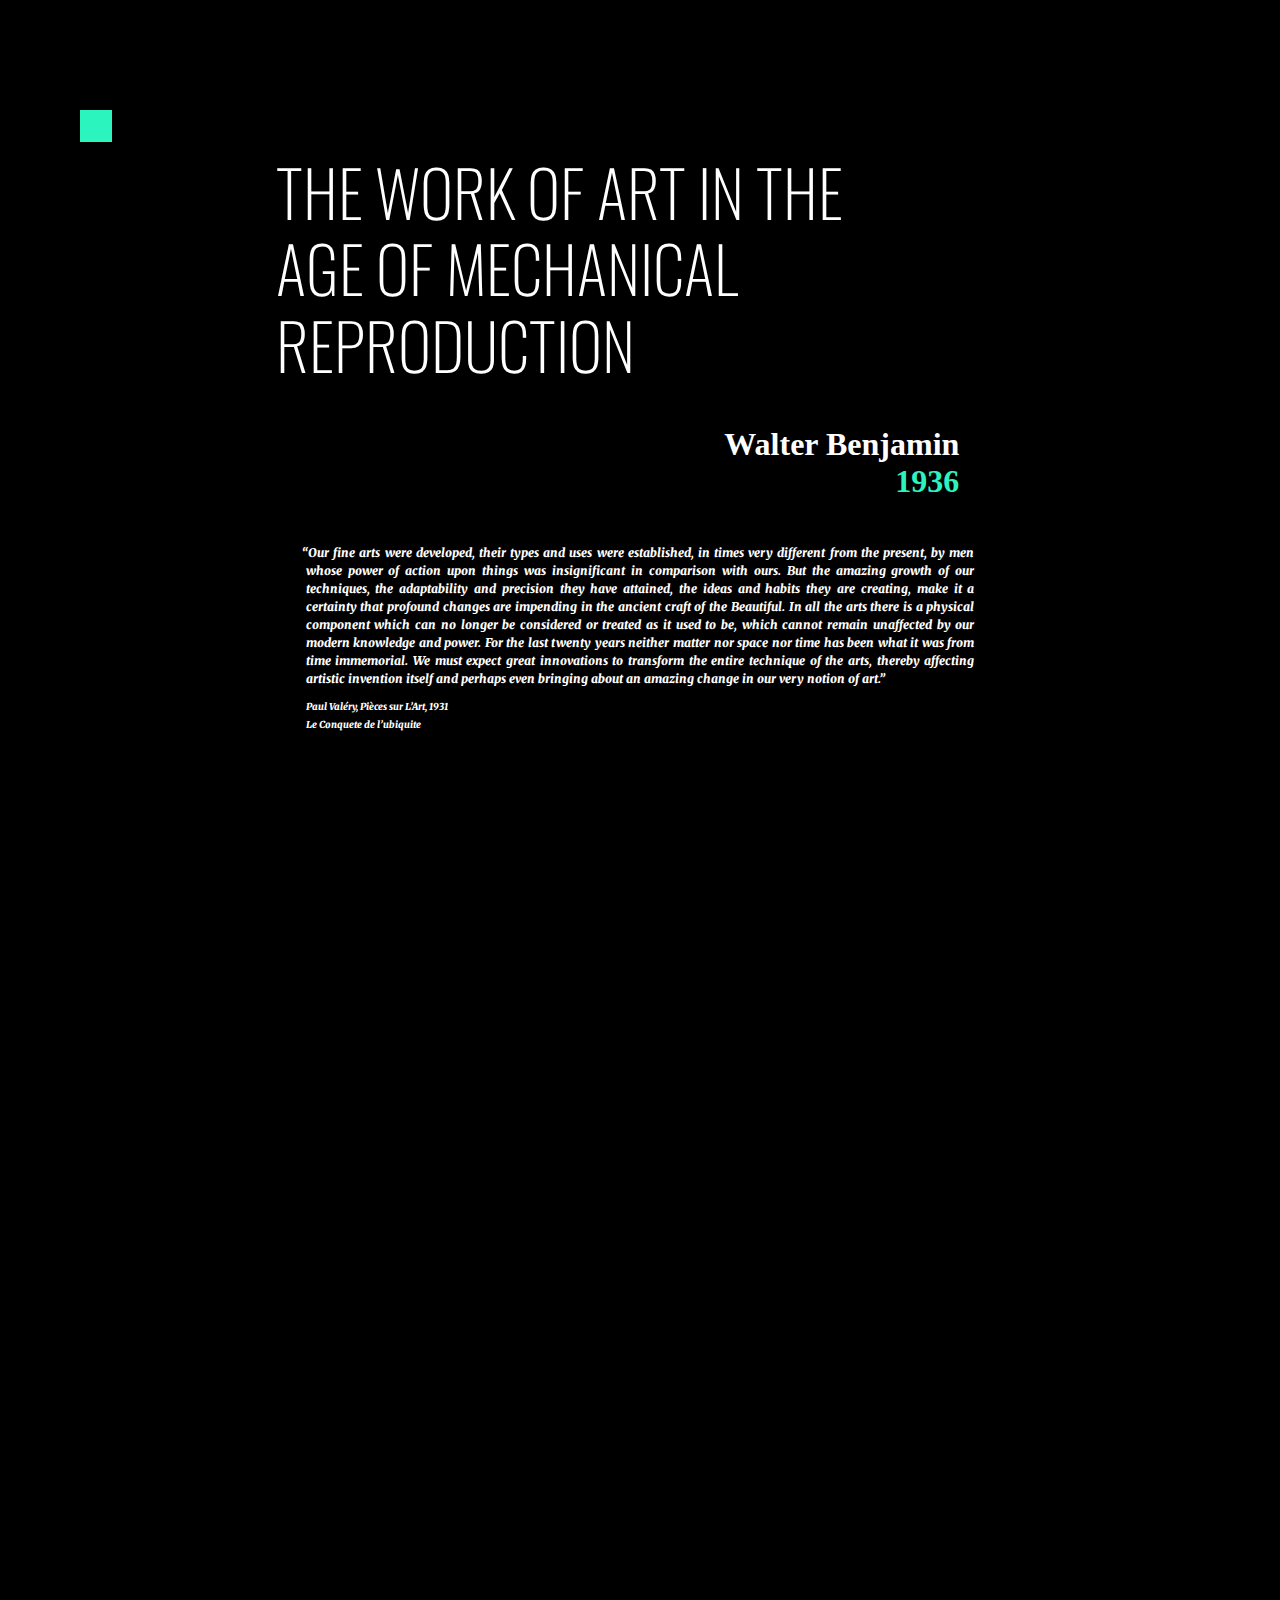
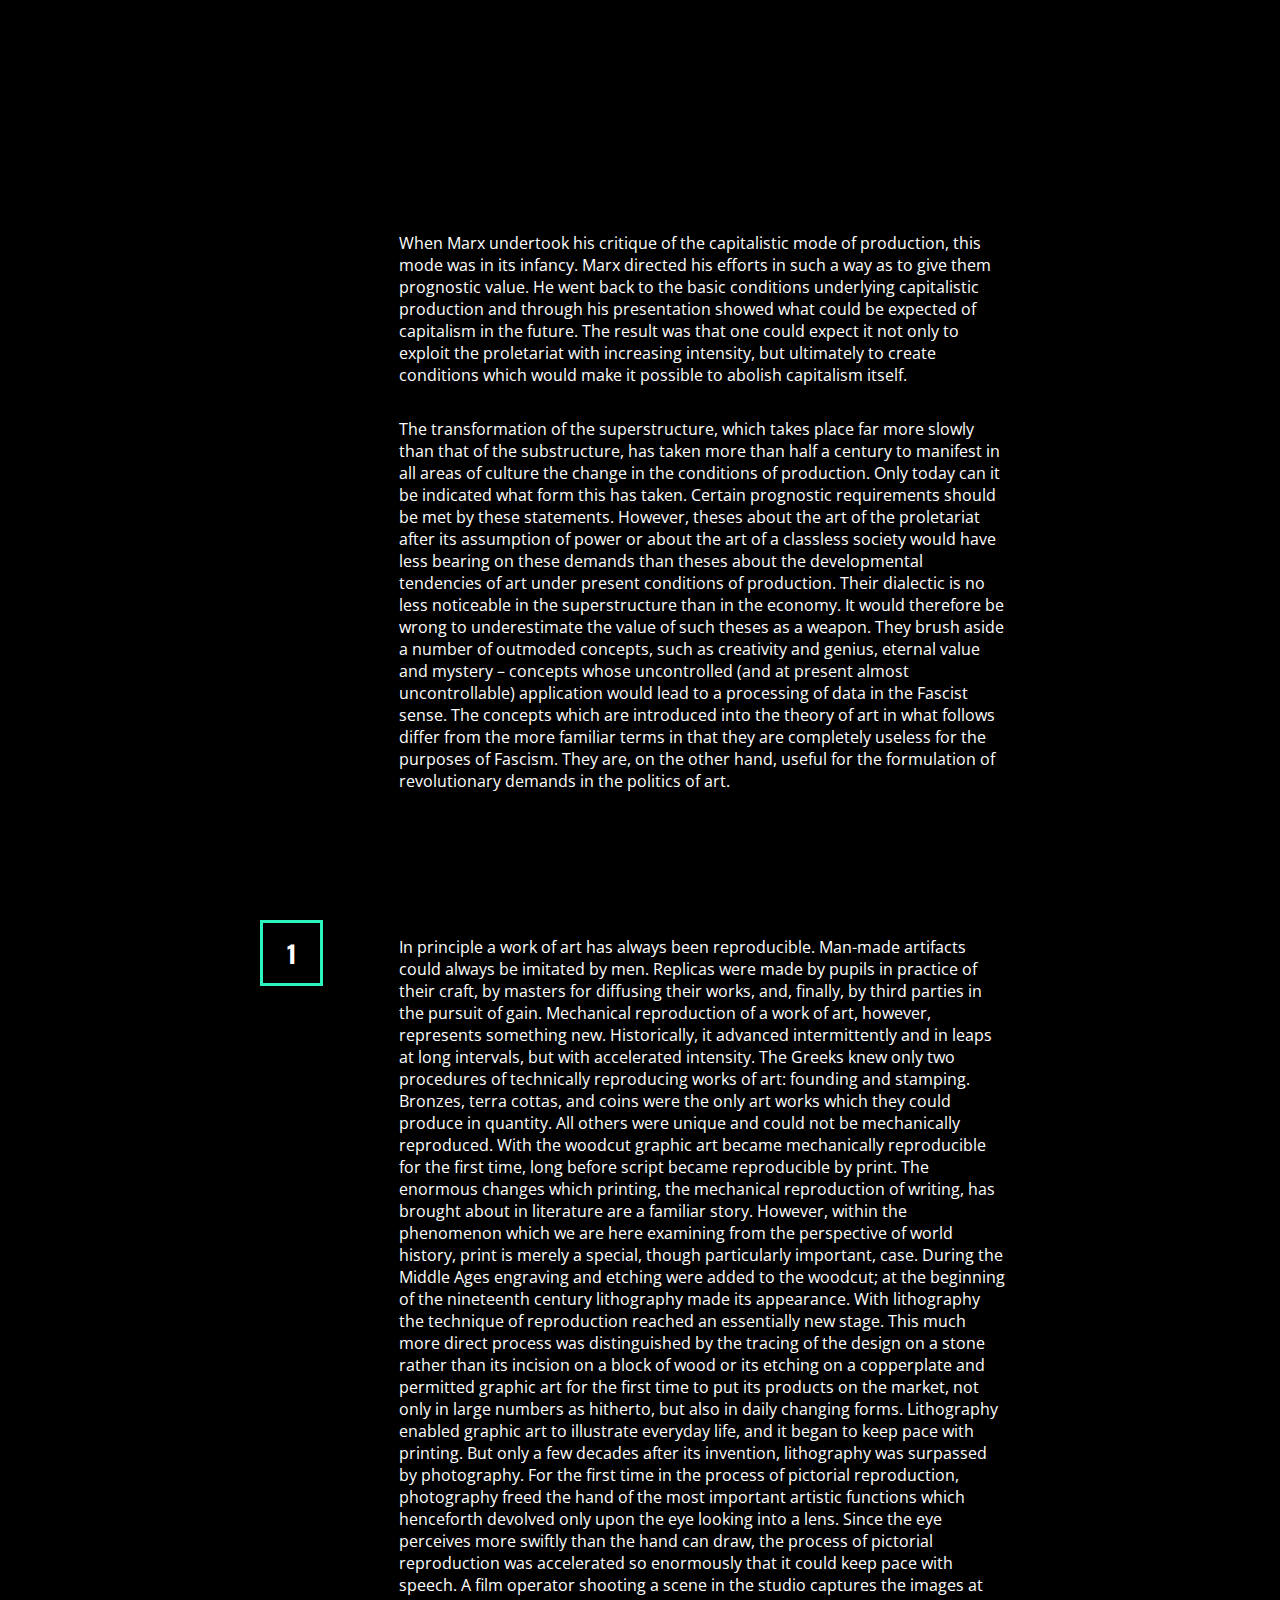
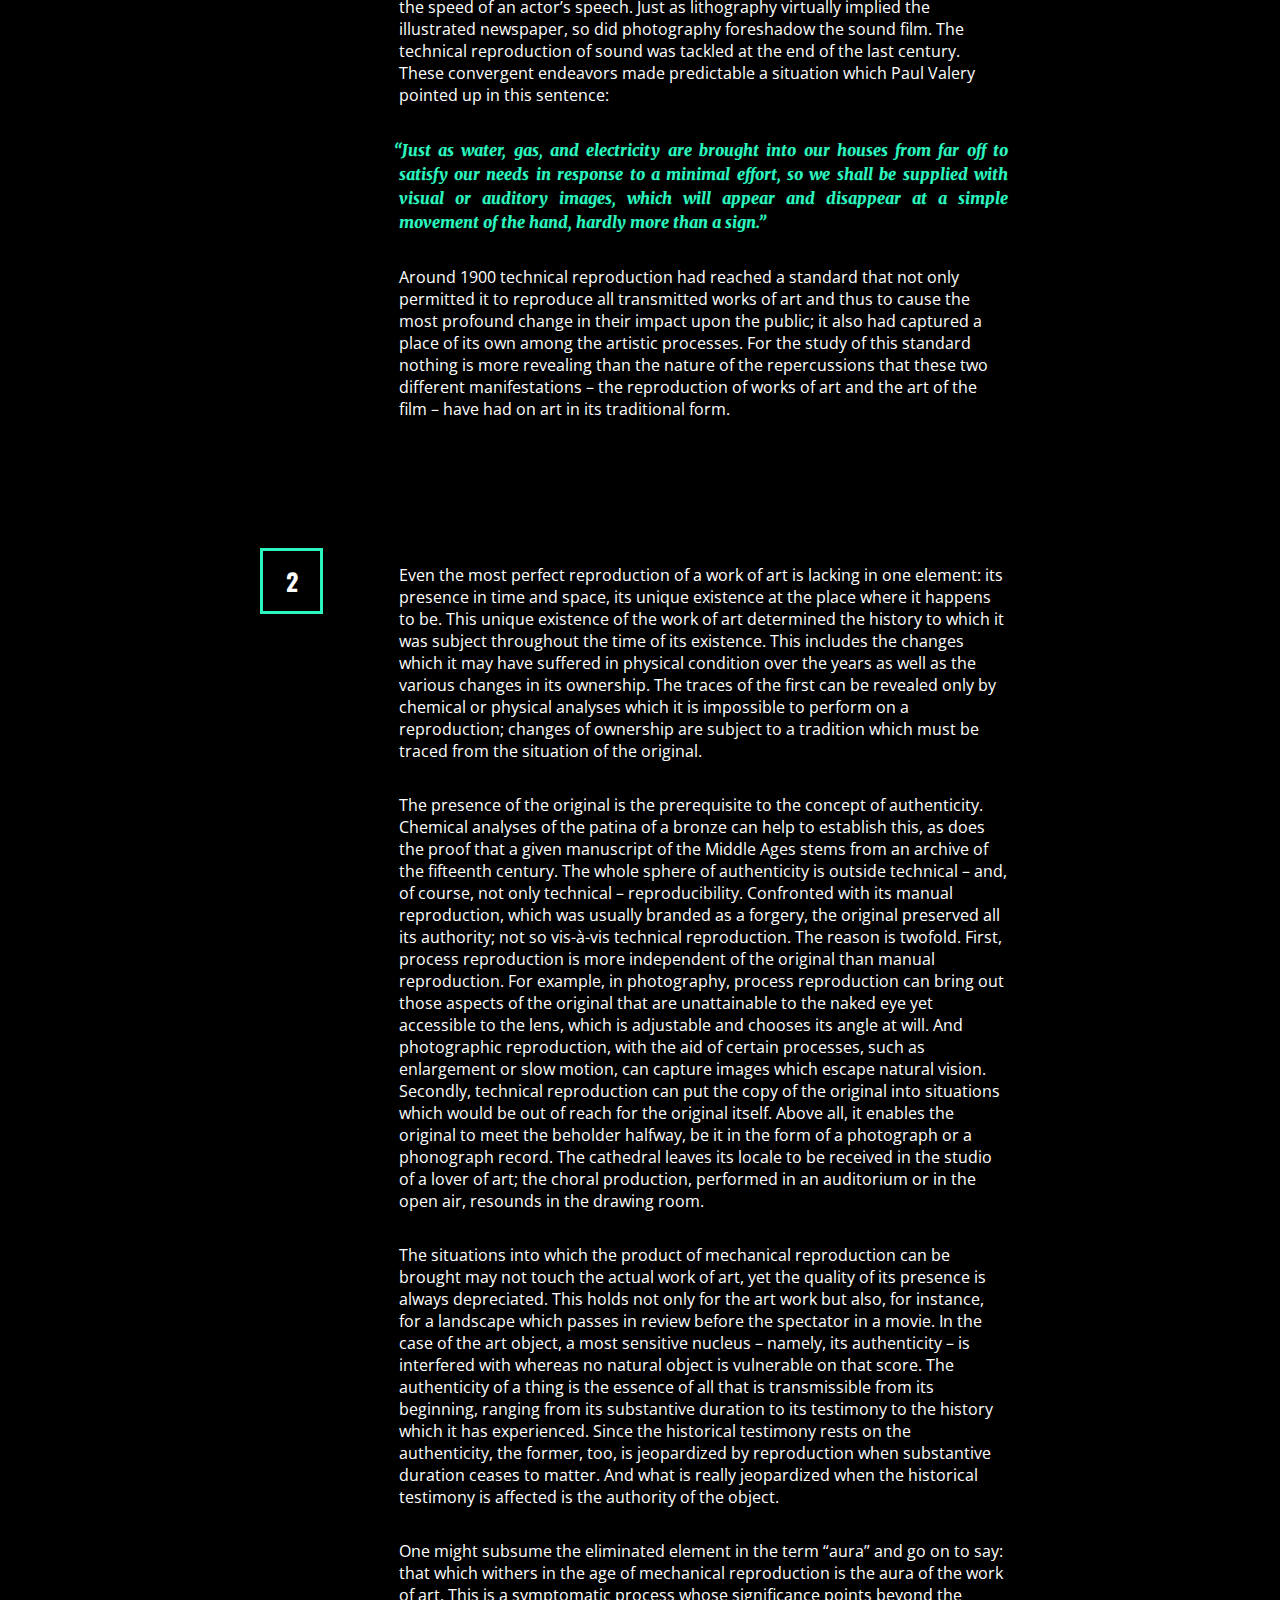
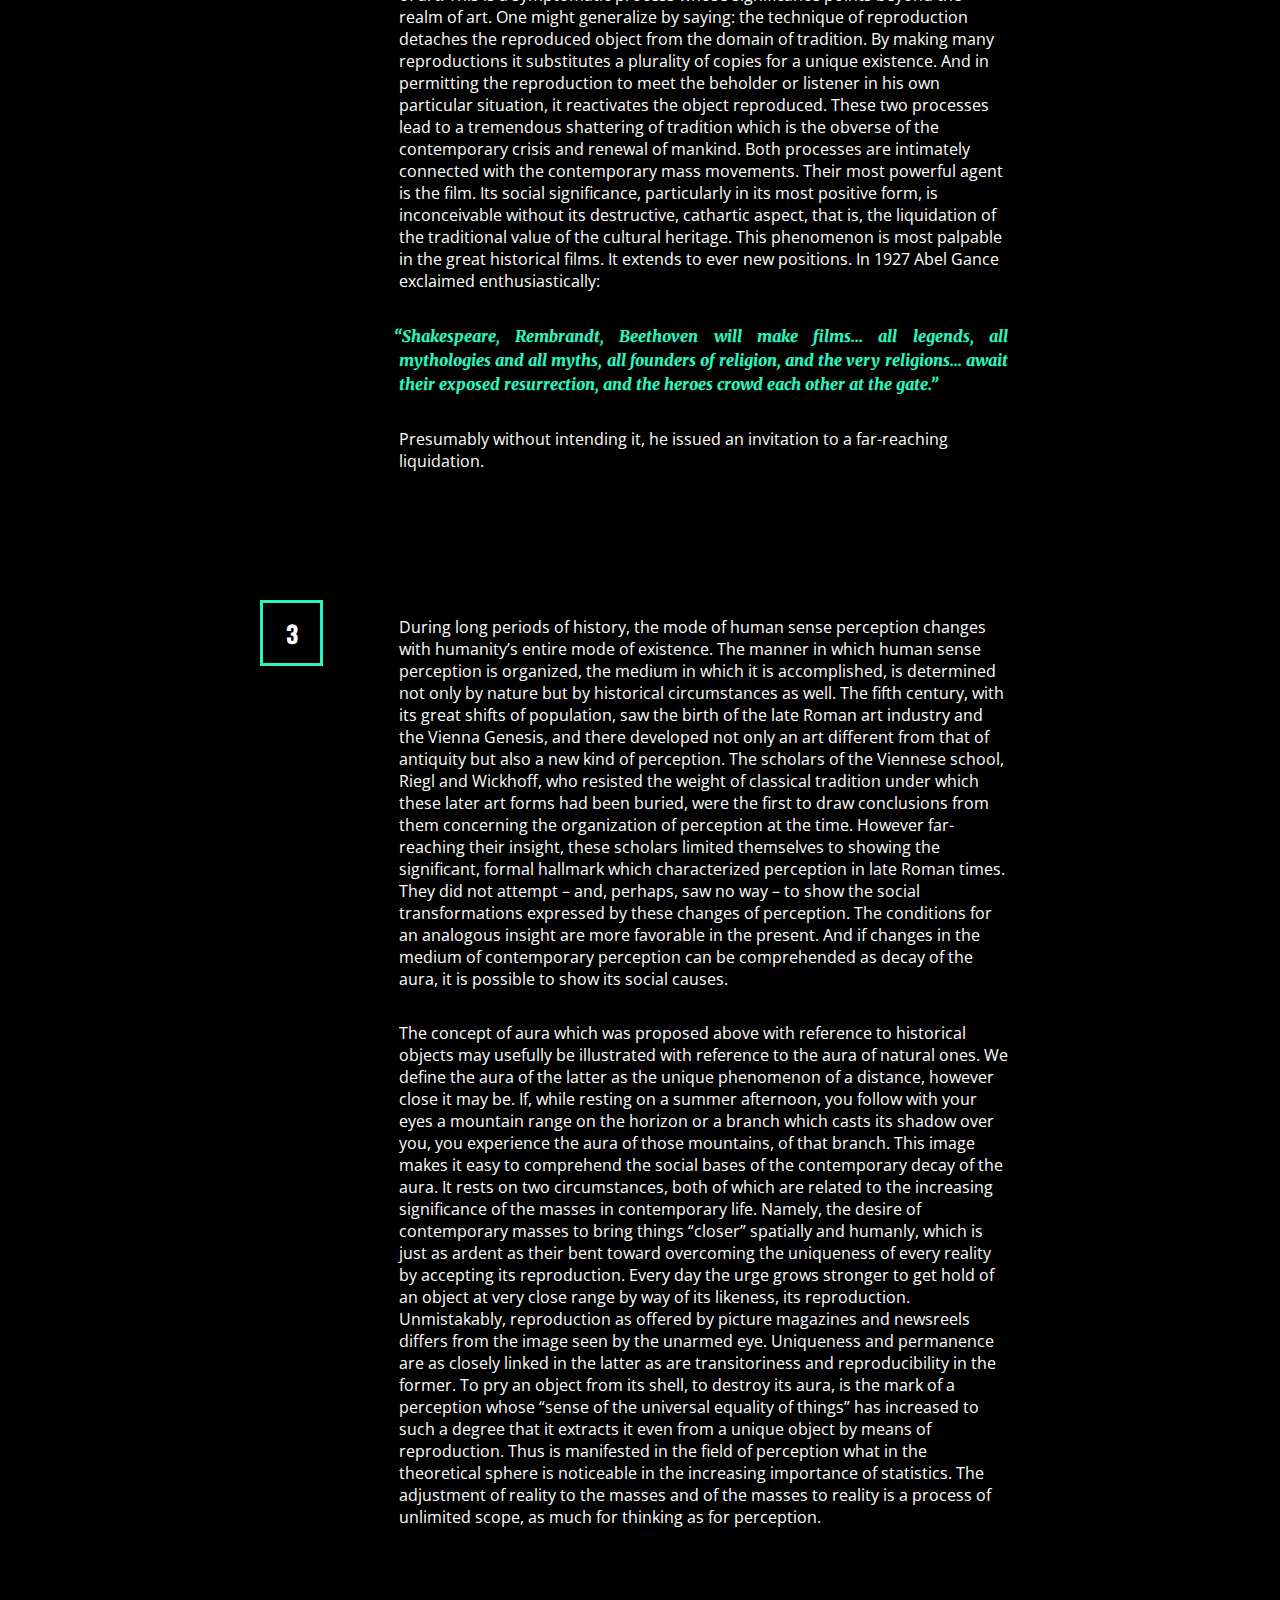
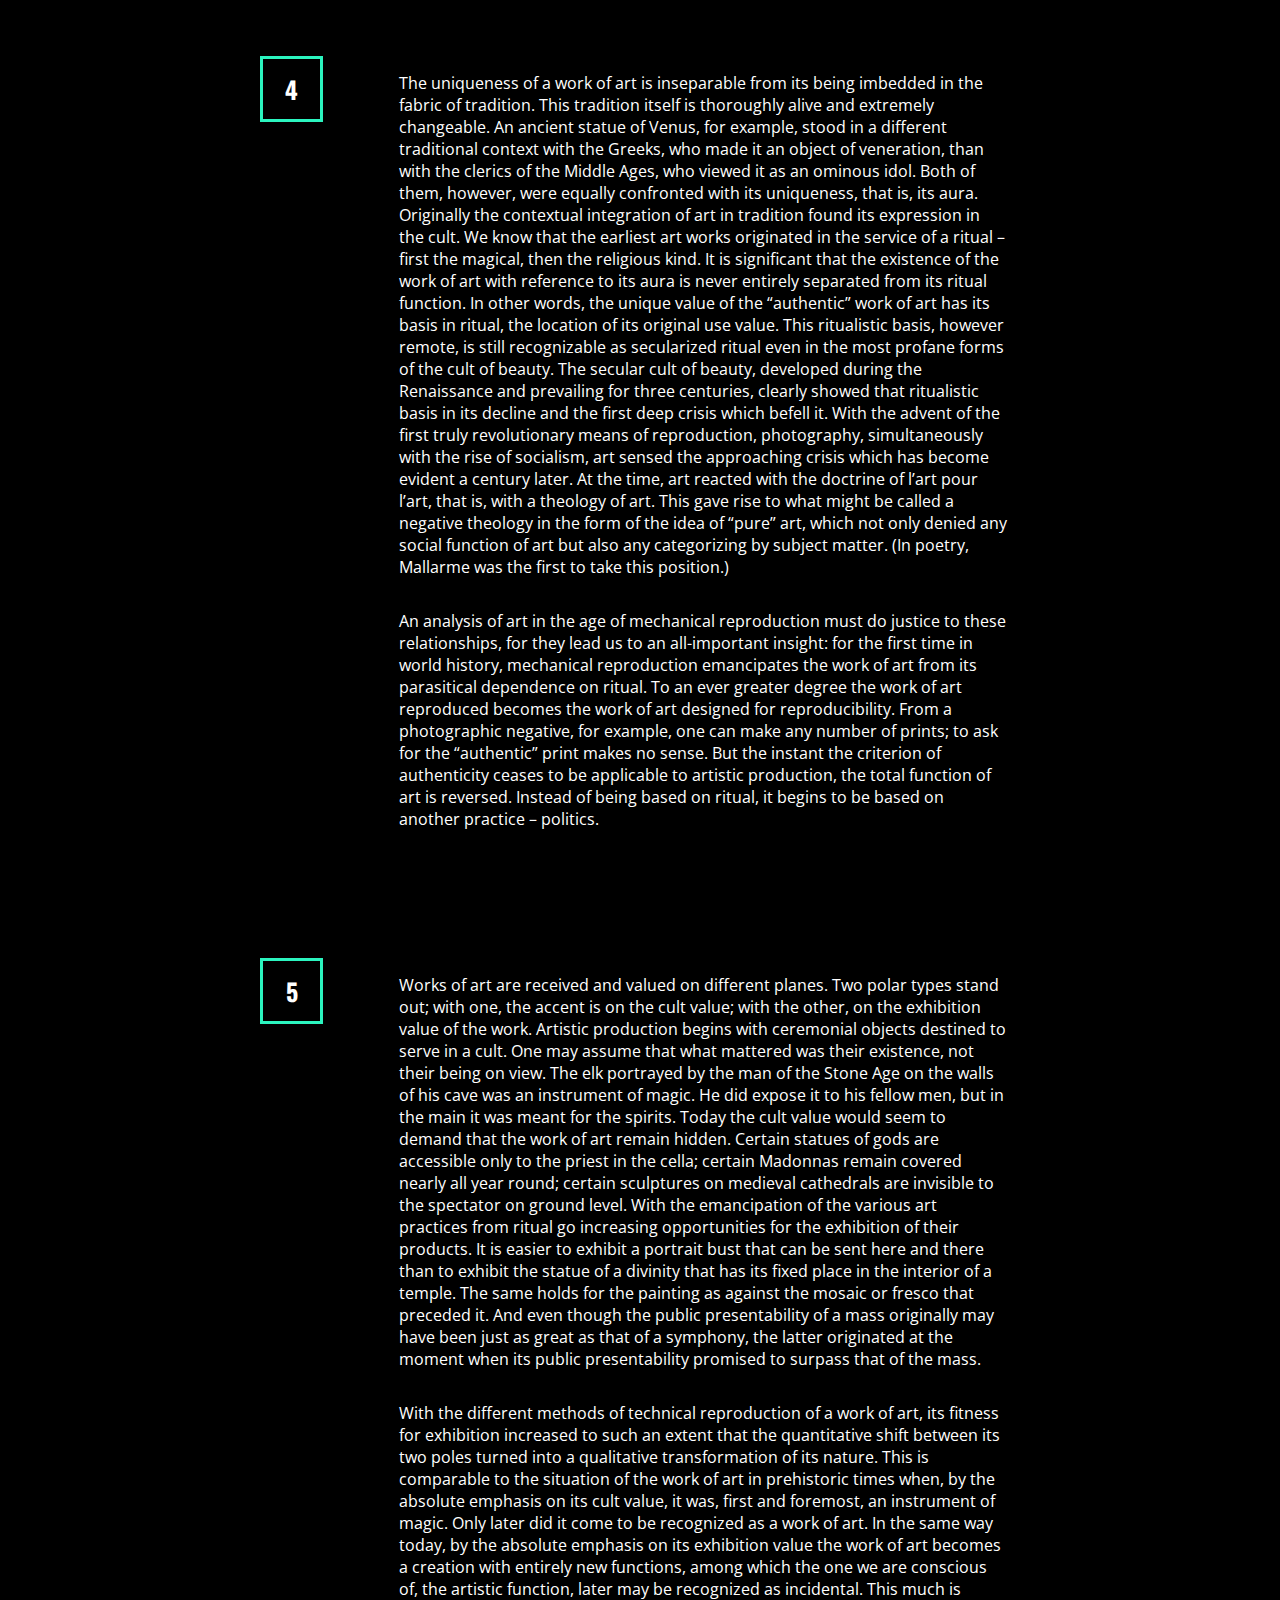
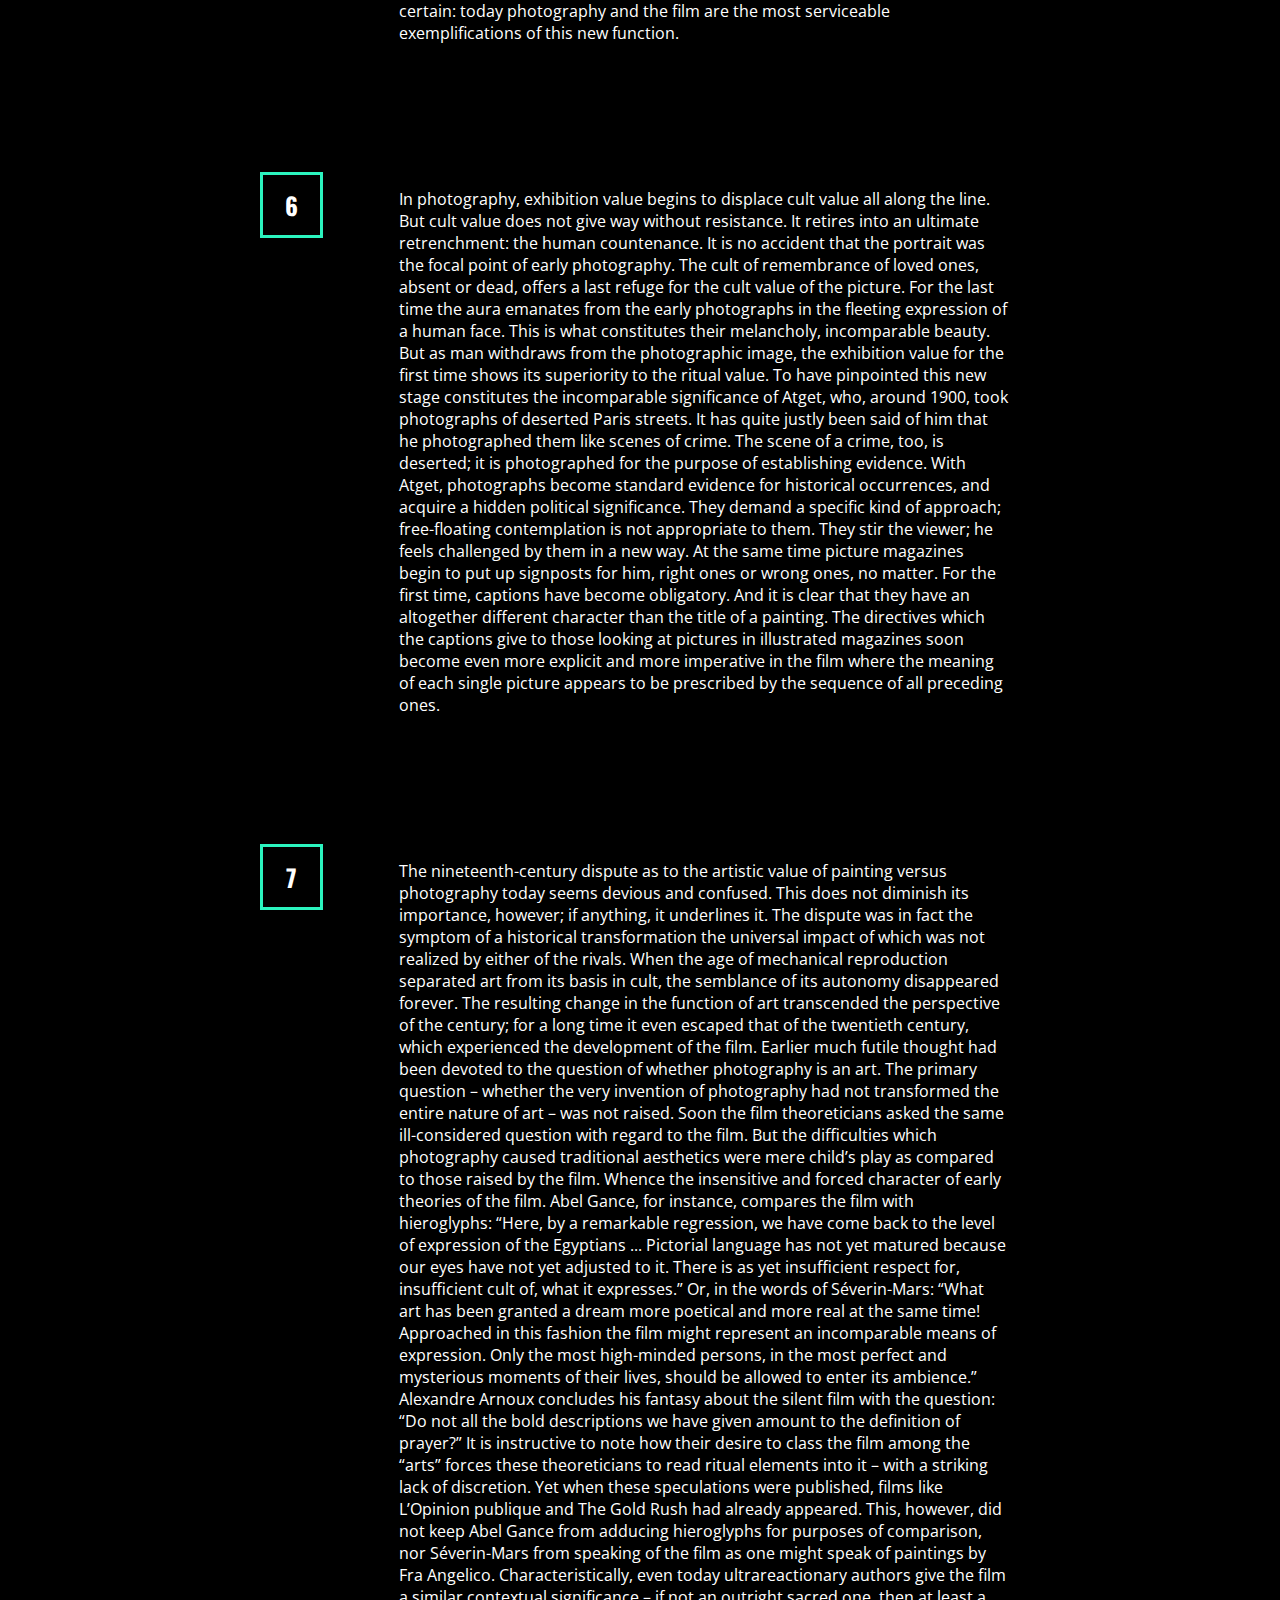
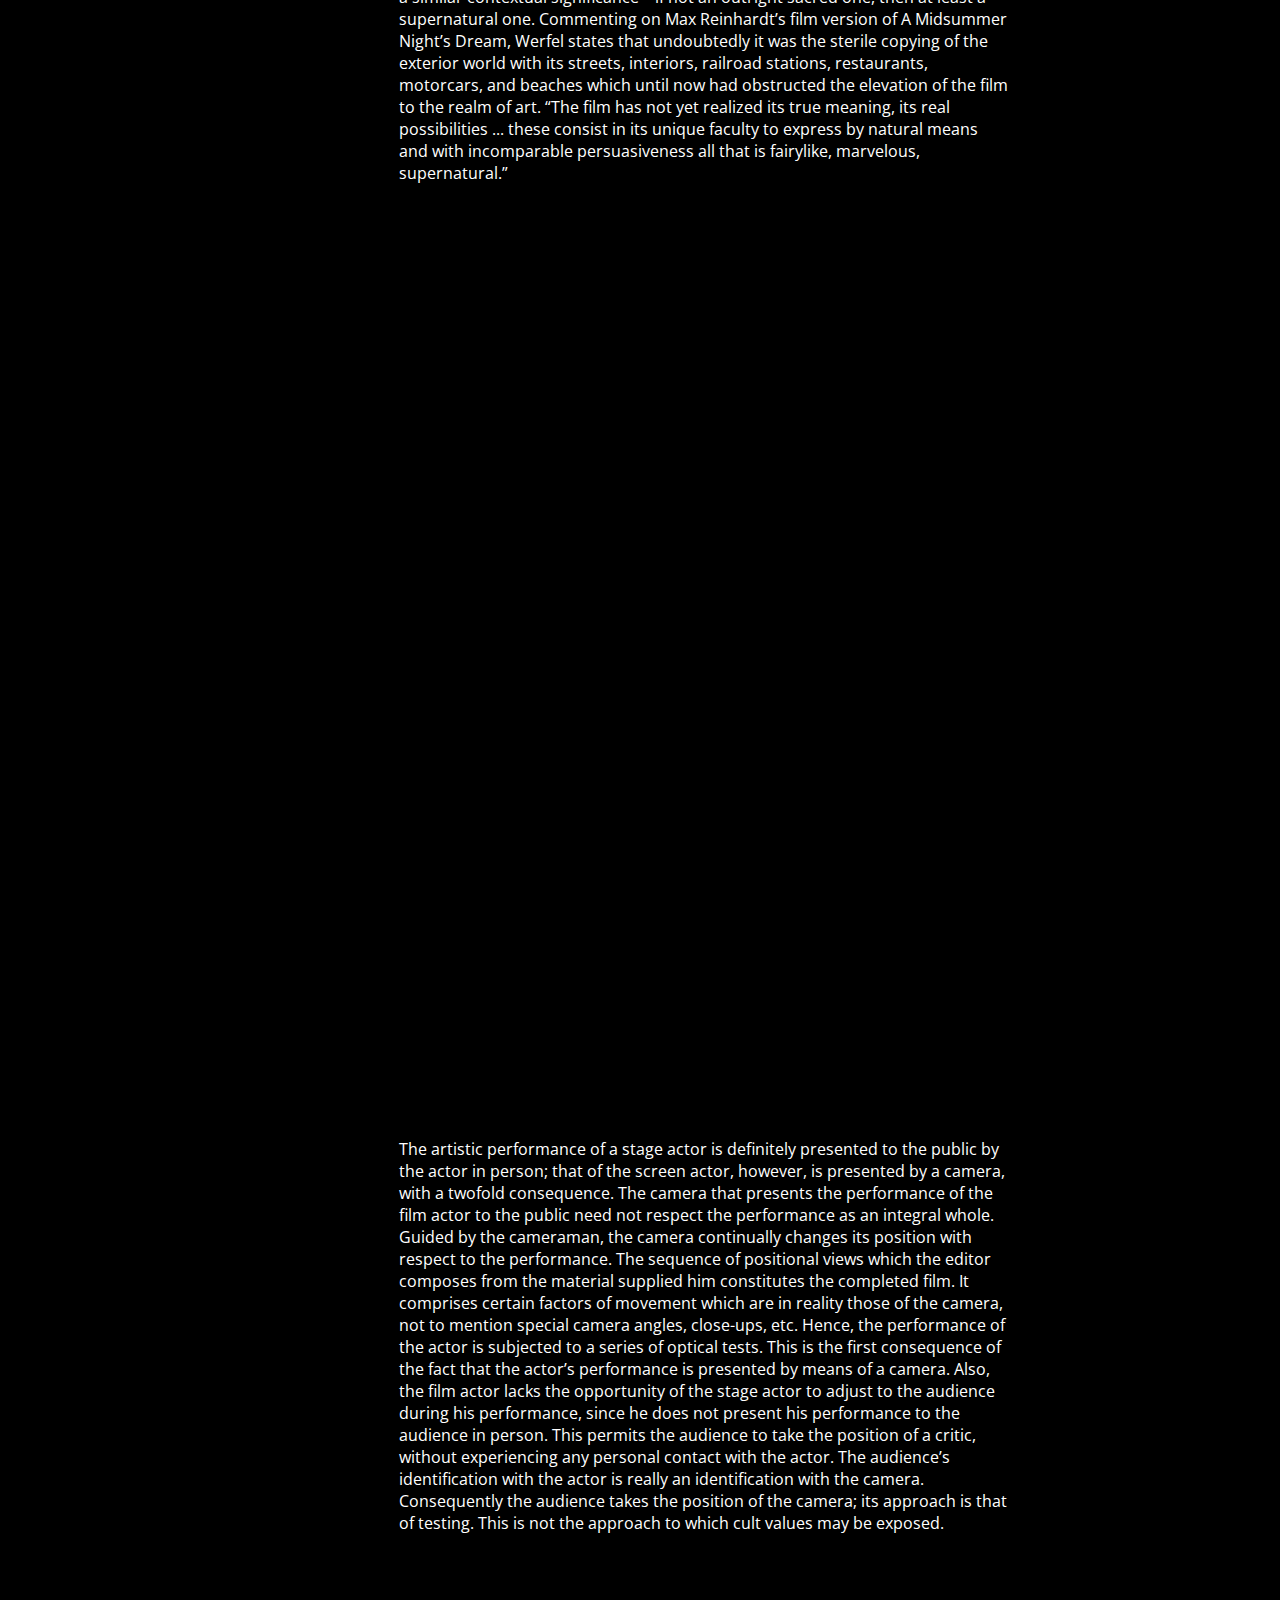
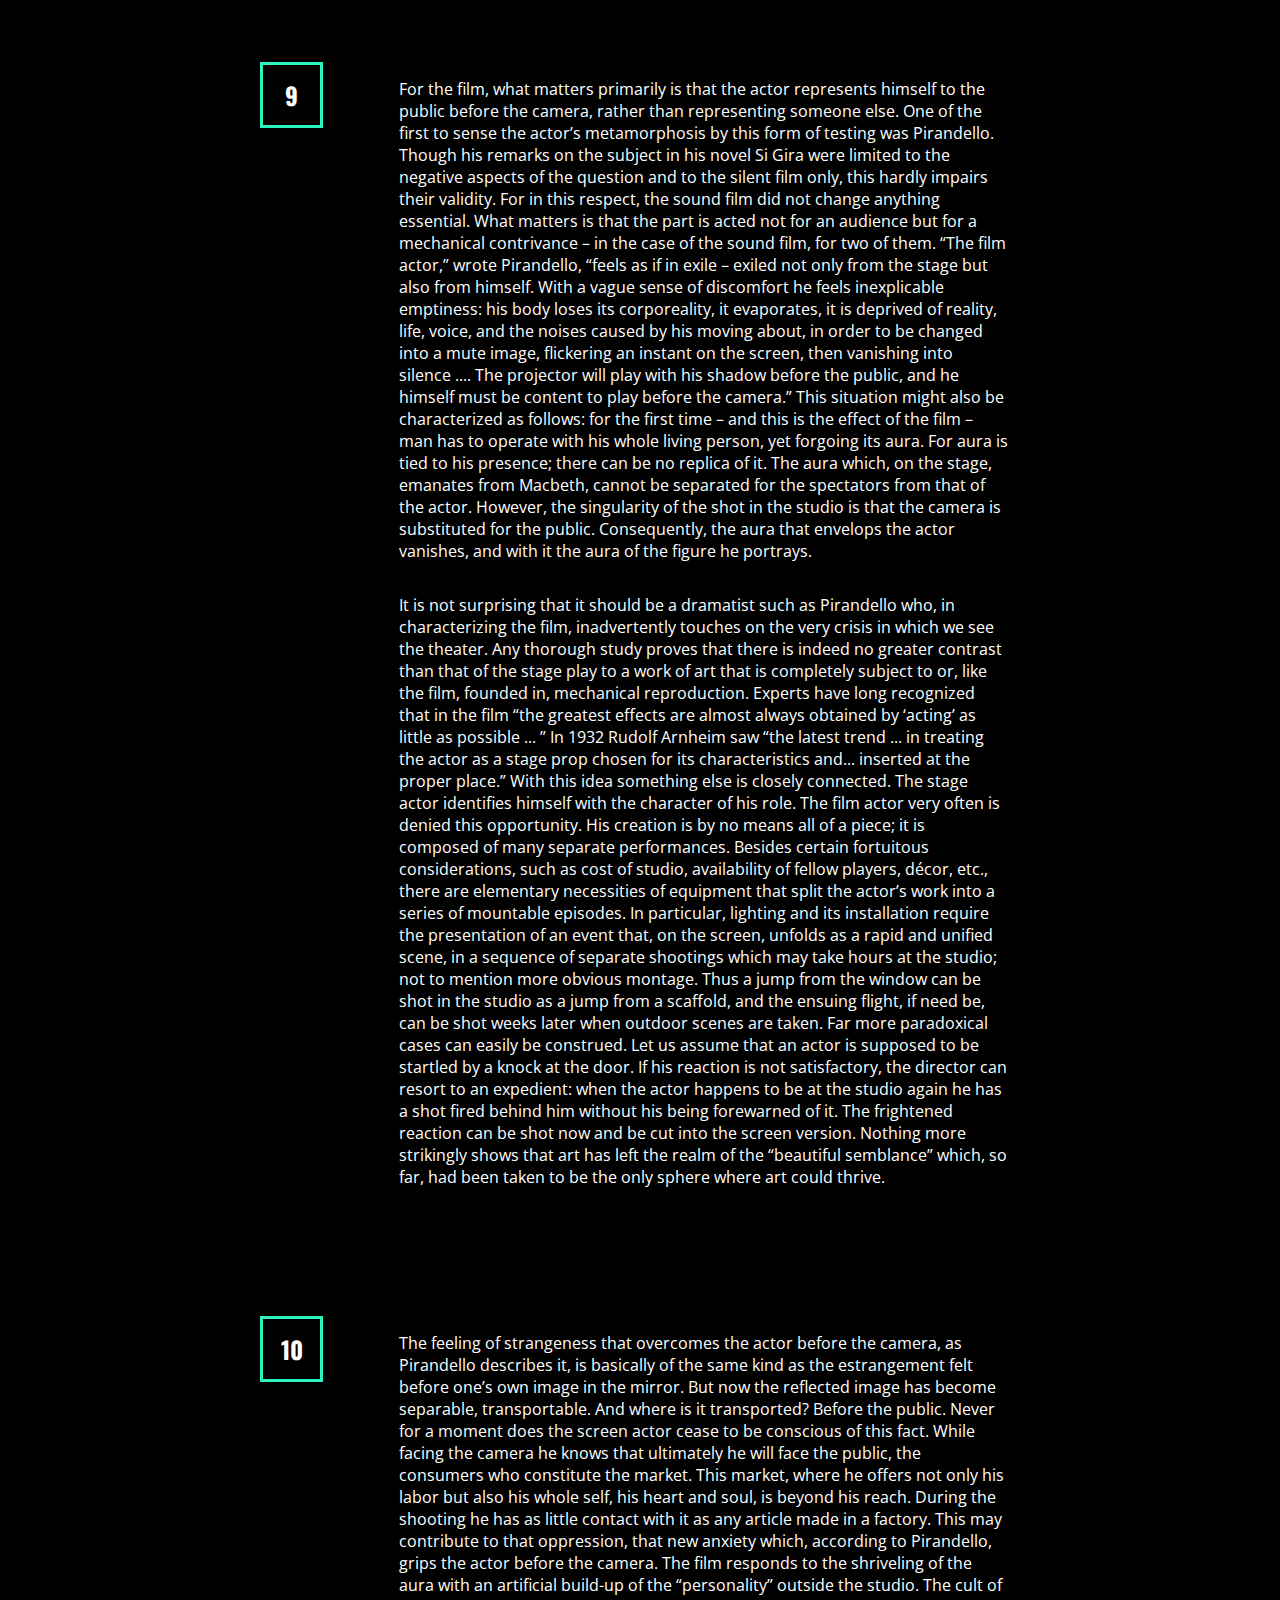
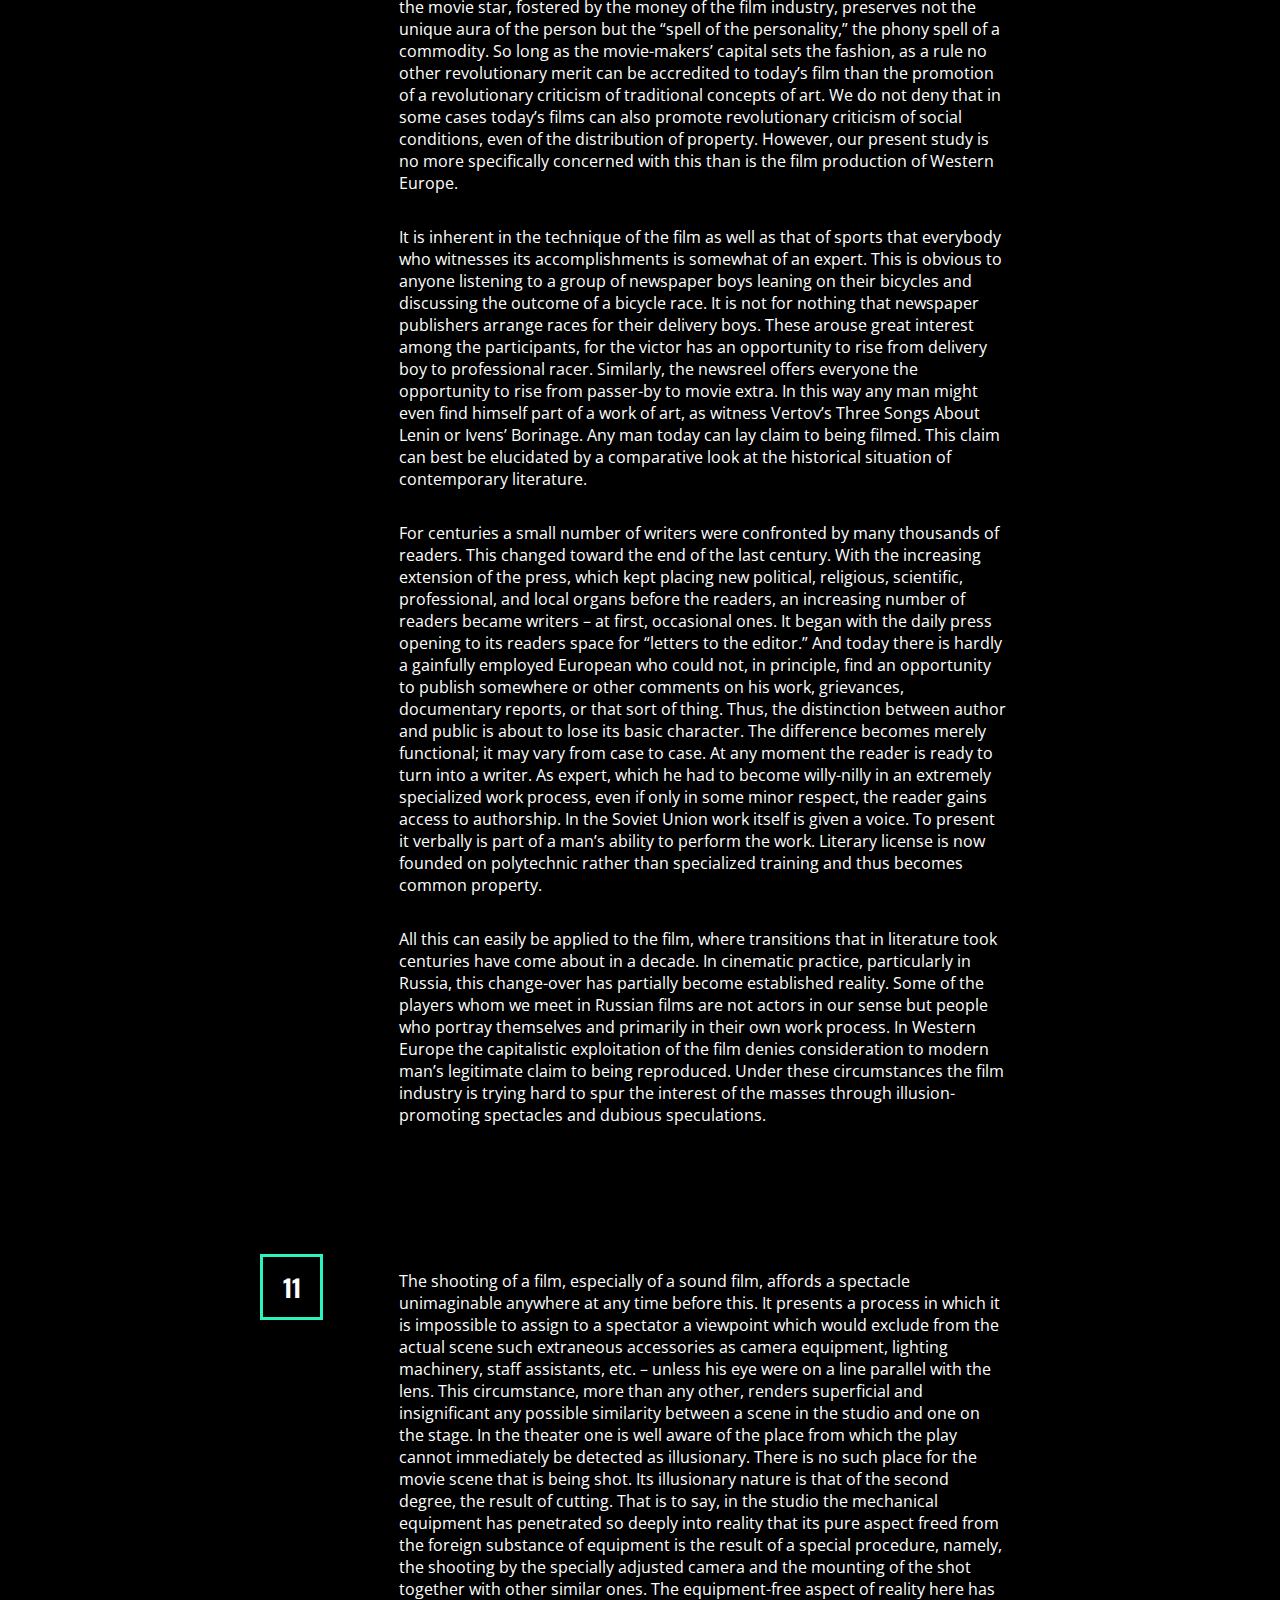
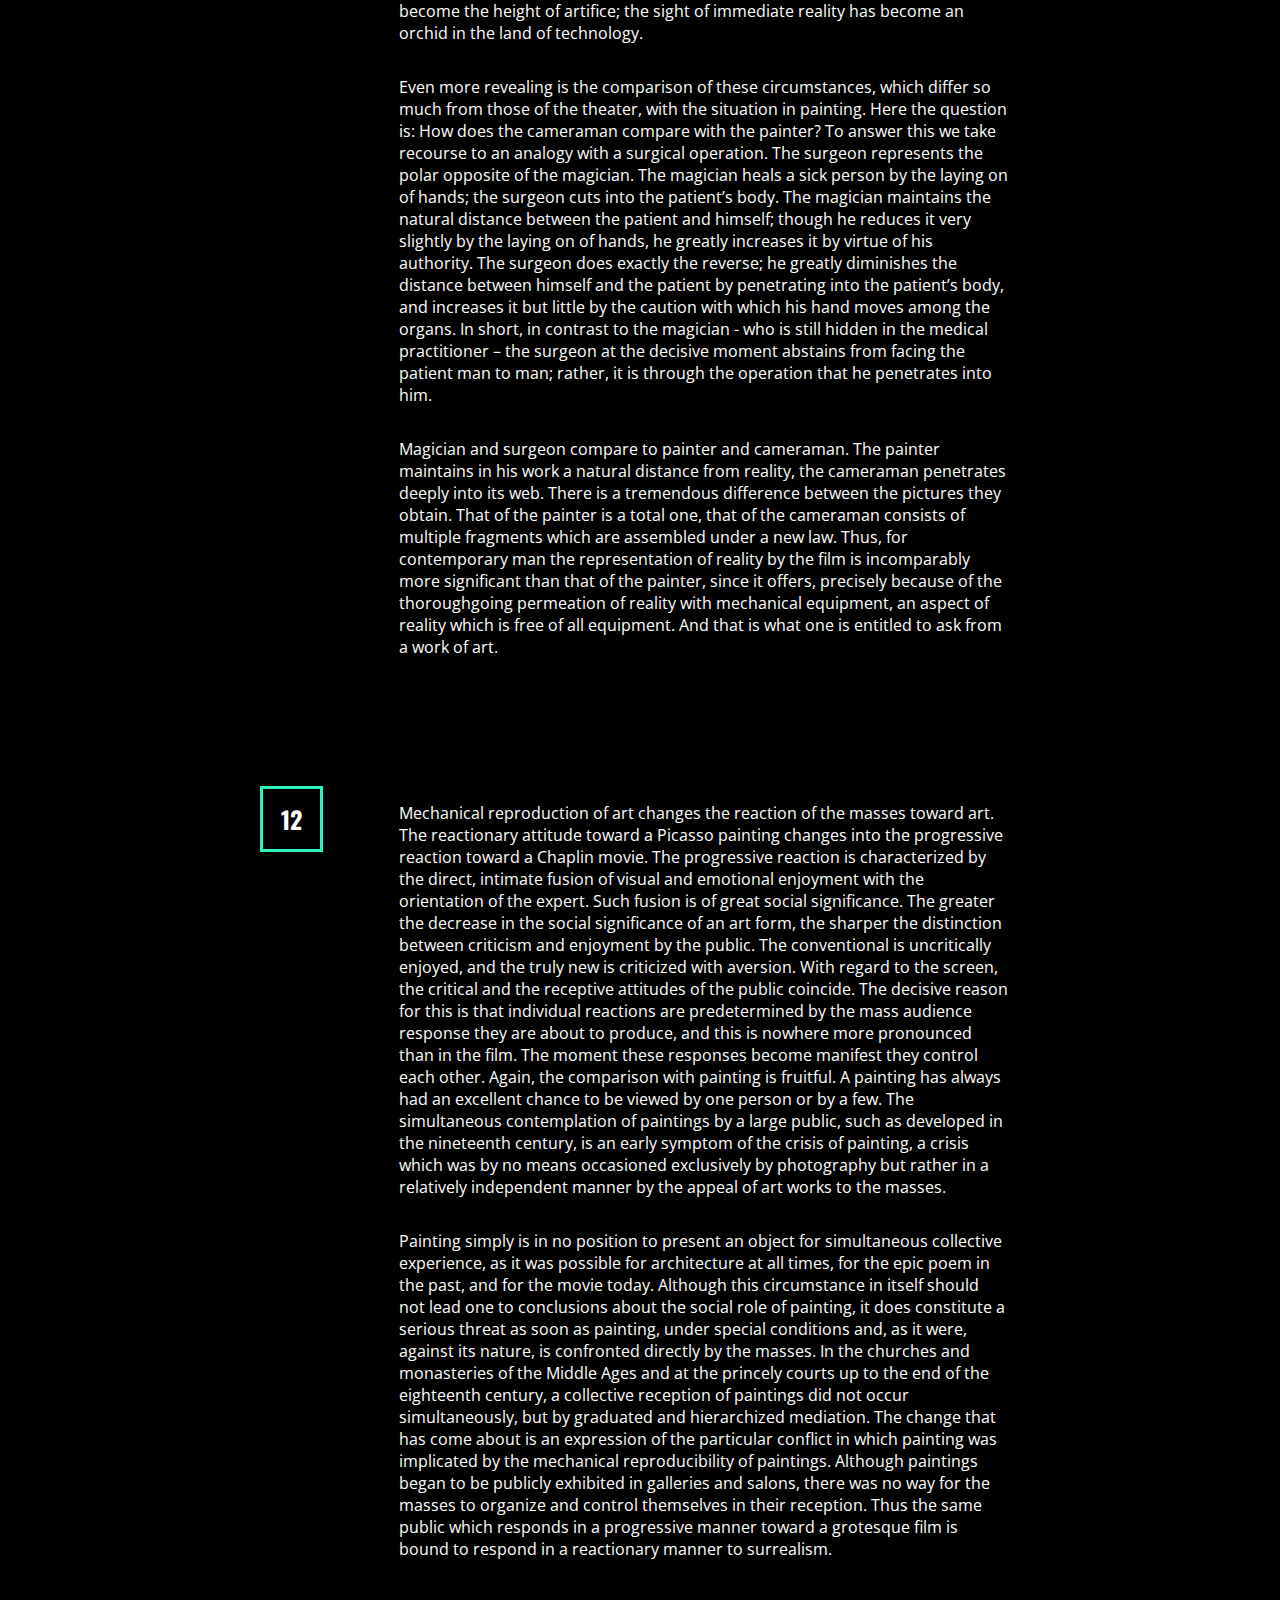
==== commit c85e02b6: "Revert "Revert "Simple Web ZMM""" ====
--- a/simple-web/index.html
+++ b/simple-web/index.html
@@ -2,63 +2,72 @@
 <html>
 
   <head>
-<style>
-.dropbtn {
-    background-color: #2bf4bf ;
-    color: white;
-    padding: 16px;
-    font-size: 1px;
-    border: none;
-    cursor: pointer;
-}
-
-.dropbtn:hover, .dropbtn:focus {
-    background-color: white;
-}
-
-.dropdown {
-    float: right;
-    position: fixed;
-    display: inline-block;
-    padding-left: 5em;
-    width: 1px;
+
+  <meta charset="utf-8" />
+  <meta name="viewport" content="width=device-width, initial-scale=1">
+
+  <title>Simple Web Typesetting</title>
+
+  <link href="simple-type.css" rel="stylesheet" type="text/css" />
+  <style>
+  .dropbtn {
+      background-color: #2bf4bf ;
+      color: white;
+      padding: 16px;
+      font-size: 1px;
+      border: none;
+      cursor: pointer;
+  }
+
+  .dropbtn:hover, .dropbtn:focus {
+      background-color: Wwhite;
+  }
+
+  .dropdown {
+      float: right;
+      position: fixed;
+      display: inline-block;
+      padding-left: 5em;
+      width: 1px;
+      
+  }
+
+  .dropdown-content {
+      display: none;
+      position: absolute;
+      min-width: 1px;
+      overflow: auto;
+      z-index: 1;
+      padding-left: 5px;
+  }
+
+  .dropdown-content a {
+      color: white;
+      padding: 0.5px 1px;
+      text-decoration: none;
+      display: block;
+      font-family:"Open Sans"; sans-serif;
+
+  }
+
+  .dropdown a:hover {background-color: #f1f1f1}
+
+  .show {display:block;}
+  </style>
+</head>
+
     
-}
-
-.dropdown-content {
-    display: none;
-    position: absolute;
-    min-width: .01px;
-    overflow: auto;
-    right: 1px;
-    z-index: 1;
-    padding-left: 16px;
-}
-
-.dropdown-content a {
-    color: white;
-    padding: 12px 6px;
-    text-decoration: none;
-    display: block;
-    font-family:"Open Sans"; sans-serif;
-
-}
-
-.dropdown a:hover {background-color: #f1f1f1}
-
-.show {display:block;}
-</style>
-</head>
-<body>
-
-<h2>Aligned Dropdown Content</h2>
+   
+  <body bgcolor="#000000">
+
+  <h2>Aligned Dropdown Content</h2>
 <p>Use <strong>float: left</strong> on the dropdown class to float the dropdown menu to the right, and <strong>left:0</strong> on the dropdown-content if you want the dropdown content to go from right to left.</p>
 
 <div class="dropdown">
 <button onclick="myFunction()" class="dropbtn"></button>
   <div id="myDropdown" class="dropdown-content">
-    <a href="#home">Home</a>
-    <a href="#Preface">Preface</a>
+    <a href="#home">H</a>
+    <a href="#Preface">P</a>
     <a href="#1">1</a>
     <a href="#2">2</a>
     <a href="#3">3</a>
@@ -74,10 +83,286 @@
     <a href="#13">13</a>
     <a href="#14">14</a>
     <a href="#14">15</a>
-    <a href="#Epilogue">Epilogue</a>
+    <a href="#Epilogue">E</a>
     
   </div>
 </div>
+
+  <div class="wrapper">
+    <!-- https://www.marxists.org/reference/subject/philosophy/works/ge/benjamin.htm -->
+    <article>
+      <header class="row">
+      <a name="home">
+        <h1 class="col-2 col-10">The Work of Art in the Age of Mechanical Reproduction</h1>
+        </a>
+        <p class="col-offset-1 col-10">Walter Benjamin</p>
+        <p class="green col-offset-1 col-10">1936</p>
+      </header>
+<div class="row">
+      <blockquote class="white col-offset-1 col-10">
+        “Our fine arts were developed, their types and uses were established, in times very different from the present, by men whose power of action upon things was insignificant in comparison with ours. But the amazing growth of our techniques, the adaptability and precision they have attained, the ideas and habits they are creating, make it a certainty that profound changes are impending in the ancient craft of the Beautiful. In all the arts there is a physical component which can no longer be considered or treated as it used to be, which cannot remain unaffected by our modern knowledge and power. For the last twenty years neither matter nor space nor time has been what it was from time immemorial. We must expect great innovations to transform the entire technique of the arts, thereby affecting artistic invention itself and perhaps even bringing about an amazing change in our very notion of art.”
+        <p>Paul Valéry, <cite>Pièces sur L’Art</cite>, 1931</p>
+        <p>Le Conquete de l’ubiquite</p>
+      </blockquote>
+  </div>
+  </article>
+  
+  <a name="Preface">
+      <div class="jumbotron imageone"></div>
+      </a>
+  
+  <article>
+      <section class="row">
+        <p class="col-1 col-offset-2 col-10">
+          When Marx undertook his critique of the capitalistic mode of production, this mode was in its infancy. Marx directed his efforts in such a way as to give them prognostic value. He went back to the basic conditions underlying capitalistic production and through his presentation showed what could be expected of capitalism in the future. The result was that one could expect it not only to exploit the proletariat with increasing intensity, but ultimately to create conditions which would make it possible to abolish capitalism itself.
+        </p>
+        <p class="col-1 col-offset-2 col-10">
+          The transformation of the superstructure, which takes place far more slowly than that of the substructure, has taken more than half a century to manifest in all areas of culture the change in the conditions of production. Only today can it be indicated what form this has taken. Certain prognostic requirements should be met by these statements. However, theses about the art of the proletariat after its assumption of power or about the art of a classless society would have less bearing on these demands than theses about the developmental tendencies of art under present conditions of production. Their dialectic is no less noticeable in the superstructure than in the economy. It would therefore be wrong to underestimate the value of such theses as a weapon. They brush aside a number of outmoded concepts, such as creativity and genius, eternal value and mystery – concepts whose uncontrolled (and at present almost uncontrollable) application would lead to a processing of data in the Fascist sense. The concepts which are introduced into the theory of art in what follows differ from the more familiar terms in that they are completely useless for the purposes of Fascism. They are, on the other hand, useful for the formulation of revolutionary demands in the politics of art.
+        </p>
+      </section>
+
+      <a name="1">
+      <section class="row">
+      <h2 class="col-1">1</h2>
+      </a>
+        <p class="col-1 col-offset-1 col-10">
+          In principle a work of art has always been reproducible. Man-made artifacts could always be imitated by men. Replicas were made by pupils in practice of their craft, by masters for diffusing their works, and, finally, by third parties in the pursuit of gain. Mechanical reproduction of a work of art, however, represents something new. Historically, it advanced intermittently and in leaps at long intervals, but with accelerated intensity. The Greeks knew only two procedures of technically reproducing works of art: founding and stamping. Bronzes, terra cottas, and coins were the only art works which they could produce in quantity. All others were unique and could not be mechanically reproduced. With the woodcut graphic art became mechanically reproducible for the first time, long before script became reproducible by print. The enormous changes which printing, the mechanical reproduction of writing, has brought about in literature are a familiar story. However, within the phenomenon which we are here examining from the perspective of world history, print is merely a special, though particularly important, case. During the Middle Ages engraving and etching were added to the woodcut; at the beginning of the nineteenth century lithography made its appearance. With lithography the technique of reproduction reached an essentially new stage. This much more direct process was distinguished by the tracing of the design on a stone rather than its incision on a block of wood or its etching on a copperplate and permitted graphic art for the first time to put its products on the market, not only in large numbers as hitherto, but also in daily changing forms. Lithography enabled graphic art to illustrate everyday life, and it began to keep pace with printing. But only a few decades after its invention, lithography was surpassed by photography. For the first time in the process of pictorial reproduction, photography freed the hand of the most important artistic functions which henceforth devolved only upon the eye looking into a lens. Since the eye perceives more swiftly than the hand can draw, the process of pictorial reproduction was accelerated so enormously that it could keep pace with speech. A film operator shooting a scene in the studio captures the images at the speed of an actor’s speech. Just as lithography virtually implied the illustrated newspaper, so did photography foreshadow the sound film. The technical reproduction of sound was tackled at the end of the last century. These convergent endeavors made predictable a situation which Paul Valery pointed up in this sentence:
+        </p>
+
+        <blockquote class="col-1 col-offset-2 col-10">
+          “Just as water, gas, and electricity are brought into our houses from far off to satisfy our needs in response to a minimal effort, so we shall be supplied with visual or auditory images, which will appear and disappear at a simple movement of the hand, hardly more than a sign.”
+        </blockquote>
+        <p class="col-1 col-offset-2 col-10">
+          Around 1900 technical reproduction had reached a standard that not only permitted it to reproduce all transmitted works of art and thus to cause the most profound change in their impact upon the public; it also had captured a place of its own among the artistic processes. For the study of this standard nothing is more revealing than the nature of the repercussions that these two different manifestations – the reproduction of works of art and the art of the film – have had on art in its traditional form.
+        </p>
+      </section>
+
+      <a name="2">
+      <section class="row">
+        <h2 class="col-1">2</h2> 
+        </a>
+        <p class="col-1 col-offset-1 col-10">
+          Even the most perfect reproduction of a work of art is lacking in one element: its presence in time and space, its unique existence at the place where it happens to be. This unique existence of the work of art determined the history to which it was subject throughout the time of its existence. This includes the changes which it may have suffered in physical condition over the years as well as the various changes in its ownership. The traces of the first can be revealed only by chemical or physical analyses which it is impossible to perform on a reproduction; changes of ownership are subject to a tradition which must be traced from the situation of the original.
+        </p>
+        <p class="col-1 col-offset-2 col-10">
+          The presence of the original is the prerequisite to the concept of authenticity. Chemical analyses of the patina of a bronze can help to establish this, as does the proof that a given manuscript of the Middle Ages stems from an archive of the fifteenth century. The whole sphere of authenticity is outside technical – and, of course, not only technical – reproducibility. Confronted with its manual reproduction, which was usually branded as a forgery, the original preserved all its authority; not so vis-à-vis technical reproduction. The reason is twofold. First, process reproduction is more independent of the original than manual reproduction. For example, in photography, process reproduction can bring out those aspects of the original that are unattainable to the naked eye yet accessible to the lens, which is adjustable and chooses its angle at will. And photographic reproduction, with the aid of certain processes, such as enlargement or slow motion, can capture images which escape natural vision. Secondly, technical reproduction can put the copy of the original into situations which would be out of reach for the original itself. Above all, it enables the original to meet the beholder halfway, be it in the form of a photograph or a phonograph record. The cathedral leaves its locale to be received in the studio of a lover of art; the choral production, performed in an auditorium or in the open air, resounds in the drawing room.
+        </p>
+        <p class="col-1 col-offset-2 col-10">
+          The situations into which the product of mechanical reproduction can be brought may not touch the actual work of art, yet the quality of its presence is always depreciated. This holds not only for the art work but also, for instance, for a landscape which passes in review before the spectator in a movie. In the case of the art object, a most sensitive nucleus – namely, its authenticity – is interfered with whereas no natural object is vulnerable on that score. The authenticity of a thing is the essence of all that is transmissible from its beginning, ranging from its substantive duration to its testimony to the history which it has experienced. Since the historical testimony rests on the authenticity, the former, too, is jeopardized by reproduction when substantive duration ceases to matter. And what is really jeopardized when the historical testimony is affected is the authority of the object.
+        </p>
+        <p class="col-1 col-offset-2 col-10">
+          One might subsume the eliminated element in the term “aura” and go on to say: that which withers in the age of mechanical reproduction is the aura of the work of art. This is a symptomatic process whose significance points beyond the realm of art. One might generalize by saying: the technique of reproduction detaches the reproduced object from the domain of tradition. By making many reproductions it substitutes a plurality of copies for a unique existence. And in permitting the reproduction to meet the beholder or listener in his own particular situation, it reactivates the object reproduced. These two processes lead to a tremendous shattering of tradition which is the obverse of the contemporary crisis and renewal of mankind. Both processes are intimately connected with the contemporary mass movements. Their most powerful agent is the film. Its social significance, particularly in its most positive form, is inconceivable without its destructive, cathartic aspect, that is, the liquidation of the traditional value of the cultural heritage. This phenomenon is most palpable in the great historical films. It extends to ever new positions. In 1927 Abel Gance exclaimed enthusiastically:
+        </p>
+        <blockquote class="col-1 col-offset-2 col-10">
+          “Shakespeare, Rembrandt, Beethoven will make films... all legends, all mythologies and all myths, all founders of religion, and the very religions... await their exposed resurrection, and the heroes crowd each other at the gate.”
+        </blockquote>
+        <p class="col-1 col-offset-2 col-10">
+          Presumably without intending it, he issued an invitation to a far-reaching liquidation.
+        </p>
+      </section>
+
+     <a name="3">
+      <section class="row">
+      </a>
+        <h2 class="col-1">3</h2>
+        <p class="col-1 col-offset-1 col-10">
+          During long periods of history, the mode of human sense perception changes with humanity’s entire mode of existence. The manner in which human sense perception is organized, the medium in which it is accomplished, is determined not only by nature but by historical circumstances as well. The fifth century, with its great shifts of population, saw the birth of the late Roman art industry and the Vienna Genesis, and there developed not only an art different from that of antiquity but also a new kind of perception. The scholars of the Viennese school, Riegl and Wickhoff, who resisted the weight of classical tradition under which these later art forms had been buried, were the first to draw conclusions from them concerning the organization of perception at the time. However far-reaching their insight, these scholars limited themselves to showing the significant, formal hallmark which characterized perception in late Roman times. They did not attempt – and, perhaps, saw no way – to show the social transformations expressed by these changes of perception. The conditions for an analogous insight are more favorable in the present. And if changes in the medium of contemporary perception can be comprehended as decay of the aura, it is possible to show its social causes.
+        </p>
+        <p class="col-1 col-offset-2 col-10">
+          The concept of aura which was proposed above with reference to historical objects may usefully be illustrated with reference to the aura of natural ones. We define the aura of the latter as the unique phenomenon of a distance, however close it may be. If, while resting on a summer afternoon, you follow with your eyes a mountain range on the horizon or a branch which casts its shadow over you, you experience the aura of those mountains, of that branch. This image makes it easy to comprehend the social bases of the contemporary decay of the aura. It rests on two circumstances, both of which are related to the increasing significance of the masses in contemporary life. Namely, the desire of contemporary masses to bring things “closer” spatially and humanly, which is just as ardent as their bent toward overcoming the uniqueness of every reality by accepting its reproduction. Every day the urge grows stronger to get hold of an object at very close range by way of its likeness, its reproduction. Unmistakably, reproduction as offered by picture magazines and newsreels differs from the image seen by the unarmed eye. Uniqueness and permanence are as closely linked in the latter as are transitoriness and reproducibility in the former. To pry an object from its shell, to destroy its aura, is the mark of a perception whose “sense of the universal equality of things” has increased to such a degree that it extracts it even from a unique object by means of reproduction. Thus is manifested in the field of perception what in the theoretical sphere is noticeable in the increasing importance of statistics. The adjustment of reality to the masses and of the masses to reality is a process of unlimited scope, as much for thinking as for perception.
+        </p>
+      </section>
+
+     <a name="4">
+      <section class="row">
+        <h2 class="col-1">4</h2>
+        </a>
+        <p class="col-1 col-offset-1 col-10">
+          The uniqueness of a work of art is inseparable from its being imbedded in the fabric of tradition. This tradition itself is thoroughly alive and extremely changeable. An ancient statue of Venus, for example, stood in a different traditional context with the Greeks, who made it an object of veneration, than with the clerics of the Middle Ages, who viewed it as an ominous idol. Both of them, however, were equally confronted with its uniqueness, that is, its aura. Originally the contextual integration of art in tradition found its expression in the cult. We know that the earliest art works originated in the service of a ritual – first the magical, then the religious kind. It is significant that the existence of the work of art with reference to its aura is never entirely separated from its ritual function. In other words, the unique value of the “authentic” work of art has its basis in ritual, the location of its original use value. This ritualistic basis, however remote, is still recognizable as secularized ritual even in the most profane forms of the cult of beauty. The secular cult of beauty, developed during the Renaissance and prevailing for three centuries, clearly showed that ritualistic basis in its decline and the first deep crisis which befell it. With the advent of the first truly revolutionary means of reproduction, photography, simultaneously with the rise of socialism, art sensed the approaching crisis which has become evident a century later. At the time, art reacted with the doctrine of l’art pour l’art, that is, with a theology of art. This gave rise to what might be called a negative theology in the form of the idea of “pure” art, which not only denied any social function of art but also any categorizing by subject matter. (In poetry, Mallarme was the first to take this position.)
+        </p>
+        <p class="col-1 col-offset-2 col-10">
+          An analysis of art in the age of mechanical reproduction must do justice to these relationships, for they lead us to an all-important insight: for the first time in world history, mechanical reproduction emancipates the work of art from its parasitical dependence on ritual. To an ever greater degree the work of art reproduced becomes the work of art designed for reproducibility. From a photographic negative, for example, one can make any number of prints; to ask for the “authentic” print makes no sense. But the instant the criterion of authenticity ceases to be applicable to artistic production, the total function of art is reversed. Instead of being based on ritual, it begins to be based on another practice – politics.
+        </p>
+      </section>
+
+      <a name="5">
+      <section class="row">
+        <h2 class="col-1">5</h2>
+        </a>
+        <p class="col-1 col-offset-1 col-10">
+          Works of art are received and valued on different planes. Two polar types stand out; with one, the accent is on the cult value; with the other, on the exhibition value of the work. Artistic production begins with ceremonial objects destined to serve in a cult. One may assume that what mattered was their existence, not their being on view. The elk portrayed by the man of the Stone Age on the walls of his cave was an instrument of magic. He did expose it to his fellow men, but in the main it was meant for the spirits. Today the cult value would seem to demand that the work of art remain hidden. Certain statues of gods are accessible only to the priest in the cella; certain Madonnas remain covered nearly all year round; certain sculptures on medieval cathedrals are invisible to the spectator on ground level. With the emancipation of the various art practices from ritual go increasing opportunities for the exhibition of their products. It is easier to exhibit a portrait bust that can be sent here and there than to exhibit the statue of a divinity that has its fixed place in the interior of a temple. The same holds for the painting as against the mosaic or fresco that preceded it. And even though the public presentability of a mass originally may have been just as great as that of a symphony, the latter originated at the moment when its public presentability promised to surpass that of the mass.
+        </p>
+        <p class="col-1 col-offset-2 col-10">
+          With the different methods of technical reproduction of a work of art, its fitness for exhibition increased to such an extent that the quantitative shift between its two poles turned into a qualitative transformation of its nature. This is comparable to the situation of the work of art in prehistoric times when, by the absolute emphasis on its cult value, it was, first and foremost, an instrument of magic. Only later did it come to be recognized as a work of art. In the same way today, by the absolute emphasis on its exhibition value the work of art becomes a creation with entirely new functions, among which the one we are conscious of, the artistic function, later may be recognized as incidental. This much is certain: today photography and the film are the most serviceable exemplifications of this new function.
+        </p>
+      </section>
+
+      <a name="6">
+      <section class="row">
+        <h2 class="col-1">6</h2>
+        </a>
+        <p class="col-1 col-offset-1 col-10">
+          In photography, exhibition value begins to displace cult value all along the line. But cult value does not give way without resistance. It retires into an ultimate retrenchment: the human countenance. It is no accident that the portrait was the focal point of early photography. The cult of remembrance of loved ones, absent or dead, offers a last refuge for the cult value of the picture. For the last time the aura emanates from the early photographs in the fleeting expression of a human face. This is what constitutes their melancholy, incomparable beauty. But as man withdraws from the photographic image, the exhibition value for the first time shows its superiority to the ritual value. To have pinpointed this new stage constitutes the incomparable significance of Atget, who, around 1900, took photographs of deserted Paris streets. It has quite justly been said of him that he photographed them like scenes of crime. The scene of a crime, too, is deserted; it is photographed for the purpose of establishing evidence. With Atget, photographs become standard evidence for historical occurrences, and acquire a hidden political significance. They demand a specific kind of approach; free-floating contemplation is not appropriate to them. They stir the viewer; he feels challenged by them in a new way. At the same time picture magazines begin to put up signposts for him, right ones or wrong ones, no matter. For the first time, captions have become obligatory. And it is clear that they have an altogether different character than the title of a painting. The directives which the captions give to those looking at pictures in illustrated magazines soon become even more explicit and more imperative in the film where the meaning of each single picture appears to be prescribed by the sequence of all preceding ones.
+        </p>
+      </section>
+
+      <a name="7">
+      <section class="row">
+        <h2 class="col-1">7</h2>
+        </a>
+        <p class="col-1 col-offset-1 col-10">
+          The nineteenth-century dispute as to the artistic value of painting versus photography today seems devious and confused. This does not diminish its importance, however; if anything, it underlines it. The dispute was in fact the symptom of a historical transformation the universal impact of which was not realized by either of the rivals. When the age of mechanical reproduction separated art from its basis in cult, the semblance of its autonomy disappeared forever. The resulting change in the function of art transcended the perspective of the century; for a long time it even escaped that of the twentieth century, which experienced the development of the film. Earlier much futile thought had been devoted to the question of whether photography is an art. The primary question – whether the very invention of photography had not transformed the entire nature of art – was not raised. Soon the film theoreticians asked the same ill-considered question with regard to the film. But the difficulties which photography caused traditional aesthetics were mere child’s play as compared to those raised by the film. Whence the insensitive and forced character of early theories of the film. Abel Gance, for instance, compares the film with hieroglyphs: “Here, by a remarkable regression, we have come back to the level of expression of the Egyptians ... Pictorial language has not yet matured because our eyes have not yet adjusted to it. There is as yet insufficient respect for, insufficient cult of, what it expresses.” Or, in the words of Séverin-Mars: “What art has been granted a dream more poetical and more real at the same time! Approached in this fashion the film might represent an incomparable means of expression. Only the most high-minded persons, in the most perfect and mysterious moments of their lives, should be allowed to enter its ambience.” Alexandre Arnoux concludes his fantasy about the silent film with the question: “Do not all the bold descriptions we have given amount to the definition of prayer?” It is instructive to note how their desire to class the film among the “arts” forces these theoreticians to read ritual elements into it – with a striking lack of discretion. Yet when these speculations were published, films like L’Opinion publique and The Gold Rush had already appeared. This, however, did not keep Abel Gance from adducing hieroglyphs for purposes of comparison, nor Séverin-Mars from speaking of the film as one might speak of paintings by Fra Angelico. Characteristically, even today ultrareactionary authors give the film a similar contextual significance – if not an outright sacred one, then at least a supernatural one. Commenting on Max Reinhardt’s film version of A Midsummer Night’s Dream, Werfel states that undoubtedly it was the sterile copying of the exterior world with its streets, interiors, railroad stations, restaurants, motorcars, and beaches which until now had obstructed the elevation of the film to the realm of art. “The film has not yet realized its true meaning, its real possibilities ... these consist in its unique faculty to express by natural means and with incomparable persuasiveness all that is fairylike, marvelous, supernatural.”
+        </p>
+      </section>
+      </article>
+      <a name="8">
+        <div class="jumbotron imagetwo"></div>
+        </a>
+
+      <article>
+      <section class="row">
+        <p class="col-1 col-offset-2 col-10">
+          The artistic performance of a stage actor is definitely presented to the public by the actor in person; that of the screen actor, however, is presented by a camera, with a twofold consequence. The camera that presents the performance of the film actor to the public need not respect the performance as an integral whole. Guided by the cameraman, the camera continually changes its position with respect to the performance. The sequence of positional views which the editor composes from the material supplied him constitutes the completed film. It comprises certain factors of movement which are in reality those of the camera, not to mention special camera angles, close-ups, etc. Hence, the performance of the actor is subjected to a series of optical tests. This is the first consequence of the fact that the actor’s performance is presented by means of a camera. Also, the film actor lacks the opportunity of the stage actor to adjust to the audience during his performance, since he does not present his performance to the audience in person. This permits the audience to take the position of a critic, without experiencing any personal contact with the actor. The audience’s identification with the actor is really an identification with the camera. Consequently the audience takes the position of the camera; its approach is that of testing. This is not the approach to which cult values may be exposed.
+        </p>
+      </section>
+
+      <a name="9">
+      <section class="row">
+        <h2 class="col-1">9</h2>
+        </a>
+        <p class="col-1 col-offset-1 col-10">
+          For the film, what matters primarily is that the actor represents himself to the public before the camera, rather than representing someone else. One of the first to sense the actor’s metamorphosis by this form of testing was Pirandello. Though his remarks on the subject in his novel Si Gira were limited to the negative aspects of the question and to the silent film only, this hardly impairs their validity. For in this respect, the sound film did not change anything essential. What matters is that the part is acted not for an audience but for a mechanical contrivance – in the case of the sound film, for two of them. “The film actor,” wrote Pirandello, “feels as if in exile – exiled not only from the stage but also from himself. With a vague sense of discomfort he feels inexplicable emptiness: his body loses its corporeality, it evaporates, it is deprived of reality, life, voice, and the noises caused by his moving about, in order to be changed into a mute image, flickering an instant on the screen, then vanishing into silence .... The projector will play with his shadow before the public, and he himself must be content to play before the camera.” This situation might also be characterized as follows: for the first time – and this is the effect of the film – man has to operate with his whole living person, yet forgoing its aura. For aura is tied to his presence; there can be no replica of it. The aura which, on the stage, emanates from Macbeth, cannot be separated for the spectators from that of the actor. However, the singularity of the shot in the studio is that the camera is substituted for the public. Consequently, the aura that envelops the actor vanishes, and with it the aura of the figure he portrays.
+        </p>
+        <p class="col-1 col-offset-2 col-10">
+          It is not surprising that it should be a dramatist such as Pirandello who, in characterizing the film, inadvertently touches on the very crisis in which we see the theater. Any thorough study proves that there is indeed no greater contrast than that of the stage play to a work of art that is completely subject to or, like the film, founded in, mechanical reproduction. Experts have long recognized that in the film “the greatest effects are almost always obtained by ‘acting’ as little as possible ... ” In 1932 Rudolf Arnheim saw “the latest trend ... in treating the actor as a stage prop chosen for its characteristics and... inserted at the proper place.” With this idea something else is closely connected. The stage actor identifies himself with the character of his role. The film actor very often is denied this opportunity. His creation is by no means all of a piece; it is composed of many separate performances. Besides certain fortuitous considerations, such as cost of studio, availability of fellow players, décor, etc., there are elementary necessities of equipment that split the actor’s work into a series of mountable episodes. In particular, lighting and its installation require the presentation of an event that, on the screen, unfolds as a rapid and unified scene, in a sequence of separate shootings which may take hours at the studio; not to mention more obvious montage. Thus a jump from the window can be shot in the studio as a jump from a scaffold, and the ensuing flight, if need be, can be shot weeks later when outdoor scenes are taken. Far more paradoxical cases can easily be construed. Let us assume that an actor is supposed to be startled by a knock at the door. If his reaction is not satisfactory, the director can resort to an expedient: when the actor happens to be at the studio again he has a shot fired behind him without his being forewarned of it. The frightened reaction can be shot now and be cut into the screen version. Nothing more strikingly shows that art has left the realm of the “beautiful semblance” which, so far, had been taken to be the only sphere where art could thrive.
+        </p>
+      </section>
+
+      <a name="10">
+      <section class="row">
+        <h2 class="col-1">10</h2>
+        </a>
+        <p class="col-1 col-offset-1 col-10">
+          The feeling of strangeness that overcomes the actor before the camera, as Pirandello describes it, is basically of the same kind as the estrangement felt before one’s own image in the mirror. But now the reflected image has become separable, transportable. And where is it transported? Before the public. Never for a moment does the screen actor cease to be conscious of this fact. While facing the camera he knows that ultimately he will face the public, the consumers who constitute the market. This market, where he offers not only his labor but also his whole self, his heart and soul, is beyond his reach. During the shooting he has as little contact with it as any article made in a factory. This may contribute to that oppression, that new anxiety which, according to Pirandello, grips the actor before the camera. The film responds to the shriveling of the aura with an artificial build-up of the “personality” outside the studio. The cult of the movie star, fostered by the money of the film industry, preserves not the unique aura of the person but the “spell of the personality,” the phony spell of a commodity. So long as the movie-makers’ capital sets the fashion, as a rule no other revolutionary merit can be accredited to today’s film than the promotion of a revolutionary criticism of traditional concepts of art. We do not deny that in some cases today’s films can also promote revolutionary criticism of social conditions, even of the distribution of property. However, our present study is no more specifically concerned with this than is the film production of Western Europe.
+        </p>
+        <p class="col-1 col-offset-2 col-10">
+          It is inherent in the technique of the film as well as that of sports that everybody who witnesses its accomplishments is somewhat of an expert. This is obvious to anyone listening to a group of newspaper boys leaning on their bicycles and discussing the outcome of a bicycle race. It is not for nothing that newspaper publishers arrange races for their delivery boys. These arouse great interest among the participants, for the victor has an opportunity to rise from delivery boy to professional racer. Similarly, the newsreel offers everyone the opportunity to rise from passer-by to movie extra. In this way any man might even find himself part of a work of art, as witness Vertov’s Three Songs About Lenin or Ivens’ Borinage. Any man today can lay claim to being filmed. This claim can best be elucidated by a comparative look at the historical situation of contemporary literature.
+        </p>
+        <p class="col-1 col-offset-2 col-10">
+          For centuries a small number of writers were confronted by many thousands of readers. This changed toward the end of the last century. With the increasing extension of the press, which kept placing new political, religious, scientific, professional, and local organs before the readers, an increasing number of readers became writers – at first, occasional ones. It began with the daily press opening to its readers space for “letters to the editor.” And today there is hardly a gainfully employed European who could not, in principle, find an opportunity to publish somewhere or other comments on his work, grievances, documentary reports, or that sort of thing. Thus, the distinction between author and public is about to lose its basic character. The difference becomes merely functional; it may vary from case to case. At any moment the reader is ready to turn into a writer. As expert, which he had to become willy-nilly in an extremely specialized work process, even if only in some minor respect, the reader gains access to authorship. In the Soviet Union work itself is given a voice. To present it verbally is part of a man’s ability to perform the work. Literary license is now founded on polytechnic rather than specialized training and thus becomes common property.
+        </p>
+        <p class="col-1 col-offset-2 col-10">
+          All this can easily be applied to the film, where transitions that in literature took centuries have come about in a decade. In cinematic practice, particularly in Russia, this change-over has partially become established reality. Some of the players whom we meet in Russian films are not actors in our sense but people who portray themselves and primarily in their own work process. In Western Europe the capitalistic exploitation of the film denies consideration to modern man’s legitimate claim to being reproduced. Under these circumstances the film industry is trying hard to spur the interest of the masses through illusion-promoting spectacles and dubious speculations.
+        </p>
+      </section>
+
+      <a name="11">
+      <section class="row">
+        <h2 class="col-1">11</h2>
+        </a>
+        <p class="col-1 col-offset-1 col-10">
+          The shooting of a film, especially of a sound film, affords a spectacle unimaginable anywhere at any time before this. It presents a process in which it is impossible to assign to a spectator a viewpoint which would exclude from the actual scene such extraneous accessories as camera equipment, lighting machinery, staff assistants, etc. – unless his eye were on a line parallel with the lens. This circumstance, more than any other, renders superficial and insignificant any possible similarity between a scene in the studio and one on the stage. In the theater one is well aware of the place from which the play cannot immediately be detected as illusionary. There is no such place for the movie scene that is being shot. Its illusionary nature is that of the second degree, the result of cutting. That is to say, in the studio the mechanical equipment has penetrated so deeply into reality that its pure aspect freed from the foreign substance of equipment is the result of a special procedure, namely, the shooting by the specially adjusted camera and the mounting of the shot together with other similar ones. The equipment-free aspect of reality here has become the height of artifice; the sight of immediate reality has become an orchid in the land of technology.
+        </p>
+        <p class="col-1 col-offset-2 col-10">
+          Even more revealing is the comparison of these circumstances, which differ so much from those of the theater, with the situation in painting. Here the question is: How does the cameraman compare with the painter? To answer this we take recourse to an analogy with a surgical operation. The surgeon represents the polar opposite of the magician. The magician heals a sick person by the laying on of hands; the surgeon cuts into the patient’s body. The magician maintains the natural distance between the patient and himself; though he reduces it very slightly by the laying on of hands, he greatly increases it by virtue of his authority. The surgeon does exactly the reverse; he greatly diminishes the distance between himself and the patient by penetrating into the patient’s body, and increases it but little by the caution with which his hand moves among the organs. In short, in contrast to the magician - who is still hidden in the medical practitioner – the surgeon at the decisive moment abstains from facing the patient man to man; rather, it is through the operation that he penetrates into him.
+        </p>
+        <p class="col-1 col-offset-2 col-10">
+          Magician and surgeon compare to painter and cameraman. The painter maintains in his work a natural distance from reality, the cameraman penetrates deeply into its web. There is a tremendous difference between the pictures they obtain. That of the painter is a total one, that of the cameraman consists of multiple fragments which are assembled under a new law. Thus, for contemporary man the representation of reality by the film is incomparably more significant than that of the painter, since it offers, precisely because of the thoroughgoing permeation of reality with mechanical equipment, an aspect of reality which is free of all equipment. And that is what one is entitled to ask from a work of art.
+        </p>
+      </section>
+
+      <a name="12">
+      <section class="row">
+        <h2 class="col-1">12</h2>
+        </a>
+        <p class="col-1 col-offset-1 col-10">
+          Mechanical reproduction of art changes the reaction of the masses toward art. The reactionary attitude toward a Picasso painting changes into the progressive reaction toward a Chaplin movie. The progressive reaction is characterized by the direct, intimate fusion of visual and emotional enjoyment with the orientation of the expert. Such fusion is of great social significance. The greater the decrease in the social significance of an art form, the sharper the distinction between criticism and enjoyment by the public. The conventional is uncritically enjoyed, and the truly new is criticized with aversion. With regard to the screen, the critical and the receptive attitudes of the public coincide. The decisive reason for this is that individual reactions are predetermined by the mass audience response they are about to produce, and this is nowhere more pronounced than in the film. The moment these responses become manifest they control each other. Again, the comparison with painting is fruitful. A painting has always had an excellent chance to be viewed by one person or by a few. The simultaneous contemplation of paintings by a large public, such as developed in the nineteenth century, is an early symptom of the crisis of painting, a crisis which was by no means occasioned exclusively by photography but rather in a relatively independent manner by the appeal of art works to the masses.
+        </p>
+        <p class="col-1 col-offset-2 col-10">
+          Painting simply is in no position to present an object for simultaneous collective experience, as it was possible for architecture at all times, for the epic poem in the past, and for the movie today. Although this circumstance in itself should not lead one to conclusions about the social role of painting, it does constitute a serious threat as soon as painting, under special conditions and, as it were, against its nature, is confronted directly by the masses. In the churches and monasteries of the Middle Ages and at the princely courts up to the end of the eighteenth century, a collective reception of paintings did not occur simultaneously, but by graduated and hierarchized mediation. The change that has come about is an expression of the particular conflict in which painting was implicated by the mechanical reproducibility of paintings. Although paintings began to be publicly exhibited in galleries and salons, there was no way for the masses to organize and control themselves in their reception. Thus the same public which responds in a progressive manner toward a grotesque film is bound to respond in a reactionary manner to surrealism.
+        </p>
+      </section>
+
+      <a name="13">
+      <section class="row">
+        <h2 class="col-1">13</h2>
+        </a>
+        <p class="col-1 col-offset-1 col-10">
+          The characteristics of the film lie not only in the manner in which man presents himself to mechanical equipment but also in the manner in which, by means of this apparatus, man can represent his environment. A glance at occupational psychology illustrates the testing capacity of the equipment. Psychoanalysis illustrates it in a different perspective. The film has enriched our field of perception with methods which can be illustrated by those of Freudian theory. Fifty years ago, a slip of the tongue passed more or less unnoticed. Only exceptionally may such a slip have revealed dimensions of depth in a conversation which had seemed to be taking its course on the surface. Since the Psychopathology of Everyday Life things have changed. This book isolated and made analyzable things which had heretofore floated along unnoticed in the broad stream of perception. For the entire spectrum of optical, and now also acoustical, perception the film has brought about a similar deepening of apperception. It is only an obverse of this fact that behavior items shown in a movie can be analyzed much more precisely and from more points of view than those presented on paintings or on the stage. As compared with painting, filmed behavior lends itself more readily to analysis because of its incomparably more precise statements of the situation. In comparison with the stage scene, the filmed behavior item lends itself more readily to analysis because it can be isolated more easily. This circumstance derives its chief importance from its tendency to promote the mutual penetration of art and science. Actually, of a screened behavior item which is neatly brought out in a certain situation, like a muscle of a body, it is difficult to say which is more fascinating, its artistic value or its value for science. To demonstrate the identity of the artistic and scientific uses of photography which heretofore usually were separated will be one of the revolutionary functions of the film.
+        </p>
+        <p class="col-1 col-offset-2 col-10">
+          By close-ups of the things around us, by focusing on hidden details of familiar objects, by exploring common place milieus under the ingenious guidance of the camera, the film, on the one hand, extends our comprehension of the necessities which rule our lives; on the other hand, it manages to assure us of an immense and unexpected field of action. Our taverns and our metropolitan streets, our offices and furnished rooms, our railroad stations and our factories appeared to have us locked up hopelessly. Then came the film and burst this prison-world asunder by the dynamite of the tenth of a second, so that now, in the midst of its far-flung ruins and debris, we calmly and adventurously go traveling. With the close-up, space expands; with slow motion, movement is extended. The enlargement of a snapshot does not simply render more precise what in any case was visible, though unclear: it reveals entirely new structural formations of the subject. So, too, slow motion not only presents familiar qualities of movement but reveals in them entirely unknown ones “which, far from looking like retarded rapid movements, give the effect of singularly gliding, floating, supernatural motions.” Evidently a different nature opens itself to the camera than opens to the naked eye – if only because an unconsciously penetrated space is substituted for a space consciously explored by man. Even if one has a general knowledge of the way people walk, one knows nothing of a person’s posture during the fractional second of a stride. The act of reaching for a lighter or a spoon is familiar routine, yet we hardly know what really goes on between hand and metal, not to mention how this fluctuates with our moods. Here the camera intervenes with the resources of its lowerings and liftings, its interruptions and isolations, it extensions and accelerations, its enlargements and reductions. The camera introduces us to unconscious optics as does psychoanalysis to unconscious impulses.
+        </p>
+      </section>
+
+      <a name="14">
+      <section class="row">
+        <h2 class="col-1">14</h2>
+        </a>
+        <p class="col-1 col-offset-1 col-10">
+          One of the foremost tasks of art has always been the creation of a demand which could be fully satisfied only later. The history of every art form shows critical epochs in which a certain art form aspires to effects which could be fully obtained only with a changed technical standard, that is to say, in a new art form. The extravagances and crudities of art which thus appear, particularly in the so-called decadent epochs, actually arise from the nucleus of its richest historical energies. In recent years, such barbarisms were abundant in Dadaism. It is only now that its impulse becomes discernible: Dadaism attempted to create by pictorial – and literary – means the effects which the public today seeks in the film.
+        </p>
+        <p class="col-1 col-offset-2 col-10">
+          Every fundamentally new, pioneering creation of demands will carry beyond its goal. Dadaism did so to the extent that it sacrificed the market values which are so characteristic of the film in favor of higher ambitions – though of course it was not conscious of such intentions as here described. The Dadaists attached much less importance to the sales value of their work than to its uselessness for contemplative immersion. The studied degradation of their material was not the least of their means to achieve this uselessness. Their poems are “word salad” containing obscenities and every imaginable waste product of language. The same is true of their paintings, on which they mounted buttons and tickets. What they intended and achieved was a relentless destruction of the aura of their creations, which they branded as reproductions with the very means of production. Before a painting of Arp’s or a poem by August Stramm it is impossible to take time for contemplation and evaluation as one would before a canvas of Derain’s or a poem by Rilke. In the decline of middle-class society, contemplation became a school for asocial behavior; it was countered by distraction as a variant of social conduct. Dadaistic activities actually assured a rather vehement distraction by making works of art the center of scandal. One requirement was foremost: to outrage the public.
+        </p>
+        <p class="col-1 col-offset-2 col-10">
+          From an alluring appearance or persuasive structure of sound the work of art of the Dadaists became an instrument of ballistics. It hit the spectator like a bullet, it happened to him, thus acquiring a tactile quality. It promoted a demand for the film, the distracting element of which is also primarily tactile, being based on changes of place and focus which periodically assail the spectator. Let us compare the screen on which a film unfolds with the canvas of a painting. The painting invites the spectator to contemplation; before it the spectator can abandon himself to his associations. Before the movie frame he cannot do so. No sooner has his eye grasped a scene than it is already changed. It cannot be arrested. Duhamel, who detests the film and knows nothing of its significance, though something of its structure, notes this circumstance as follows: “I can no longer think what I want to think. My thoughts have been replaced by moving images.” The spectator’s process of association in view of these images is indeed interrupted by their constant, sudden change. This constitutes the shock effect of the film, which, like all shocks, should be cushioned by heightened presence of mind. By means of its technical structure, the film has taken the physical shock effect out of the wrappers in which Dadaism had, as it were, kept it inside the moral shock effect.
+        </p>
+      </section>
+
+      <a name="15">
+      <section class="row">
+        <h2 class="col-1">15</h2>
+        </a>
+        <p class="col-1 col-offset-1 col-10">
+          The mass is a matrix from which all traditional behavior toward works of art issues today in a new form. Quantity has been transmuted into quality. The greatly increased mass of participants has produced a change in the mode of participation. The fact that the new mode of participation first appeared in a disreputable form must not confuse the spectator. Yet some people have launched spirited attacks against precisely this superficial aspect. Among these, Duhamel has expressed himself in the most radical manner. What he objects to most is the kind of participation which the movie elicits from the masses. Duhamel calls the movie “a pastime for helots, a diversion for uneducated, wretched, worn-out creatures who are consumed by their worries a spectacle which requires no concentration and presupposes no intelligence which kindles no light in the heart and awakens no hope other than the ridiculous one of someday becoming a ‘star’ in Los Angeles.” Clearly, this is at bottom the same ancient lament that the masses seek distraction whereas art demands concentration from the spectator. That is a commonplace.
+        </p>
+        <p class="col-1 col-offset-2 col-10">
+          The question remains whether it provides a platform for the analysis of the film. A closer look is needed here. Distraction and concentration form polar opposites which may be stated as follows: A man who concentrates before a work of art is absorbed by it. He enters into this work of art the way legend tells of the Chinese painter when he viewed his finished painting. In contrast, the distracted mass absorbs the work of art. This is most obvious with regard to buildings. Architecture has always represented the prototype of a work of art the reception of which is consummated by a collectivity in a state of distraction. The laws of its reception are most instructive.
+        </p>
+        <p class="col-1 col-offset-2 col-10">
+          Buildings have been man’s companions since primeval times. Many art forms have developed and perished. Tragedy begins with the Greeks, is extinguished with them, and after centuries its “rules” only are revived. The epic poem, which had its origin in the youth of nations, expires in Europe at the end of the Renaissance. Panel painting is a creation of the Middle Ages, and nothing guarantees its uninterrupted existence. But the human need for shelter is lasting. Architecture has never been idle. Its history is more ancient than that of any other art, and its claim to being a living force has significance in every attempt to comprehend the relationship of the masses to art. Buildings are appropriated in a twofold manner: by use and by perception – or rather, by touch and sight. Such appropriation cannot be understood in terms of the attentive concentration of a tourist before a famous building. On the tactile side there is no counterpart to contemplation on the optical side. Tactile appropriation is accomplished not so much by attention as by habit. As regards architecture, habit determines to a large extent even optical reception. The latter, too, occurs much less through rapt attention than by noticing the object in incidental fashion. This mode of appropriation, developed with reference to architecture, in certain circumstances acquires canonical value. For the tasks which face the human apparatus of perception at the turning points of history cannot be solved by optical means, that is, by contemplation, alone. They are mastered gradually by habit, under the guidance of tactile appropriation.
+        </p>
+        <p class="col-1 col-offset-2 col-10">
+          The distracted person, too, can form habits. More, the ability to master certain tasks in a state of distraction proves that their solution has become a matter of habit. Distraction as provided by art presents a covert control of the extent to which new tasks have become soluble by apperception. Since, moreover, individuals are tempted to avoid such tasks, art will tackle the most difficult and most important ones where it is able to mobilize the masses. Today it does so in the film. Reception in a state of distraction, which is increasing noticeably in all fields of art and is symptomatic of profound changes in apperception, finds in the film its true means of exercise. The film with its shock effect meets this mode of reception halfway. The film makes the cult value recede into the background not only by putting the public in the position of the critic, but also by the fact that at the movies this position requires no attention. The public is an examiner, but an absent-minded one.
+        </p>
+      </section>
+      </article>
+     
+      <a name="Epilogue">
+
+      <div class="jumbotron imagethree"></div>
+
+      </a>
+
+      <article>
+      <section class="row">
+        <p class="col-1 col-offset-2 col-10">
+          The growing proletarianization of modern man and the increasing formation of masses are two aspects of the same process. Fascism attempts to organize the newly created proletarian masses without affecting the property structure which the masses strive to eliminate. Fascism sees its salvation in giving these masses not their right, but instead a chance to express themselves. The masses have a right to change property relations; Fascism seeks to give them an expression while preserving property. The logical result of Fascism is the introduction of aesthetics into political life. The violation of the masses, whom Fascism, with its Führer cult, forces to their knees, has its counterpart in the violation of an apparatus which is pressed into the production of ritual values.
+        </p>
+        <p class="col-1 col-offset-2 col-10">
+          All efforts to render politics aesthetic culminate in one thing: war. War and war only can set a goal for mass movements on the largest scale while respecting the traditional property system. This is the political formula for the situation. The technological formula may be stated as follows: Only war makes it possible to mobilize all of today’s technical resources while maintaining the property system. It goes without saying that the Fascist apotheosis of war does not employ such arguments. Still, Marinetti says in his manifesto on the Ethiopian colonial war:
+        </p>
+        <blockquote class="col-1 col-offset-2 col-10">
+          “For twenty-seven years we Futurists have rebelled against the branding of war as anti-aesthetic ... Accordingly we state:... War is beautiful because it establishes man’s dominion over the subjugated machinery by means of gas masks, terrifying megaphones, flame throwers, and small tanks. War is beautiful because it initiates the dreamt-of metalization of the human body. War is beautiful because it enriches a flowering meadow with the fiery orchids of machine guns. War is beautiful because it combines the gunfire, the cannonades, the cease-fire, the scents, and the stench of putrefaction into a symphony. War is beautiful because it creates new architecture, like that of the big tanks, the geometrical formation flights, the smoke spirals from burning villages, and many others ... Poets and artists of Futurism! ... remember these principles of an aesthetics of war so that your struggle for a new literature and a new graphic art ... may be illumined by them!”
+        </blockquote>
+        <p class="col-1 col-offset-2 col-10">
+          This manifesto has the virtue of clarity. Its formulations deserve to be accepted by dialecticians. To the latter, the aesthetics of today’s war appears as follows: If the natural utilization of productive forces is impeded by the property system, the increase in technical devices, in speed, and in the sources of energy will press for an unnatural utilization, and this is found in war. The destructiveness of war furnishes proof that society has not been mature enough to incorporate technology as its organ, that technology has not been sufficiently developed to cope with the elemental forces of society. The horrible features of imperialistic warfare are attributable to the discrepancy between the tremendous means of production and their inadequate utilization in the process of production – in other words, to unemployment and the lack of markets. Imperialistic war is a rebellion of technology which collects, in the form of “human material,” the claims to which society has denied its natural materrial. Instead of draining rivers, society directs a human stream into a bed of trenches; instead of dropping seeds from airplanes, it drops incendiary bombs over cities; and through gas warfare the aura is abolished in a new way.
+        </p>
+        <p class="col-1 col-offset-2 col-10">
+          “Fiat ars – pereat mundus”, says Fascism, and, as Marinetti admits, expects war to supply the artistic gratification of a sense perception that has been changed by technology. This is evidently the consummation of “l’art pour l’art.” Mankind, which in Homer’s time was an object of contemplation for the Olympian gods, now is one for itself. Its self-alienation has reached such a degree that it can experience its own destruction as an aesthetic pleasure of the first order. This is the situation of politics which Fascism is rendering aesthetic. Communism responds by politicizing art.
+        </p>
+      </section>
+
+      <footer>
+        <small>Get the original info from! "https://www.marxists.org/reference/subject/philosophy/works/ge/benjamin.htm</a>. Created for Graphic Design 2, Spring 2016, Typographic Hierarchy Project.</small>
+      </footer>
+    </article>
+  </div>
+  </body>
+
+
+
 
 <script>
 /* When the user clicks on the button, 
@@ -101,270 +386,4 @@
   }
 }
 </script>
-
-}
-    <meta charset="utf-8" />
-    <meta name="viewport" content="width=device-width, initial-scale=1">
-
-    <title>Simple Web Typesetting</title>
-
-    <link href="simple-type.css" rel="stylesheet" type="text/css" />
-   
-  <body bgcolor="#000000">
-
-  <div class="wrapper">
-    <!-- https://www.marxists.org/reference/subject/philosophy/works/ge/benjamin.htm -->
-    <article>
-      <header class="row">
-      <a name="home">
-        <h1 class="col-offset-1 col-10">The Work of Art in the Age of Mechanical Reproduction</h1>
-        </a>
-        <p class="col-offset-1 col-10">Walter Benjamin</p>
-        <p class="green col-offset-1 col-10">1936</p>
-      </header>
-
-      <blockquote class="white col-offset-1 col-10">
-        “Our fine arts were developed, their types and uses were established, in times very different from the present, by men whose power of action upon things was insignificant in comparison with ours. But the amazing growth of our techniques, the adaptability and precision they have attained, the ideas and habits they are creating, make it a certainty that profound changes are impending in the ancient craft of the Beautiful. In all the arts there is a physical component which can no longer be considered or treated as it used to be, which cannot remain unaffected by our modern knowledge and power. For the last twenty years neither matter nor space nor time has been what it was from time immemorial. We must expect great innovations to transform the entire technique of the arts, thereby affecting artistic invention itself and perhaps even bringing about an amazing change in our very notion of art.”
-        <p>Paul Valéry, <cite>Pièces sur L’Art</cite>, 1931</p>
-        <p>Le Conquete de l’ubiquite</p>
-      </blockquote>
-
-      <section class="row">
-      <a name="Preface">
-      <h2 class="col-2">Preface</h2>
-        </a>
-        <p class="col-1 col-10">
-          When Marx undertook his critique of the capitalistic mode of production, this mode was in its infancy. Marx directed his efforts in such a way as to give them prognostic value. He went back to the basic conditions underlying capitalistic production and through his presentation showed what could be expected of capitalism in the future. The result was that one could expect it not only to exploit the proletariat with increasing intensity, but ultimately to create conditions which would make it possible to abolish capitalism itself.
-        </p>
-        <p class="col-1 col-offset-2 col-10">
-          The transformation of the superstructure, which takes place far more slowly than that of the substructure, has taken more than half a century to manifest in all areas of culture the change in the conditions of production. Only today can it be indicated what form this has taken. Certain prognostic requirements should be met by these statements. However, theses about the art of the proletariat after its assumption of power or about the art of a classless society would have less bearing on these demands than theses about the developmental tendencies of art under present conditions of production. Their dialectic is no less noticeable in the superstructure than in the economy. It would therefore be wrong to underestimate the value of such theses as a weapon. They brush aside a number of outmoded concepts, such as creativity and genius, eternal value and mystery – concepts whose uncontrolled (and at present almost uncontrollable) application would lead to a processing of data in the Fascist sense. The concepts which are introduced into the theory of art in what follows differ from the more familiar terms in that they are completely useless for the purposes of Fascism. They are, on the other hand, useful for the formulation of revolutionary demands in the politics of art.
-        </p>
-      </section>
-
-      <a name="1">
-      <section class="row">
-      <h2 class="col-1">1</h2>
-      </a>
-        <p class="col-1 col-offset-1 col-10">
-          In principle a work of art has always been reproducible. Man-made artifacts could always be imitated by men. Replicas were made by pupils in practice of their craft, by masters for diffusing their works, and, finally, by third parties in the pursuit of gain. Mechanical reproduction of a work of art, however, represents something new. Historically, it advanced intermittently and in leaps at long intervals, but with accelerated intensity. The Greeks knew only two procedures of technically reproducing works of art: founding and stamping. Bronzes, terra cottas, and coins were the only art works which they could produce in quantity. All others were unique and could not be mechanically reproduced. With the woodcut graphic art became mechanically reproducible for the first time, long before script became reproducible by print. The enormous changes which printing, the mechanical reproduction of writing, has brought about in literature are a familiar story. However, within the phenomenon which we are here examining from the perspective of world history, print is merely a special, though particularly important, case. During the Middle Ages engraving and etching were added to the woodcut; at the beginning of the nineteenth century lithography made its appearance. With lithography the technique of reproduction reached an essentially new stage. This much more direct process was distinguished by the tracing of the design on a stone rather than its incision on a block of wood or its etching on a copperplate and permitted graphic art for the first time to put its products on the market, not only in large numbers as hitherto, but also in daily changing forms. Lithography enabled graphic art to illustrate everyday life, and it began to keep pace with printing. But only a few decades after its invention, lithography was surpassed by photography. For the first time in the process of pictorial reproduction, photography freed the hand of the most important artistic functions which henceforth devolved only upon the eye looking into a lens. Since the eye perceives more swiftly than the hand can draw, the process of pictorial reproduction was accelerated so enormously that it could keep pace with speech. A film operator shooting a scene in the studio captures the images at the speed of an actor’s speech. Just as lithography virtually implied the illustrated newspaper, so did photography foreshadow the sound film. The technical reproduction of sound was tackled at the end of the last century. These convergent endeavors made predictable a situation which Paul Valery pointed up in this sentence:
-        </p>
-
-        <blockquote class="col-1 col-offset-2 col-10">
-          “Just as water, gas, and electricity are brought into our houses from far off to satisfy our needs in response to a minimal effort, so we shall be supplied with visual or auditory images, which will appear and disappear at a simple movement of the hand, hardly more than a sign.”
-        </blockquote>
-        <p class="col-1 col-offset-2 col-10">
-          Around 1900 technical reproduction had reached a standard that not only permitted it to reproduce all transmitted works of art and thus to cause the most profound change in their impact upon the public; it also had captured a place of its own among the artistic processes. For the study of this standard nothing is more revealing than the nature of the repercussions that these two different manifestations – the reproduction of works of art and the art of the film – have had on art in its traditional form.
-        </p>
-      </section>
-
-      <a name="2">
-      <section class="row">
-        <h2 class="col-1">2</h2> 
-        </a>
-        <p class="col-1 col-offset-1 col-10">
-          Even the most perfect reproduction of a work of art is lacking in one element: its presence in time and space, its unique existence at the place where it happens to be. This unique existence of the work of art determined the history to which it was subject throughout the time of its existence. This includes the changes which it may have suffered in physical condition over the years as well as the various changes in its ownership. The traces of the first can be revealed only by chemical or physical analyses which it is impossible to perform on a reproduction; changes of ownership are subject to a tradition which must be traced from the situation of the original.
-        </p>
-        <p class="col-1 col-offset-2 col-10">
-          The presence of the original is the prerequisite to the concept of authenticity. Chemical analyses of the patina of a bronze can help to establish this, as does the proof that a given manuscript of the Middle Ages stems from an archive of the fifteenth century. The whole sphere of authenticity is outside technical – and, of course, not only technical – reproducibility. Confronted with its manual reproduction, which was usually branded as a forgery, the original preserved all its authority; not so vis-à-vis technical reproduction. The reason is twofold. First, process reproduction is more independent of the original than manual reproduction. For example, in photography, process reproduction can bring out those aspects of the original that are unattainable to the naked eye yet accessible to the lens, which is adjustable and chooses its angle at will. And photographic reproduction, with the aid of certain processes, such as enlargement or slow motion, can capture images which escape natural vision. Secondly, technical reproduction can put the copy of the original into situations which would be out of reach for the original itself. Above all, it enables the original to meet the beholder halfway, be it in the form of a photograph or a phonograph record. The cathedral leaves its locale to be received in the studio of a lover of art; the choral production, performed in an auditorium or in the open air, resounds in the drawing room.
-        </p>
-        <p class="col-1 col-offset-2 col-10">
-          The situations into which the product of mechanical reproduction can be brought may not touch the actual work of art, yet the quality of its presence is always depreciated. This holds not only for the art work but also, for instance, for a landscape which passes in review before the spectator in a movie. In the case of the art object, a most sensitive nucleus – namely, its authenticity – is interfered with whereas no natural object is vulnerable on that score. The authenticity of a thing is the essence of all that is transmissible from its beginning, ranging from its substantive duration to its testimony to the history which it has experienced. Since the historical testimony rests on the authenticity, the former, too, is jeopardized by reproduction when substantive duration ceases to matter. And what is really jeopardized when the historical testimony is affected is the authority of the object.
-        </p>
-        <p class="col-1 col-offset-2 col-10">
-          One might subsume the eliminated element in the term “aura” and go on to say: that which withers in the age of mechanical reproduction is the aura of the work of art. This is a symptomatic process whose significance points beyond the realm of art. One might generalize by saying: the technique of reproduction detaches the reproduced object from the domain of tradition. By making many reproductions it substitutes a plurality of copies for a unique existence. And in permitting the reproduction to meet the beholder or listener in his own particular situation, it reactivates the object reproduced. These two processes lead to a tremendous shattering of tradition which is the obverse of the contemporary crisis and renewal of mankind. Both processes are intimately connected with the contemporary mass movements. Their most powerful agent is the film. Its social significance, particularly in its most positive form, is inconceivable without its destructive, cathartic aspect, that is, the liquidation of the traditional value of the cultural heritage. This phenomenon is most palpable in the great historical films. It extends to ever new positions. In 1927 Abel Gance exclaimed enthusiastically:
-        </p>
-        <blockquote class="col-1 col-offset-2 col-10">
-          “Shakespeare, Rembrandt, Beethoven will make films... all legends, all mythologies and all myths, all founders of religion, and the very religions... await their exposed resurrection, and the heroes crowd each other at the gate.”
-        </blockquote>
-        <p class="col-1 col-offset-2 col-10">
-          Presumably without intending it, he issued an invitation to a far-reaching liquidation.
-        </p>
-      </section>
-
-     <a name="3">
-      <section class="row">
-      </a>
-        <h2 class="col-1">3</h2>
-        <p class="col-1 col-offset-1 col-10">
-          During long periods of history, the mode of human sense perception changes with humanity’s entire mode of existence. The manner in which human sense perception is organized, the medium in which it is accomplished, is determined not only by nature but by historical circumstances as well. The fifth century, with its great shifts of population, saw the birth of the late Roman art industry and the Vienna Genesis, and there developed not only an art different from that of antiquity but also a new kind of perception. The scholars of the Viennese school, Riegl and Wickhoff, who resisted the weight of classical tradition under which these later art forms had been buried, were the first to draw conclusions from them concerning the organization of perception at the time. However far-reaching their insight, these scholars limited themselves to showing the significant, formal hallmark which characterized perception in late Roman times. They did not attempt – and, perhaps, saw no way – to show the social transformations expressed by these changes of perception. The conditions for an analogous insight are more favorable in the present. And if changes in the medium of contemporary perception can be comprehended as decay of the aura, it is possible to show its social causes.
-        </p>
-        <p class="col-1 col-offset-2 col-10">
-          The concept of aura which was proposed above with reference to historical objects may usefully be illustrated with reference to the aura of natural ones. We define the aura of the latter as the unique phenomenon of a distance, however close it may be. If, while resting on a summer afternoon, you follow with your eyes a mountain range on the horizon or a branch which casts its shadow over you, you experience the aura of those mountains, of that branch. This image makes it easy to comprehend the social bases of the contemporary decay of the aura. It rests on two circumstances, both of which are related to the increasing significance of the masses in contemporary life. Namely, the desire of contemporary masses to bring things “closer” spatially and humanly, which is just as ardent as their bent toward overcoming the uniqueness of every reality by accepting its reproduction. Every day the urge grows stronger to get hold of an object at very close range by way of its likeness, its reproduction. Unmistakably, reproduction as offered by picture magazines and newsreels differs from the image seen by the unarmed eye. Uniqueness and permanence are as closely linked in the latter as are transitoriness and reproducibility in the former. To pry an object from its shell, to destroy its aura, is the mark of a perception whose “sense of the universal equality of things” has increased to such a degree that it extracts it even from a unique object by means of reproduction. Thus is manifested in the field of perception what in the theoretical sphere is noticeable in the increasing importance of statistics. The adjustment of reality to the masses and of the masses to reality is a process of unlimited scope, as much for thinking as for perception.
-        </p>
-      </section>
-
-     <a name="4">
-      <section class="row">
-        <h2 class="col-1">4</h2>
-        </a>
-        <p class="col-1 col-offset-1 col-10">
-          The uniqueness of a work of art is inseparable from its being imbedded in the fabric of tradition. This tradition itself is thoroughly alive and extremely changeable. An ancient statue of Venus, for example, stood in a different traditional context with the Greeks, who made it an object of veneration, than with the clerics of the Middle Ages, who viewed it as an ominous idol. Both of them, however, were equally confronted with its uniqueness, that is, its aura. Originally the contextual integration of art in tradition found its expression in the cult. We know that the earliest art works originated in the service of a ritual – first the magical, then the religious kind. It is significant that the existence of the work of art with reference to its aura is never entirely separated from its ritual function. In other words, the unique value of the “authentic” work of art has its basis in ritual, the location of its original use value. This ritualistic basis, however remote, is still recognizable as secularized ritual even in the most profane forms of the cult of beauty. The secular cult of beauty, developed during the Renaissance and prevailing for three centuries, clearly showed that ritualistic basis in its decline and the first deep crisis which befell it. With the advent of the first truly revolutionary means of reproduction, photography, simultaneously with the rise of socialism, art sensed the approaching crisis which has become evident a century later. At the time, art reacted with the doctrine of l’art pour l’art, that is, with a theology of art. This gave rise to what might be called a negative theology in the form of the idea of “pure” art, which not only denied any social function of art but also any categorizing by subject matter. (In poetry, Mallarme was the first to take this position.)
-        </p>
-        <p class="col-1 col-offset-2 col-10">
-          An analysis of art in the age of mechanical reproduction must do justice to these relationships, for they lead us to an all-important insight: for the first time in world history, mechanical reproduction emancipates the work of art from its parasitical dependence on ritual. To an ever greater degree the work of art reproduced becomes the work of art designed for reproducibility. From a photographic negative, for example, one can make any number of prints; to ask for the “authentic” print makes no sense. But the instant the criterion of authenticity ceases to be applicable to artistic production, the total function of art is reversed. Instead of being based on ritual, it begins to be based on another practice – politics.
-        </p>
-      </section>
-
-      <a name="5">
-      <section class="row">
-        <h2 class="col-1">5</h2>
-        </a>
-        <p class="col-1 col-offset-1 col-10">
-          Works of art are received and valued on different planes. Two polar types stand out; with one, the accent is on the cult value; with the other, on the exhibition value of the work. Artistic production begins with ceremonial objects destined to serve in a cult. One may assume that what mattered was their existence, not their being on view. The elk portrayed by the man of the Stone Age on the walls of his cave was an instrument of magic. He did expose it to his fellow men, but in the main it was meant for the spirits. Today the cult value would seem to demand that the work of art remain hidden. Certain statues of gods are accessible only to the priest in the cella; certain Madonnas remain covered nearly all year round; certain sculptures on medieval cathedrals are invisible to the spectator on ground level. With the emancipation of the various art practices from ritual go increasing opportunities for the exhibition of their products. It is easier to exhibit a portrait bust that can be sent here and there than to exhibit the statue of a divinity that has its fixed place in the interior of a temple. The same holds for the painting as against the mosaic or fresco that preceded it. And even though the public presentability of a mass originally may have been just as great as that of a symphony, the latter originated at the moment when its public presentability promised to surpass that of the mass.
-        </p>
-        <p class="col-1 col-offset-2 col-10">
-          With the different methods of technical reproduction of a work of art, its fitness for exhibition increased to such an extent that the quantitative shift between its two poles turned into a qualitative transformation of its nature. This is comparable to the situation of the work of art in prehistoric times when, by the absolute emphasis on its cult value, it was, first and foremost, an instrument of magic. Only later did it come to be recognized as a work of art. In the same way today, by the absolute emphasis on its exhibition value the work of art becomes a creation with entirely new functions, among which the one we are conscious of, the artistic function, later may be recognized as incidental. This much is certain: today photography and the film are the most serviceable exemplifications of this new function.
-        </p>
-      </section>
-
-      <a name="6">
-      <section class="row">
-        <h2 class="col-1">6</h2>
-        </a>
-        <p class="col-1 col-offset-1 col-10">
-          In photography, exhibition value begins to displace cult value all along the line. But cult value does not give way without resistance. It retires into an ultimate retrenchment: the human countenance. It is no accident that the portrait was the focal point of early photography. The cult of remembrance of loved ones, absent or dead, offers a last refuge for the cult value of the picture. For the last time the aura emanates from the early photographs in the fleeting expression of a human face. This is what constitutes their melancholy, incomparable beauty. But as man withdraws from the photographic image, the exhibition value for the first time shows its superiority to the ritual value. To have pinpointed this new stage constitutes the incomparable significance of Atget, who, around 1900, took photographs of deserted Paris streets. It has quite justly been said of him that he photographed them like scenes of crime. The scene of a crime, too, is deserted; it is photographed for the purpose of establishing evidence. With Atget, photographs become standard evidence for historical occurrences, and acquire a hidden political significance. They demand a specific kind of approach; free-floating contemplation is not appropriate to them. They stir the viewer; he feels challenged by them in a new way. At the same time picture magazines begin to put up signposts for him, right ones or wrong ones, no matter. For the first time, captions have become obligatory. And it is clear that they have an altogether different character than the title of a painting. The directives which the captions give to those looking at pictures in illustrated magazines soon become even more explicit and more imperative in the film where the meaning of each single picture appears to be prescribed by the sequence of all preceding ones.
-        </p>
-      </section>
-
-      <a name="7">
-      <section class="row">
-        <h2 class="col-1">7</h2>
-        </a>
-        <p class="col-1 col-offset-1 col-10">
-          The nineteenth-century dispute as to the artistic value of painting versus photography today seems devious and confused. This does not diminish its importance, however; if anything, it underlines it. The dispute was in fact the symptom of a historical transformation the universal impact of which was not realized by either of the rivals. When the age of mechanical reproduction separated art from its basis in cult, the semblance of its autonomy disappeared forever. The resulting change in the function of art transcended the perspective of the century; for a long time it even escaped that of the twentieth century, which experienced the development of the film. Earlier much futile thought had been devoted to the question of whether photography is an art. The primary question – whether the very invention of photography had not transformed the entire nature of art – was not raised. Soon the film theoreticians asked the same ill-considered question with regard to the film. But the difficulties which photography caused traditional aesthetics were mere child’s play as compared to those raised by the film. Whence the insensitive and forced character of early theories of the film. Abel Gance, for instance, compares the film with hieroglyphs: “Here, by a remarkable regression, we have come back to the level of expression of the Egyptians ... Pictorial language has not yet matured because our eyes have not yet adjusted to it. There is as yet insufficient respect for, insufficient cult of, what it expresses.” Or, in the words of Séverin-Mars: “What art has been granted a dream more poetical and more real at the same time! Approached in this fashion the film might represent an incomparable means of expression. Only the most high-minded persons, in the most perfect and mysterious moments of their lives, should be allowed to enter its ambience.” Alexandre Arnoux concludes his fantasy about the silent film with the question: “Do not all the bold descriptions we have given amount to the definition of prayer?” It is instructive to note how their desire to class the film among the “arts” forces these theoreticians to read ritual elements into it – with a striking lack of discretion. Yet when these speculations were published, films like L’Opinion publique and The Gold Rush had already appeared. This, however, did not keep Abel Gance from adducing hieroglyphs for purposes of comparison, nor Séverin-Mars from speaking of the film as one might speak of paintings by Fra Angelico. Characteristically, even today ultrareactionary authors give the film a similar contextual significance – if not an outright sacred one, then at least a supernatural one. Commenting on Max Reinhardt’s film version of A Midsummer Night’s Dream, Werfel states that undoubtedly it was the sterile copying of the exterior world with its streets, interiors, railroad stations, restaurants, motorcars, and beaches which until now had obstructed the elevation of the film to the realm of art. “The film has not yet realized its true meaning, its real possibilities ... these consist in its unique faculty to express by natural means and with incomparable persuasiveness all that is fairylike, marvelous, supernatural.”
-        </p>
-      </section>
-
-      <a name="8">
-      <section class="row">
-        <h2 class="col-1">8</h2>
-        </a>
-        <p class="col-1 col-offset-1 col-10">
-          The artistic performance of a stage actor is definitely presented to the public by the actor in person; that of the screen actor, however, is presented by a camera, with a twofold consequence. The camera that presents the performance of the film actor to the public need not respect the performance as an integral whole. Guided by the cameraman, the camera continually changes its position with respect to the performance. The sequence of positional views which the editor composes from the material supplied him constitutes the completed film. It comprises certain factors of movement which are in reality those of the camera, not to mention special camera angles, close-ups, etc. Hence, the performance of the actor is subjected to a series of optical tests. This is the first consequence of the fact that the actor’s performance is presented by means of a camera. Also, the film actor lacks the opportunity of the stage actor to adjust to the audience during his performance, since he does not present his performance to the audience in person. This permits the audience to take the position of a critic, without experiencing any personal contact with the actor. The audience’s identification with the actor is really an identification with the camera. Consequently the audience takes the position of the camera; its approach is that of testing. This is not the approach to which cult values may be exposed.
-        </p>
-      </section>
-
-      <a name="9">
-      <section class="row">
-        <h2 class="col-1">9</h2>
-        </a>
-        <p class="col-1 col-offset-1 col-10">
-          For the film, what matters primarily is that the actor represents himself to the public before the camera, rather than representing someone else. One of the first to sense the actor’s metamorphosis by this form of testing was Pirandello. Though his remarks on the subject in his novel Si Gira were limited to the negative aspects of the question and to the silent film only, this hardly impairs their validity. For in this respect, the sound film did not change anything essential. What matters is that the part is acted not for an audience but for a mechanical contrivance – in the case of the sound film, for two of them. “The film actor,” wrote Pirandello, “feels as if in exile – exiled not only from the stage but also from himself. With a vague sense of discomfort he feels inexplicable emptiness: his body loses its corporeality, it evaporates, it is deprived of reality, life, voice, and the noises caused by his moving about, in order to be changed into a mute image, flickering an instant on the screen, then vanishing into silence .... The projector will play with his shadow before the public, and he himself must be content to play before the camera.” This situation might also be characterized as follows: for the first time – and this is the effect of the film – man has to operate with his whole living person, yet forgoing its aura. For aura is tied to his presence; there can be no replica of it. The aura which, on the stage, emanates from Macbeth, cannot be separated for the spectators from that of the actor. However, the singularity of the shot in the studio is that the camera is substituted for the public. Consequently, the aura that envelops the actor vanishes, and with it the aura of the figure he portrays.
-        </p>
-        <p class="col-1 col-offset-2 col-10">
-          It is not surprising that it should be a dramatist such as Pirandello who, in characterizing the film, inadvertently touches on the very crisis in which we see the theater. Any thorough study proves that there is indeed no greater contrast than that of the stage play to a work of art that is completely subject to or, like the film, founded in, mechanical reproduction. Experts have long recognized that in the film “the greatest effects are almost always obtained by ‘acting’ as little as possible ... ” In 1932 Rudolf Arnheim saw “the latest trend ... in treating the actor as a stage prop chosen for its characteristics and... inserted at the proper place.” With this idea something else is closely connected. The stage actor identifies himself with the character of his role. The film actor very often is denied this opportunity. His creation is by no means all of a piece; it is composed of many separate performances. Besides certain fortuitous considerations, such as cost of studio, availability of fellow players, décor, etc., there are elementary necessities of equipment that split the actor’s work into a series of mountable episodes. In particular, lighting and its installation require the presentation of an event that, on the screen, unfolds as a rapid and unified scene, in a sequence of separate shootings which may take hours at the studio; not to mention more obvious montage. Thus a jump from the window can be shot in the studio as a jump from a scaffold, and the ensuing flight, if need be, can be shot weeks later when outdoor scenes are taken. Far more paradoxical cases can easily be construed. Let us assume that an actor is supposed to be startled by a knock at the door. If his reaction is not satisfactory, the director can resort to an expedient: when the actor happens to be at the studio again he has a shot fired behind him without his being forewarned of it. The frightened reaction can be shot now and be cut into the screen version. Nothing more strikingly shows that art has left the realm of the “beautiful semblance” which, so far, had been taken to be the only sphere where art could thrive.
-        </p>
-      </section>
-
-      <a name="10">
-      <section class="row">
-        <h2 class="col-1">10</h2>
-        </a>
-        <p class="col-1 col-offset-1 col-10">
-          The feeling of strangeness that overcomes the actor before the camera, as Pirandello describes it, is basically of the same kind as the estrangement felt before one’s own image in the mirror. But now the reflected image has become separable, transportable. And where is it transported? Before the public. Never for a moment does the screen actor cease to be conscious of this fact. While facing the camera he knows that ultimately he will face the public, the consumers who constitute the market. This market, where he offers not only his labor but also his whole self, his heart and soul, is beyond his reach. During the shooting he has as little contact with it as any article made in a factory. This may contribute to that oppression, that new anxiety which, according to Pirandello, grips the actor before the camera. The film responds to the shriveling of the aura with an artificial build-up of the “personality” outside the studio. The cult of the movie star, fostered by the money of the film industry, preserves not the unique aura of the person but the “spell of the personality,” the phony spell of a commodity. So long as the movie-makers’ capital sets the fashion, as a rule no other revolutionary merit can be accredited to today’s film than the promotion of a revolutionary criticism of traditional concepts of art. We do not deny that in some cases today’s films can also promote revolutionary criticism of social conditions, even of the distribution of property. However, our present study is no more specifically concerned with this than is the film production of Western Europe.
-        </p>
-        <p class="col-1 col-offset-2 col-10">
-          It is inherent in the technique of the film as well as that of sports that everybody who witnesses its accomplishments is somewhat of an expert. This is obvious to anyone listening to a group of newspaper boys leaning on their bicycles and discussing the outcome of a bicycle race. It is not for nothing that newspaper publishers arrange races for their delivery boys. These arouse great interest among the participants, for the victor has an opportunity to rise from delivery boy to professional racer. Similarly, the newsreel offers everyone the opportunity to rise from passer-by to movie extra. In this way any man might even find himself part of a work of art, as witness Vertov’s Three Songs About Lenin or Ivens’ Borinage. Any man today can lay claim to being filmed. This claim can best be elucidated by a comparative look at the historical situation of contemporary literature.
-        </p>
-        <p class="col-1 col-offset-2 col-10">
-          For centuries a small number of writers were confronted by many thousands of readers. This changed toward the end of the last century. With the increasing extension of the press, which kept placing new political, religious, scientific, professional, and local organs before the readers, an increasing number of readers became writers – at first, occasional ones. It began with the daily press opening to its readers space for “letters to the editor.” And today there is hardly a gainfully employed European who could not, in principle, find an opportunity to publish somewhere or other comments on his work, grievances, documentary reports, or that sort of thing. Thus, the distinction between author and public is about to lose its basic character. The difference becomes merely functional; it may vary from case to case. At any moment the reader is ready to turn into a writer. As expert, which he had to become willy-nilly in an extremely specialized work process, even if only in some minor respect, the reader gains access to authorship. In the Soviet Union work itself is given a voice. To present it verbally is part of a man’s ability to perform the work. Literary license is now founded on polytechnic rather than specialized training and thus becomes common property.
-        </p>
-        <p class="col-1 col-offset-2 col-10">
-          All this can easily be applied to the film, where transitions that in literature took centuries have come about in a decade. In cinematic practice, particularly in Russia, this change-over has partially become established reality. Some of the players whom we meet in Russian films are not actors in our sense but people who portray themselves and primarily in their own work process. In Western Europe the capitalistic exploitation of the film denies consideration to modern man’s legitimate claim to being reproduced. Under these circumstances the film industry is trying hard to spur the interest of the masses through illusion-promoting spectacles and dubious speculations.
-        </p>
-      </section>
-
-      <a name="11">
-      <section class="row">
-        <h2 class="col-1">11</h2>
-        </a>
-        <p class="col-1 col-offset-1 col-10">
-          The shooting of a film, especially of a sound film, affords a spectacle unimaginable anywhere at any time before this. It presents a process in which it is impossible to assign to a spectator a viewpoint which would exclude from the actual scene such extraneous accessories as camera equipment, lighting machinery, staff assistants, etc. – unless his eye were on a line parallel with the lens. This circumstance, more than any other, renders superficial and insignificant any possible similarity between a scene in the studio and one on the stage. In the theater one is well aware of the place from which the play cannot immediately be detected as illusionary. There is no such place for the movie scene that is being shot. Its illusionary nature is that of the second degree, the result of cutting. That is to say, in the studio the mechanical equipment has penetrated so deeply into reality that its pure aspect freed from the foreign substance of equipment is the result of a special procedure, namely, the shooting by the specially adjusted camera and the mounting of the shot together with other similar ones. The equipment-free aspect of reality here has become the height of artifice; the sight of immediate reality has become an orchid in the land of technology.
-        </p>
-        <p class="col-1 col-offset-2 col-10">
-          Even more revealing is the comparison of these circumstances, which differ so much from those of the theater, with the situation in painting. Here the question is: How does the cameraman compare with the painter? To answer this we take recourse to an analogy with a surgical operation. The surgeon represents the polar opposite of the magician. The magician heals a sick person by the laying on of hands; the surgeon cuts into the patient’s body. The magician maintains the natural distance between the patient and himself; though he reduces it very slightly by the laying on of hands, he greatly increases it by virtue of his authority. The surgeon does exactly the reverse; he greatly diminishes the distance between himself and the patient by penetrating into the patient’s body, and increases it but little by the caution with which his hand moves among the organs. In short, in contrast to the magician - who is still hidden in the medical practitioner – the surgeon at the decisive moment abstains from facing the patient man to man; rather, it is through the operation that he penetrates into him.
-        </p>
-        <p class="col-1 col-offset-2 col-10">
-          Magician and surgeon compare to painter and cameraman. The painter maintains in his work a natural distance from reality, the cameraman penetrates deeply into its web. There is a tremendous difference between the pictures they obtain. That of the painter is a total one, that of the cameraman consists of multiple fragments which are assembled under a new law. Thus, for contemporary man the representation of reality by the film is incomparably more significant than that of the painter, since it offers, precisely because of the thoroughgoing permeation of reality with mechanical equipment, an aspect of reality which is free of all equipment. And that is what one is entitled to ask from a work of art.
-        </p>
-      </section>
-
-      <a name="12">
-      <section class="row">
-        <h2 class="col-1">12</h2>
-        </a>
-        <p class="col-1 col-offset-1 col-10">
-          Mechanical reproduction of art changes the reaction of the masses toward art. The reactionary attitude toward a Picasso painting changes into the progressive reaction toward a Chaplin movie. The progressive reaction is characterized by the direct, intimate fusion of visual and emotional enjoyment with the orientation of the expert. Such fusion is of great social significance. The greater the decrease in the social significance of an art form, the sharper the distinction between criticism and enjoyment by the public. The conventional is uncritically enjoyed, and the truly new is criticized with aversion. With regard to the screen, the critical and the receptive attitudes of the public coincide. The decisive reason for this is that individual reactions are predetermined by the mass audience response they are about to produce, and this is nowhere more pronounced than in the film. The moment these responses become manifest they control each other. Again, the comparison with painting is fruitful. A painting has always had an excellent chance to be viewed by one person or by a few. The simultaneous contemplation of paintings by a large public, such as developed in the nineteenth century, is an early symptom of the crisis of painting, a crisis which was by no means occasioned exclusively by photography but rather in a relatively independent manner by the appeal of art works to the masses.
-        </p>
-        <p class="col-1 col-offset-2 col-10">
-          Painting simply is in no position to present an object for simultaneous collective experience, as it was possible for architecture at all times, for the epic poem in the past, and for the movie today. Although this circumstance in itself should not lead one to conclusions about the social role of painting, it does constitute a serious threat as soon as painting, under special conditions and, as it were, against its nature, is confronted directly by the masses. In the churches and monasteries of the Middle Ages and at the princely courts up to the end of the eighteenth century, a collective reception of paintings did not occur simultaneously, but by graduated and hierarchized mediation. The change that has come about is an expression of the particular conflict in which painting was implicated by the mechanical reproducibility of paintings. Although paintings began to be publicly exhibited in galleries and salons, there was no way for the masses to organize and control themselves in their reception. Thus the same public which responds in a progressive manner toward a grotesque film is bound to respond in a reactionary manner to surrealism.
-        </p>
-      </section>
-
-      <a name="13">
-      <section class="row">
-        <h2 class="col-1">13</h2>
-        </a>
-        <p class="col-1 col-offset-1 col-10">
-          The characteristics of the film lie not only in the manner in which man presents himself to mechanical equipment but also in the manner in which, by means of this apparatus, man can represent his environment. A glance at occupational psychology illustrates the testing capacity of the equipment. Psychoanalysis illustrates it in a different perspective. The film has enriched our field of perception with methods which can be illustrated by those of Freudian theory. Fifty years ago, a slip of the tongue passed more or less unnoticed. Only exceptionally may such a slip have revealed dimensions of depth in a conversation which had seemed to be taking its course on the surface. Since the Psychopathology of Everyday Life things have changed. This book isolated and made analyzable things which had heretofore floated along unnoticed in the broad stream of perception. For the entire spectrum of optical, and now also acoustical, perception the film has brought about a similar deepening of apperception. It is only an obverse of this fact that behavior items shown in a movie can be analyzed much more precisely and from more points of view than those presented on paintings or on the stage. As compared with painting, filmed behavior lends itself more readily to analysis because of its incomparably more precise statements of the situation. In comparison with the stage scene, the filmed behavior item lends itself more readily to analysis because it can be isolated more easily. This circumstance derives its chief importance from its tendency to promote the mutual penetration of art and science. Actually, of a screened behavior item which is neatly brought out in a certain situation, like a muscle of a body, it is difficult to say which is more fascinating, its artistic value or its value for science. To demonstrate the identity of the artistic and scientific uses of photography which heretofore usually were separated will be one of the revolutionary functions of the film.
-        </p>
-        <p class="col-1 col-offset-2 col-10">
-          By close-ups of the things around us, by focusing on hidden details of familiar objects, by exploring common place milieus under the ingenious guidance of the camera, the film, on the one hand, extends our comprehension of the necessities which rule our lives; on the other hand, it manages to assure us of an immense and unexpected field of action. Our taverns and our metropolitan streets, our offices and furnished rooms, our railroad stations and our factories appeared to have us locked up hopelessly. Then came the film and burst this prison-world asunder by the dynamite of the tenth of a second, so that now, in the midst of its far-flung ruins and debris, we calmly and adventurously go traveling. With the close-up, space expands; with slow motion, movement is extended. The enlargement of a snapshot does not simply render more precise what in any case was visible, though unclear: it reveals entirely new structural formations of the subject. So, too, slow motion not only presents familiar qualities of movement but reveals in them entirely unknown ones “which, far from looking like retarded rapid movements, give the effect of singularly gliding, floating, supernatural motions.” Evidently a different nature opens itself to the camera than opens to the naked eye – if only because an unconsciously penetrated space is substituted for a space consciously explored by man. Even if one has a general knowledge of the way people walk, one knows nothing of a person’s posture during the fractional second of a stride. The act of reaching for a lighter or a spoon is familiar routine, yet we hardly know what really goes on between hand and metal, not to mention how this fluctuates with our moods. Here the camera intervenes with the resources of its lowerings and liftings, its interruptions and isolations, it extensions and accelerations, its enlargements and reductions. The camera introduces us to unconscious optics as does psychoanalysis to unconscious impulses.
-        </p>
-      </section>
-
-      <section class="row">
-        <h2 class="col-1">14</h2>
-        <p class="col-1 col-offset-1 col-10">
-          One of the foremost tasks of art has always been the creation of a demand which could be fully satisfied only later. The history of every art form shows critical epochs in which a certain art form aspires to effects which could be fully obtained only with a changed technical standard, that is to say, in a new art form. The extravagances and crudities of art which thus appear, particularly in the so-called decadent epochs, actually arise from the nucleus of its richest historical energies. In recent years, such barbarisms were abundant in Dadaism. It is only now that its impulse becomes discernible: Dadaism attempted to create by pictorial – and literary – means the effects which the public today seeks in the film.
-        </p>
-        <p class="col-1 col-offset-2 col-10">
-          Every fundamentally new, pioneering creation of demands will carry beyond its goal. Dadaism did so to the extent that it sacrificed the market values which are so characteristic of the film in favor of higher ambitions – though of course it was not conscious of such intentions as here described. The Dadaists attached much less importance to the sales value of their work than to its uselessness for contemplative immersion. The studied degradation of their material was not the least of their means to achieve this uselessness. Their poems are “word salad” containing obscenities and every imaginable waste product of language. The same is true of their paintings, on which they mounted buttons and tickets. What they intended and achieved was a relentless destruction of the aura of their creations, which they branded as reproductions with the very means of production. Before a painting of Arp’s or a poem by August Stramm it is impossible to take time for contemplation and evaluation as one would before a canvas of Derain’s or a poem by Rilke. In the decline of middle-class society, contemplation became a school for asocial behavior; it was countered by distraction as a variant of social conduct. Dadaistic activities actually assured a rather vehement distraction by making works of art the center of scandal. One requirement was foremost: to outrage the public.
-        </p>
-        <p class="col-1 col-offset-2 col-10">
-          From an alluring appearance or persuasive structure of sound the work of art of the Dadaists became an instrument of ballistics. It hit the spectator like a bullet, it happened to him, thus acquiring a tactile quality. It promoted a demand for the film, the distracting element of which is also primarily tactile, being based on changes of place and focus which periodically assail the spectator. Let us compare the screen on which a film unfolds with the canvas of a painting. The painting invites the spectator to contemplation; before it the spectator can abandon himself to his associations. Before the movie frame he cannot do so. No sooner has his eye grasped a scene than it is already changed. It cannot be arrested. Duhamel, who detests the film and knows nothing of its significance, though something of its structure, notes this circumstance as follows: “I can no longer think what I want to think. My thoughts have been replaced by moving images.” The spectator’s process of association in view of these images is indeed interrupted by their constant, sudden change. This constitutes the shock effect of the film, which, like all shocks, should be cushioned by heightened presence of mind. By means of its technical structure, the film has taken the physical shock effect out of the wrappers in which Dadaism had, as it were, kept it inside the moral shock effect.
-        </p>
-      </section>
-
-      <section class="row">
-        <h2 class="col-1">15</h2>
-        <p class="col-1 col-offset-1 col-10">
-          The mass is a matrix from which all traditional behavior toward works of art issues today in a new form. Quantity has been transmuted into quality. The greatly increased mass of participants has produced a change in the mode of participation. The fact that the new mode of participation first appeared in a disreputable form must not confuse the spectator. Yet some people have launched spirited attacks against precisely this superficial aspect. Among these, Duhamel has expressed himself in the most radical manner. What he objects to most is the kind of participation which the movie elicits from the masses. Duhamel calls the movie “a pastime for helots, a diversion for uneducated, wretched, worn-out creatures who are consumed by their worries a spectacle which requires no concentration and presupposes no intelligence which kindles no light in the heart and awakens no hope other than the ridiculous one of someday becoming a ‘star’ in Los Angeles.” Clearly, this is at bottom the same ancient lament that the masses seek distraction whereas art demands concentration from the spectator. That is a commonplace.
-        </p>
-        <p class="col-1 col-offset-2 col-10">
-          The question remains whether it provides a platform for the analysis of the film. A closer look is needed here. Distraction and concentration form polar opposites which may be stated as follows: A man who concentrates before a work of art is absorbed by it. He enters into this work of art the way legend tells of the Chinese painter when he viewed his finished painting. In contrast, the distracted mass absorbs the work of art. This is most obvious with regard to buildings. Architecture has always represented the prototype of a work of art the reception of which is consummated by a collectivity in a state of distraction. The laws of its reception are most instructive.
-        </p>
-        <p class="col-1 col-offset-2 col-10">
-          Buildings have been man’s companions since primeval times. Many art forms have developed and perished. Tragedy begins with the Greeks, is extinguished with them, and after centuries its “rules” only are revived. The epic poem, which had its origin in the youth of nations, expires in Europe at the end of the Renaissance. Panel painting is a creation of the Middle Ages, and nothing guarantees its uninterrupted existence. But the human need for shelter is lasting. Architecture has never been idle. Its history is more ancient than that of any other art, and its claim to being a living force has significance in every attempt to comprehend the relationship of the masses to art. Buildings are appropriated in a twofold manner: by use and by perception – or rather, by touch and sight. Such appropriation cannot be understood in terms of the attentive concentration of a tourist before a famous building. On the tactile side there is no counterpart to contemplation on the optical side. Tactile appropriation is accomplished not so much by attention as by habit. As regards architecture, habit determines to a large extent even optical reception. The latter, too, occurs much less through rapt attention than by noticing the object in incidental fashion. This mode of appropriation, developed with reference to architecture, in certain circumstances acquires canonical value. For the tasks which face the human apparatus of perception at the turning points of history cannot be solved by optical means, that is, by contemplation, alone. They are mastered gradually by habit, under the guidance of tactile appropriation.
-        </p>
-        <p class="col-1 col-offset-2 col-10">
-          The distracted person, too, can form habits. More, the ability to master certain tasks in a state of distraction proves that their solution has become a matter of habit. Distraction as provided by art presents a covert control of the extent to which new tasks have become soluble by apperception. Since, moreover, individuals are tempted to avoid such tasks, art will tackle the most difficult and most important ones where it is able to mobilize the masses. Today it does so in the film. Reception in a state of distraction, which is increasing noticeably in all fields of art and is symptomatic of profound changes in apperception, finds in the film its true means of exercise. The film with its shock effect meets this mode of reception halfway. The film makes the cult value recede into the background not only by putting the public in the position of the critic, but also by the fact that at the movies this position requires no attention. The public is an examiner, but an absent-minded one.
-        </p>
-      </section>
-
-      <section class="row">
-        <h2 class="col-2">Epilogue</h2>
-        <p class="col-1 col-offset-2 col-10">
-          The growing proletarianization of modern man and the increasing formation of masses are two aspects of the same process. Fascism attempts to organize the newly created proletarian masses without affecting the property structure which the masses strive to eliminate. Fascism sees its salvation in giving these masses not their right, but instead a chance to express themselves. The masses have a right to change property relations; Fascism seeks to give them an expression while preserving property. The logical result of Fascism is the introduction of aesthetics into political life. The violation of the masses, whom Fascism, with its Führer cult, forces to their knees, has its counterpart in the violation of an apparatus which is pressed into the production of ritual values.
-        </p>
-        <p class="col-1 col-offset-2 col-10">
-          All efforts to render politics aesthetic culminate in one thing: war. War and war only can set a goal for mass movements on the largest scale while respecting the traditional property system. This is the political formula for the situation. The technological formula may be stated as follows: Only war makes it possible to mobilize all of today’s technical resources while maintaining the property system. It goes without saying that the Fascist apotheosis of war does not employ such arguments. Still, Marinetti says in his manifesto on the Ethiopian colonial war:
-        </p>
-        <blockquote class="col-1 col-offset-2 col-10">
-          “For twenty-seven years we Futurists have rebelled against the branding of war as anti-aesthetic ... Accordingly we state:... War is beautiful because it establishes man’s dominion over the subjugated machinery by means of gas masks, terrifying megaphones, flame throwers, and small tanks. War is beautiful because it initiates the dreamt-of metalization of the human body. War is beautiful because it enriches a flowering meadow with the fiery orchids of machine guns. War is beautiful because it combines the gunfire, the cannonades, the cease-fire, the scents, and the stench of putrefaction into a symphony. War is beautiful because it creates new architecture, like that of the big tanks, the geometrical formation flights, the smoke spirals from burning villages, and many others ... Poets and artists of Futurism! ... remember these principles of an aesthetics of war so that your struggle for a new literature and a new graphic art ... may be illumined by them!”
-        </blockquote>
-        <p class="col-1 col-offset-2 col-10">
-          This manifesto has the virtue of clarity. Its formulations deserve to be accepted by dialecticians. To the latter, the aesthetics of today’s war appears as follows: If the natural utilization of productive forces is impeded by the property system, the increase in technical devices, in speed, and in the sources of energy will press for an unnatural utilization, and this is found in war. The destructiveness of war furnishes proof that society has not been mature enough to incorporate technology as its organ, that technology has not been sufficiently developed to cope with the elemental forces of society. The horrible features of imperialistic warfare are attributable to the discrepancy between the tremendous means of production and their inadequate utilization in the process of production – in other words, to unemployment and the lack of markets. Imperialistic war is a rebellion of technology which collects, in the form of “human material,” the claims to which society has denied its natural materrial. Instead of draining rivers, society directs a human stream into a bed of trenches; instead of dropping seeds from airplanes, it drops incendiary bombs over cities; and through gas warfare the aura is abolished in a new way.
-        </p>
-        <p class="col-1 col-offset-2 col-10">
-          “Fiat ars – pereat mundus”, says Fascism, and, as Marinetti admits, expects war to supply the artistic gratification of a sense perception that has been changed by technology. This is evidently the consummation of “l’art pour l’art.” Mankind, which in Homer’s time was an object of contemplation for the Olympian gods, now is one for itself. Its self-alienation has reached such a degree that it can experience its own destruction as an aesthetic pleasure of the first order. This is the situation of politics which Fascism is rendering aesthetic. Communism responds by politicizing art.
-        </p>
-      </section>
-
-      <footer>
-        <small>Text taken from <a href="https://www.marxists.org/reference/subject/philosophy/works/ge/benjamin.htm">https://www.marxists.org/reference/subject/philosophy/works/ge/benjamin.htm</a>. Created for Graphic Design 2, Spring 2016, Typographic Hierarchy Project.</small>
-      </footer>
-    </article>
-  </div>
-  </body>
 </html>
--- a/simple-web/simple-type.css
+++ b/simple-web/simple-type.css
@@ -41,7 +41,7 @@
   margin-bottom: 2rem;
 }
 header p {
-  font-size: 1em;
+  font-size: 2em;
   font-weight: 900;
   line-height: -10%;
   text-align: right;
@@ -131,6 +131,26 @@
   padding: 1em;
 }
 
+.jumbotron {
+    background-size: cover;
+    background-attachment: fixed;
+    background-repeat: no-repeat;
+    background-position: center center;
+    height: 90vh;
+    margin: 0;
+    width: 100%;
+    left: 0;
+}
+
+.imageone {
+  background-image: url(MyBoyMarx-03.jpg);
+}
+.imagetwo {
+  background-image: url(8-03.jpg)
+}
+.imagethree {
+  background-image: url(epilogue-03.jpg)
+}
 /** columns **/
 
 [class*='col-'] {
@@ -251,36 +271,19 @@
   .col-offset-10 { margin-left: calc( 100% / 12 * 10 );}
   .col-offset-11 { margin-left: calc( 100% / 12 * 11 );}
   .col-offset-12 { margin-left: calc( 100% / 12 * 12 );}
-
-.jumbotron {
-    background-size: cover;
-    background-attachment: fixed;
-    background-repeat: no-repeat;
-    background-position: center center;
-    position: relative;
-    height: 90vh;
-    margin: 0;
-    position: absolute;
-    width: 100%;
-    left: 0;
-}
-
-.imageone {
-  background-image: url(img/karl_marx-2.jpg);
-
-}
-
-
-
-
-
-
-
-
-
-
-
-
-
-
-
+}
+
+
+
+
+
+
+
+
+
+
+
+
+
+
+
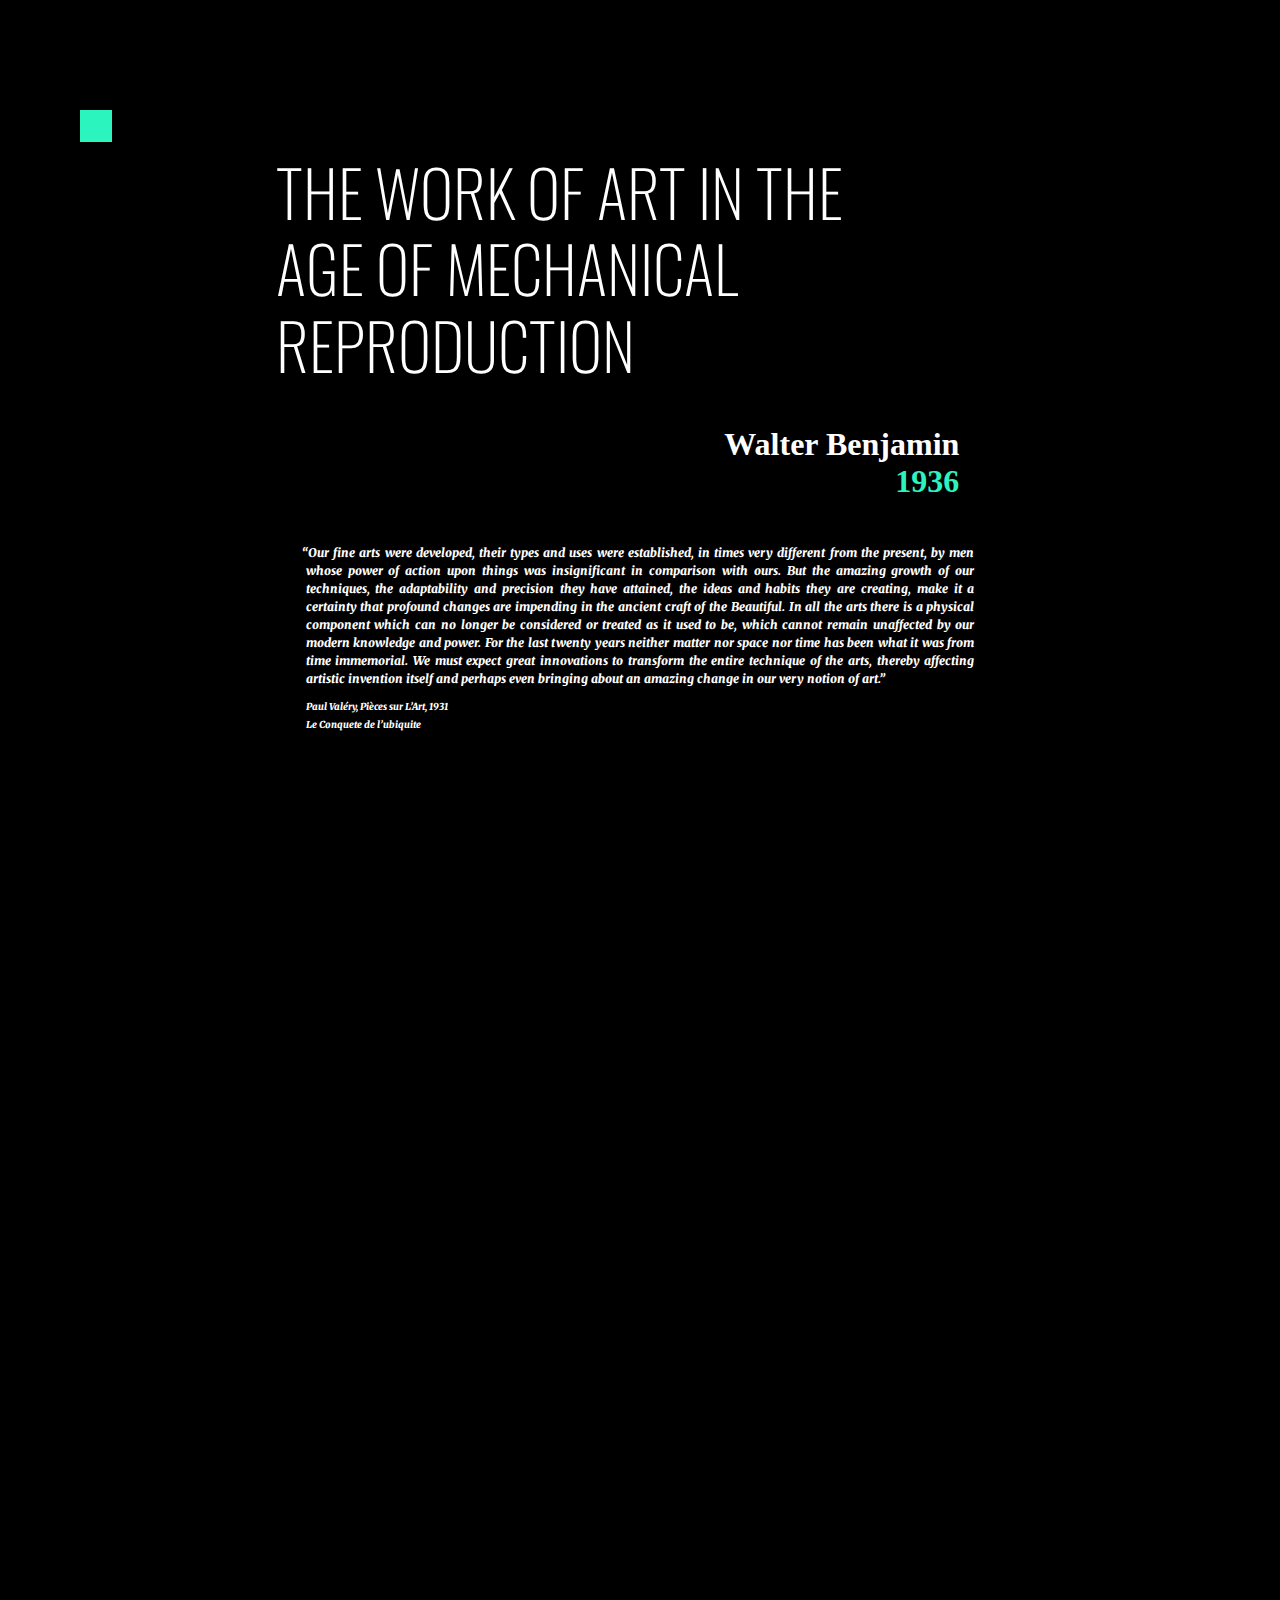
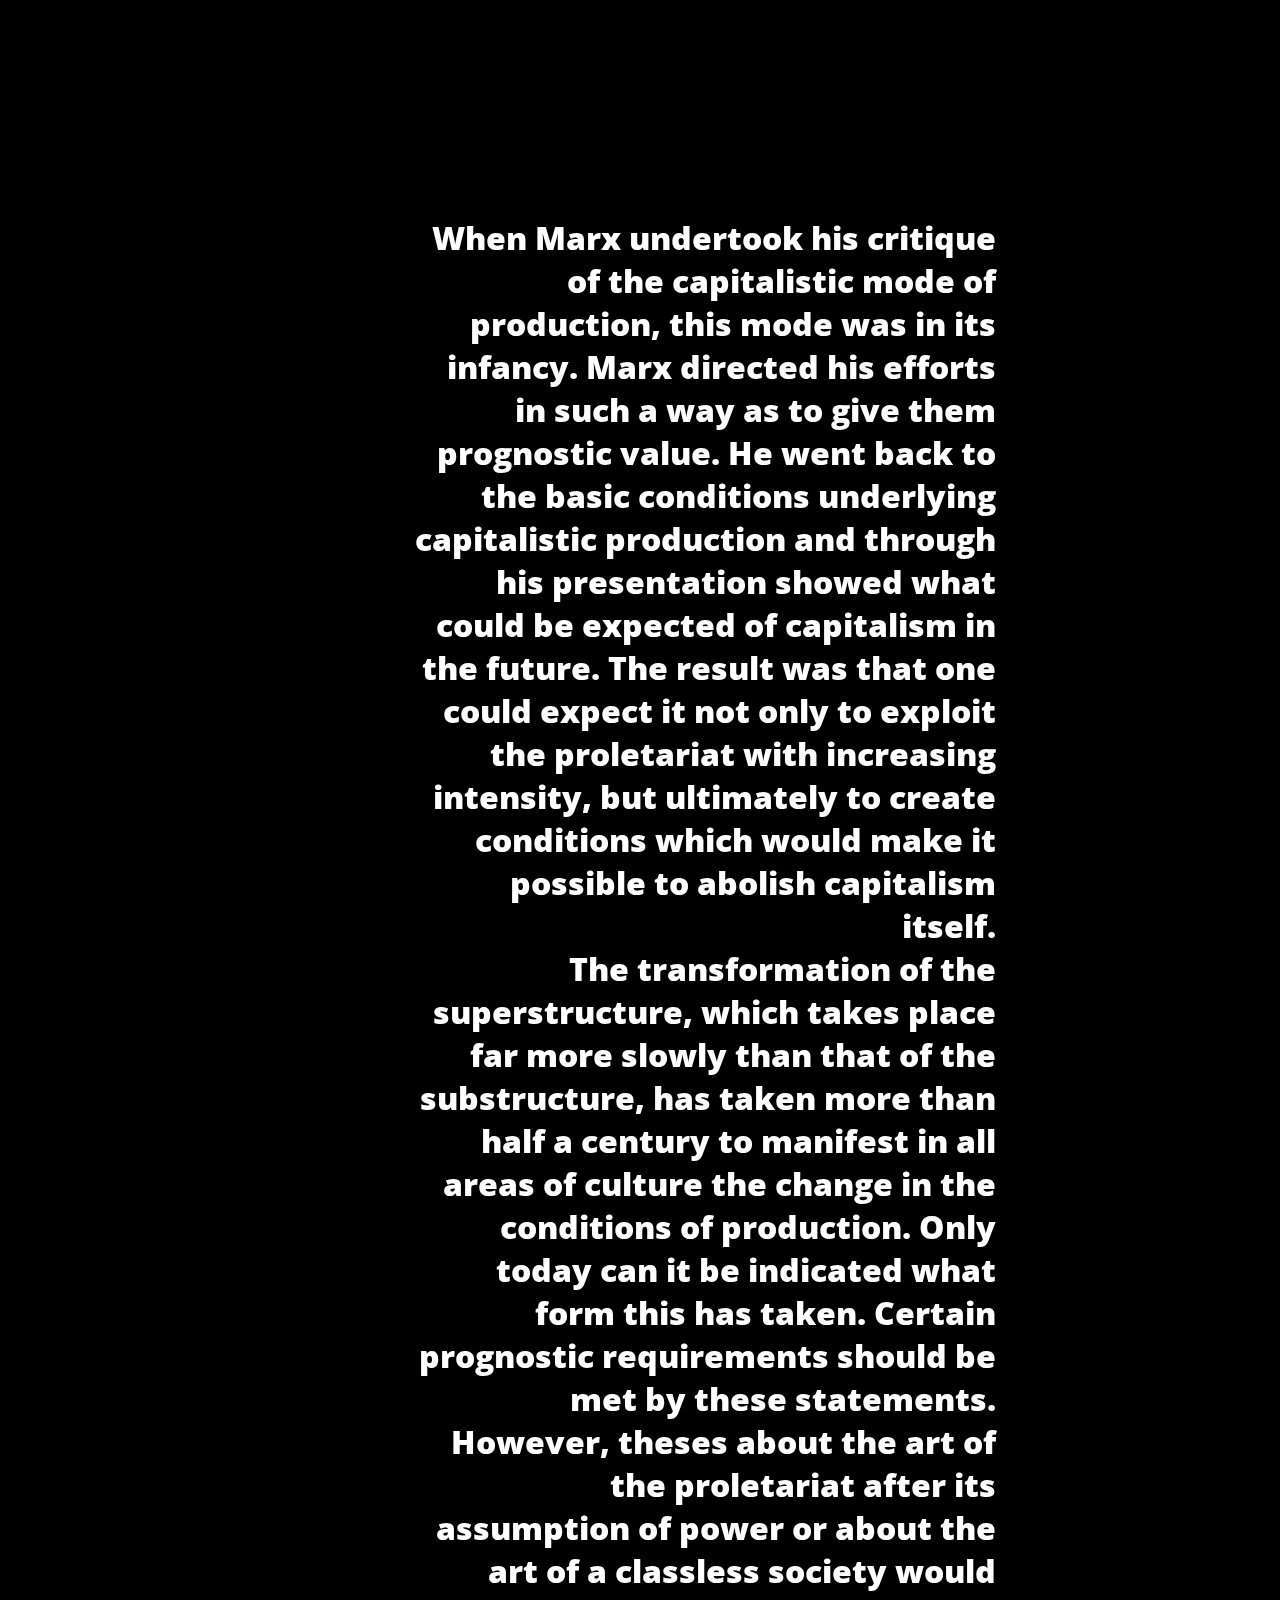
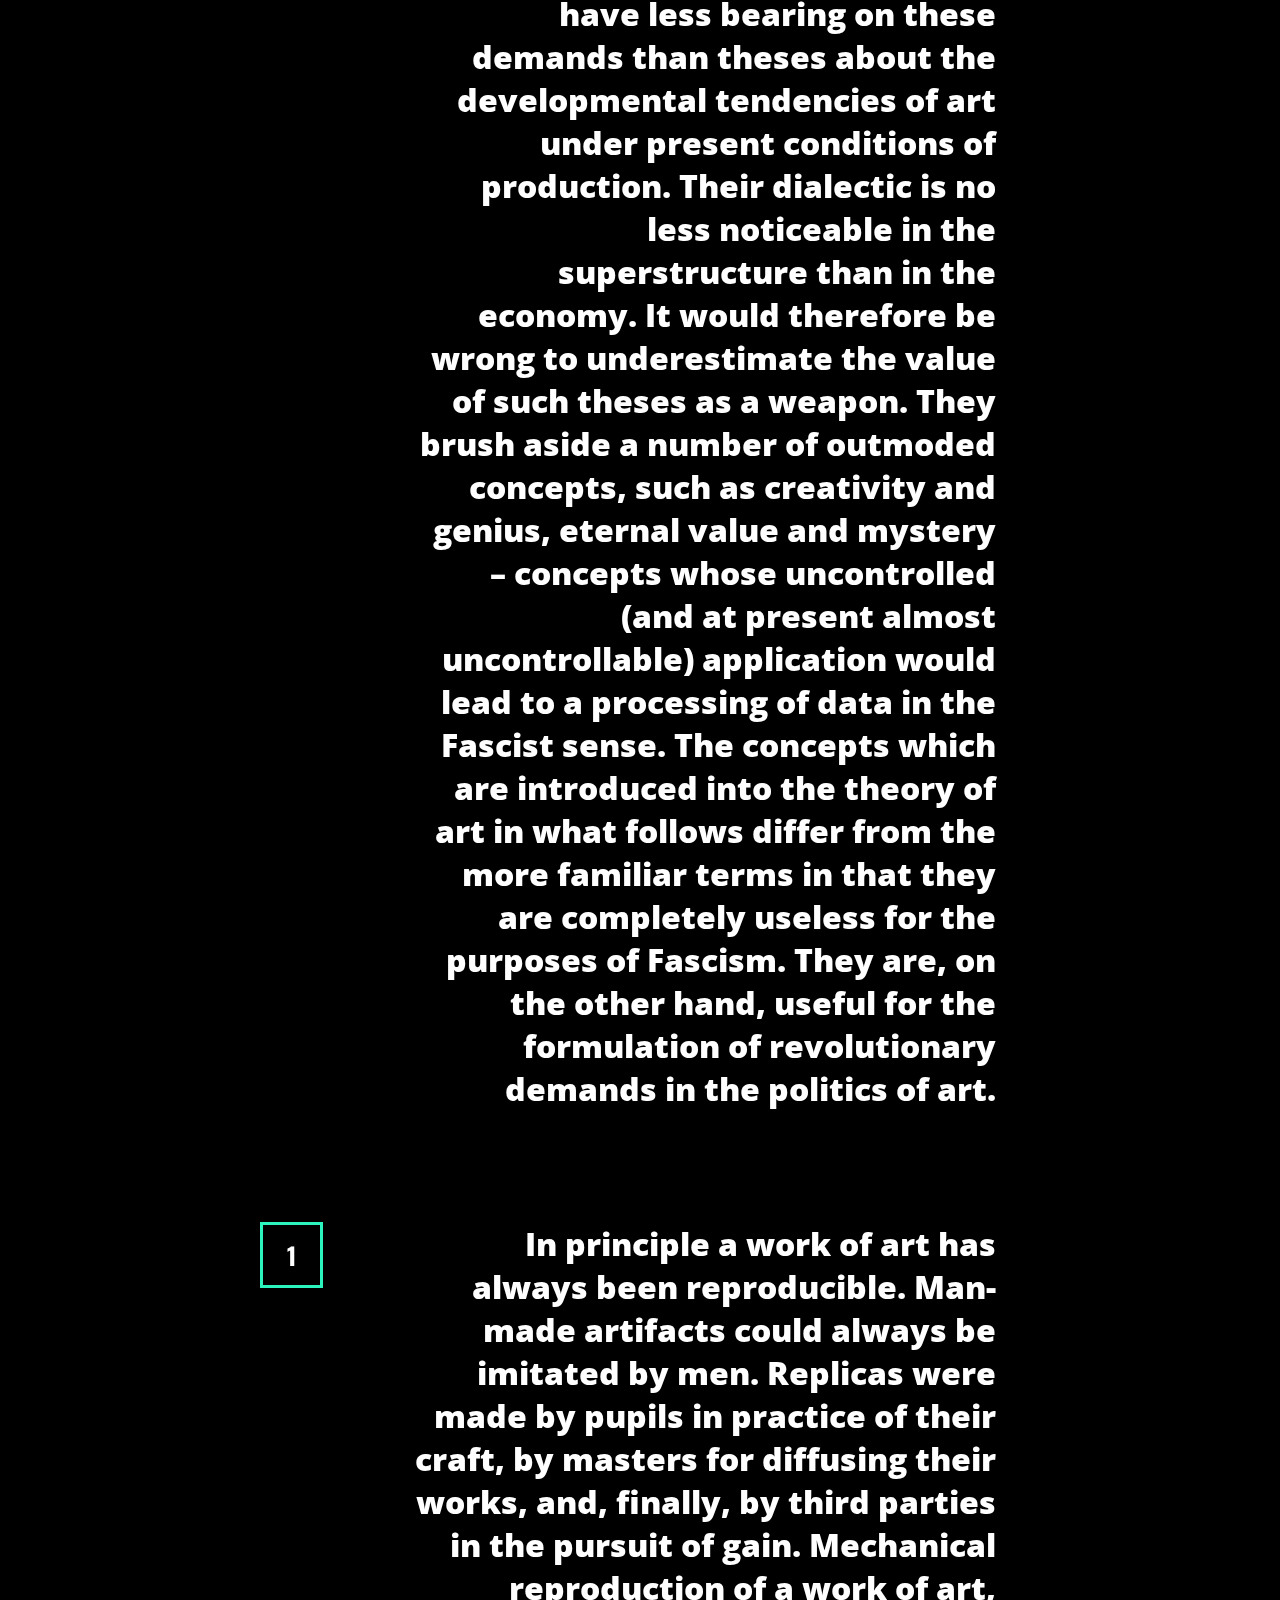
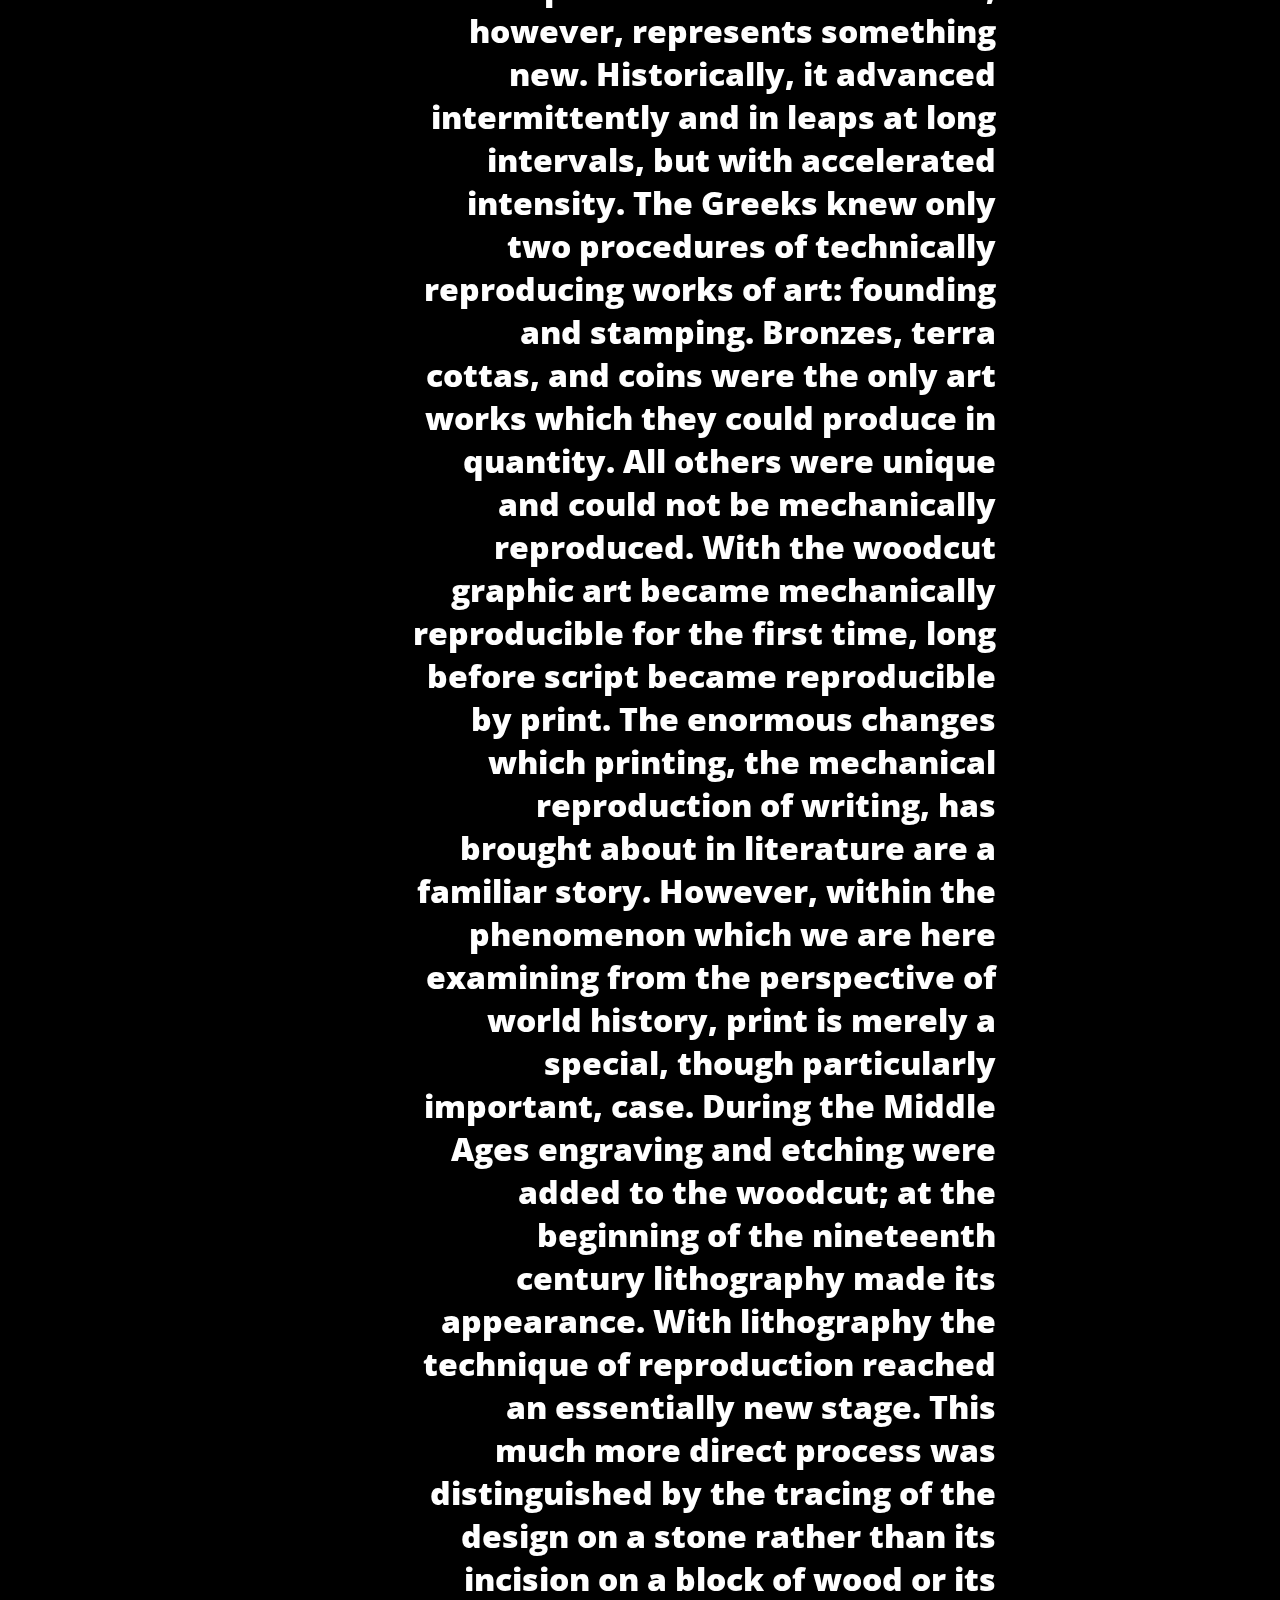
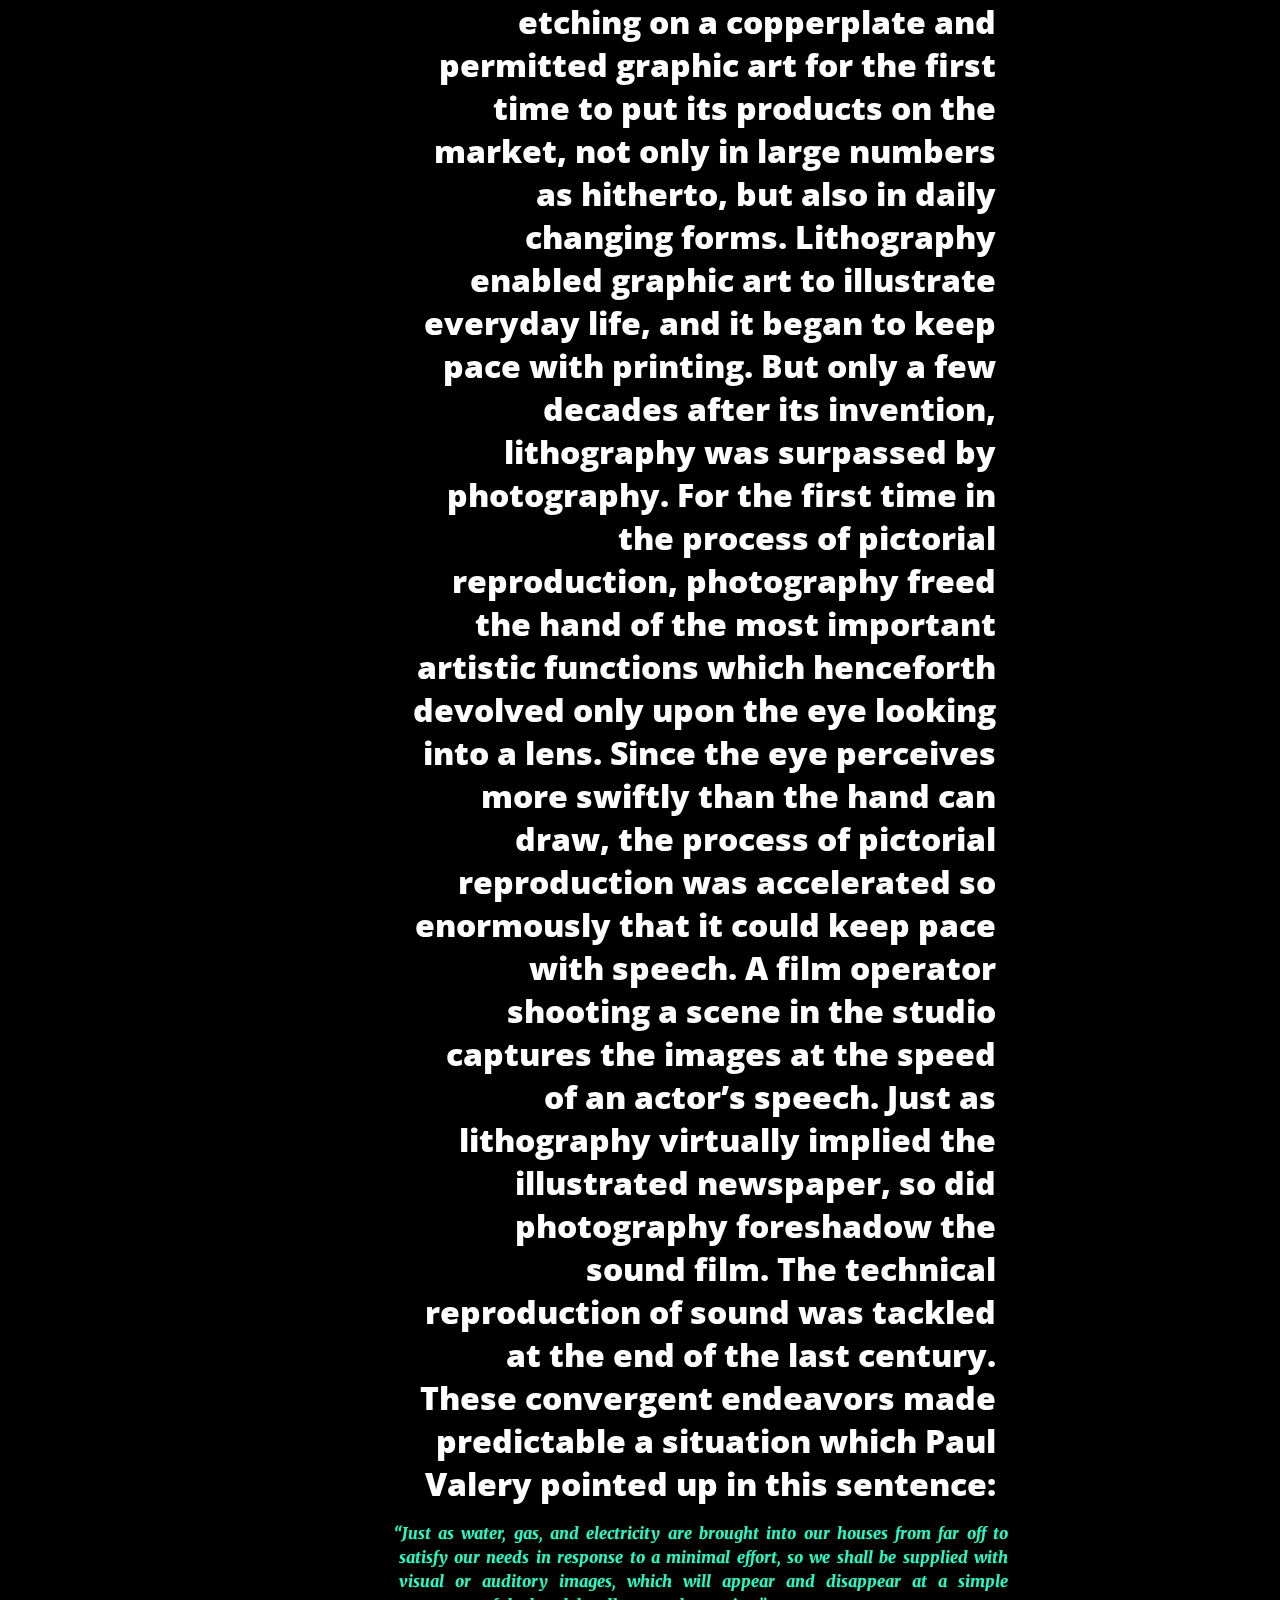
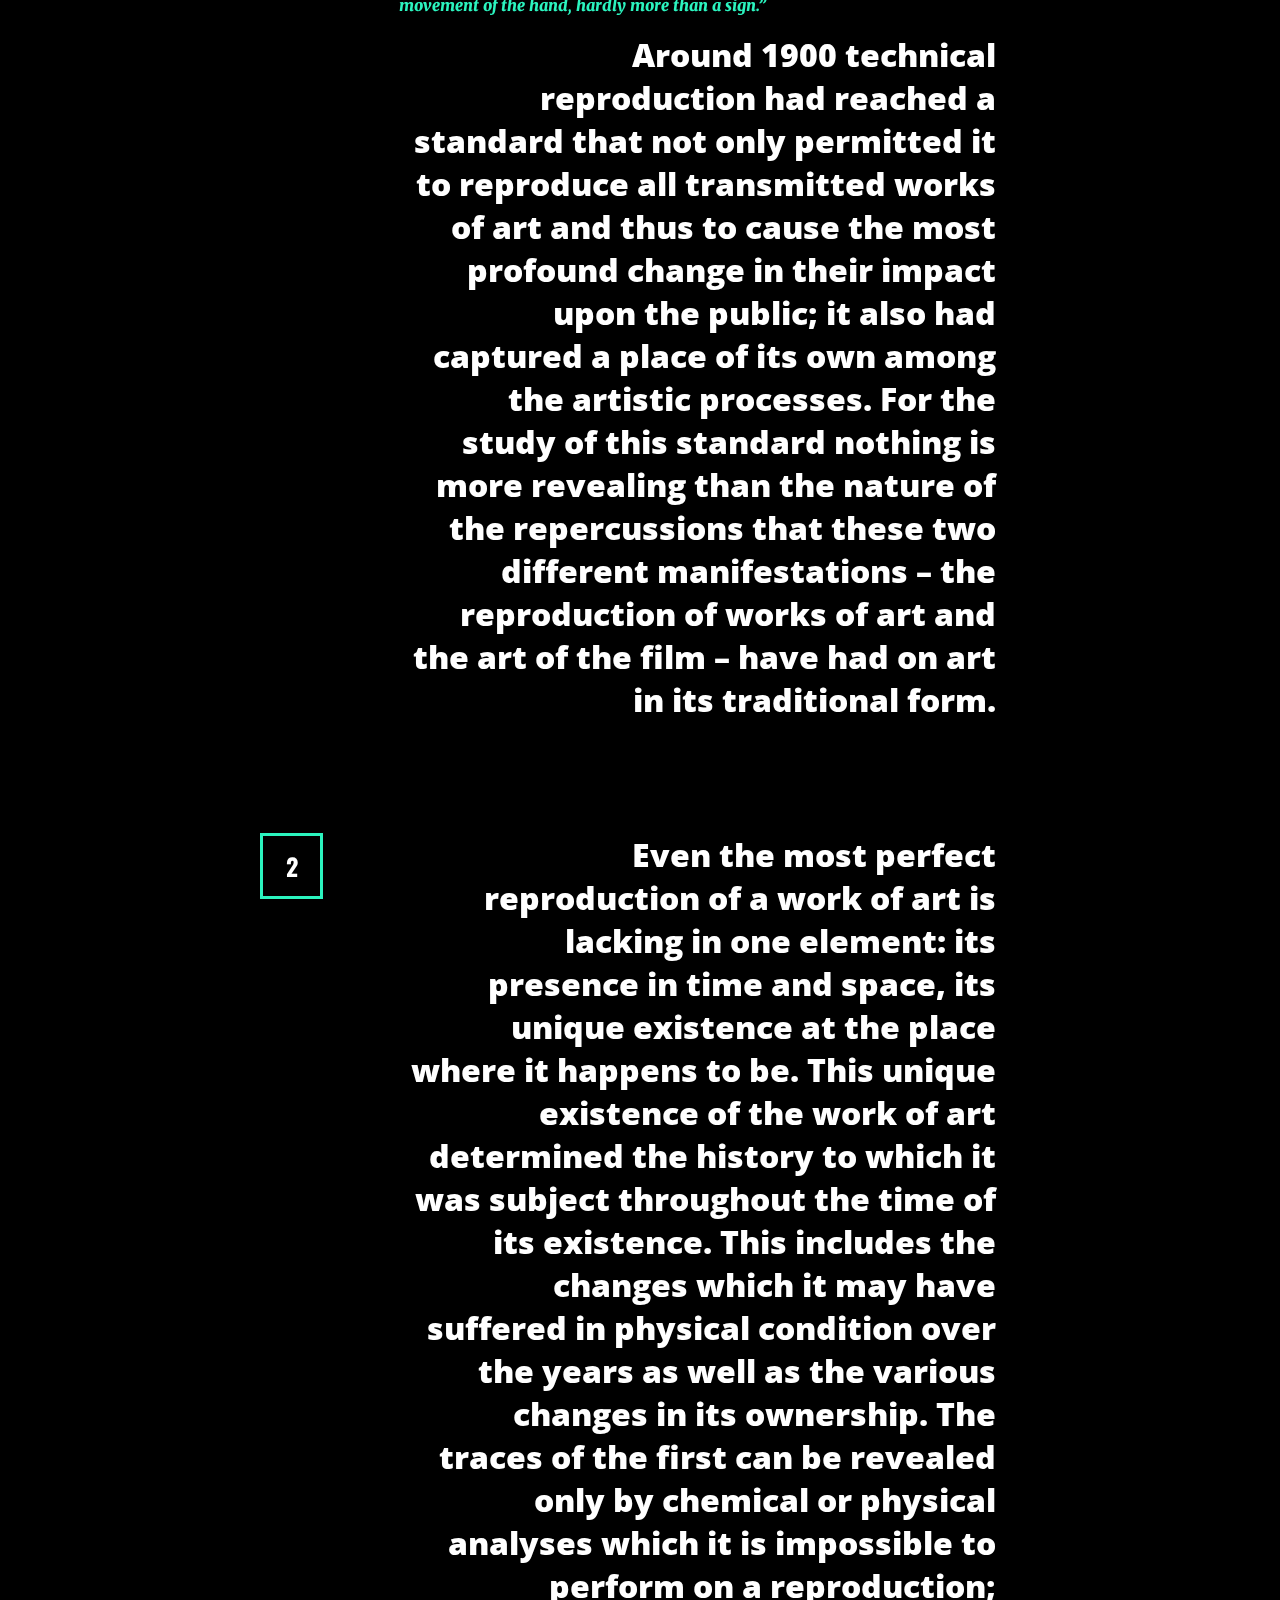
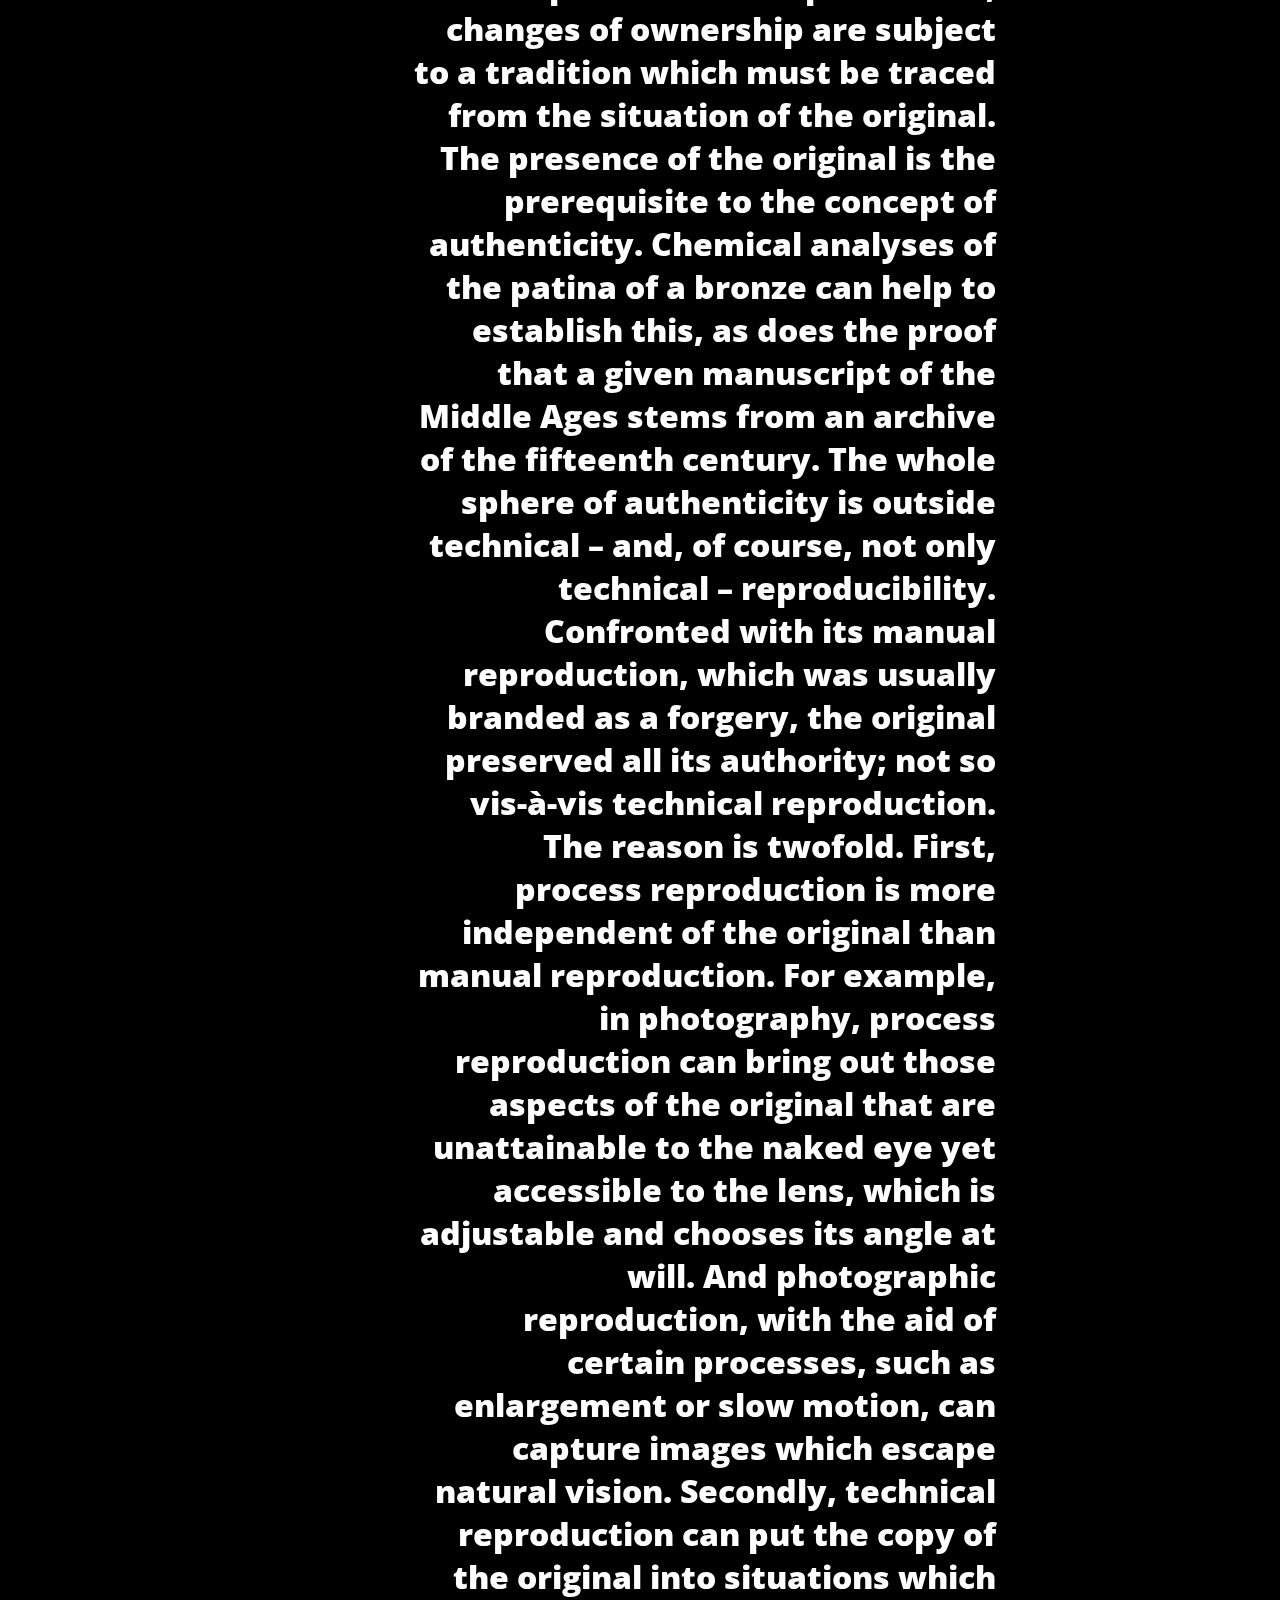
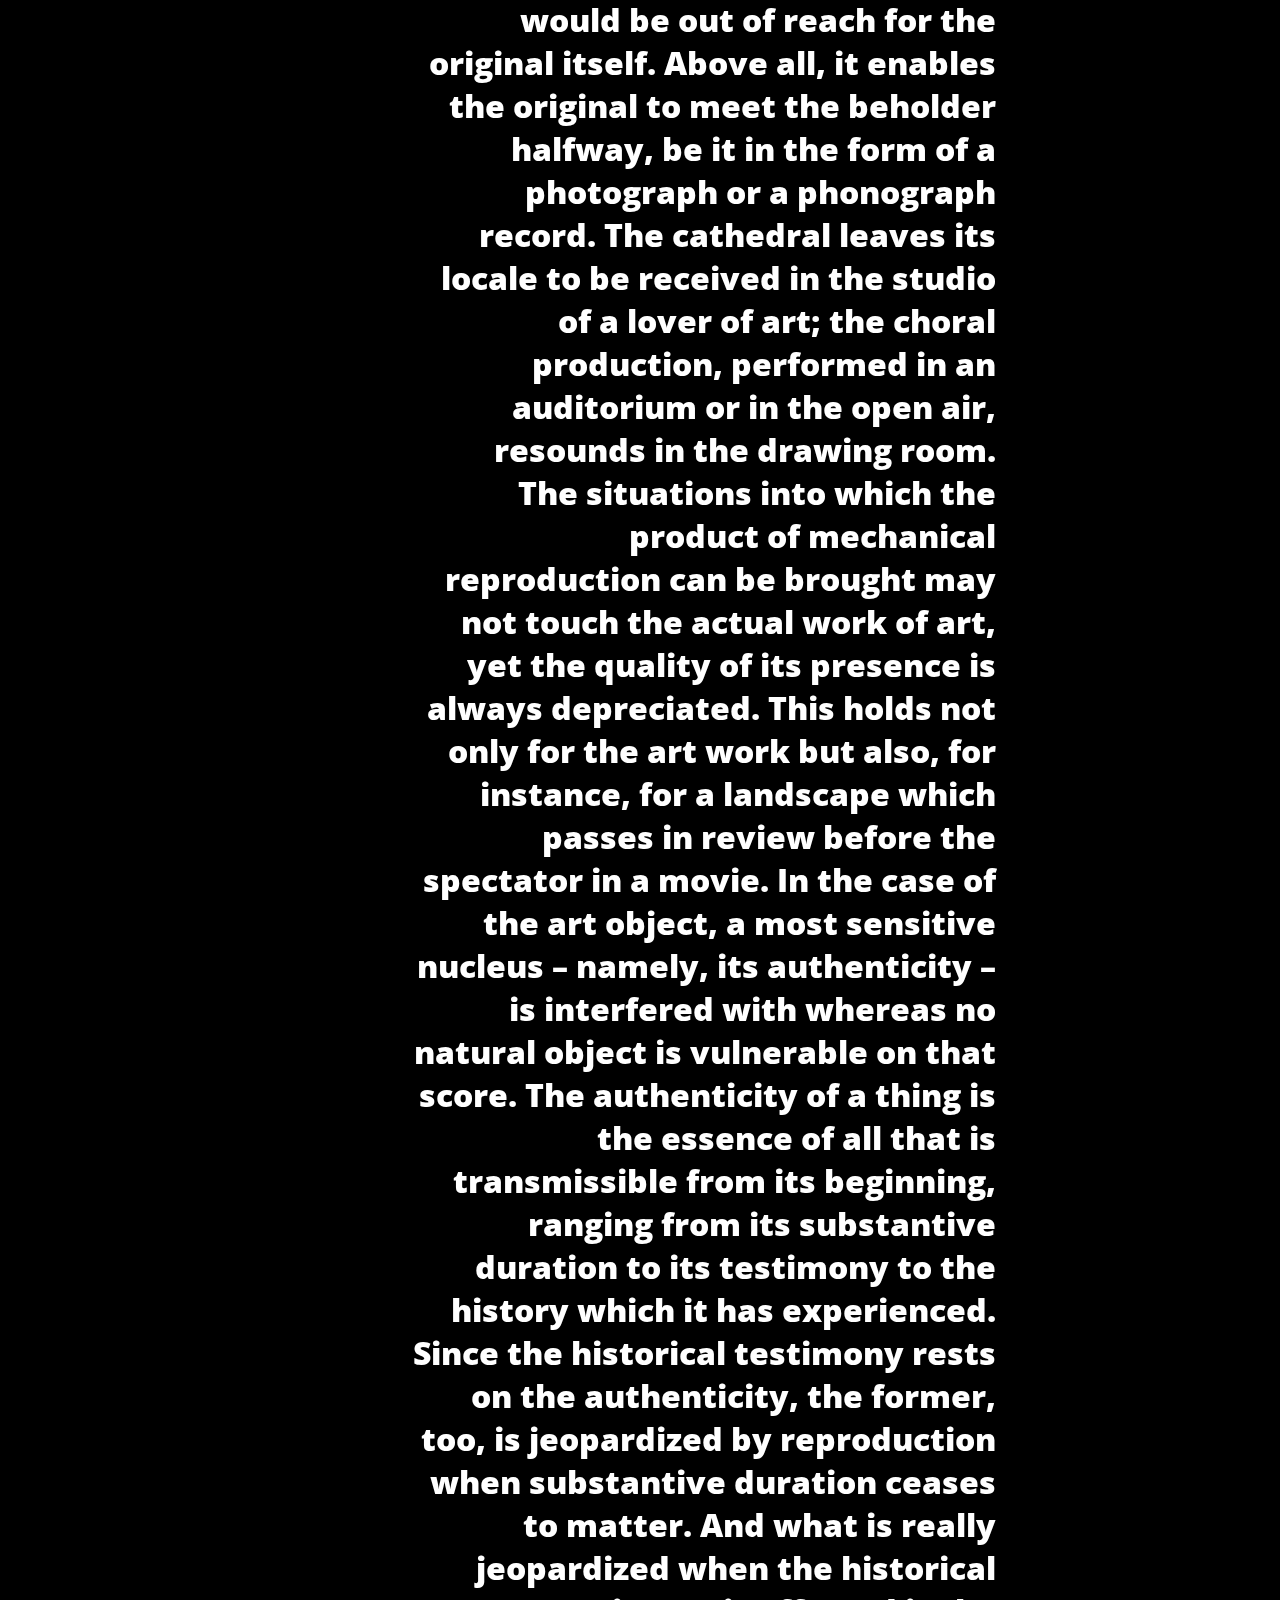
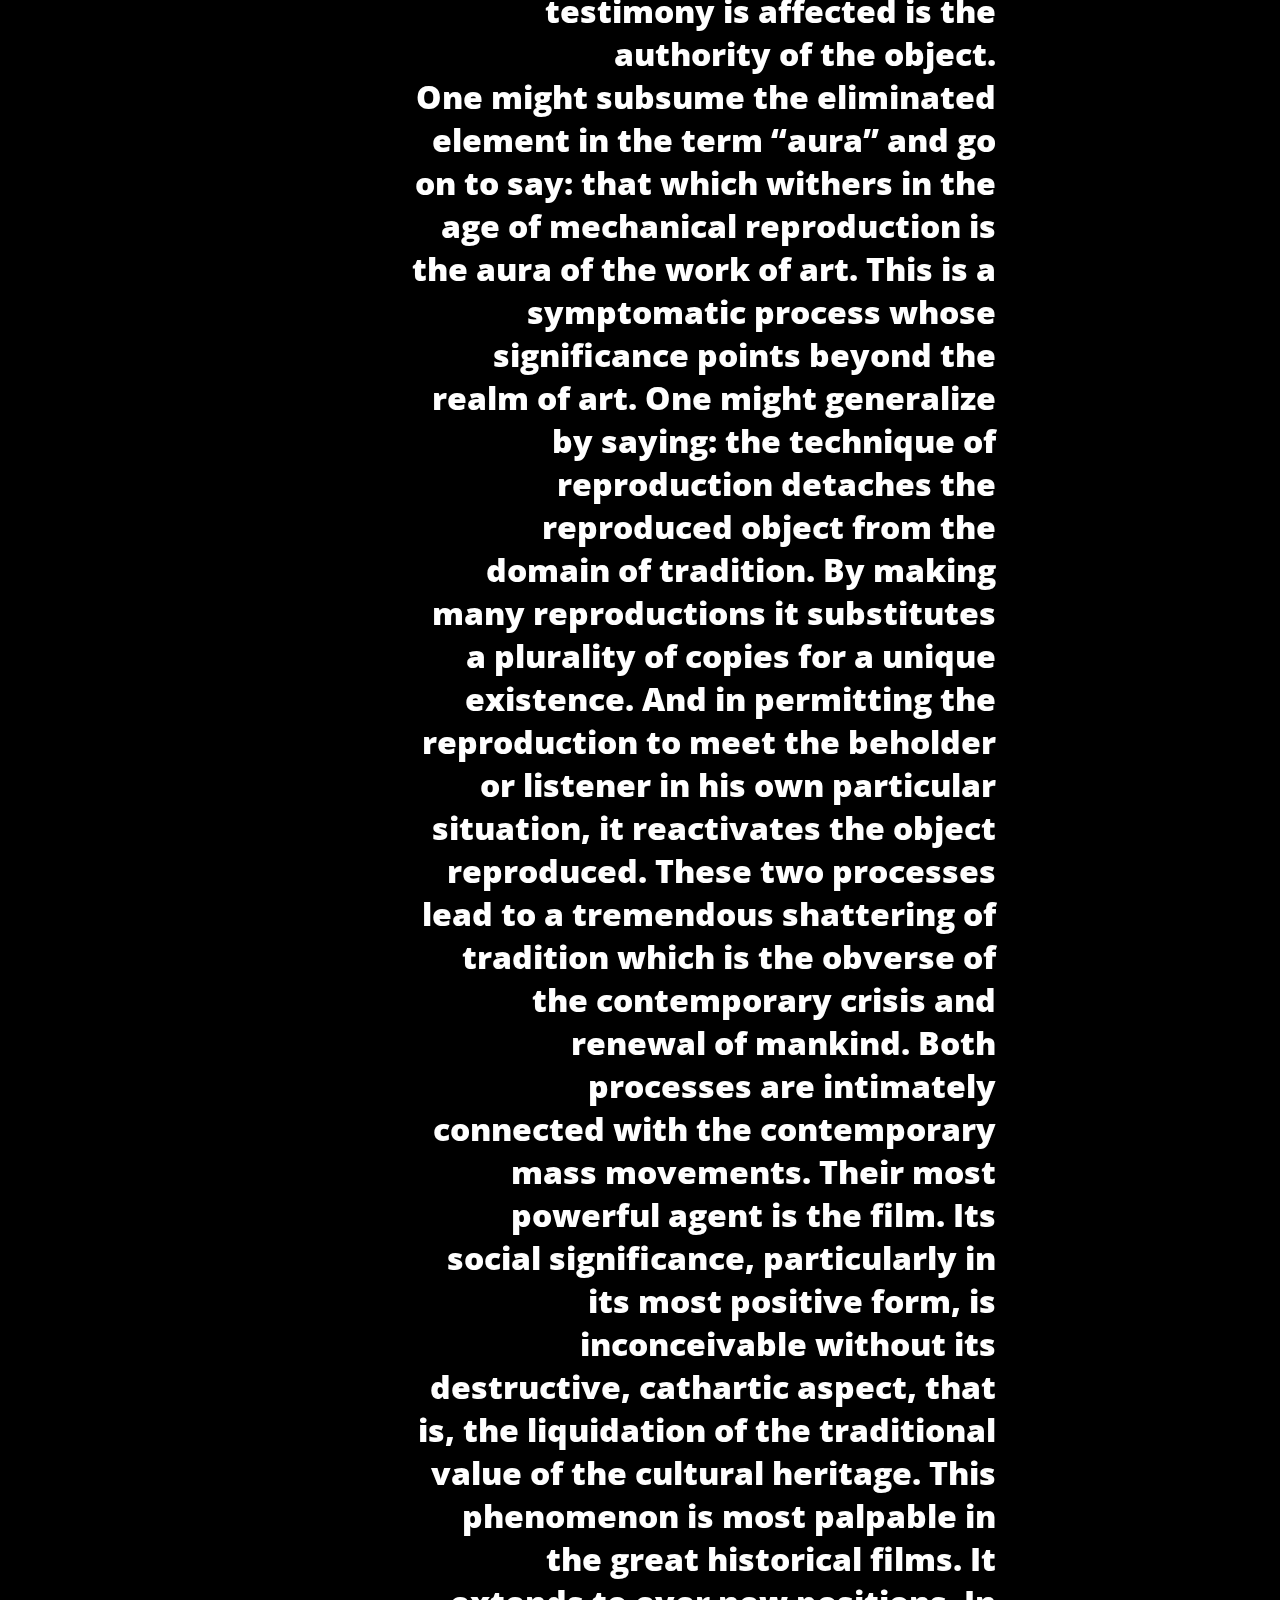
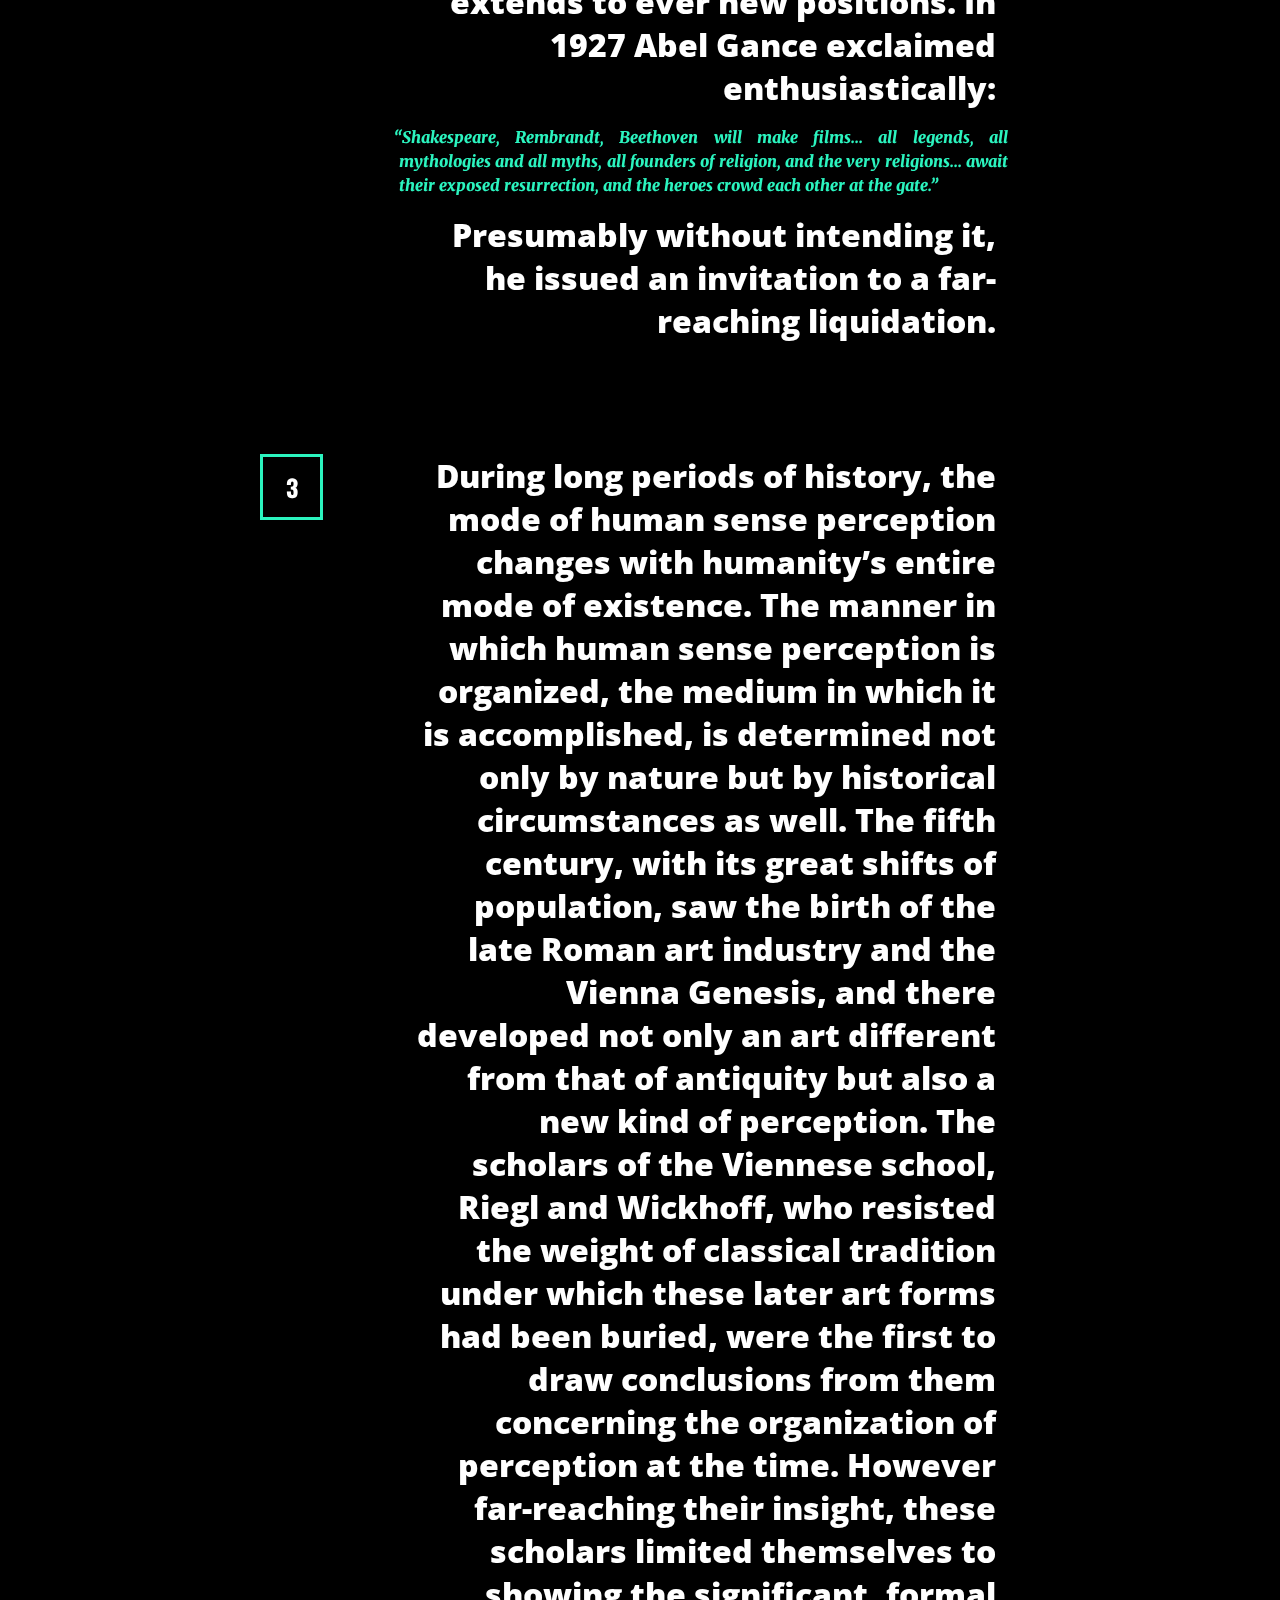
==== commit 05c2a9e5: "FINAL PART 2" ====
--- a/simple-web/index.html
+++ b/simple-web/index.html
@@ -10,8 +10,9 @@
 
   <link href="simple-type.css" rel="stylesheet" type="text/css" />
   <style>
+  
   .dropbtn {
-      background-color: #2bf4bf ;
+      background-color: #2bf4bf;
       color: white;
       padding: 16px;
       font-size: 1px;
@@ -106,7 +107,7 @@
       </blockquote>
   </div>
   </article>
-  
+  <header class="face">
   <a name="Preface">
       <div class="jumbotron imageone"></div>
       </a>
--- a/simple-web/simple-type.css
+++ b/simple-web/simple-type.css
@@ -238,7 +238,14 @@
   }
 
 }
-
+.face{
+  background-image: url('img/me.png');
+  height: 90vh ;
+  background-repeat: no-repeat;
+  background-size: auto 100%;
+  position: relative;
+  background-position: 127%
+}
 
 
 @media (min-width: 900px) {
